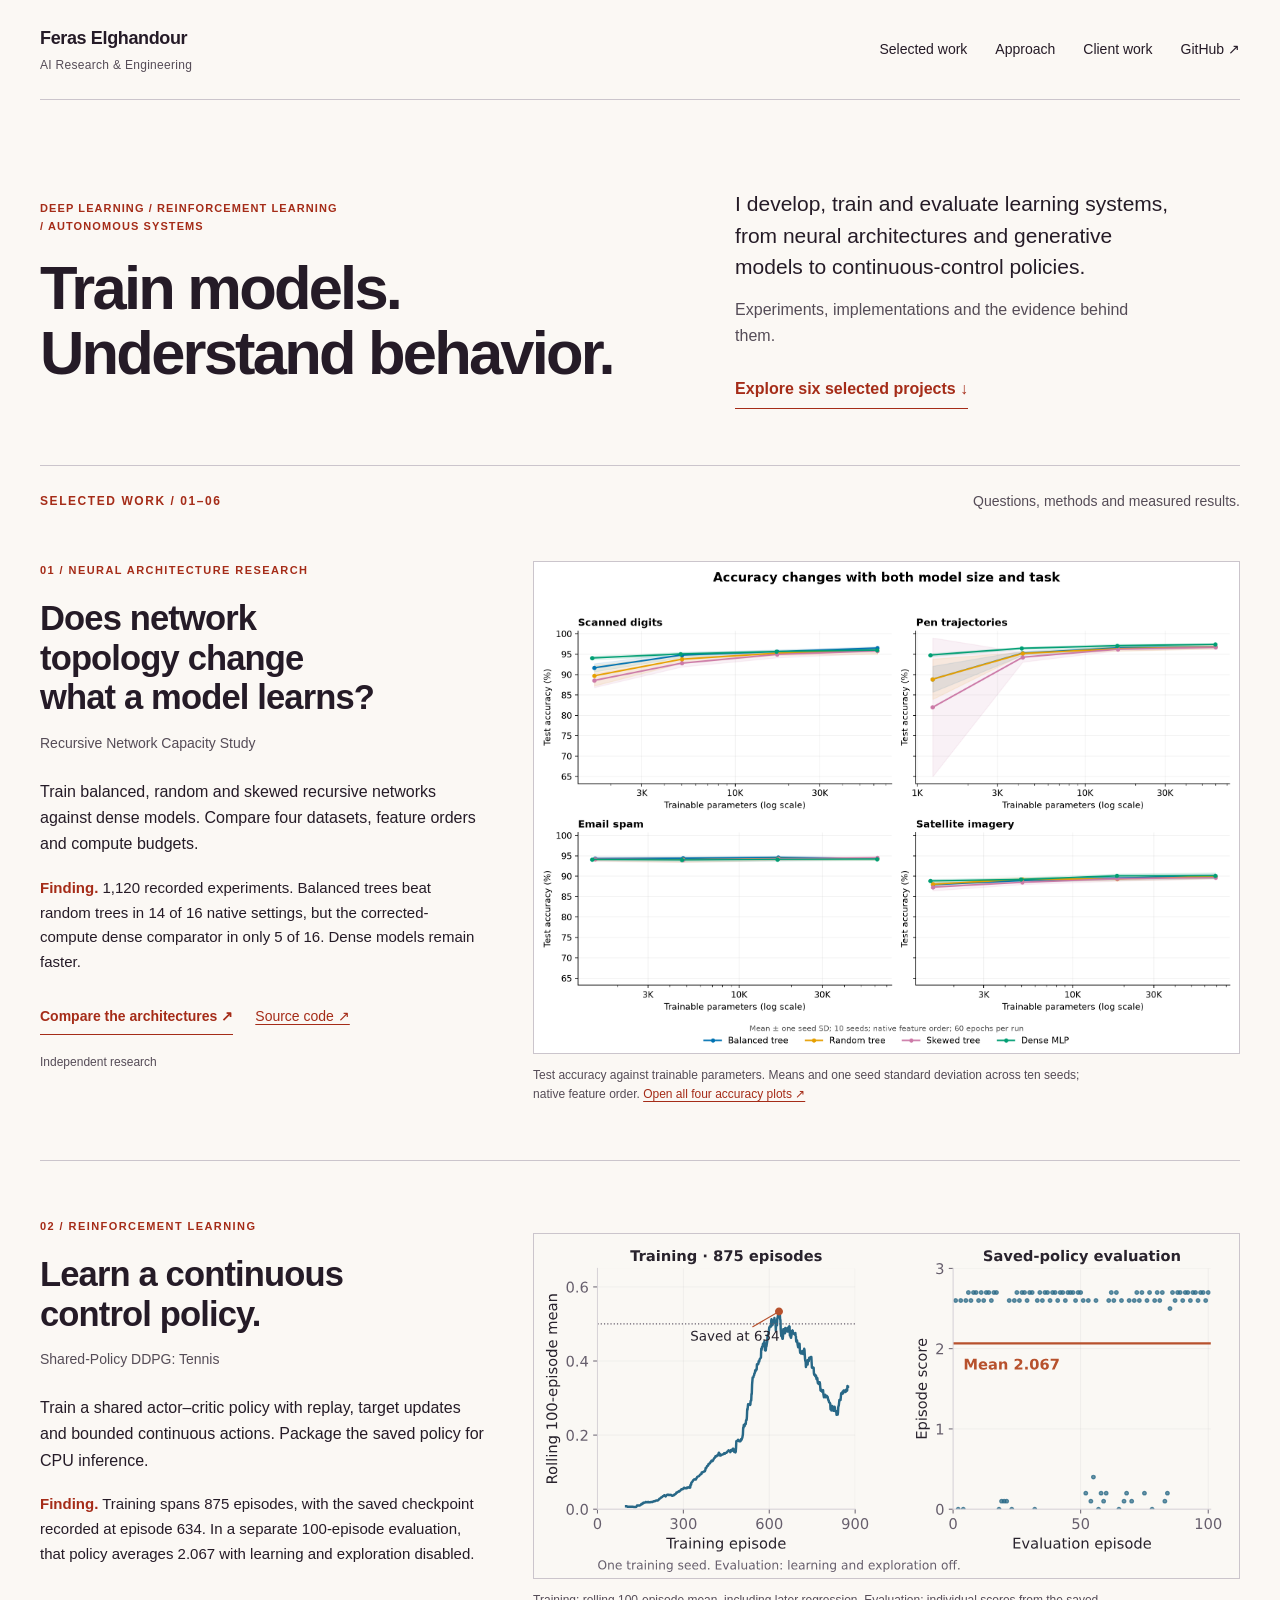
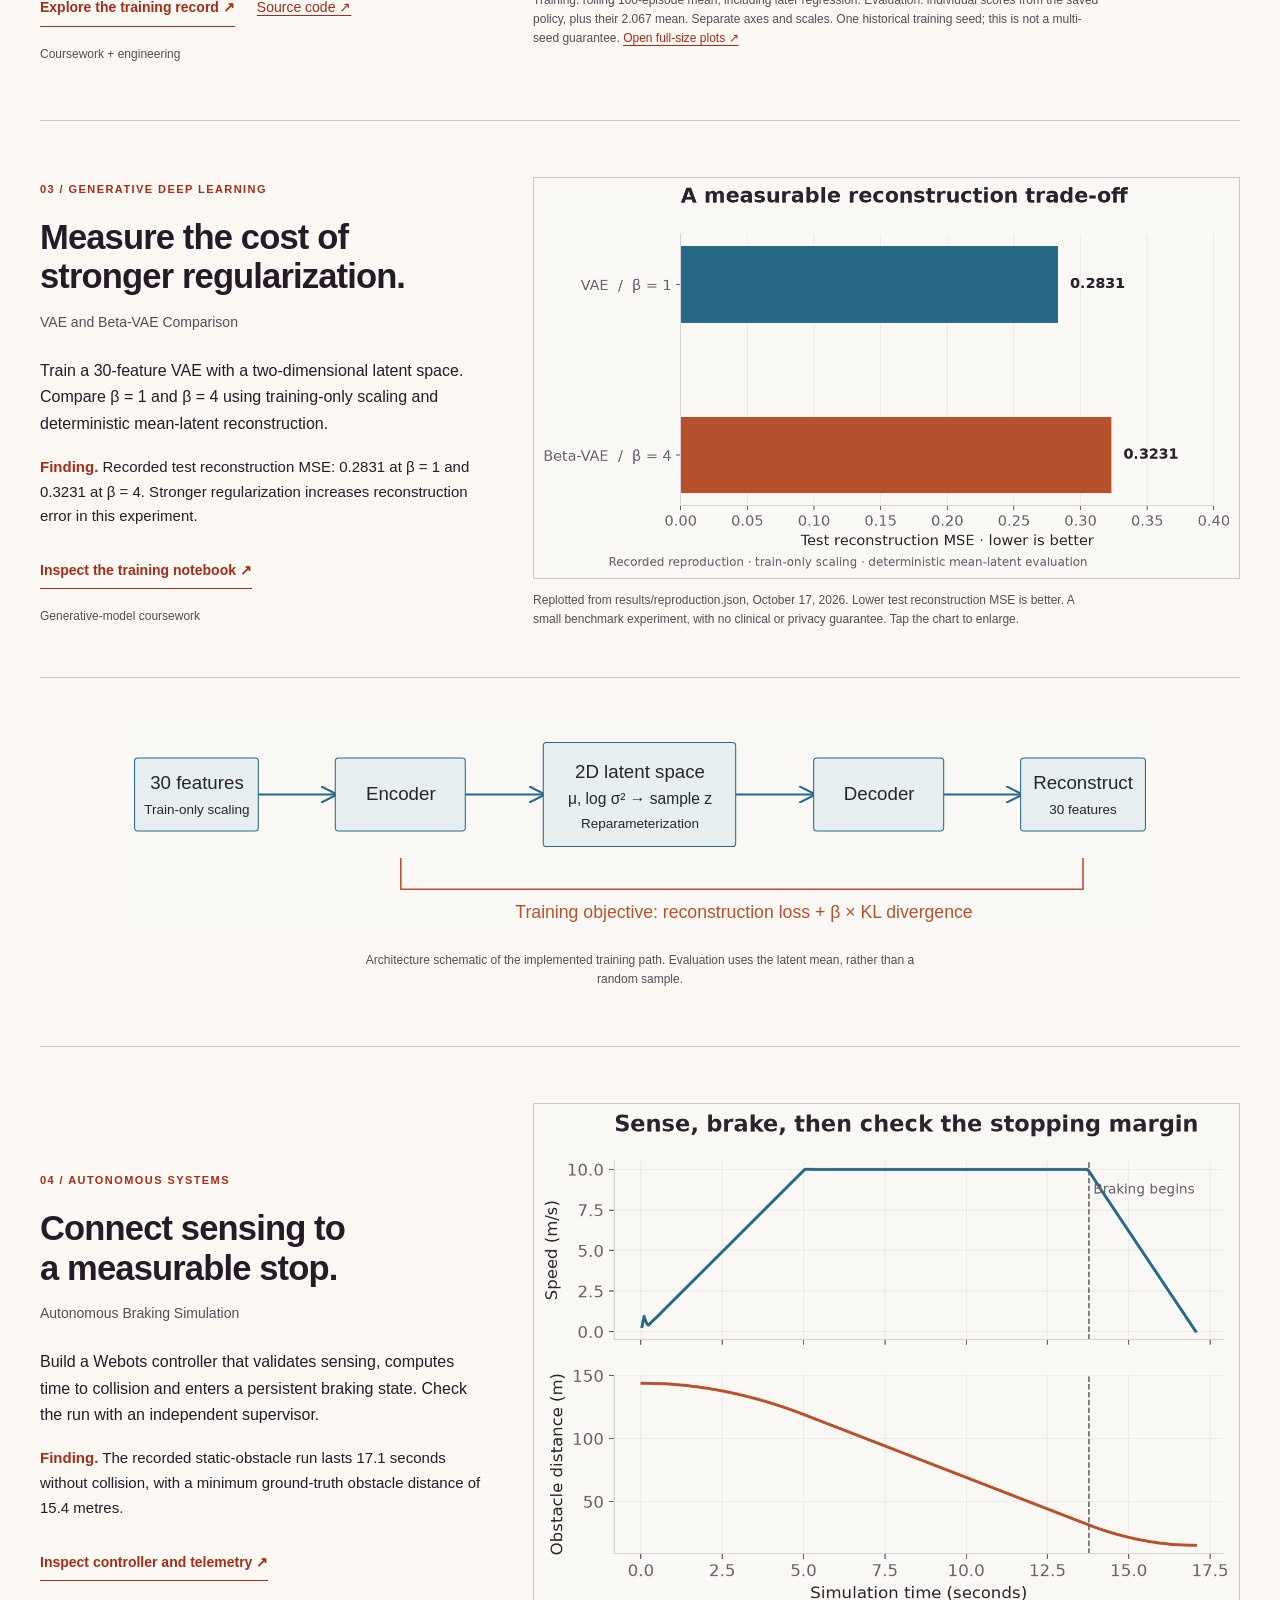
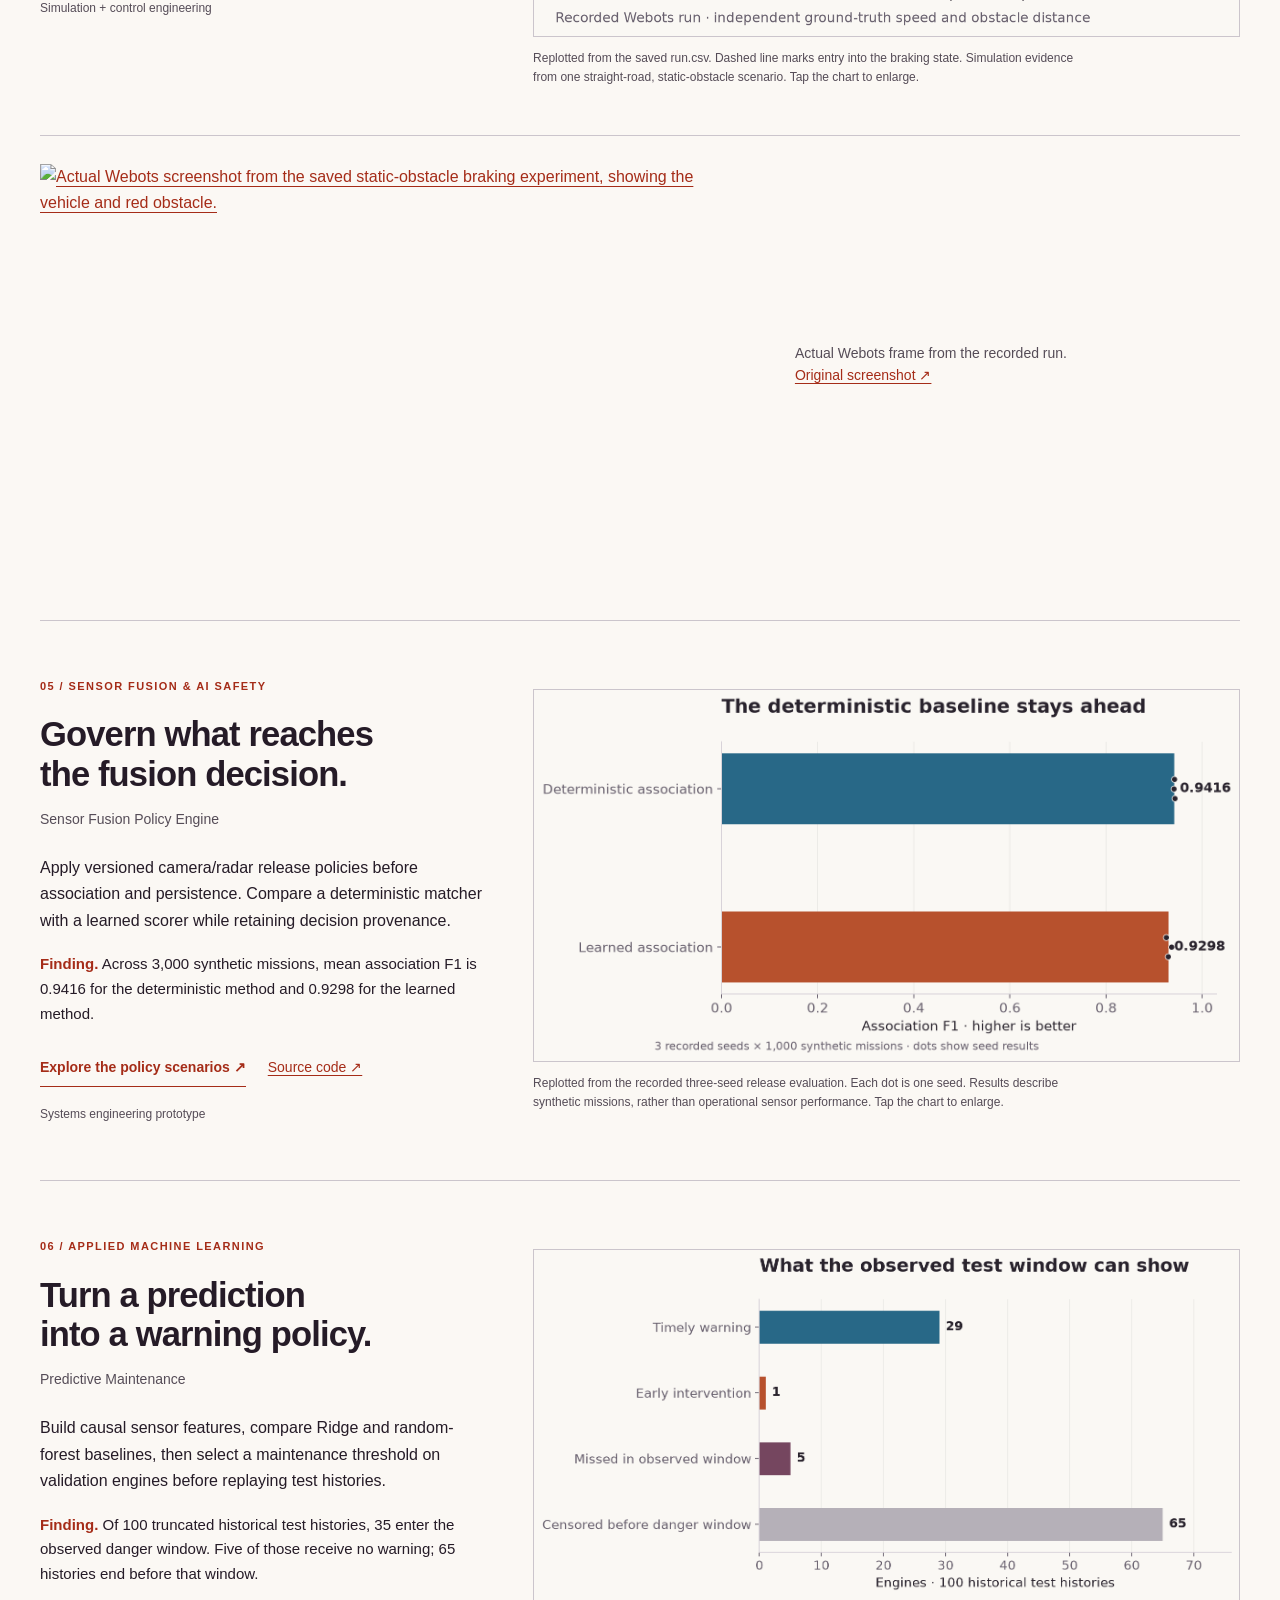
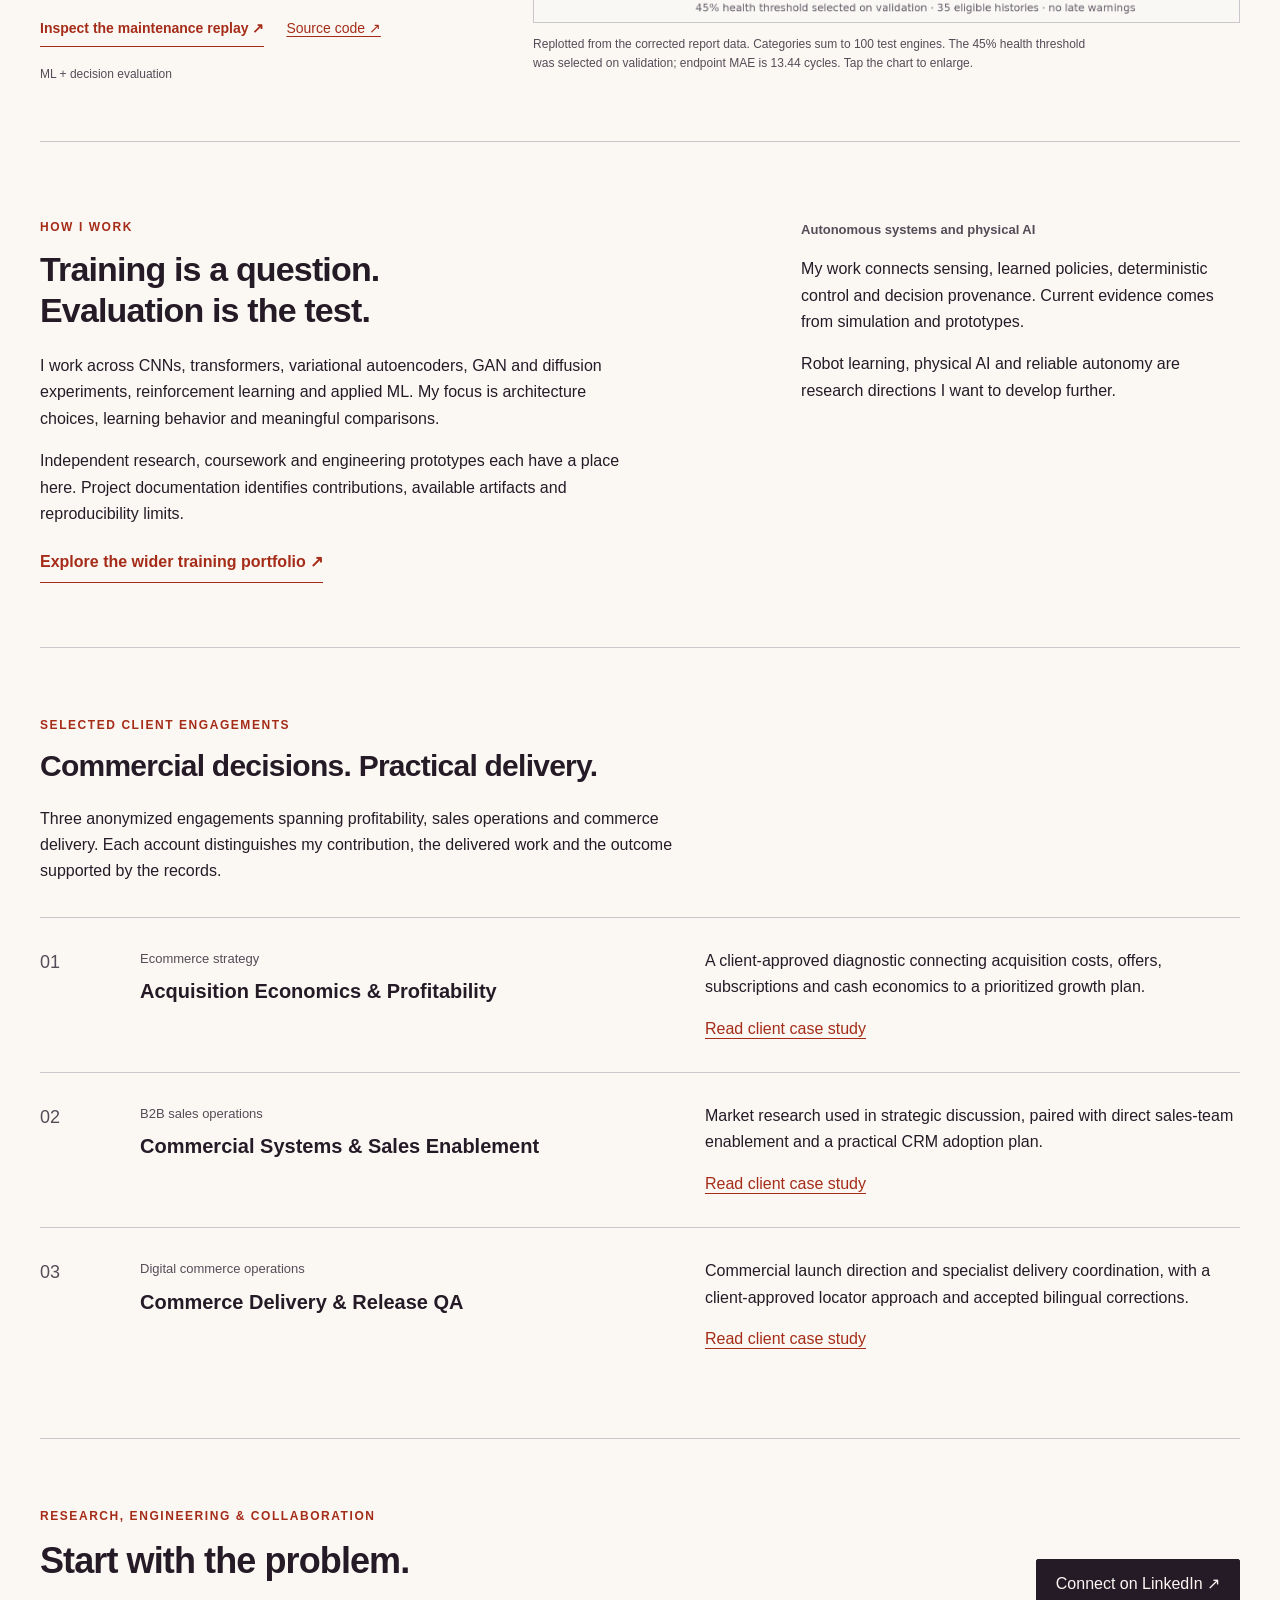
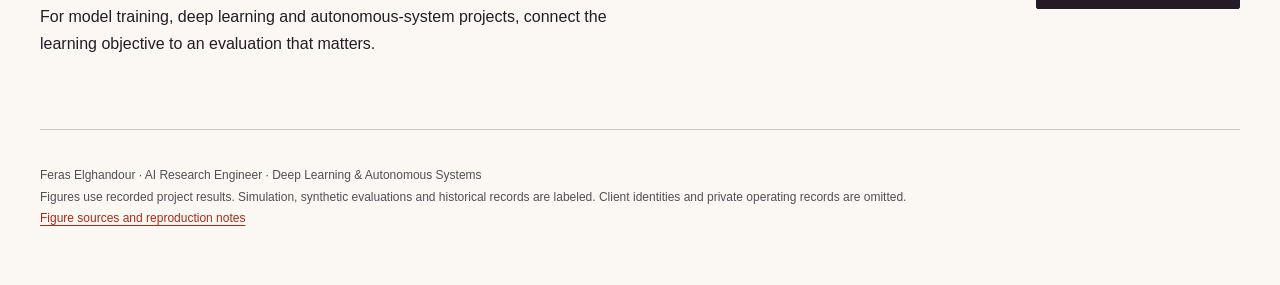
==== index.html @ ff99ccbf "Version mobile figure so browsers receive the spacing correction" ====
<!doctype html><html lang="en"><head><meta charset="utf-8"><meta name="viewport" content="width=device-width,initial-scale=1"><meta name="description" content="AI research engineering by Feras Elghandour: model training, deep learning, generative AI, reinforcement learning and autonomous systems. Explore six evidence-backed projects."><meta name="referrer" content="strict-origin-when-cross-origin"><meta http-equiv="Content-Security-Policy" content="default-src 'none'; script-src 'self'; style-src 'self' 'unsafe-inline'; img-src 'self' data: https://raw.githubusercontent.com/FerasElghandour/; connect-src 'none'; base-uri 'none'; form-action 'none'; object-src 'none'"><meta name="color-scheme" content="light"><title>AI Research Engineer | Deep Learning &amp; Autonomous Systems | Feras Elghandour</title><link rel="stylesheet" href="style.css"><link rel="stylesheet" href="visual.css"><link rel="icon" href="data:,"><link rel="canonical" href="https://feraselghandour.github.io/"><meta property="og:title" content="Feras Elghandour | AI Research Engineer | Deep Learning &amp; Autonomous Systems"><meta property="og:description" content="Model training, neural architecture experiments, generative models and autonomous systems. Inspect code, evaluations and six featured projects."><meta property="og:type" content="website"><meta property="og:url" content="https://feraselghandour.github.io/"><meta property="og:image" content="https://feraselghandour.github.io/assets/portfolio-preview.jpg"></head><body class="portfolio-page"><a class="skip" href="#main">Skip to content</a><header><nav aria-label="Main navigation"><a class="wordmark" href="/">Feras Elghandour<span>AI Research &amp; Engineering</span></a><div class="nav-links"><a href="#work">Selected work</a><a href="#approach">Approach</a><a href="#client-work">Client work</a><a href="https://github.com/FerasElghandour">GitHub ↗</a></div></nav></header><main id="main"><section class="visual-hero"><div><p class="eyebrow">Deep learning / Reinforcement learning / Autonomous systems</p><h1>Train models.<br>Understand behavior.</h1></div><div class="hero-summary"><p>I develop, train and evaluate learning systems, from neural architectures and generative models to continuous-control policies.</p><p class="secondary">Experiments, implementations and the evidence behind them.</p><a class="text-action" href="#work">Explore six selected projects ↓</a></div></section><section id="work" class="visual-work" aria-label="Six selected projects"><div class="work-heading"><p class="eyebrow">Selected work / 01–06</p><p>Questions, methods and measured results.</p></div><article class="project lead-project" id="recursive-network-capacity-study"><div class="project-copy"><p class="eyebrow">01 / Neural architecture research</p><h2>Does network topology change what a model learns?</h2><p class="project-name">Recursive Network Capacity Study</p><p>Train balanced, random and skewed recursive networks against dense models. Compare four datasets, feature orders and compute budgets.</p><p class="finding"><strong>Finding.</strong> 1,120 recorded experiments. Balanced trees beat random trees in 14 of 16 native settings, but the corrected-compute dense comparator in only 5 of 16. Dense models remain faster.</p><div class="project-links"><a class="text-action" href="https://feraselghandour.github.io/recursive-network-capacity-study/">Compare the architectures ↗</a><a href="https://github.com/FerasElghandour/recursive-network-capacity-study">Source code ↗</a></div><p class="project-kind">Independent research</p></div><figure class="project-figure lead-figure"><a href="assets/capacity-results.png" aria-label="Open full-size figure: Recursive Network Capacity Study"><picture><source media="(max-width: 760px)" srcset="assets/capacity-overview-mobile.svg"><img src="assets/capacity-results.png" alt="Capacity comparison: balanced beats random in 14 of 16 native settings and the corrected-compute dense comparator in 5 of 16. The full figure compares four datasets across model sizes." loading="eager" decoding="async"></picture></a><figcaption><span class="wide-chart-note">Test accuracy against trainable parameters. Means and one seed standard deviation across ten seeds; native feature order.</span><span class="narrow-chart-note">Overview: settings won out of 16 native comparisons. Dense uses the corrected-compute comparator.</span> <a href="assets/capacity-results.png">Open all four accuracy plots ↗</a></figcaption></figure></article><article class="project " id="tennis-reinforcement-learning"><div class="project-copy"><p class="eyebrow">02 / Reinforcement learning</p><h2>Learn a continuous control policy.</h2><p class="project-name">Shared-Policy DDPG: Tennis</p><p>Train a shared actor–critic policy with replay, target updates and bounded continuous actions. Package the saved policy for CPU inference.</p><p class="finding"><strong>Finding.</strong> Training spans 875 episodes, with the saved checkpoint recorded at episode 634. In a separate 100-episode evaluation, that policy averages 2.067 with learning and exploration disabled.</p><div class="project-links"><a class="text-action" href="https://feraselghandour.github.io/tennis-reinforcement-learning/">Explore the training record ↗</a><a href="https://github.com/FerasElghandour/tennis-reinforcement-learning">Source code ↗</a></div><p class="project-kind">Coursework + engineering</p></div><figure class="project-figure "><a href="assets/tennis-results.svg" aria-label="Open full-size figure: Shared-Policy DDPG: Tennis"><picture><source media="(max-width: 760px)" srcset="assets/tennis-results-mobile-v2.svg"><img src="assets/tennis-results.svg" alt="Two separate plots: the training rolling mean over 875 episodes, with checkpoint 634 marked, and 100 saved-policy evaluation scores with mean 2.067. The axes use different scales." loading="lazy" decoding="async"></picture></a><figcaption>Training: rolling 100-episode mean, including later regression. Evaluation: individual scores from the saved policy, plus their 2.067 mean. Separate axes and scales. One historical training seed; this is not a multi-seed guarantee. <a href="assets/tennis-results.svg">Open full-size plots ↗</a></figcaption></figure></article><article class="project " id="tabular-vae-comparison"><div class="project-copy"><p class="eyebrow">03 / Generative deep learning</p><h2>Measure the cost of stronger regularization.</h2><p class="project-name">VAE and Beta-VAE Comparison</p><p>Train a 30-feature VAE with a two-dimensional latent space. Compare β = 1 and β = 4 using training-only scaling and deterministic mean-latent reconstruction.</p><p class="finding"><strong>Finding.</strong> Recorded test reconstruction MSE: 0.2831 at β = 1 and 0.3231 at β = 4. Stronger regularization increases reconstruction error in this experiment.</p><div class="project-links"><a class="text-action" href="https://github.com/FerasElghandour/tabular-vae-comparison">Inspect the training notebook ↗</a></div><p class="project-kind">Generative-model coursework</p></div><figure class="project-figure "><a href="assets/vae-comparison.png" aria-label="Open full-size figure: VAE and Beta-VAE Comparison"><picture><source media="(max-width: 760px)" srcset="assets/vae-mobile.svg"><img src="assets/vae-comparison.png" alt="VAE test reconstruction MSE is 0.2831 for beta one and 0.3231 for beta four." loading="lazy" decoding="async"></picture></a><figcaption>Replotted from results/reproduction.json, October 17, 2026. Lower test reconstruction MSE is better. A small benchmark experiment, with no clinical or privacy guarantee. <span class="figure-hint">Tap the chart to enlarge.</span></figcaption></figure><figure class="supplement model-schematic"><a href="assets/vae-training.svg" aria-label="Open full-size VAE training diagram"><img src="assets/vae-training.svg" alt="VAE training path: scaled features to encoder, sampled 2D latent space, decoder and reconstruction, with a beta-weighted KL objective." loading="lazy"></a><figcaption>Architecture schematic of the implemented training path. Evaluation uses the latent mean, rather than a random sample.</figcaption></figure></article><article class="project " id="autonomous-braking-simulation"><div class="project-copy"><p class="eyebrow">04 / Autonomous systems</p><h2>Connect sensing to a measurable stop.</h2><p class="project-name">Autonomous Braking Simulation</p><p>Build a Webots controller that validates sensing, computes time to collision and enters a persistent braking state. Check the run with an independent supervisor.</p><p class="finding"><strong>Finding.</strong> The recorded static-obstacle run lasts 17.1 seconds without collision, with a minimum ground-truth obstacle distance of 15.4 metres.</p><div class="project-links"><a class="text-action" href="https://github.com/FerasElghandour/autonomous-braking-simulation">Inspect controller and telemetry ↗</a></div><p class="project-kind">Simulation + control engineering</p></div><figure class="project-figure "><a href="assets/braking-telemetry.png" aria-label="Open full-size figure: Autonomous Braking Simulation"><picture><source media="(max-width: 760px)" srcset="assets/braking-mobile.svg"><img src="assets/braking-telemetry.png" alt="Ground-truth speed and obstacle distance over the recorded 17-second braking simulation." loading="lazy" decoding="async"></picture></a><figcaption>Replotted from the saved run.csv. Dashed line marks entry into the braking state. Simulation evidence from one straight-road, static-obstacle scenario. <span class="figure-hint">Tap the chart to enlarge.</span></figcaption></figure><figure class="supplement simulation-frame"><a href="https://raw.githubusercontent.com/FerasElghandour/autonomous-braking-simulation/main/results/final_screenshot.png"><img src="https://raw.githubusercontent.com/FerasElghandour/autonomous-braking-simulation/main/results/final_screenshot.png" alt="Actual Webots screenshot from the saved static-obstacle braking experiment, showing the vehicle and red obstacle." loading="lazy" width="946" height="839"></a><figcaption>Actual Webots frame from the recorded run. <a href="https://github.com/FerasElghandour/autonomous-braking-simulation/blob/main/results/final_screenshot.png">Original screenshot ↗</a></figcaption></figure></article><article class="project " id="sensor-fusion-policy-engine"><div class="project-copy"><p class="eyebrow">05 / Sensor fusion &amp; AI safety</p><h2>Govern what reaches the fusion decision.</h2><p class="project-name">Sensor Fusion Policy Engine</p><p>Apply versioned camera/radar release policies before association and persistence. Compare a deterministic matcher with a learned scorer while retaining decision provenance.</p><p class="finding"><strong>Finding.</strong> Across 3,000 synthetic missions, mean association F1 is 0.9416 for the deterministic method and 0.9298 for the learned method.</p><div class="project-links"><a class="text-action" href="https://feraselghandour.github.io/sensor-fusion-policy-engine/">Explore the policy scenarios ↗</a><a href="https://github.com/FerasElghandour/sensor-fusion-policy-engine">Source code ↗</a></div><p class="project-kind">Systems engineering prototype</p></div><figure class="project-figure "><a href="assets/fusion-comparison.png" aria-label="Open full-size figure: Sensor Fusion Policy Engine"><picture><source media="(max-width: 760px)" srcset="assets/fusion-mobile.svg"><img src="assets/fusion-comparison.png" alt="Deterministic sensor association has mean F1 0.9416; learned association has mean F1 0.9298 across three seeds." loading="lazy" decoding="async"></picture></a><figcaption>Replotted from the recorded three-seed release evaluation. Each dot is one seed. Results describe synthetic missions, rather than operational sensor performance. <span class="figure-hint">Tap the chart to enlarge.</span></figcaption></figure></article><article class="project " id="predictive-maintenance"><div class="project-copy"><p class="eyebrow">06 / Applied machine learning</p><h2>Turn a prediction into a warning policy.</h2><p class="project-name">Predictive Maintenance</p><p>Build causal sensor features, compare Ridge and random-forest baselines, then select a maintenance threshold on validation engines before replaying test histories.</p><p class="finding"><strong>Finding.</strong> Of 100 truncated historical test histories, 35 enter the observed danger window. Five of those receive no warning; 65 histories end before that window.</p><div class="project-links"><a class="text-action" href="https://feraselghandour.github.io/predictive-maintenance/">Inspect the maintenance replay ↗</a><a href="https://github.com/FerasElghandour/predictive-maintenance">Source code ↗</a></div><p class="project-kind">ML + decision evaluation</p></div><figure class="project-figure "><a href="assets/maintenance-outcomes.png" aria-label="Open full-size figure: Predictive Maintenance"><picture><source media="(max-width: 760px)" srcset="assets/maintenance-mobile.svg"><img src="assets/maintenance-outcomes.png" alt="Observed test outcomes: 29 timely warnings, one early intervention, five misses and 65 censored engine histories." loading="lazy" decoding="async"></picture></a><figcaption>Replotted from the corrected report data. Categories sum to 100 test engines. The 45% health threshold was selected on validation; endpoint MAE is 13.44 cycles. <span class="figure-hint">Tap the chart to enlarge.</span></figcaption></figure></article></section><section class="section split" id="approach"><div><p class="eyebrow">How I work</p><h2>Training is a question.<br>Evaluation is the test.</h2><p>I work across CNNs, transformers, variational autoencoders, GAN and diffusion experiments, reinforcement learning and applied ML. My focus is architecture choices, learning behavior and meaningful comparisons.</p><p>Independent research, coursework and engineering prototypes each have a place here. Project documentation identifies contributions, available artifacts and reproducibility limits.</p><a class="text-action" href="https://github.com/FerasElghandour#model-development-and-training">Explore the wider training portfolio ↗</a></div><aside><p class="label">Autonomous systems and physical AI</p><p>My work connects sensing, learned policies, deterministic control and decision provenance. Current evidence comes from simulation and prototypes.</p><p>Robot learning, physical AI and reliable autonomy are research directions I want to develop further.</p></aside></section><section class="section" id="client-work"><p class="eyebrow">Selected client engagements</p><h2>Commercial decisions. Practical delivery.</h2><p class="section-lead">Three anonymized engagements spanning profitability, sales operations and commerce delivery. Each account distinguishes my contribution, the delivered work and the outcome supported by the records.</p><article class="row"><div class="number">01</div><div><p class="category">Ecommerce strategy</p><h3><a href="case-studies/profitability-diagnostic/">Acquisition Economics &amp; Profitability</a></h3></div><div class="description"><p>A client-approved diagnostic connecting acquisition costs, offers, subscriptions and cash economics to a prioritized growth plan.</p><a href="case-studies/profitability-diagnostic/">Read client case study</a></div></article><article class="row"><div class="number">02</div><div><p class="category">B2B sales operations</p><h3><a href="case-studies/commercial-enablement/">Commercial Systems &amp; Sales Enablement</a></h3></div><div class="description"><p>Market research used in strategic discussion, paired with direct sales-team enablement and a practical CRM adoption plan.</p><a href="case-studies/commercial-enablement/">Read client case study</a></div></article><article class="row"><div class="number">03</div><div><p class="category">Digital commerce operations</p><h3><a href="case-studies/commerce-delivery/">Commerce Delivery &amp; Release QA</a></h3></div><div class="description"><p>Commercial launch direction and specialist delivery coordination, with a client-approved locator approach and accepted bilingual corrections.</p><a href="case-studies/commerce-delivery/">Read client case study</a></div></article></section><section class="section contact-strip"><div><p class="eyebrow">Research, engineering &amp; collaboration</p><h2>Start with the problem.</h2><p>For model training, deep learning and autonomous-system projects, connect the learning objective to an evaluation that matters.</p></div><a class="button" href="https://www.linkedin.com/in/feras-elghandour/">Connect on LinkedIn ↗</a></section></main><footer>Feras Elghandour · AI Research Engineer · Deep Learning &amp; Autonomous Systems<br>Figures use recorded project results. Simulation, synthetic evaluations and historical records are labeled. Client identities and private operating records are omitted.<br><a href="assets/FIGURE_SOURCES.md">Figure sources and reproduction notes</a></footer></body></html>
---- style.css ----
@charset "UTF-8";
:root{--ink:oklch(24% .025 320);--muted:oklch(43% .02 320);--paper:oklch(98% .006 75);--line:oklch(83% .012 320);--accent:oklch(48% .16 32);--panel:oklch(94% .009 75);--blue:oklch(43% .10 250)}
*{box-sizing:border-box}html{scroll-behavior:smooth}body{margin:0;background:var(--paper);color:var(--ink);font:17px/1.65 "Public Sans",Helvetica,Arial,sans-serif}a{color:var(--accent);text-underline-offset:.22em}a:hover{text-decoration-thickness:2px}a:focus-visible,button:focus-visible,input:focus-visible,select:focus-visible,summary:focus-visible{outline:3px solid var(--blue);outline-offset:5px}header,main,footer{width:min(1160px,calc(100% - 64px));margin:auto}nav{display:flex;justify-content:space-between;gap:20px;flex-wrap:wrap;padding:27px 0;border-bottom:1px solid var(--line);font-size:14px}nav a{color:var(--ink)}.eyebrow{font-size:12px;font-weight:700;letter-spacing:.13em;text-transform:uppercase;color:var(--accent)}h1{font-size:clamp(38px,6.5vw,80px);line-height:1.08;letter-spacing:-.045em;max-width:16ch;margin:24px 0 30px}h2{font-size:clamp(25px,3vw,36px);line-height:1.2;letter-spacing:-.025em;margin:0 0 22px}h3{font-size:22px;line-height:1.25;margin:0 0 12px}.intro{max-width:68ch;font-size:20px}.hero{padding:65px 0 52px}.hero p{max-width:68ch}.links{display:flex;gap:24px;flex-wrap:wrap;margin-top:28px;font-weight:600}.section{padding:48px 0;border-top:1px solid var(--line)}.row{display:grid;grid-template-columns:70px 1fr 1fr;gap:30px;padding:30px 0;border-top:1px solid var(--line)}.row .number{font-size:18px;color:var(--muted)}.row p{margin:0 0 15px}.row h3 a{color:var(--ink);text-decoration:none}.row h3 a:hover{text-decoration:underline}.row .category{font-size:13px;color:var(--muted);margin:0 0 10px}.split{display:grid;grid-template-columns:1.6fr 1fr;gap:50px}.split p{max-width:68ch}.note{background:var(--panel);padding:22px 26px;font-size:15px;max-width:75ch}.label{font-size:13px;font-weight:600;color:var(--muted)}label{display:block;font-weight:600;margin-bottom:7px}select,input,button{font:inherit}select,input[type=number]{max-width:100%;padding:10px 12px;background:var(--paper);color:var(--ink);border:1px solid var(--muted);border-radius:2px}input[type=range]{width:100%;accent-color:var(--accent)}button,.button{background:var(--ink);color:var(--paper);padding:11px 19px;border:1px solid var(--ink);cursor:pointer;text-decoration:none;display:inline-block;border-radius:2px}button:hover,.button:hover{background:var(--accent)}.controls{display:flex;align-items:end;flex-wrap:wrap;gap:24px;margin:24px 0 30px}.field{flex:1;min-width:190px;max-width:300px}.table-wrap{max-width:100%;overflow:auto;margin:26px 0}table{border-collapse:collapse;width:100%;font-size:15px;font-variant-numeric:tabular-nums}caption{text-align:left;font-size:13px;margin:0 0 12px;color:var(--muted)}th,td{text-align:left;padding:13px 16px 13px 0;border-bottom:1px solid var(--line);vertical-align:top}th{font-weight:600}.barrow{display:grid;grid-template-columns:150px 1fr 85px;align-items:center;gap:18px;margin:19px 0;font-size:15px}.bar{background:var(--blue);height:13px;min-width:2px}.track{background:var(--panel);height:13px}.result{font-size:26px;font-weight:700;font-variant-numeric:tabular-nums}.result small{display:block;font-size:14px;color:var(--muted);font-weight:400}.status{font-weight:700;color:var(--blue)}.diagram{display:flex;align-items:center;gap:13px;flex-wrap:wrap;padding:22px 0}.diagram span{border:1px solid var(--line);padding:9px 14px;font-size:14px}pre{white-space:pre-wrap;overflow-wrap:anywhere;background:var(--panel);padding:22px;font-size:13px}summary{cursor:pointer;font-weight:600}footer{padding:35px 0 55px;border-top:1px solid var(--line);font-size:14px;color:var(--muted)}.skip{position:absolute;top:-100px;left:20px;background:var(--ink);color:var(--paper);padding:12px;z-index:9}.skip:focus{top:10px}img{max-width:100%;height:auto}svg{max-width:100%;height:auto}.sr-only{position:absolute;width:1px;height:1px;padding:0;overflow:hidden;clip:rect(0,0,0,0)}.small{font-size:14px;color:var(--muted)}@media(max-width:760px){header,main,footer{width:calc(100% - 36px)}.hero{padding:40px 0}.row{grid-template-columns:35px 1fr;gap:15px}.row .description{grid-column:2}.split{grid-template-columns:1fr;gap:24px}.barrow{grid-template-columns:115px 1fr 70px;gap:9px;font-size:13px}.section{padding:32px 0}.intro{font-size:18px}th,td{padding-right:12px}.links{gap:16px}}@media(prefers-reduced-motion:reduce){html{scroll-behavior:auto}}@media print{body{background:var(--paper);font-size:11pt}nav,.controls,button,.skip{display:none}.hero{padding:10px 0}h1{font-size:32pt}.section{break-inside:avoid}header,main,footer{width:100%}a{color:var(--ink)}.row{break-inside:avoid}}

/* Client engagement reports */
.section-lead{max-width:76ch;margin:0 0 32px}
.case-hero{padding-bottom:38px}.case-hero h1{font-size:clamp(38px,5.4vw,68px);max-width:22ch}.case-byline{font-size:14px;color:var(--muted)}
.case-outcome{padding:30px 34px;background:var(--panel);margin:0 0 32px}.case-outcome h2{max-width:37ch;font-size:clamp(24px,3vw,34px);margin-bottom:16px}.case-outcome p:last-child{max-width:85ch;margin-bottom:0}
.case-facts{display:grid;grid-template-columns:1.2fr 1fr 1fr;gap:32px;padding:0 0 28px;margin:0}.case-facts dt{font-size:12px;text-transform:uppercase;letter-spacing:.1em;font-weight:700;color:var(--muted);margin-bottom:9px}.case-facts dd{margin:0;font-size:15px}
.case-context aside{padding-top:32px}.case-context h3{font-size:19px}.case-context p{margin-bottom:0}
.case-workflow{margin:30px 0 42px}.case-workflow figcaption{font-size:13px;color:var(--muted);margin-bottom:18px}.case-workflow ol{list-style:none;padding:0;display:grid;grid-template-columns:repeat(4,1fr);gap:26px;margin:0}.case-workflow li{padding-top:18px;border-top:2px solid var(--ink)}.step-number{font-size:13px;color:var(--accent);font-weight:700;display:block;margin-bottom:18px}.case-workflow h3{font-size:18px}.case-workflow p{font-size:15px;margin:0}
.case-detail{display:grid;grid-template-columns:1fr 1.8fr;gap:40px;padding:26px 0;border-top:1px solid var(--line)}.case-detail h3{font-size:21px;max-width:25ch}.case-detail p{margin:0;max-width:72ch}
.case-results{list-style:none;padding:0;margin:28px 0}.case-results li{display:grid;grid-template-columns:1fr 1.8fr;gap:40px;border-top:1px solid var(--line);padding:22px 0}.case-results h3{font-size:20px;margin:0}.case-results p{margin:0;max-width:72ch}
.case-evidence{padding:20px 0;border-top:1px solid var(--line);border-bottom:1px solid var(--line);font-size:15px}.case-evidence p{max-width:86ch}.case-related{padding-left:20px}.case-related li{margin-bottom:14px}
@media(max-width:900px){.case-facts{grid-template-columns:1fr 1fr}.case-workflow ol{grid-template-columns:1fr 1fr}.case-facts div:last-child{grid-column:1/-1}}
@media(max-width:760px){.case-outcome{padding:23px}.case-hero h1{font-size:clamp(36px,8vw,55px)}.case-facts{grid-template-columns:1fr;gap:20px}.case-facts div:last-child{grid-column:auto}.case-detail,.case-results li{grid-template-columns:1fr;gap:12px}.case-context aside{padding-top:0}.case-detail h3{max-width:none}.case-workflow ol{grid-template-columns:1fr;gap:20px}.case-workflow li{display:grid;grid-template-columns:30px 1fr;gap:16px}.step-number{margin:0}}
@media print{.case-evidence{display:block}.case-outcome{background:transparent;border:1px solid var(--line)}.case-workflow li,.case-detail,.case-results li{break-inside:avoid}}


/* Homepage identity: keep the two specialties together on wide screens. */
.portfolio-hero h1{max-width:24ch}
---- visual.css ----
/* Visual research portfolio. Existing client report styles remain in style.css. */
.portfolio-page{font-size:1rem;line-height:1.65}
.portfolio-page header,.portfolio-page main,.portfolio-page footer{width:min(1248px,calc(100% - 80px))}
.portfolio-page nav{align-items:center;padding:24px 0;gap:24px}
.wordmark{font-size:18px;font-weight:700;text-decoration:none;letter-spacing:-.02em}
.wordmark span{display:block;font-size:12px;font-weight:400;letter-spacing:.025em;color:var(--muted);margin-top:2px}
.nav-links{display:flex;align-items:center;gap:28px;flex-wrap:wrap;font-size:14px}
.nav-links a{text-decoration:none;padding:10px 0}
.nav-links a:hover{text-decoration:underline}
.visual-hero{display:grid;grid-template-columns:1.25fr 1fr;gap:64px;padding:64px 0 56px;align-items:center}
.visual-hero .eyebrow{max-width:50ch;font-size:11px;letter-spacing:.10em}
.visual-hero h1{font-size:clamp(40px,4.8vw,66px);line-height:1.06;max-width:18ch;margin:20px 0 0;letter-spacing:-.045em;text-wrap:balance}
.hero-summary{padding-top:24px;max-width:49ch}
.hero-summary>p:first-child{font-size:21px;line-height:1.5;margin:0 0 14px}
.hero-summary .secondary{color:var(--muted);margin:0 0 20px}
.text-action{font-weight:650;text-decoration:none;border-bottom:1px solid currentColor;padding:6px 0;display:inline-block}
.work-heading{border-top:1px solid var(--line);display:flex;align-items:center;justify-content:space-between;gap:24px;padding:24px 0}
.work-heading p{margin:0}.work-heading>p:last-child{color:var(--muted);font-size:14px}
.project{display:grid;grid-template-columns:minmax(0,.85fr) minmax(0,1.35fr);gap:48px;padding:56px 0;border-top:1px solid var(--line);align-items:center;scroll-margin-top:24px}
.lead-project{padding-top:24px;border-top:0;align-items:start}
.project-copy{max-width:50ch}.project-copy h2{font-size:clamp(27px,2.7vw,38px);line-height:1.14;text-wrap:balance;margin-bottom:14px;max-width:22ch}
.project-copy .eyebrow{font-size:11px;margin:0 0 20px}
.project-name{font-size:14px;color:var(--muted);margin:0 0 24px}
.project-copy>p:not(.eyebrow):not(.project-name):not(.project-kind){margin-bottom:18px}
.finding{font-size:15px;line-height:1.65}.finding strong{color:var(--accent)}
.project-links{display:flex;align-items:baseline;gap:22px;flex-wrap:wrap;font-size:14px;margin-top:24px}
.project-kind{font-size:12px;color:var(--muted);margin:18px 0 0}
.project-figure{margin:0;min-width:0}.project-figure>a{display:block;background:var(--paper)}
.project-figure img{width:100%;height:auto;display:block;border:1px solid var(--line)}
.project-figure figcaption,.supplement figcaption{font-size:12px;line-height:1.6;color:var(--muted);max-width:85ch;margin:12px 0 0}
.project-figure a:hover img{border-color:var(--accent)}
.supplement{grid-column:1/-1;margin:0;border-top:1px solid var(--line);padding-top:28px}
.supplement>img{display:block;width:100%;max-width:1040px;margin:auto}
.supplement figcaption{margin:16px auto 0;text-align:center}
.simulation-frame{display:grid;grid-template-columns:1.35fr .85fr;gap:48px;align-items:center}
.simulation-frame img{display:block;max-height:400px;object-fit:contain;width:100%;height:auto}
.simulation-frame figcaption{margin:0;text-align:left;max-width:40ch;font-size:14px}
.portfolio-page #approach{padding:64px 0;grid-template-columns:1.35fr .85fr;gap:64px}
.portfolio-page #approach h2{font-size:34px}
.portfolio-page #client-work{padding:56px 0}
.portfolio-page #client-work h2{font-size:30px}
.portfolio-page #client-work .row h3{font-size:20px}
.contact-strip{display:flex;justify-content:space-between;gap:40px;align-items:center;padding:56px 0}
.contact-strip p{max-width:64ch}.contact-strip .button{white-space:nowrap}
.portfolio-page footer{font-size:12px;line-height:1.8}
@media(max-width:1000px){.visual-hero{gap:36px}.project{gap:32px;grid-template-columns:1fr 1.2fr}.nav-links{gap:20px}.project-copy h2{font-size:29px}}
@media(max-width:760px){.portfolio-page header,.portfolio-page main,.portfolio-page footer{width:calc(100% - 36px)}.portfolio-page nav{gap:12px}.nav-links{gap:20px;font-size:13px}.visual-hero{grid-template-columns:1fr;gap:20px;padding:36px 0}.visual-hero h1{font-size:44px}.hero-summary{padding-top:0}.hero-summary>p:first-child{font-size:18px}.work-heading{align-items:start;gap:12px;flex-direction:column}.project{grid-template-columns:1fr;gap:24px;padding:36px 0}.lead-project{padding-top:16px}.project-copy{max-width:none}.project-copy h2{font-size:32px;max-width:23ch}.project-name{margin-bottom:16px}.project-figure figcaption{font-size:12px}.project-links{margin-top:16px}.simulation-frame{grid-template-columns:1fr;gap:16px}.simulation-frame img{max-height:none}.simulation-frame figcaption{max-width:none}.portfolio-page #approach{grid-template-columns:1fr;gap:28px;padding:40px 0}.contact-strip{flex-direction:column;align-items:start;padding:40px 0}.supplement{padding-top:18px;overflow:hidden}.supplement figcaption{text-align:left}.portfolio-page #client-work{padding:40px 0}}
@media print{.visual-hero{padding:20px 0}.project{break-inside:avoid}.project-figure img{max-height:350px;object-fit:contain}}

.model-schematic>a{display:block;max-width:1040px;margin:auto}.model-schematic img{width:100%;display:block}
.project-figure picture{display:block}
.narrow-chart-note{display:none}
.figure-hint{white-space:nowrap}
@media(max-width:760px){.wide-chart-note{display:none}.narrow-chart-note{display:inline}.project-figure figcaption{font-size:14px;line-height:1.6}.project-figure>a{min-height:44px}.project-links a,.nav-links a{min-height:44px;box-sizing:border-box}.project-figure figcaption a{display:inline-block;padding:6px 0}.project-figure img{border:0}}
@media(max-width:760px){.visual-hero h1{font-size:38px}.model-schematic{overflow-x:auto}.model-schematic>a{min-width:680px}.model-schematic figcaption{text-align:left;max-width:38ch}}
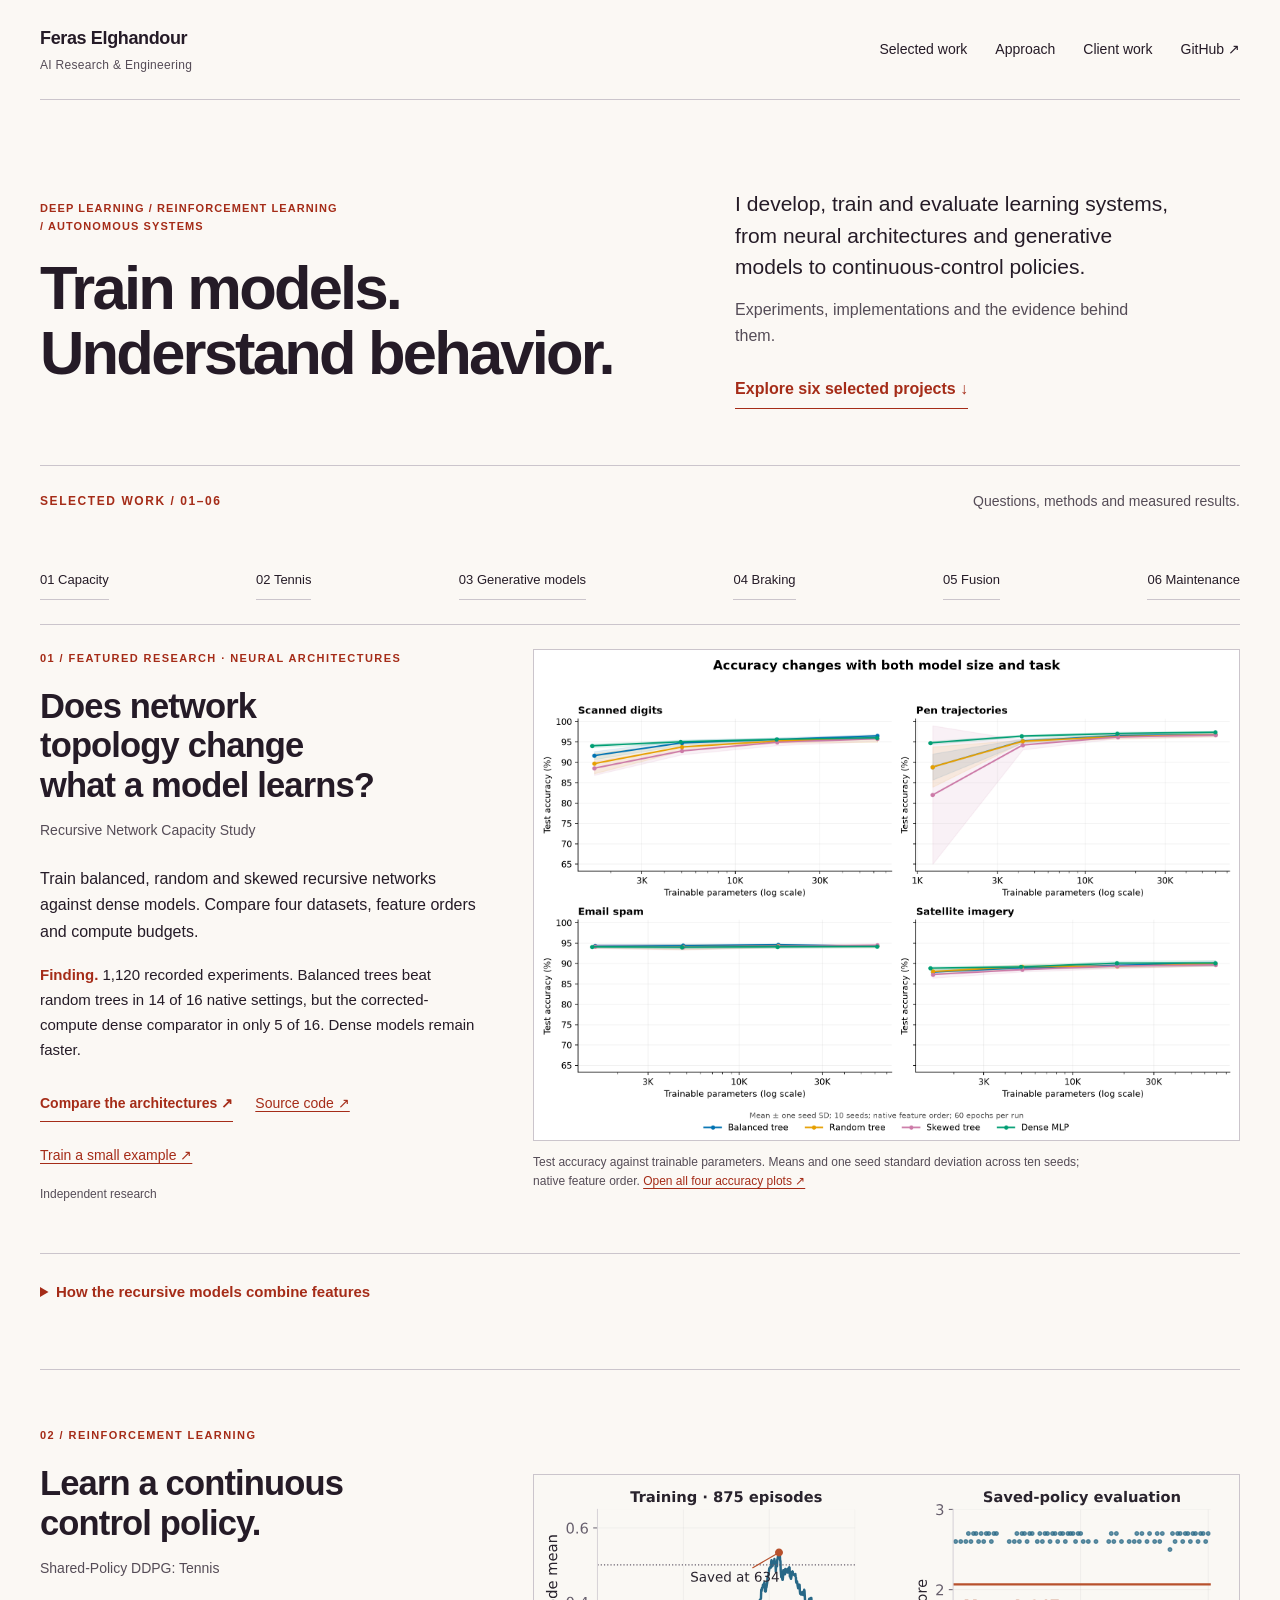
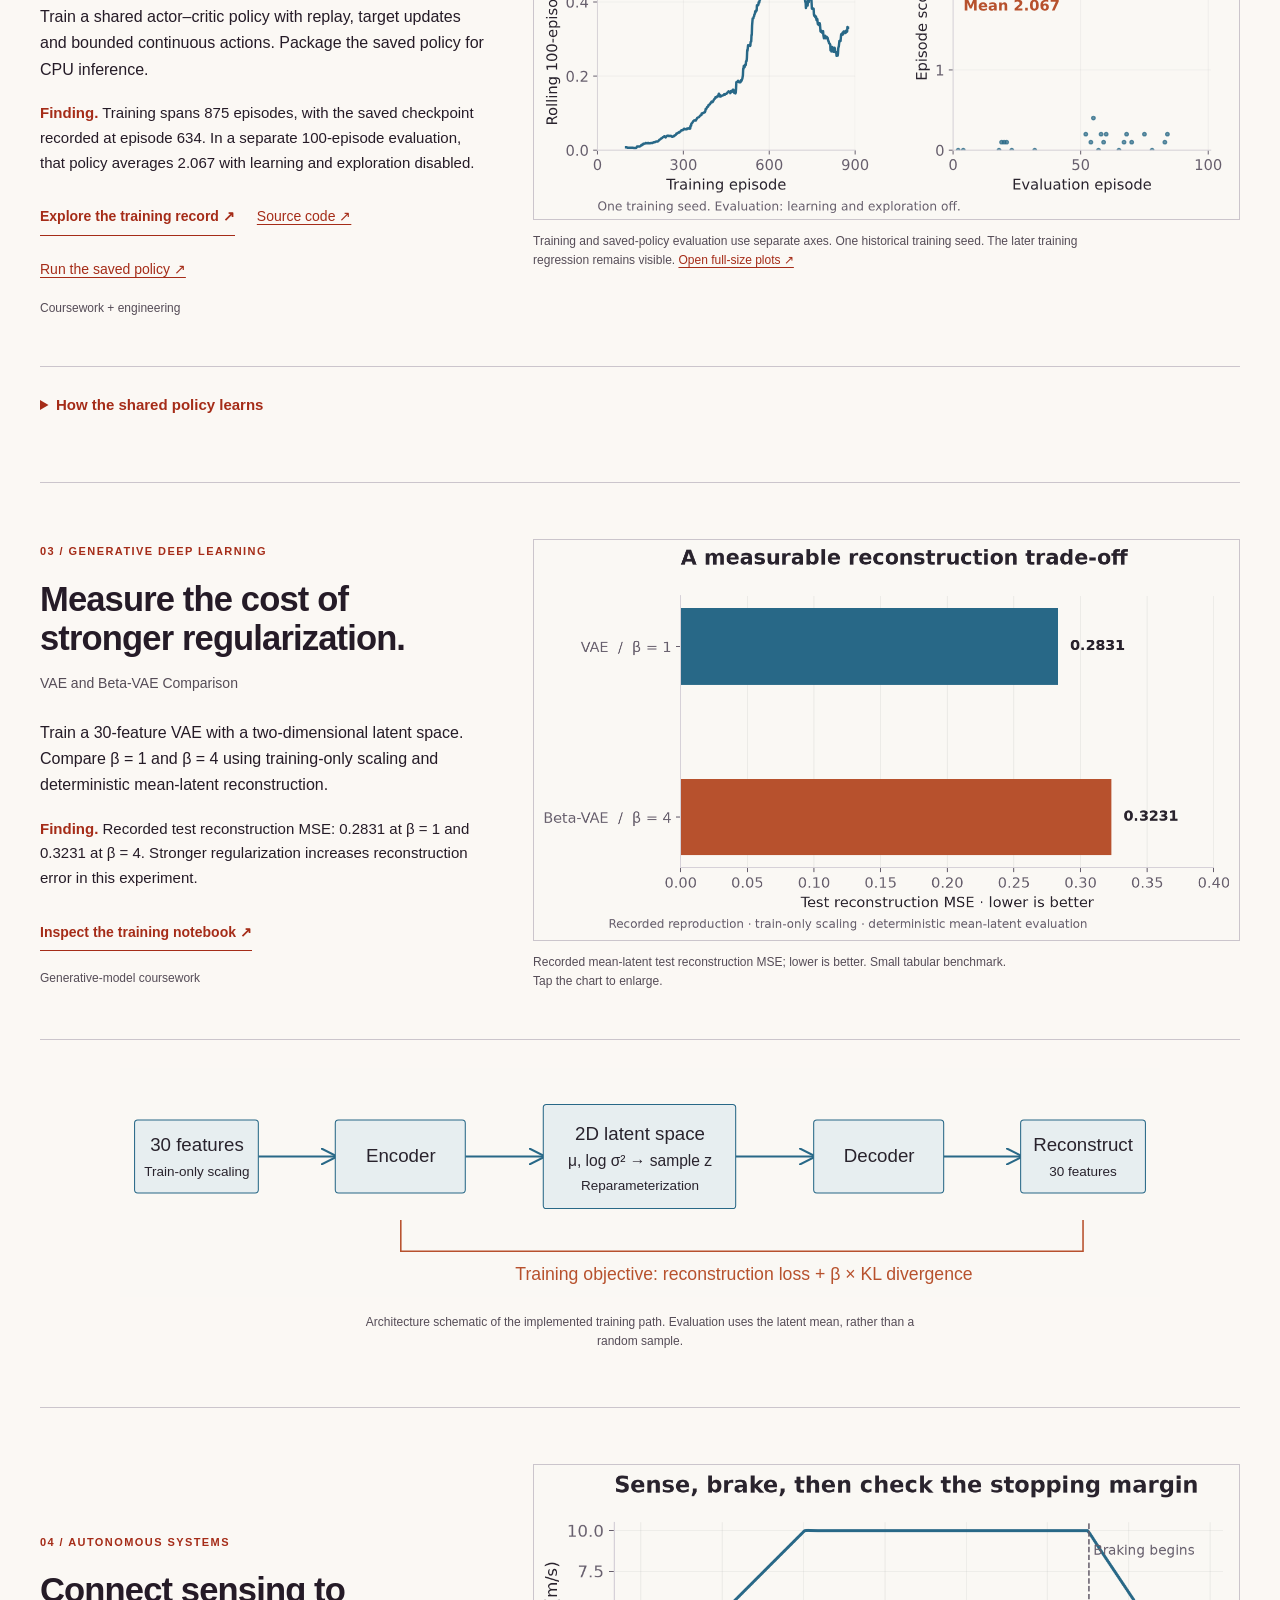
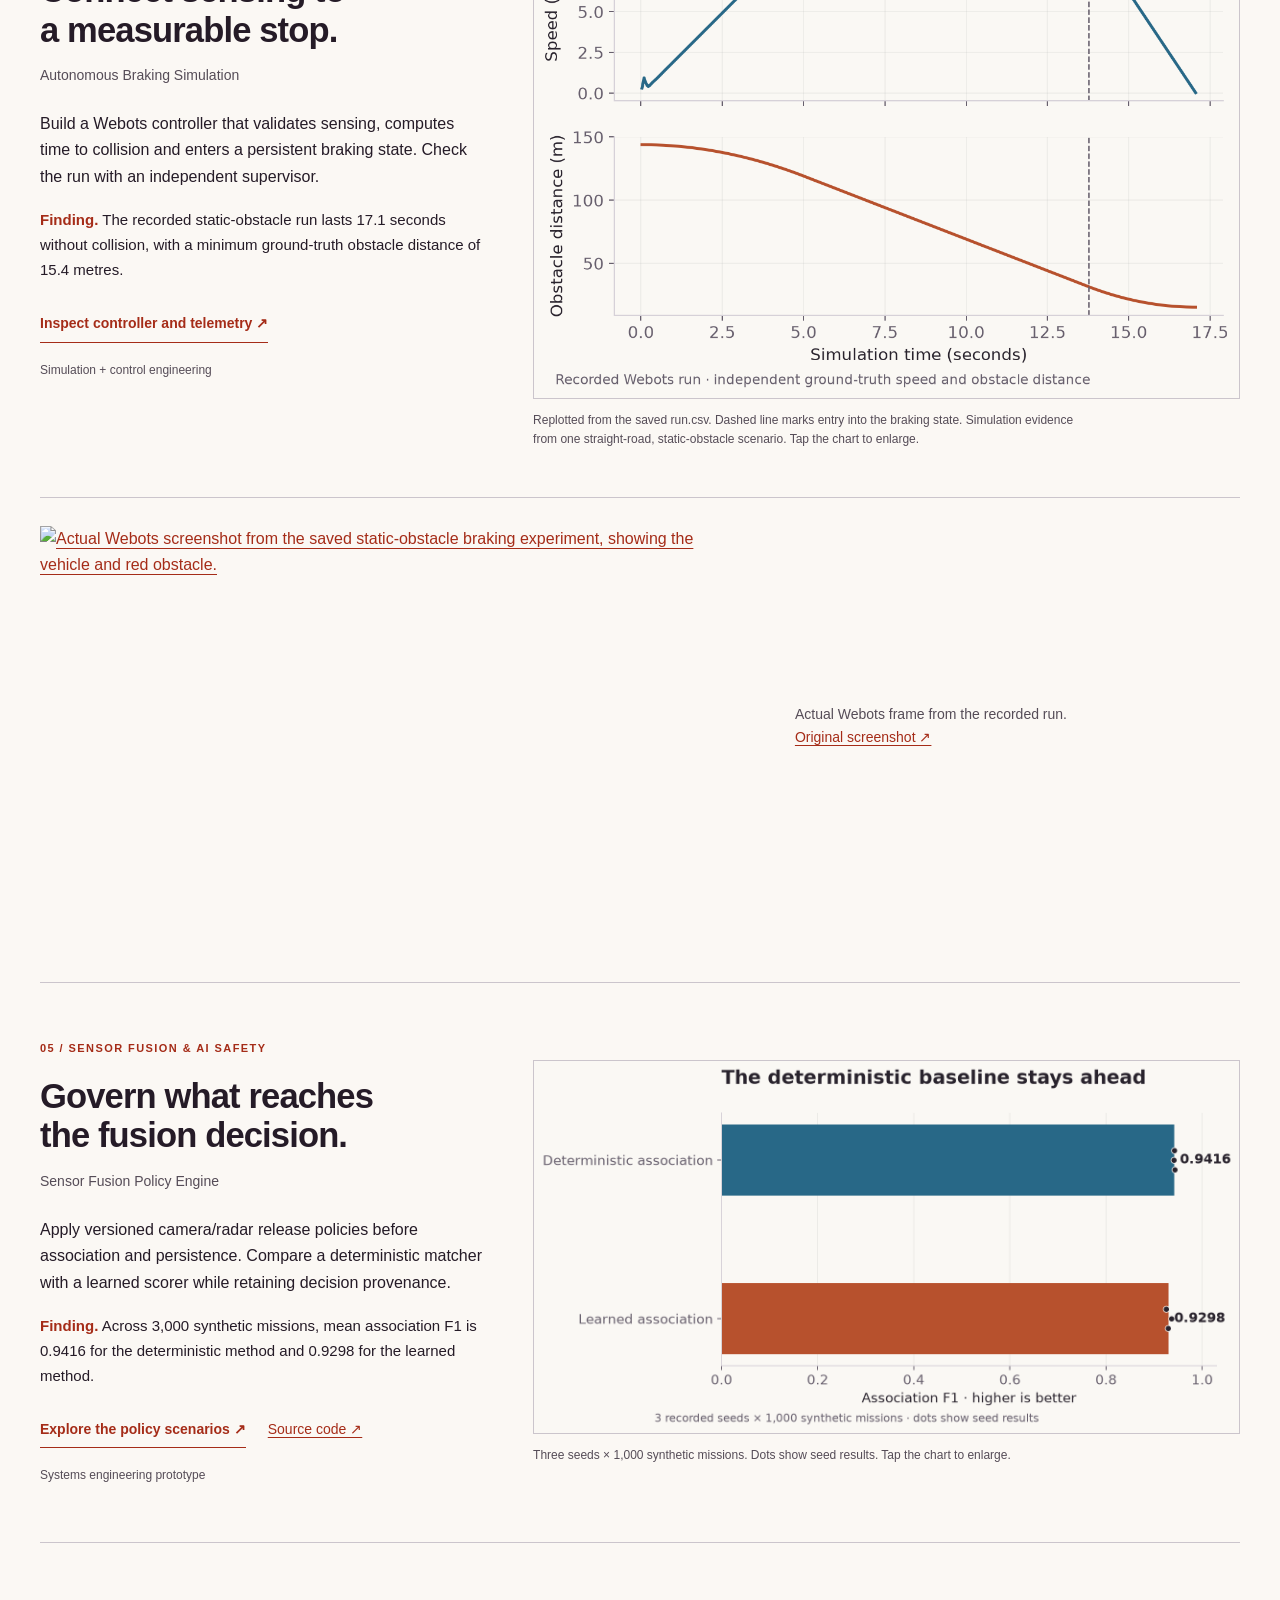
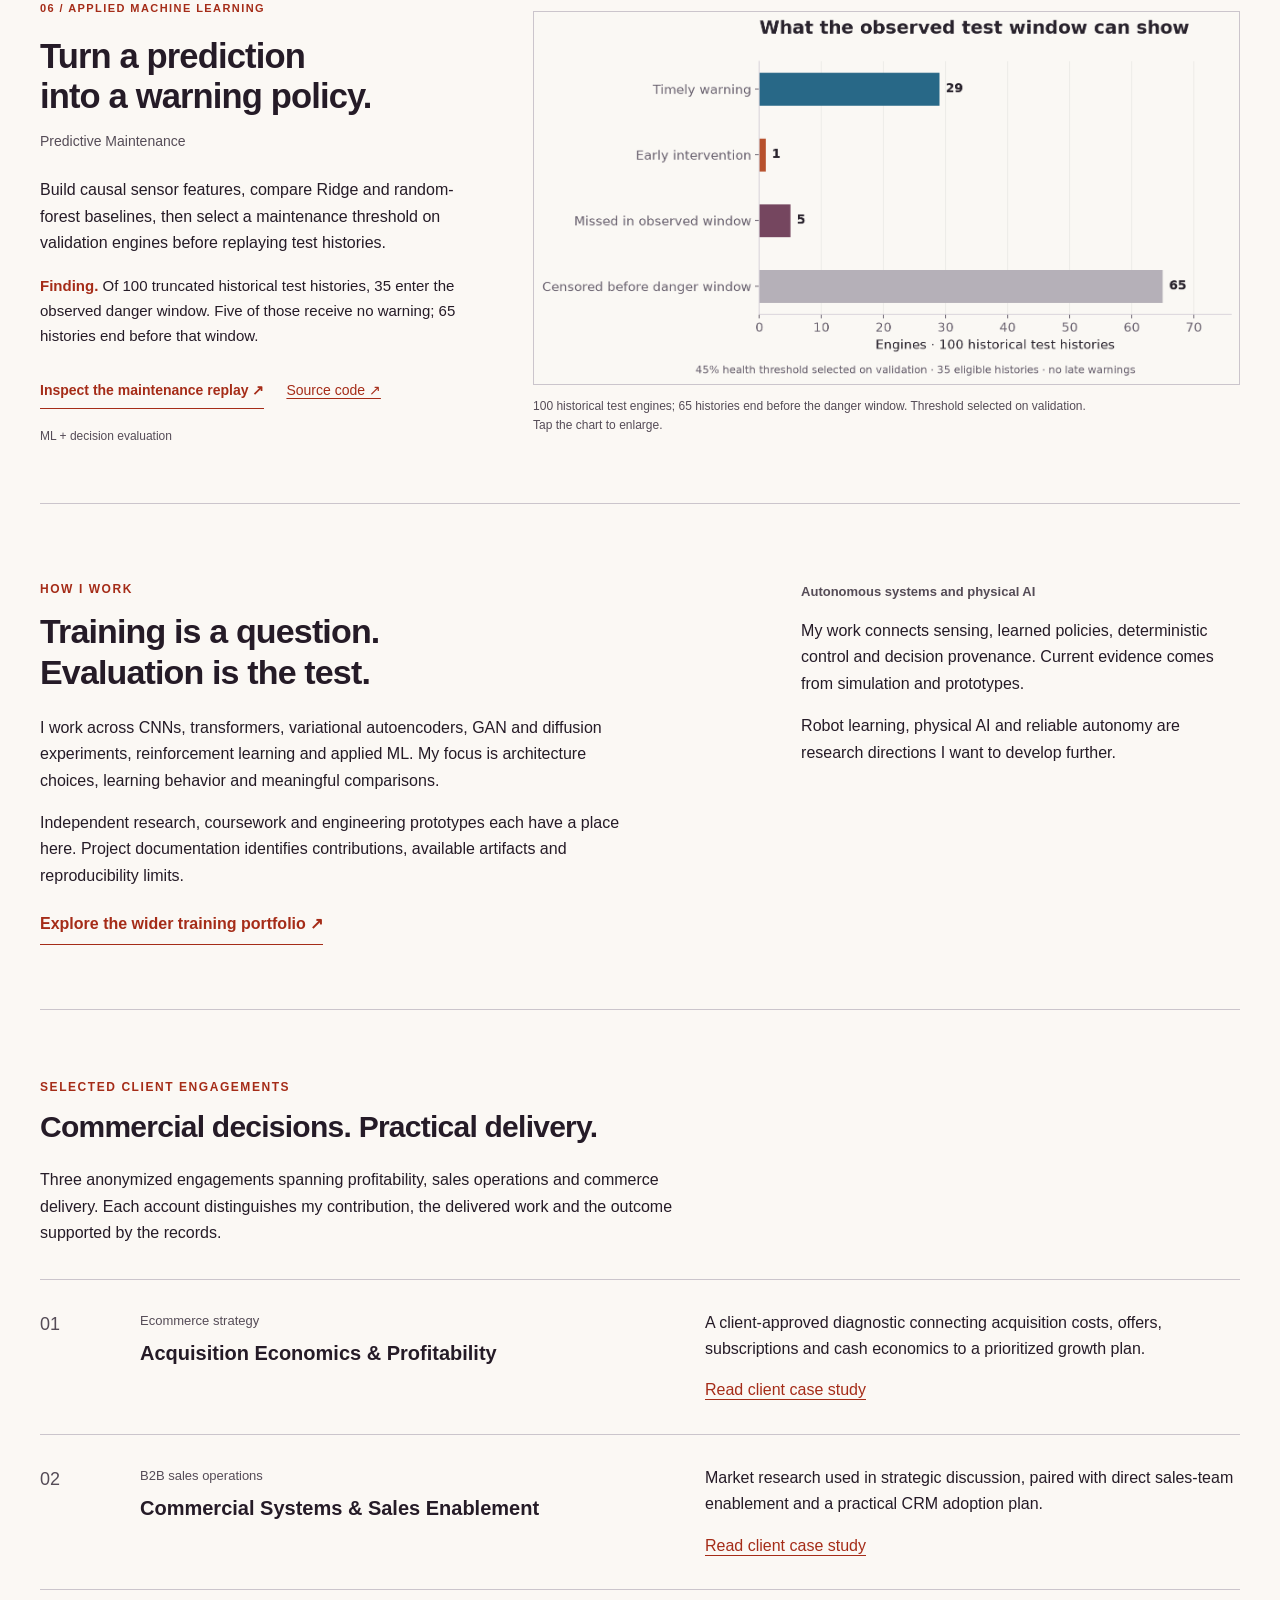
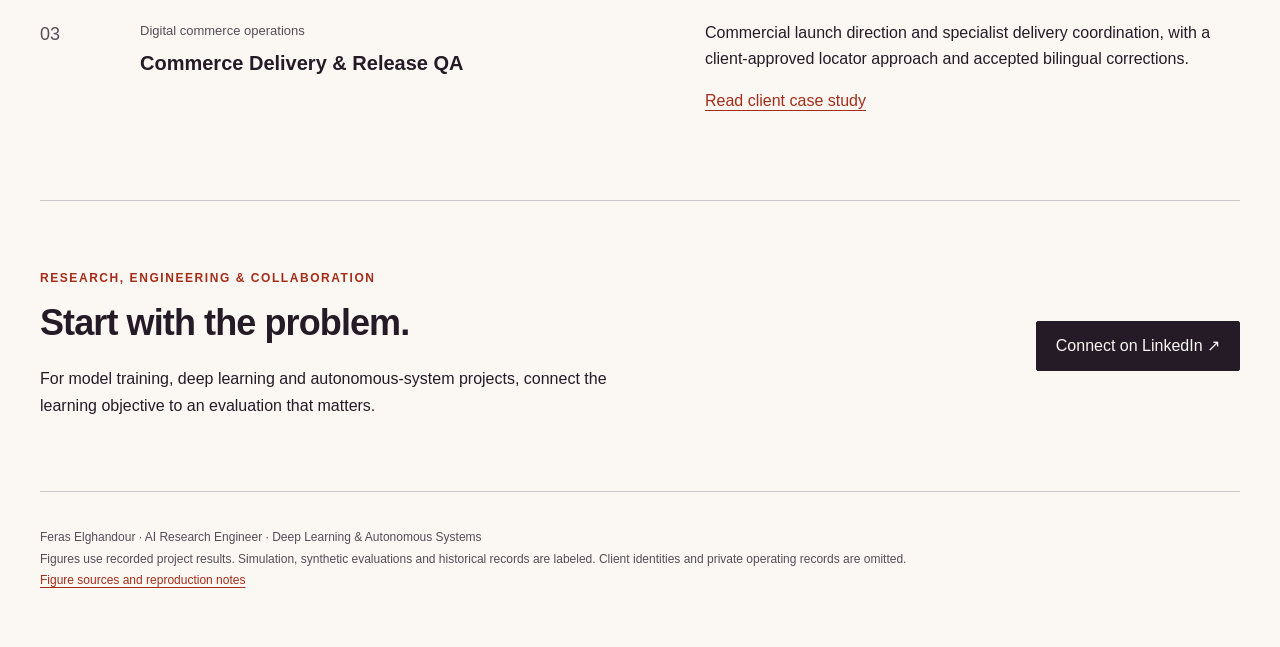
==== commit 8410a3d0: "Add inspectable mechanisms and direct training examples" ====
--- a/index.html
+++ b/index.html
@@ -1 +1 @@
-<!doctype html><html lang="en"><head><meta charset="utf-8"><meta name="viewport" content="width=device-width,initial-scale=1"><meta name="description" content="AI research engineering by Feras Elghandour: model training, deep learning, generative AI, reinforcement learning and autonomous systems. Explore six evidence-backed projects."><meta name="referrer" content="strict-origin-when-cross-origin"><meta http-equiv="Content-Security-Policy" content="default-src 'none'; script-src 'self'; style-src 'self' 'unsafe-inline'; img-src 'self' data: https://raw.githubusercontent.com/FerasElghandour/; connect-src 'none'; base-uri 'none'; form-action 'none'; object-src 'none'"><meta name="color-scheme" content="light"><title>AI Research Engineer | Deep Learning &amp; Autonomous Systems | Feras Elghandour</title><link rel="stylesheet" href="style.css"><link rel="stylesheet" href="visual.css"><link rel="icon" href="data:,"><link rel="canonical" href="https://feraselghandour.github.io/"><meta property="og:title" content="Feras Elghandour | AI Research Engineer | Deep Learning &amp; Autonomous Systems"><meta property="og:description" content="Model training, neural architecture experiments, generative models and autonomous systems. Inspect code, evaluations and six featured projects."><meta property="og:type" content="website"><meta property="og:url" content="https://feraselghandour.github.io/"><meta property="og:image" content="https://feraselghandour.github.io/assets/portfolio-preview.jpg"></head><body class="portfolio-page"><a class="skip" href="#main">Skip to content</a><header><nav aria-label="Main navigation"><a class="wordmark" href="/">Feras Elghandour<span>AI Research &amp; Engineering</span></a><div class="nav-links"><a href="#work">Selected work</a><a href="#approach">Approach</a><a href="#client-work">Client work</a><a href="https://github.com/FerasElghandour">GitHub ↗</a></div></nav></header><main id="main"><section class="visual-hero"><div><p class="eyebrow">Deep learning / Reinforcement learning / Autonomous systems</p><h1>Train models.<br>Understand behavior.</h1></div><div class="hero-summary"><p>I develop, train and evaluate learning systems, from neural architectures and generative models to continuous-control policies.</p><p class="secondary">Experiments, implementations and the evidence behind them.</p><a class="text-action" href="#work">Explore six selected projects ↓</a></div></section><section id="work" class="visual-work" aria-label="Six selected projects"><div class="work-heading"><p class="eyebrow">Selected work / 01–06</p><p>Questions, methods and measured results.</p></div><article class="project lead-project" id="recursive-network-capacity-study"><div class="project-copy"><p class="eyebrow">01 / Neural architecture research</p><h2>Does network topology change what a model learns?</h2><p class="project-name">Recursive Network Capacity Study</p><p>Train balanced, random and skewed recursive networks against dense models. Compare four datasets, feature orders and compute budgets.</p><p class="finding"><strong>Finding.</strong> 1,120 recorded experiments. Balanced trees beat random trees in 14 of 16 native settings, but the corrected-compute dense comparator in only 5 of 16. Dense models remain faster.</p><div class="project-links"><a class="text-action" href="https://feraselghandour.github.io/recursive-network-capacity-study/">Compare the architectures ↗</a><a href="https://github.com/FerasElghandour/recursive-network-capacity-study">Source code ↗</a></div><p class="project-kind">Independent research</p></div><figure class="project-figure lead-figure"><a href="assets/capacity-results.png" aria-label="Open full-size figure: Recursive Network Capacity Study"><picture><source media="(max-width: 760px)" srcset="assets/capacity-overview-mobile.svg"><img src="assets/capacity-results.png" alt="Capacity comparison: balanced beats random in 14 of 16 native settings and the corrected-compute dense comparator in 5 of 16. The full figure compares four datasets across model sizes." loading="eager" decoding="async"></picture></a><figcaption><span class="wide-chart-note">Test accuracy against trainable parameters. Means and one seed standard deviation across ten seeds; native feature order.</span><span class="narrow-chart-note">Overview: settings won out of 16 native comparisons. Dense uses the corrected-compute comparator.</span> <a href="assets/capacity-results.png">Open all four accuracy plots ↗</a></figcaption></figure></article><article class="project " id="tennis-reinforcement-learning"><div class="project-copy"><p class="eyebrow">02 / Reinforcement learning</p><h2>Learn a continuous control policy.</h2><p class="project-name">Shared-Policy DDPG: Tennis</p><p>Train a shared actor–critic policy with replay, target updates and bounded continuous actions. Package the saved policy for CPU inference.</p><p class="finding"><strong>Finding.</strong> Training spans 875 episodes, with the saved checkpoint recorded at episode 634. In a separate 100-episode evaluation, that policy averages 2.067 with learning and exploration disabled.</p><div class="project-links"><a class="text-action" href="https://feraselghandour.github.io/tennis-reinforcement-learning/">Explore the training record ↗</a><a href="https://github.com/FerasElghandour/tennis-reinforcement-learning">Source code ↗</a></div><p class="project-kind">Coursework + engineering</p></div><figure class="project-figure "><a href="assets/tennis-results.svg" aria-label="Open full-size figure: Shared-Policy DDPG: Tennis"><picture><source media="(max-width: 760px)" srcset="assets/tennis-results-mobile-v2.svg"><img src="assets/tennis-results.svg" alt="Two separate plots: the training rolling mean over 875 episodes, with checkpoint 634 marked, and 100 saved-policy evaluation scores with mean 2.067. The axes use different scales." loading="lazy" decoding="async"></picture></a><figcaption>Training: rolling 100-episode mean, including later regression. Evaluation: individual scores from the saved policy, plus their 2.067 mean. Separate axes and scales. One historical training seed; this is not a multi-seed guarantee. <a href="assets/tennis-results.svg">Open full-size plots ↗</a></figcaption></figure></article><article class="project " id="tabular-vae-comparison"><div class="project-copy"><p class="eyebrow">03 / Generative deep learning</p><h2>Measure the cost of stronger regularization.</h2><p class="project-name">VAE and Beta-VAE Comparison</p><p>Train a 30-feature VAE with a two-dimensional latent space. Compare β = 1 and β = 4 using training-only scaling and deterministic mean-latent reconstruction.</p><p class="finding"><strong>Finding.</strong> Recorded test reconstruction MSE: 0.2831 at β = 1 and 0.3231 at β = 4. Stronger regularization increases reconstruction error in this experiment.</p><div class="project-links"><a class="text-action" href="https://github.com/FerasElghandour/tabular-vae-comparison">Inspect the training notebook ↗</a></div><p class="project-kind">Generative-model coursework</p></div><figure class="project-figure "><a href="assets/vae-comparison.png" aria-label="Open full-size figure: VAE and Beta-VAE Comparison"><picture><source media="(max-width: 760px)" srcset="assets/vae-mobile.svg"><img src="assets/vae-comparison.png" alt="VAE test reconstruction MSE is 0.2831 for beta one and 0.3231 for beta four." loading="lazy" decoding="async"></picture></a><figcaption>Replotted from results/reproduction.json, October 17, 2026. Lower test reconstruction MSE is better. A small benchmark experiment, with no clinical or privacy guarantee. <span class="figure-hint">Tap the chart to enlarge.</span></figcaption></figure><figure class="supplement model-schematic"><a href="assets/vae-training.svg" aria-label="Open full-size VAE training diagram"><img src="assets/vae-training.svg" alt="VAE training path: scaled features to encoder, sampled 2D latent space, decoder and reconstruction, with a beta-weighted KL objective." loading="lazy"></a><figcaption>Architecture schematic of the implemented training path. Evaluation uses the latent mean, rather than a random sample.</figcaption></figure></article><article class="project " id="autonomous-braking-simulation"><div class="project-copy"><p class="eyebrow">04 / Autonomous systems</p><h2>Connect sensing to a measurable stop.</h2><p class="project-name">Autonomous Braking Simulation</p><p>Build a Webots controller that validates sensing, computes time to collision and enters a persistent braking state. Check the run with an independent supervisor.</p><p class="finding"><strong>Finding.</strong> The recorded static-obstacle run lasts 17.1 seconds without collision, with a minimum ground-truth obstacle distance of 15.4 metres.</p><div class="project-links"><a class="text-action" href="https://github.com/FerasElghandour/autonomous-braking-simulation">Inspect controller and telemetry ↗</a></div><p class="project-kind">Simulation + control engineering</p></div><figure class="project-figure "><a href="assets/braking-telemetry.png" aria-label="Open full-size figure: Autonomous Braking Simulation"><picture><source media="(max-width: 760px)" srcset="assets/braking-mobile.svg"><img src="assets/braking-telemetry.png" alt="Ground-truth speed and obstacle distance over the recorded 17-second braking simulation." loading="lazy" decoding="async"></picture></a><figcaption>Replotted from the saved run.csv. Dashed line marks entry into the braking state. Simulation evidence from one straight-road, static-obstacle scenario. <span class="figure-hint">Tap the chart to enlarge.</span></figcaption></figure><figure class="supplement simulation-frame"><a href="https://raw.githubusercontent.com/FerasElghandour/autonomous-braking-simulation/main/results/final_screenshot.png"><img src="https://raw.githubusercontent.com/FerasElghandour/autonomous-braking-simulation/main/results/final_screenshot.png" alt="Actual Webots screenshot from the saved static-obstacle braking experiment, showing the vehicle and red obstacle." loading="lazy" width="946" height="839"></a><figcaption>Actual Webots frame from the recorded run. <a href="https://github.com/FerasElghandour/autonomous-braking-simulation/blob/main/results/final_screenshot.png">Original screenshot ↗</a></figcaption></figure></article><article class="project " id="sensor-fusion-policy-engine"><div class="project-copy"><p class="eyebrow">05 / Sensor fusion &amp; AI safety</p><h2>Govern what reaches the fusion decision.</h2><p class="project-name">Sensor Fusion Policy Engine</p><p>Apply versioned camera/radar release policies before association and persistence. Compare a deterministic matcher with a learned scorer while retaining decision provenance.</p><p class="finding"><strong>Finding.</strong> Across 3,000 synthetic missions, mean association F1 is 0.9416 for the deterministic method and 0.9298 for the learned method.</p><div class="project-links"><a class="text-action" href="https://feraselghandour.github.io/sensor-fusion-policy-engine/">Explore the policy scenarios ↗</a><a href="https://github.com/FerasElghandour/sensor-fusion-policy-engine">Source code ↗</a></div><p class="project-kind">Systems engineering prototype</p></div><figure class="project-figure "><a href="assets/fusion-comparison.png" aria-label="Open full-size figure: Sensor Fusion Policy Engine"><picture><source media="(max-width: 760px)" srcset="assets/fusion-mobile.svg"><img src="assets/fusion-comparison.png" alt="Deterministic sensor association has mean F1 0.9416; learned association has mean F1 0.9298 across three seeds." loading="lazy" decoding="async"></picture></a><figcaption>Replotted from the recorded three-seed release evaluation. Each dot is one seed. Results describe synthetic missions, rather than operational sensor performance. <span class="figure-hint">Tap the chart to enlarge.</span></figcaption></figure></article><article class="project " id="predictive-maintenance"><div class="project-copy"><p class="eyebrow">06 / Applied machine learning</p><h2>Turn a prediction into a warning policy.</h2><p class="project-name">Predictive Maintenance</p><p>Build causal sensor features, compare Ridge and random-forest baselines, then select a maintenance threshold on validation engines before replaying test histories.</p><p class="finding"><strong>Finding.</strong> Of 100 truncated historical test histories, 35 enter the observed danger window. Five of those receive no warning; 65 histories end before that window.</p><div class="project-links"><a class="text-action" href="https://feraselghandour.github.io/predictive-maintenance/">Inspect the maintenance replay ↗</a><a href="https://github.com/FerasElghandour/predictive-maintenance">Source code ↗</a></div><p class="project-kind">ML + decision evaluation</p></div><figure class="project-figure "><a href="assets/maintenance-outcomes.png" aria-label="Open full-size figure: Predictive Maintenance"><picture><source media="(max-width: 760px)" srcset="assets/maintenance-mobile.svg"><img src="assets/maintenance-outcomes.png" alt="Observed test outcomes: 29 timely warnings, one early intervention, five misses and 65 censored engine histories." loading="lazy" decoding="async"></picture></a><figcaption>Replotted from the corrected report data. Categories sum to 100 test engines. The 45% health threshold was selected on validation; endpoint MAE is 13.44 cycles. <span class="figure-hint">Tap the chart to enlarge.</span></figcaption></figure></article></section><section class="section split" id="approach"><div><p class="eyebrow">How I work</p><h2>Training is a question.<br>Evaluation is the test.</h2><p>I work across CNNs, transformers, variational autoencoders, GAN and diffusion experiments, reinforcement learning and applied ML. My focus is architecture choices, learning behavior and meaningful comparisons.</p><p>Independent research, coursework and engineering prototypes each have a place here. Project documentation identifies contributions, available artifacts and reproducibility limits.</p><a class="text-action" href="https://github.com/FerasElghandour#model-development-and-training">Explore the wider training portfolio ↗</a></div><aside><p class="label">Autonomous systems and physical AI</p><p>My work connects sensing, learned policies, deterministic control and decision provenance. Current evidence comes from simulation and prototypes.</p><p>Robot learning, physical AI and reliable autonomy are research directions I want to develop further.</p></aside></section><section class="section" id="client-work"><p class="eyebrow">Selected client engagements</p><h2>Commercial decisions. Practical delivery.</h2><p class="section-lead">Three anonymized engagements spanning profitability, sales operations and commerce delivery. Each account distinguishes my contribution, the delivered work and the outcome supported by the records.</p><article class="row"><div class="number">01</div><div><p class="category">Ecommerce strategy</p><h3><a href="case-studies/profitability-diagnostic/">Acquisition Economics &amp; Profitability</a></h3></div><div class="description"><p>A client-approved diagnostic connecting acquisition costs, offers, subscriptions and cash economics to a prioritized growth plan.</p><a href="case-studies/profitability-diagnostic/">Read client case study</a></div></article><article class="row"><div class="number">02</div><div><p class="category">B2B sales operations</p><h3><a href="case-studies/commercial-enablement/">Commercial Systems &amp; Sales Enablement</a></h3></div><div class="description"><p>Market research used in strategic discussion, paired with direct sales-team enablement and a practical CRM adoption plan.</p><a href="case-studies/commercial-enablement/">Read client case study</a></div></article><article class="row"><div class="number">03</div><div><p class="category">Digital commerce operations</p><h3><a href="case-studies/commerce-delivery/">Commerce Delivery &amp; Release QA</a></h3></div><div class="description"><p>Commercial launch direction and specialist delivery coordination, with a client-approved locator approach and accepted bilingual corrections.</p><a href="case-studies/commerce-delivery/">Read client case study</a></div></article></section><section class="section contact-strip"><div><p class="eyebrow">Research, engineering &amp; collaboration</p><h2>Start with the problem.</h2><p>For model training, deep learning and autonomous-system projects, connect the learning objective to an evaluation that matters.</p></div><a class="button" href="https://www.linkedin.com/in/feras-elghandour/">Connect on LinkedIn ↗</a></section></main><footer>Feras Elghandour · AI Research Engineer · Deep Learning &amp; Autonomous Systems<br>Figures use recorded project results. Simulation, synthetic evaluations and historical records are labeled. Client identities and private operating records are omitted.<br><a href="assets/FIGURE_SOURCES.md">Figure sources and reproduction notes</a></footer></body></html>
+<!doctype html><html lang="en"><head><meta charset="utf-8"><meta name="viewport" content="width=device-width,initial-scale=1"><meta name="description" content="AI research engineering by Feras Elghandour: model training, deep learning, generative AI, reinforcement learning and autonomous systems. Explore six evidence-backed projects."><meta name="referrer" content="strict-origin-when-cross-origin"><meta http-equiv="Content-Security-Policy" content="default-src 'none'; script-src 'self'; style-src 'self' 'unsafe-inline'; img-src 'self' data: https://raw.githubusercontent.com/FerasElghandour/; connect-src 'none'; base-uri 'none'; form-action 'none'; object-src 'none'"><meta name="color-scheme" content="light"><title>AI Research Engineer | Deep Learning &amp; Autonomous Systems | Feras Elghandour</title><link rel="stylesheet" href="style.css"><link rel="stylesheet" href="visual.css"><link rel="icon" href="data:,"><link rel="canonical" href="https://feraselghandour.github.io/"><meta property="og:title" content="Feras Elghandour | AI Research Engineer | Deep Learning &amp; Autonomous Systems"><meta property="og:description" content="Model training, neural architecture experiments, generative models and autonomous systems. Inspect code, evaluations and six featured projects."><meta property="og:type" content="website"><meta property="og:url" content="https://feraselghandour.github.io/"><meta property="og:image" content="https://feraselghandour.github.io/assets/portfolio-preview.jpg"></head><body class="portfolio-page"><a class="skip" href="#main">Skip to content</a><header><nav aria-label="Main navigation"><a class="wordmark" href="/">Feras Elghandour<span>AI Research &amp; Engineering</span></a><div class="nav-links"><a href="#work">Selected work</a><a href="#approach">Approach</a><a href="#client-work">Client work</a><a href="https://github.com/FerasElghandour">GitHub ↗</a></div></nav></header><main id="main"><section class="visual-hero"><div><p class="eyebrow">Deep learning / Reinforcement learning / Autonomous systems</p><h1>Train models.<br>Understand behavior.</h1></div><div class="hero-summary"><p>I develop, train and evaluate learning systems, from neural architectures and generative models to continuous-control policies.</p><p class="secondary">Experiments, implementations and the evidence behind them.</p><a class="text-action" href="#work">Explore six selected projects ↓</a></div></section><section id="work" class="visual-work" aria-label="Six selected projects"><div class="work-heading"><p class="eyebrow">Selected work / 01–06</p><p>Questions, methods and measured results.</p></div><nav class="project-index" aria-label="Jump to a selected project"><a href="#recursive-network-capacity-study">01 Capacity</a><a href="#tennis-reinforcement-learning">02 Tennis</a><a href="#tabular-vae-comparison">03 Generative models</a><a href="#autonomous-braking-simulation">04 Braking</a><a href="#sensor-fusion-policy-engine">05 Fusion</a><a href="#predictive-maintenance">06 Maintenance</a></nav><article class="project lead-project" id="recursive-network-capacity-study"><div class="project-copy"><p class="eyebrow">01 / Featured research · Neural architectures</p><h2>Does network topology change what a model learns?</h2><p class="project-name">Recursive Network Capacity Study</p><p>Train balanced, random and skewed recursive networks against dense models. Compare four datasets, feature orders and compute budgets.</p><p class="finding"><strong>Finding.</strong> 1,120 recorded experiments. Balanced trees beat random trees in 14 of 16 native settings, but the corrected-compute dense comparator in only 5 of 16. Dense models remain faster.</p><div class="project-links"><a class="text-action" href="https://feraselghandour.github.io/recursive-network-capacity-study/">Compare the architectures ↗</a><a href="https://github.com/FerasElghandour/recursive-network-capacity-study">Source code ↗</a><a href="https://github.com/FerasElghandour/recursive-network-capacity-study#try-a-small-training-run">Train a small example ↗</a></div><p class="project-kind">Independent research</p></div><figure class="project-figure lead-figure"><a href="assets/capacity-results.png" aria-label="Open full-size figure: Recursive Network Capacity Study"><picture><source media="(max-width: 760px)" srcset="assets/capacity-overview-mobile.svg"><img src="assets/capacity-results.png" alt="Capacity comparison: balanced beats random in 14 of 16 native settings and the corrected-compute dense comparator in 5 of 16. The full figure compares four datasets across model sizes." loading="eager" decoding="async"></picture></a><figcaption><span class="wide-chart-note">Test accuracy against trainable parameters. Means and one seed standard deviation across ten seeds; native feature order.</span><span class="narrow-chart-note">Overview: settings won out of 16 native comparisons. Dense uses the corrected-compute comparator.</span> <a href="assets/capacity-results.png">Open all four accuracy plots ↗</a></figcaption></figure><details class="mechanism-details"><summary>How the recursive models combine features</summary><figure><picture><source media="(max-width: 760px)" srcset="assets/topology-comparison-mobile.svg"><img src="assets/topology-comparison.svg" alt="Balanced, random and skewed recursive topologies with eight feature groups and maximum merge depths three, four and seven." loading="lazy"></picture><figcaption>Eight-group schematics from the implemented seed-zero topologies. Blue blocks encode feature groups; orange nodes merge hidden vectors. Satimage uses nine groups. <a href="https://github.com/FerasElghandour/recursive-network-capacity-study#try-a-small-training-run">Run the example ↗</a></figcaption></figure></details></article><article class="project " id="tennis-reinforcement-learning"><div class="project-copy"><p class="eyebrow">02 / Reinforcement learning</p><h2>Learn a continuous control policy.</h2><p class="project-name">Shared-Policy DDPG: Tennis</p><p>Train a shared actor–critic policy with replay, target updates and bounded continuous actions. Package the saved policy for CPU inference.</p><p class="finding"><strong>Finding.</strong> Training spans 875 episodes, with the saved checkpoint recorded at episode 634. In a separate 100-episode evaluation, that policy averages 2.067 with learning and exploration disabled.</p><div class="project-links"><a class="text-action" href="https://feraselghandour.github.io/tennis-reinforcement-learning/">Explore the training record ↗</a><a href="https://github.com/FerasElghandour/tennis-reinforcement-learning">Source code ↗</a><a href="https://github.com/FerasElghandour/tennis-reinforcement-learning#try-the-saved-policy-on-cpu">Run the saved policy ↗</a></div><p class="project-kind">Coursework + engineering</p></div><figure class="project-figure "><a href="assets/tennis-results.svg" aria-label="Open full-size figure: Shared-Policy DDPG: Tennis"><picture><source media="(max-width: 760px)" srcset="assets/tennis-results-mobile-v2.svg"><img src="assets/tennis-results.svg" alt="Two separate plots: the training rolling mean over 875 episodes, with checkpoint 634 marked, and 100 saved-policy evaluation scores with mean 2.067. The axes use different scales." loading="lazy" decoding="async"></picture></a><figcaption>Training and saved-policy evaluation use separate axes. One historical training seed. The later training regression remains visible. <a href="assets/tennis-results.svg">Open full-size plots ↗</a></figcaption></figure><details class="mechanism-details"><summary>How the shared policy learns</summary><figure><picture><source media="(max-width: 760px)" srcset="assets/shared-policy-mechanism-mobile.svg"><img src="assets/shared-policy-mechanism.svg" alt="Shared-policy actor, local critic, environment feedback, replay sampling and target updates." loading="lazy"></picture><figcaption>The implemented training path: shared actor, local critic, shared replay and soft target updates. The critic evaluates one player at a time. <a href="https://github.com/FerasElghandour/tennis-reinforcement-learning#try-the-saved-policy-on-cpu">Run the example ↗</a></figcaption></figure></details></article><article class="project " id="tabular-vae-comparison"><div class="project-copy"><p class="eyebrow">03 / Generative deep learning</p><h2>Measure the cost of stronger regularization.</h2><p class="project-name">VAE and Beta-VAE Comparison</p><p>Train a 30-feature VAE with a two-dimensional latent space. Compare β = 1 and β = 4 using training-only scaling and deterministic mean-latent reconstruction.</p><p class="finding"><strong>Finding.</strong> Recorded test reconstruction MSE: 0.2831 at β = 1 and 0.3231 at β = 4. Stronger regularization increases reconstruction error in this experiment.</p><div class="project-links"><a class="text-action" href="https://github.com/FerasElghandour/tabular-vae-comparison/blob/main/analysis.ipynb">Inspect the training notebook ↗</a></div><p class="project-kind">Generative-model coursework</p></div><figure class="project-figure "><a href="assets/vae-comparison.png" aria-label="Open full-size figure: VAE and Beta-VAE Comparison"><picture><source media="(max-width: 760px)" srcset="assets/vae-mobile.svg"><img src="assets/vae-comparison.png" alt="VAE test reconstruction MSE is 0.2831 for beta one and 0.3231 for beta four." loading="lazy" decoding="async"></picture></a><figcaption>Recorded mean-latent test reconstruction MSE; lower is better. Small tabular benchmark. <span class="figure-hint">Tap the chart to enlarge.</span></figcaption></figure><figure class="supplement model-schematic"><a href="assets/vae-training.svg" aria-label="Open full-size VAE training diagram"><img src="assets/vae-training.svg" alt="VAE training path: scaled features to encoder, sampled 2D latent space, decoder and reconstruction, with a beta-weighted KL objective." loading="lazy"></a><figcaption>Architecture schematic of the implemented training path. Evaluation uses the latent mean, rather than a random sample.</figcaption></figure></article><article class="project " id="autonomous-braking-simulation"><div class="project-copy"><p class="eyebrow">04 / Autonomous systems</p><h2>Connect sensing to a measurable stop.</h2><p class="project-name">Autonomous Braking Simulation</p><p>Build a Webots controller that validates sensing, computes time to collision and enters a persistent braking state. Check the run with an independent supervisor.</p><p class="finding"><strong>Finding.</strong> The recorded static-obstacle run lasts 17.1 seconds without collision, with a minimum ground-truth obstacle distance of 15.4 metres.</p><div class="project-links"><a class="text-action" href="https://github.com/FerasElghandour/autonomous-braking-simulation#run-locally">Inspect controller and telemetry ↗</a></div><p class="project-kind">Simulation + control engineering</p></div><figure class="project-figure "><a href="assets/braking-telemetry.png" aria-label="Open full-size figure: Autonomous Braking Simulation"><picture><source media="(max-width: 760px)" srcset="assets/braking-mobile.svg"><img src="assets/braking-telemetry.png" alt="Ground-truth speed and obstacle distance over the recorded 17-second braking simulation." loading="lazy" decoding="async"></picture></a><figcaption>Replotted from the saved run.csv. Dashed line marks entry into the braking state. Simulation evidence from one straight-road, static-obstacle scenario. <span class="figure-hint">Tap the chart to enlarge.</span></figcaption></figure><figure class="supplement simulation-frame"><a href="https://raw.githubusercontent.com/FerasElghandour/autonomous-braking-simulation/main/results/final_screenshot.png"><img src="https://raw.githubusercontent.com/FerasElghandour/autonomous-braking-simulation/main/results/final_screenshot.png" alt="Actual Webots screenshot from the saved static-obstacle braking experiment, showing the vehicle and red obstacle." loading="lazy" width="946" height="839"></a><figcaption>Actual Webots frame from the recorded run. <a href="https://github.com/FerasElghandour/autonomous-braking-simulation/blob/main/results/final_screenshot.png">Original screenshot ↗</a></figcaption></figure></article><article class="project " id="sensor-fusion-policy-engine"><div class="project-copy"><p class="eyebrow">05 / Sensor fusion &amp; AI safety</p><h2>Govern what reaches the fusion decision.</h2><p class="project-name">Sensor Fusion Policy Engine</p><p>Apply versioned camera/radar release policies before association and persistence. Compare a deterministic matcher with a learned scorer while retaining decision provenance.</p><p class="finding"><strong>Finding.</strong> Across 3,000 synthetic missions, mean association F1 is 0.9416 for the deterministic method and 0.9298 for the learned method.</p><div class="project-links"><a class="text-action" href="https://feraselghandour.github.io/sensor-fusion-policy-engine/">Explore the policy scenarios ↗</a><a href="https://github.com/FerasElghandour/sensor-fusion-policy-engine">Source code ↗</a></div><p class="project-kind">Systems engineering prototype</p></div><figure class="project-figure "><a href="assets/fusion-comparison.png" aria-label="Open full-size figure: Sensor Fusion Policy Engine"><picture><source media="(max-width: 760px)" srcset="assets/fusion-mobile.svg"><img src="assets/fusion-comparison.png" alt="Deterministic sensor association has mean F1 0.9416; learned association has mean F1 0.9298 across three seeds." loading="lazy" decoding="async"></picture></a><figcaption>Three seeds × 1,000 synthetic missions. Dots show seed results. <span class="figure-hint">Tap the chart to enlarge.</span></figcaption></figure></article><article class="project " id="predictive-maintenance"><div class="project-copy"><p class="eyebrow">06 / Applied machine learning</p><h2>Turn a prediction into a warning policy.</h2><p class="project-name">Predictive Maintenance</p><p>Build causal sensor features, compare Ridge and random-forest baselines, then select a maintenance threshold on validation engines before replaying test histories.</p><p class="finding"><strong>Finding.</strong> Of 100 truncated historical test histories, 35 enter the observed danger window. Five of those receive no warning; 65 histories end before that window.</p><div class="project-links"><a class="text-action" href="https://feraselghandour.github.io/predictive-maintenance/">Inspect the maintenance replay ↗</a><a href="https://github.com/FerasElghandour/predictive-maintenance">Source code ↗</a></div><p class="project-kind">ML + decision evaluation</p></div><figure class="project-figure "><a href="assets/maintenance-outcomes.png" aria-label="Open full-size figure: Predictive Maintenance"><picture><source media="(max-width: 760px)" srcset="assets/maintenance-mobile.svg"><img src="assets/maintenance-outcomes.png" alt="Observed test outcomes: 29 timely warnings, one early intervention, five misses and 65 censored engine histories." loading="lazy" decoding="async"></picture></a><figcaption>100 historical test engines; 65 histories end before the danger window. Threshold selected on validation. <span class="figure-hint">Tap the chart to enlarge.</span></figcaption></figure></article></section><section class="section split" id="approach"><div><p class="eyebrow">How I work</p><h2>Training is a question.<br>Evaluation is the test.</h2><p>I work across CNNs, transformers, variational autoencoders, GAN and diffusion experiments, reinforcement learning and applied ML. My focus is architecture choices, learning behavior and meaningful comparisons.</p><p>Independent research, coursework and engineering prototypes each have a place here. Project documentation identifies contributions, available artifacts and reproducibility limits.</p><a class="text-action" href="https://github.com/FerasElghandour#model-development-and-training">Explore the wider training portfolio ↗</a></div><aside><p class="label">Autonomous systems and physical AI</p><p>My work connects sensing, learned policies, deterministic control and decision provenance. Current evidence comes from simulation and prototypes.</p><p>Robot learning, physical AI and reliable autonomy are research directions I want to develop further.</p></aside></section><section class="section" id="client-work"><p class="eyebrow">Selected client engagements</p><h2>Commercial decisions. Practical delivery.</h2><p class="section-lead">Three anonymized engagements spanning profitability, sales operations and commerce delivery. Each account distinguishes my contribution, the delivered work and the outcome supported by the records.</p><article class="row"><div class="number">01</div><div><p class="category">Ecommerce strategy</p><h3><a href="case-studies/profitability-diagnostic/">Acquisition Economics &amp; Profitability</a></h3></div><div class="description"><p>A client-approved diagnostic connecting acquisition costs, offers, subscriptions and cash economics to a prioritized growth plan.</p><a href="case-studies/profitability-diagnostic/">Read client case study</a></div></article><article class="row"><div class="number">02</div><div><p class="category">B2B sales operations</p><h3><a href="case-studies/commercial-enablement/">Commercial Systems &amp; Sales Enablement</a></h3></div><div class="description"><p>Market research used in strategic discussion, paired with direct sales-team enablement and a practical CRM adoption plan.</p><a href="case-studies/commercial-enablement/">Read client case study</a></div></article><article class="row"><div class="number">03</div><div><p class="category">Digital commerce operations</p><h3><a href="case-studies/commerce-delivery/">Commerce Delivery &amp; Release QA</a></h3></div><div class="description"><p>Commercial launch direction and specialist delivery coordination, with a client-approved locator approach and accepted bilingual corrections.</p><a href="case-studies/commerce-delivery/">Read client case study</a></div></article></section><section class="section contact-strip"><div><p class="eyebrow">Research, engineering &amp; collaboration</p><h2>Start with the problem.</h2><p>For model training, deep learning and autonomous-system projects, connect the learning objective to an evaluation that matters.</p></div><a class="button" href="https://www.linkedin.com/in/feras-elghandour/">Connect on LinkedIn ↗</a></section></main><footer>Feras Elghandour · AI Research Engineer · Deep Learning &amp; Autonomous Systems<br>Figures use recorded project results. Simulation, synthetic evaluations and historical records are labeled. Client identities and private operating records are omitted.<br><a href="assets/FIGURE_SOURCES.md">Figure sources and reproduction notes</a></footer></body></html>
--- a/visual.css
+++ b/visual.css
@@ -53,3 +53,13 @@
 .figure-hint{white-space:nowrap}
 @media(max-width:760px){.wide-chart-note{display:none}.narrow-chart-note{display:inline}.project-figure figcaption{font-size:14px;line-height:1.6}.project-figure>a{min-height:44px}.project-links a,.nav-links a{min-height:44px;box-sizing:border-box}.project-figure figcaption a{display:inline-block;padding:6px 0}.project-figure img{border:0}}
 @media(max-width:760px){.visual-hero h1{font-size:38px}.model-schematic{overflow-x:auto}.model-schematic>a{min-width:680px}.model-schematic figcaption{text-align:left;max-width:38ch}}
+
+.project-index{display:flex;gap:8px 24px;flex-wrap:wrap;padding:0 0 24px;font-size:13px}
+.project-index a{padding:8px 0;text-decoration:none;border-bottom:1px solid var(--line)}
+.project-index a:hover{border-color:var(--accent)}
+.mechanism-details{grid-column:1/-1;border-top:1px solid var(--line);padding-top:18px}
+.mechanism-details summary{cursor:pointer;font-size:15px;font-weight:650;padding:8px 0;color:var(--accent)}
+.mechanism-details figure{margin:20px 0 0}
+.mechanism-details img{display:block;width:100%;height:auto}
+.mechanism-details figcaption{font-size:13px;color:var(--muted);max-width:85ch;margin:12px 0 0}
+@media(max-width:760px){.project-index{gap:4px 20px}.project-index a{min-height:44px;box-sizing:border-box}.mechanism-details summary{font-size:16px;min-height:44px;box-sizing:border-box}.mechanism-details figcaption{font-size:14px}}
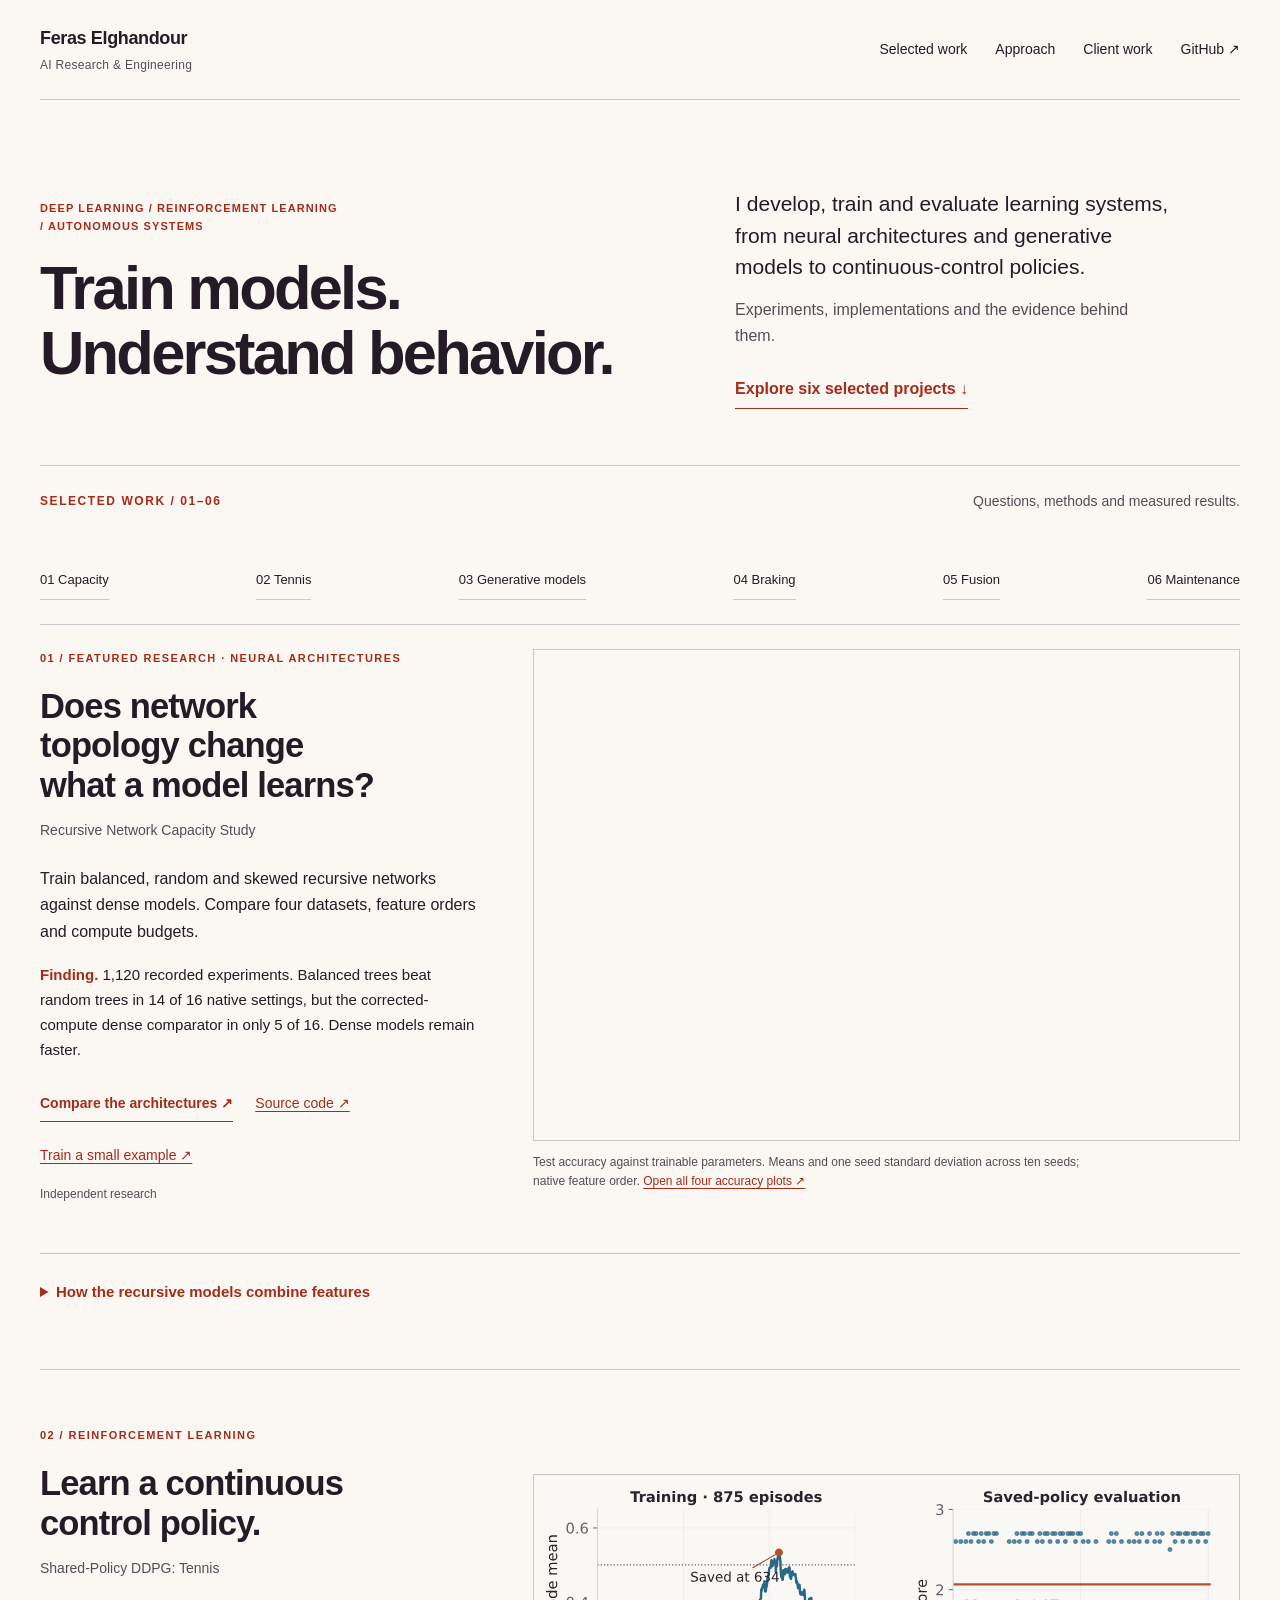
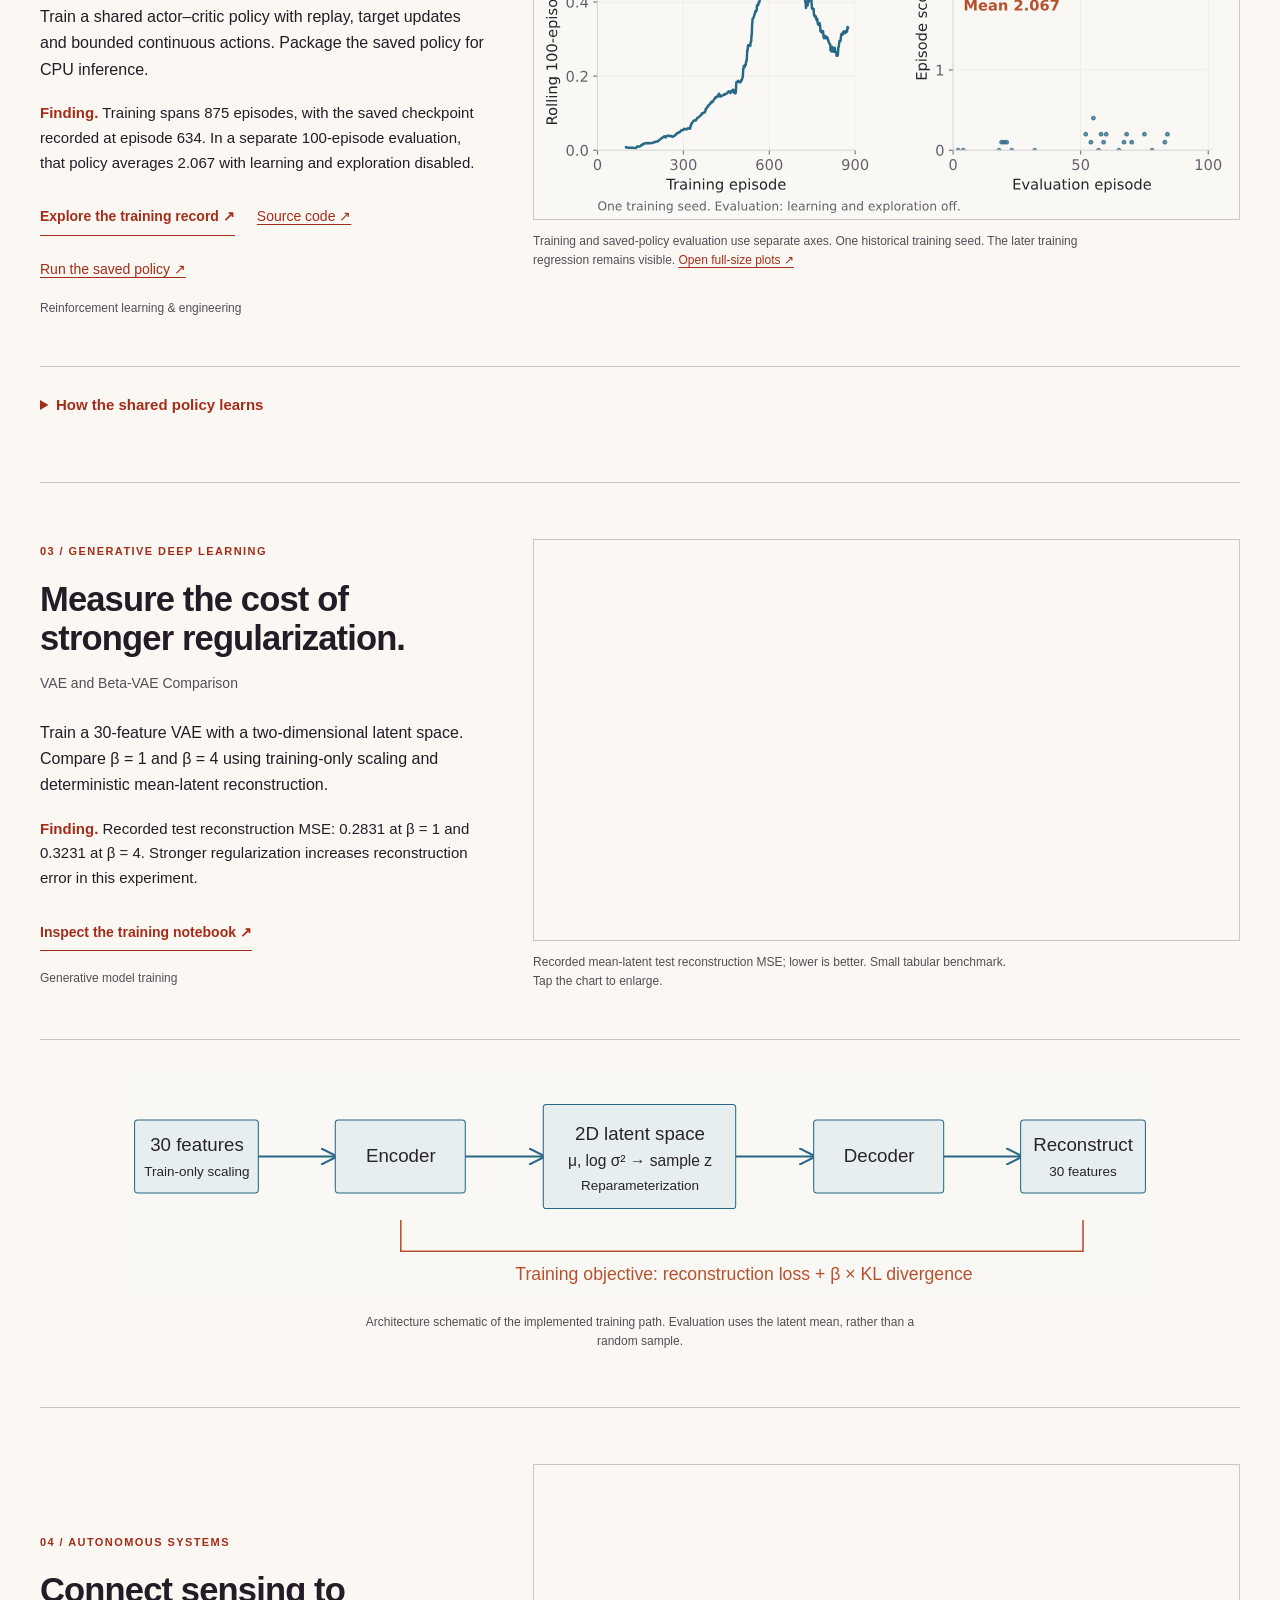
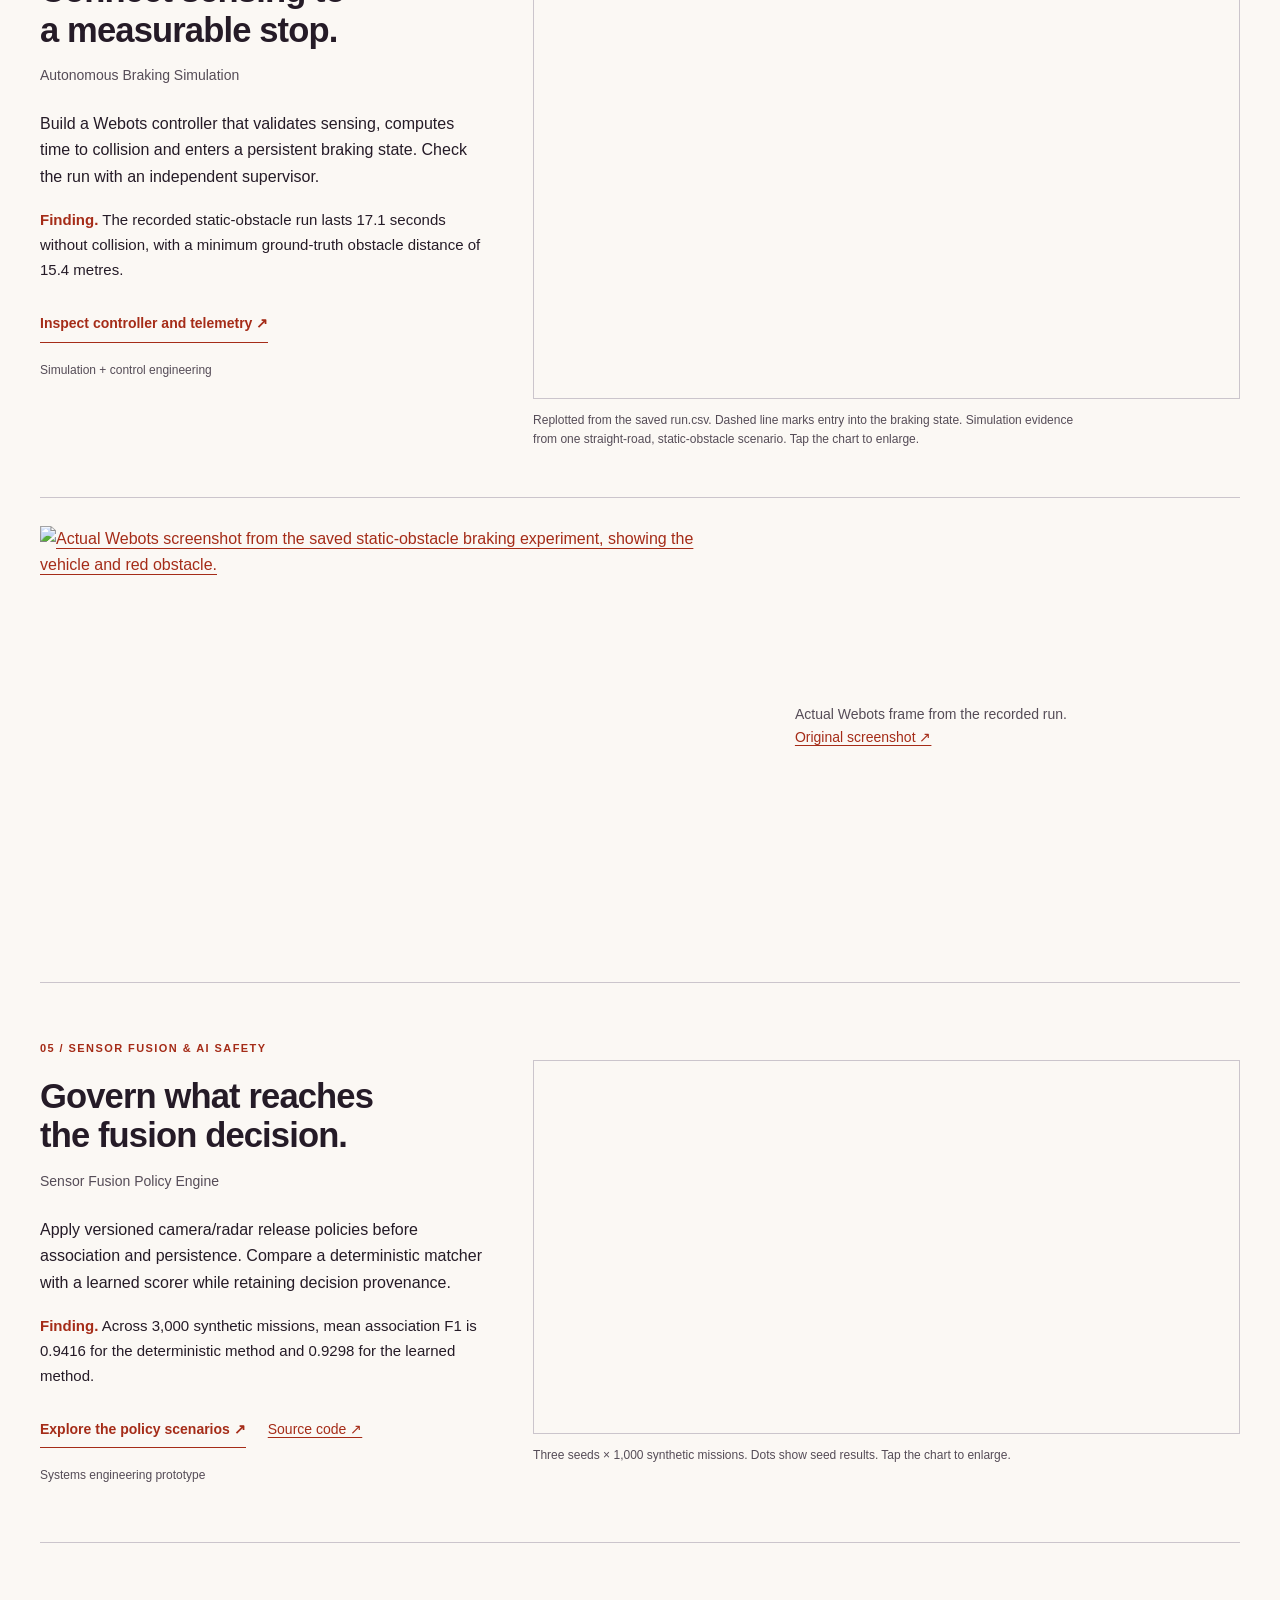
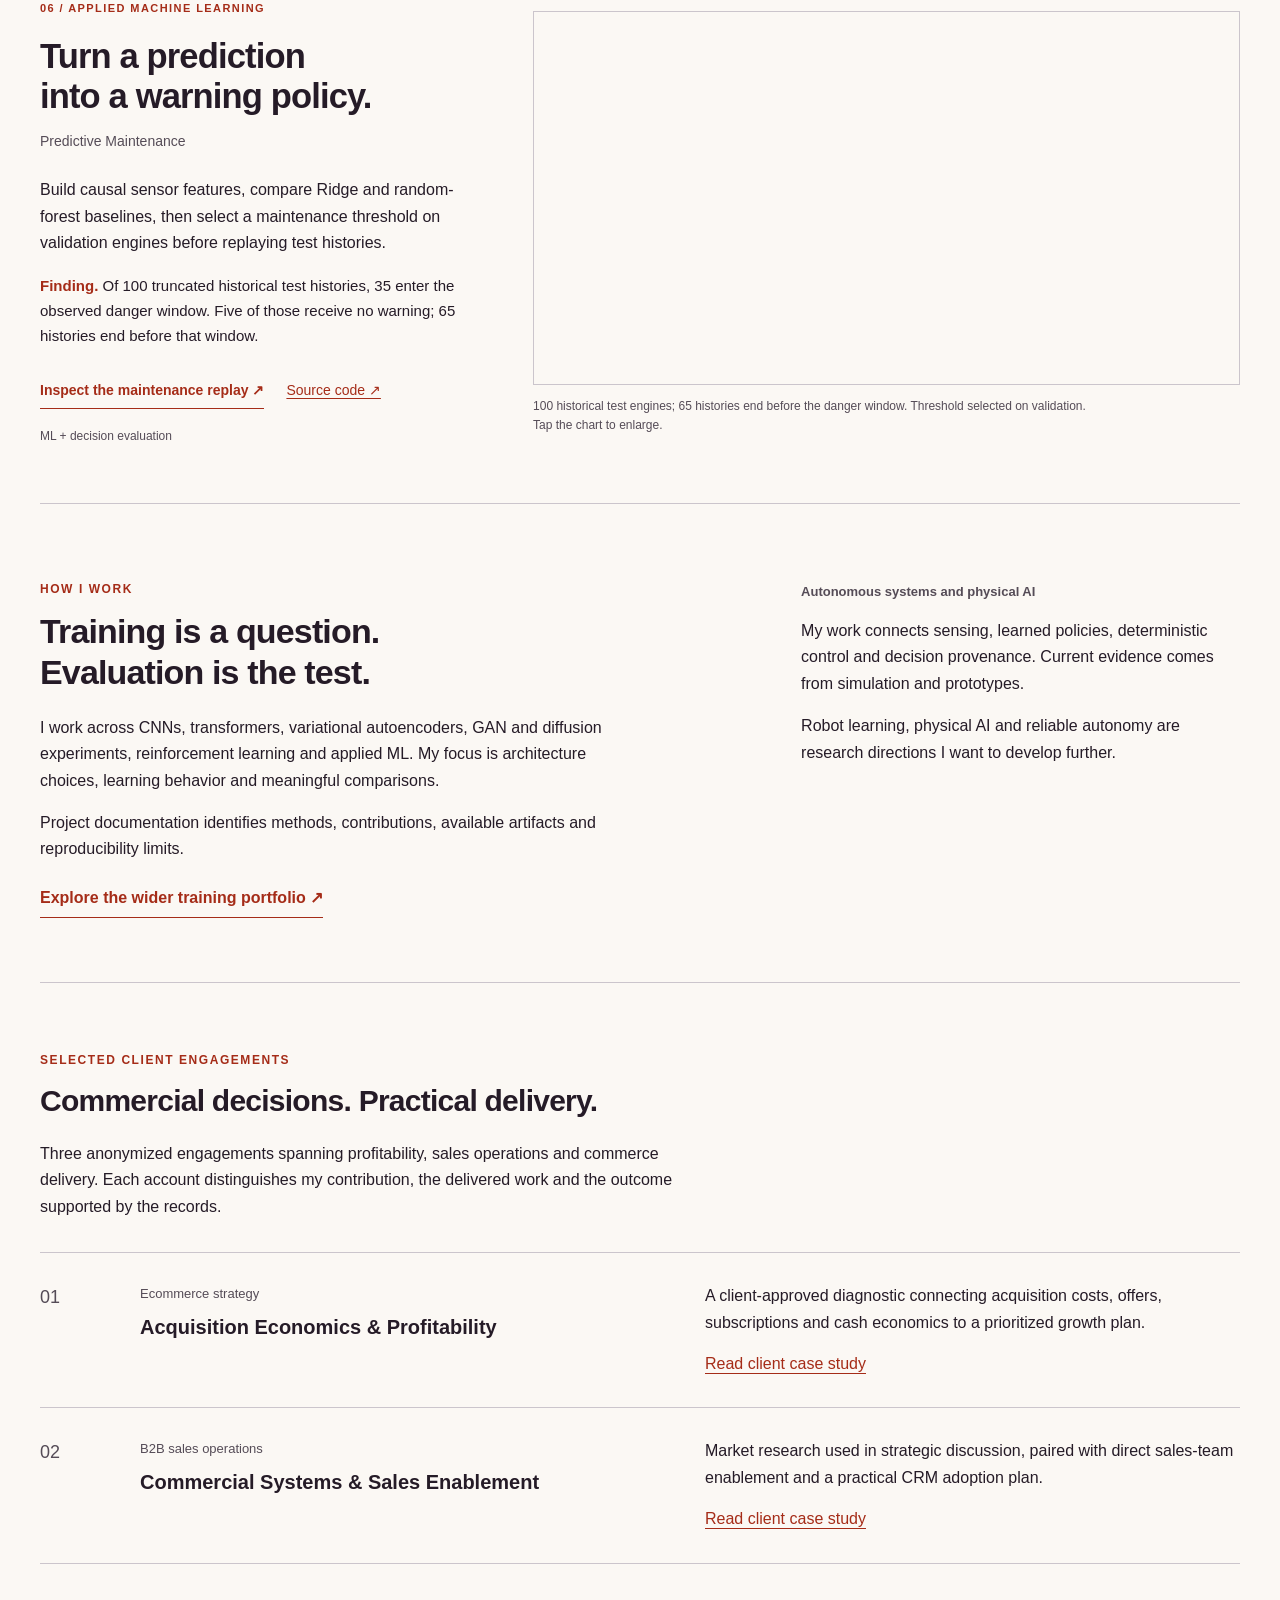
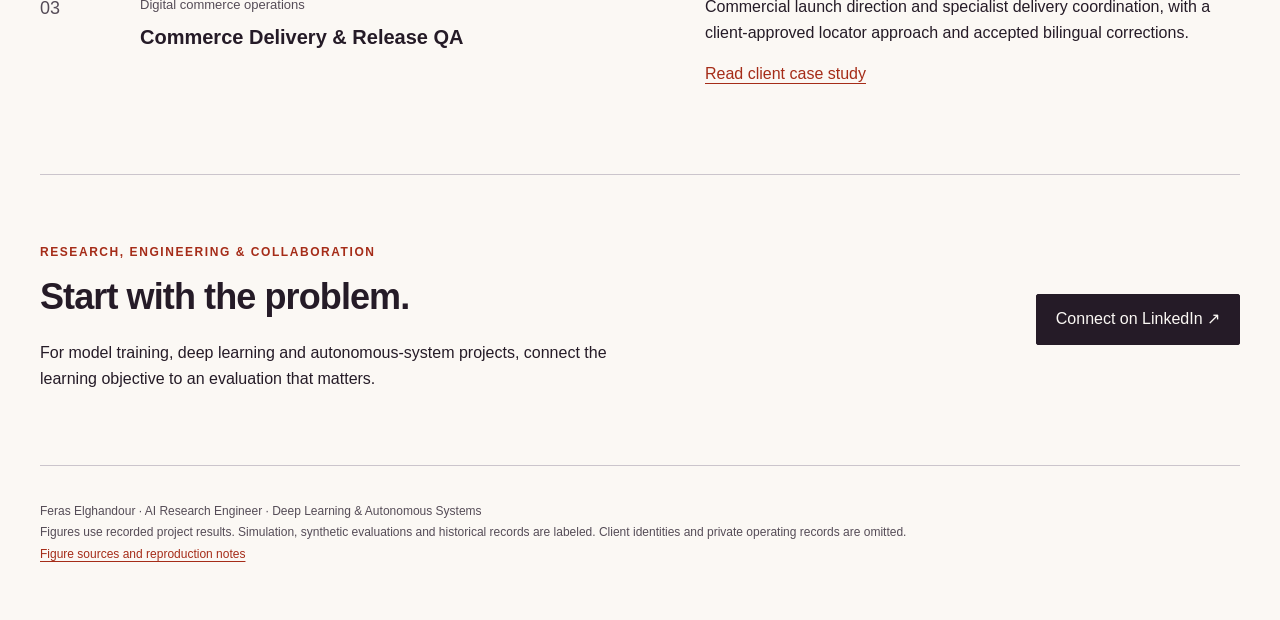
==== commit 4de2806a: "Use technical project descriptions in public positioning" ====
--- a/index.html
+++ b/index.html
@@ -1 +1 @@
-<!doctype html><html lang="en"><head><meta charset="utf-8"><meta name="viewport" content="width=device-width,initial-scale=1"><meta name="description" content="AI research engineering by Feras Elghandour: model training, deep learning, generative AI, reinforcement learning and autonomous systems. Explore six evidence-backed projects."><meta name="referrer" content="strict-origin-when-cross-origin"><meta http-equiv="Content-Security-Policy" content="default-src 'none'; script-src 'self'; style-src 'self' 'unsafe-inline'; img-src 'self' data: https://raw.githubusercontent.com/FerasElghandour/; connect-src 'none'; base-uri 'none'; form-action 'none'; object-src 'none'"><meta name="color-scheme" content="light"><title>AI Research Engineer | Deep Learning &amp; Autonomous Systems | Feras Elghandour</title><link rel="stylesheet" href="style.css"><link rel="stylesheet" href="visual.css"><link rel="icon" href="data:,"><link rel="canonical" href="https://feraselghandour.github.io/"><meta property="og:title" content="Feras Elghandour | AI Research Engineer | Deep Learning &amp; Autonomous Systems"><meta property="og:description" content="Model training, neural architecture experiments, generative models and autonomous systems. Inspect code, evaluations and six featured projects."><meta property="og:type" content="website"><meta property="og:url" content="https://feraselghandour.github.io/"><meta property="og:image" content="https://feraselghandour.github.io/assets/portfolio-preview.jpg"></head><body class="portfolio-page"><a class="skip" href="#main">Skip to content</a><header><nav aria-label="Main navigation"><a class="wordmark" href="/">Feras Elghandour<span>AI Research &amp; Engineering</span></a><div class="nav-links"><a href="#work">Selected work</a><a href="#approach">Approach</a><a href="#client-work">Client work</a><a href="https://github.com/FerasElghandour">GitHub ↗</a></div></nav></header><main id="main"><section class="visual-hero"><div><p class="eyebrow">Deep learning / Reinforcement learning / Autonomous systems</p><h1>Train models.<br>Understand behavior.</h1></div><div class="hero-summary"><p>I develop, train and evaluate learning systems, from neural architectures and generative models to continuous-control policies.</p><p class="secondary">Experiments, implementations and the evidence behind them.</p><a class="text-action" href="#work">Explore six selected projects ↓</a></div></section><section id="work" class="visual-work" aria-label="Six selected projects"><div class="work-heading"><p class="eyebrow">Selected work / 01–06</p><p>Questions, methods and measured results.</p></div><nav class="project-index" aria-label="Jump to a selected project"><a href="#recursive-network-capacity-study">01 Capacity</a><a href="#tennis-reinforcement-learning">02 Tennis</a><a href="#tabular-vae-comparison">03 Generative models</a><a href="#autonomous-braking-simulation">04 Braking</a><a href="#sensor-fusion-policy-engine">05 Fusion</a><a href="#predictive-maintenance">06 Maintenance</a></nav><article class="project lead-project" id="recursive-network-capacity-study"><div class="project-copy"><p class="eyebrow">01 / Featured research · Neural architectures</p><h2>Does network topology change what a model learns?</h2><p class="project-name">Recursive Network Capacity Study</p><p>Train balanced, random and skewed recursive networks against dense models. Compare four datasets, feature orders and compute budgets.</p><p class="finding"><strong>Finding.</strong> 1,120 recorded experiments. Balanced trees beat random trees in 14 of 16 native settings, but the corrected-compute dense comparator in only 5 of 16. Dense models remain faster.</p><div class="project-links"><a class="text-action" href="https://feraselghandour.github.io/recursive-network-capacity-study/">Compare the architectures ↗</a><a href="https://github.com/FerasElghandour/recursive-network-capacity-study">Source code ↗</a><a href="https://github.com/FerasElghandour/recursive-network-capacity-study#try-a-small-training-run">Train a small example ↗</a></div><p class="project-kind">Independent research</p></div><figure class="project-figure lead-figure"><a href="assets/capacity-results.png" aria-label="Open full-size figure: Recursive Network Capacity Study"><picture><source media="(max-width: 760px)" srcset="assets/capacity-overview-mobile.svg"><img src="assets/capacity-results.png" alt="Capacity comparison: balanced beats random in 14 of 16 native settings and the corrected-compute dense comparator in 5 of 16. The full figure compares four datasets across model sizes." loading="eager" decoding="async"></picture></a><figcaption><span class="wide-chart-note">Test accuracy against trainable parameters. Means and one seed standard deviation across ten seeds; native feature order.</span><span class="narrow-chart-note">Overview: settings won out of 16 native comparisons. Dense uses the corrected-compute comparator.</span> <a href="assets/capacity-results.png">Open all four accuracy plots ↗</a></figcaption></figure><details class="mechanism-details"><summary>How the recursive models combine features</summary><figure><picture><source media="(max-width: 760px)" srcset="assets/topology-comparison-mobile.svg"><img src="assets/topology-comparison.svg" alt="Balanced, random and skewed recursive topologies with eight feature groups and maximum merge depths three, four and seven." loading="lazy"></picture><figcaption>Eight-group schematics from the implemented seed-zero topologies. Blue blocks encode feature groups; orange nodes merge hidden vectors. Satimage uses nine groups. <a href="https://github.com/FerasElghandour/recursive-network-capacity-study#try-a-small-training-run">Run the example ↗</a></figcaption></figure></details></article><article class="project " id="tennis-reinforcement-learning"><div class="project-copy"><p class="eyebrow">02 / Reinforcement learning</p><h2>Learn a continuous control policy.</h2><p class="project-name">Shared-Policy DDPG: Tennis</p><p>Train a shared actor–critic policy with replay, target updates and bounded continuous actions. Package the saved policy for CPU inference.</p><p class="finding"><strong>Finding.</strong> Training spans 875 episodes, with the saved checkpoint recorded at episode 634. In a separate 100-episode evaluation, that policy averages 2.067 with learning and exploration disabled.</p><div class="project-links"><a class="text-action" href="https://feraselghandour.github.io/tennis-reinforcement-learning/">Explore the training record ↗</a><a href="https://github.com/FerasElghandour/tennis-reinforcement-learning">Source code ↗</a><a href="https://github.com/FerasElghandour/tennis-reinforcement-learning#try-the-saved-policy-on-cpu">Run the saved policy ↗</a></div><p class="project-kind">Coursework + engineering</p></div><figure class="project-figure "><a href="assets/tennis-results.svg" aria-label="Open full-size figure: Shared-Policy DDPG: Tennis"><picture><source media="(max-width: 760px)" srcset="assets/tennis-results-mobile-v2.svg"><img src="assets/tennis-results.svg" alt="Two separate plots: the training rolling mean over 875 episodes, with checkpoint 634 marked, and 100 saved-policy evaluation scores with mean 2.067. The axes use different scales." loading="lazy" decoding="async"></picture></a><figcaption>Training and saved-policy evaluation use separate axes. One historical training seed. The later training regression remains visible. <a href="assets/tennis-results.svg">Open full-size plots ↗</a></figcaption></figure><details class="mechanism-details"><summary>How the shared policy learns</summary><figure><picture><source media="(max-width: 760px)" srcset="assets/shared-policy-mechanism-mobile.svg"><img src="assets/shared-policy-mechanism.svg" alt="Shared-policy actor, local critic, environment feedback, replay sampling and target updates." loading="lazy"></picture><figcaption>The implemented training path: shared actor, local critic, shared replay and soft target updates. The critic evaluates one player at a time. <a href="https://github.com/FerasElghandour/tennis-reinforcement-learning#try-the-saved-policy-on-cpu">Run the example ↗</a></figcaption></figure></details></article><article class="project " id="tabular-vae-comparison"><div class="project-copy"><p class="eyebrow">03 / Generative deep learning</p><h2>Measure the cost of stronger regularization.</h2><p class="project-name">VAE and Beta-VAE Comparison</p><p>Train a 30-feature VAE with a two-dimensional latent space. Compare β = 1 and β = 4 using training-only scaling and deterministic mean-latent reconstruction.</p><p class="finding"><strong>Finding.</strong> Recorded test reconstruction MSE: 0.2831 at β = 1 and 0.3231 at β = 4. Stronger regularization increases reconstruction error in this experiment.</p><div class="project-links"><a class="text-action" href="https://github.com/FerasElghandour/tabular-vae-comparison/blob/main/analysis.ipynb">Inspect the training notebook ↗</a></div><p class="project-kind">Generative-model coursework</p></div><figure class="project-figure "><a href="assets/vae-comparison.png" aria-label="Open full-size figure: VAE and Beta-VAE Comparison"><picture><source media="(max-width: 760px)" srcset="assets/vae-mobile.svg"><img src="assets/vae-comparison.png" alt="VAE test reconstruction MSE is 0.2831 for beta one and 0.3231 for beta four." loading="lazy" decoding="async"></picture></a><figcaption>Recorded mean-latent test reconstruction MSE; lower is better. Small tabular benchmark. <span class="figure-hint">Tap the chart to enlarge.</span></figcaption></figure><figure class="supplement model-schematic"><a href="assets/vae-training.svg" aria-label="Open full-size VAE training diagram"><img src="assets/vae-training.svg" alt="VAE training path: scaled features to encoder, sampled 2D latent space, decoder and reconstruction, with a beta-weighted KL objective." loading="lazy"></a><figcaption>Architecture schematic of the implemented training path. Evaluation uses the latent mean, rather than a random sample.</figcaption></figure></article><article class="project " id="autonomous-braking-simulation"><div class="project-copy"><p class="eyebrow">04 / Autonomous systems</p><h2>Connect sensing to a measurable stop.</h2><p class="project-name">Autonomous Braking Simulation</p><p>Build a Webots controller that validates sensing, computes time to collision and enters a persistent braking state. Check the run with an independent supervisor.</p><p class="finding"><strong>Finding.</strong> The recorded static-obstacle run lasts 17.1 seconds without collision, with a minimum ground-truth obstacle distance of 15.4 metres.</p><div class="project-links"><a class="text-action" href="https://github.com/FerasElghandour/autonomous-braking-simulation#run-locally">Inspect controller and telemetry ↗</a></div><p class="project-kind">Simulation + control engineering</p></div><figure class="project-figure "><a href="assets/braking-telemetry.png" aria-label="Open full-size figure: Autonomous Braking Simulation"><picture><source media="(max-width: 760px)" srcset="assets/braking-mobile.svg"><img src="assets/braking-telemetry.png" alt="Ground-truth speed and obstacle distance over the recorded 17-second braking simulation." loading="lazy" decoding="async"></picture></a><figcaption>Replotted from the saved run.csv. Dashed line marks entry into the braking state. Simulation evidence from one straight-road, static-obstacle scenario. <span class="figure-hint">Tap the chart to enlarge.</span></figcaption></figure><figure class="supplement simulation-frame"><a href="https://raw.githubusercontent.com/FerasElghandour/autonomous-braking-simulation/main/results/final_screenshot.png"><img src="https://raw.githubusercontent.com/FerasElghandour/autonomous-braking-simulation/main/results/final_screenshot.png" alt="Actual Webots screenshot from the saved static-obstacle braking experiment, showing the vehicle and red obstacle." loading="lazy" width="946" height="839"></a><figcaption>Actual Webots frame from the recorded run. <a href="https://github.com/FerasElghandour/autonomous-braking-simulation/blob/main/results/final_screenshot.png">Original screenshot ↗</a></figcaption></figure></article><article class="project " id="sensor-fusion-policy-engine"><div class="project-copy"><p class="eyebrow">05 / Sensor fusion &amp; AI safety</p><h2>Govern what reaches the fusion decision.</h2><p class="project-name">Sensor Fusion Policy Engine</p><p>Apply versioned camera/radar release policies before association and persistence. Compare a deterministic matcher with a learned scorer while retaining decision provenance.</p><p class="finding"><strong>Finding.</strong> Across 3,000 synthetic missions, mean association F1 is 0.9416 for the deterministic method and 0.9298 for the learned method.</p><div class="project-links"><a class="text-action" href="https://feraselghandour.github.io/sensor-fusion-policy-engine/">Explore the policy scenarios ↗</a><a href="https://github.com/FerasElghandour/sensor-fusion-policy-engine">Source code ↗</a></div><p class="project-kind">Systems engineering prototype</p></div><figure class="project-figure "><a href="assets/fusion-comparison.png" aria-label="Open full-size figure: Sensor Fusion Policy Engine"><picture><source media="(max-width: 760px)" srcset="assets/fusion-mobile.svg"><img src="assets/fusion-comparison.png" alt="Deterministic sensor association has mean F1 0.9416; learned association has mean F1 0.9298 across three seeds." loading="lazy" decoding="async"></picture></a><figcaption>Three seeds × 1,000 synthetic missions. Dots show seed results. <span class="figure-hint">Tap the chart to enlarge.</span></figcaption></figure></article><article class="project " id="predictive-maintenance"><div class="project-copy"><p class="eyebrow">06 / Applied machine learning</p><h2>Turn a prediction into a warning policy.</h2><p class="project-name">Predictive Maintenance</p><p>Build causal sensor features, compare Ridge and random-forest baselines, then select a maintenance threshold on validation engines before replaying test histories.</p><p class="finding"><strong>Finding.</strong> Of 100 truncated historical test histories, 35 enter the observed danger window. Five of those receive no warning; 65 histories end before that window.</p><div class="project-links"><a class="text-action" href="https://feraselghandour.github.io/predictive-maintenance/">Inspect the maintenance replay ↗</a><a href="https://github.com/FerasElghandour/predictive-maintenance">Source code ↗</a></div><p class="project-kind">ML + decision evaluation</p></div><figure class="project-figure "><a href="assets/maintenance-outcomes.png" aria-label="Open full-size figure: Predictive Maintenance"><picture><source media="(max-width: 760px)" srcset="assets/maintenance-mobile.svg"><img src="assets/maintenance-outcomes.png" alt="Observed test outcomes: 29 timely warnings, one early intervention, five misses and 65 censored engine histories." loading="lazy" decoding="async"></picture></a><figcaption>100 historical test engines; 65 histories end before the danger window. Threshold selected on validation. <span class="figure-hint">Tap the chart to enlarge.</span></figcaption></figure></article></section><section class="section split" id="approach"><div><p class="eyebrow">How I work</p><h2>Training is a question.<br>Evaluation is the test.</h2><p>I work across CNNs, transformers, variational autoencoders, GAN and diffusion experiments, reinforcement learning and applied ML. My focus is architecture choices, learning behavior and meaningful comparisons.</p><p>Independent research, coursework and engineering prototypes each have a place here. Project documentation identifies contributions, available artifacts and reproducibility limits.</p><a class="text-action" href="https://github.com/FerasElghandour#model-development-and-training">Explore the wider training portfolio ↗</a></div><aside><p class="label">Autonomous systems and physical AI</p><p>My work connects sensing, learned policies, deterministic control and decision provenance. Current evidence comes from simulation and prototypes.</p><p>Robot learning, physical AI and reliable autonomy are research directions I want to develop further.</p></aside></section><section class="section" id="client-work"><p class="eyebrow">Selected client engagements</p><h2>Commercial decisions. Practical delivery.</h2><p class="section-lead">Three anonymized engagements spanning profitability, sales operations and commerce delivery. Each account distinguishes my contribution, the delivered work and the outcome supported by the records.</p><article class="row"><div class="number">01</div><div><p class="category">Ecommerce strategy</p><h3><a href="case-studies/profitability-diagnostic/">Acquisition Economics &amp; Profitability</a></h3></div><div class="description"><p>A client-approved diagnostic connecting acquisition costs, offers, subscriptions and cash economics to a prioritized growth plan.</p><a href="case-studies/profitability-diagnostic/">Read client case study</a></div></article><article class="row"><div class="number">02</div><div><p class="category">B2B sales operations</p><h3><a href="case-studies/commercial-enablement/">Commercial Systems &amp; Sales Enablement</a></h3></div><div class="description"><p>Market research used in strategic discussion, paired with direct sales-team enablement and a practical CRM adoption plan.</p><a href="case-studies/commercial-enablement/">Read client case study</a></div></article><article class="row"><div class="number">03</div><div><p class="category">Digital commerce operations</p><h3><a href="case-studies/commerce-delivery/">Commerce Delivery &amp; Release QA</a></h3></div><div class="description"><p>Commercial launch direction and specialist delivery coordination, with a client-approved locator approach and accepted bilingual corrections.</p><a href="case-studies/commerce-delivery/">Read client case study</a></div></article></section><section class="section contact-strip"><div><p class="eyebrow">Research, engineering &amp; collaboration</p><h2>Start with the problem.</h2><p>For model training, deep learning and autonomous-system projects, connect the learning objective to an evaluation that matters.</p></div><a class="button" href="https://www.linkedin.com/in/feras-elghandour/">Connect on LinkedIn ↗</a></section></main><footer>Feras Elghandour · AI Research Engineer · Deep Learning &amp; Autonomous Systems<br>Figures use recorded project results. Simulation, synthetic evaluations and historical records are labeled. Client identities and private operating records are omitted.<br><a href="assets/FIGURE_SOURCES.md">Figure sources and reproduction notes</a></footer></body></html>
+<!doctype html><html lang="en"><head><meta charset="utf-8"><meta name="viewport" content="width=device-width,initial-scale=1"><meta name="description" content="AI research engineering by Feras Elghandour: model training, deep learning, generative AI, reinforcement learning and autonomous systems. Explore six evidence-backed projects."><meta name="referrer" content="strict-origin-when-cross-origin"><meta http-equiv="Content-Security-Policy" content="default-src 'none'; script-src 'self'; style-src 'self' 'unsafe-inline'; img-src 'self' data: https://raw.githubusercontent.com/FerasElghandour/; connect-src 'none'; base-uri 'none'; form-action 'none'; object-src 'none'"><meta name="color-scheme" content="light"><title>AI Research Engineer | Deep Learning &amp; Autonomous Systems | Feras Elghandour</title><link rel="stylesheet" href="style.css"><link rel="stylesheet" href="visual.css?v=20261017-mechanisms"><link rel="icon" href="data:,"><link rel="canonical" href="https://feraselghandour.github.io/"><meta property="og:title" content="Feras Elghandour | AI Research Engineer | Deep Learning &amp; Autonomous Systems"><meta property="og:description" content="Model training, neural architecture experiments, generative models and autonomous systems. Inspect code, evaluations and six featured projects."><meta property="og:type" content="website"><meta property="og:url" content="https://feraselghandour.github.io/"><meta property="og:image" content="https://feraselghandour.github.io/assets/portfolio-preview.jpg"></head><body class="portfolio-page"><a class="skip" href="#main">Skip to content</a><header><nav aria-label="Main navigation"><a class="wordmark" href="/">Feras Elghandour<span>AI Research &amp; Engineering</span></a><div class="nav-links"><a href="#work">Selected work</a><a href="#approach">Approach</a><a href="#client-work">Client work</a><a href="https://github.com/FerasElghandour">GitHub ↗</a></div></nav></header><main id="main"><section class="visual-hero"><div><p class="eyebrow">Deep learning / Reinforcement learning / Autonomous systems</p><h1>Train models.<br>Understand behavior.</h1></div><div class="hero-summary"><p>I develop, train and evaluate learning systems, from neural architectures and generative models to continuous-control policies.</p><p class="secondary">Experiments, implementations and the evidence behind them.</p><a class="text-action" href="#work">Explore six selected projects ↓</a></div></section><section id="work" class="visual-work" aria-label="Six selected projects"><div class="work-heading"><p class="eyebrow">Selected work / 01–06</p><p>Questions, methods and measured results.</p></div><nav class="project-index" aria-label="Jump to a selected project"><a href="#recursive-network-capacity-study">01 Capacity</a><a href="#tennis-reinforcement-learning">02 Tennis</a><a href="#tabular-vae-comparison">03 Generative models</a><a href="#autonomous-braking-simulation">04 Braking</a><a href="#sensor-fusion-policy-engine">05 Fusion</a><a href="#predictive-maintenance">06 Maintenance</a></nav><article class="project lead-project" id="recursive-network-capacity-study"><div class="project-copy"><p class="eyebrow">01 / Featured research · Neural architectures</p><h2>Does network topology change what a model learns?</h2><p class="project-name">Recursive Network Capacity Study</p><p>Train balanced, random and skewed recursive networks against dense models. Compare four datasets, feature orders and compute budgets.</p><p class="finding"><strong>Finding.</strong> 1,120 recorded experiments. Balanced trees beat random trees in 14 of 16 native settings, but the corrected-compute dense comparator in only 5 of 16. Dense models remain faster.</p><div class="project-links"><a class="text-action" href="https://feraselghandour.github.io/recursive-network-capacity-study/">Compare the architectures ↗</a><a href="https://github.com/FerasElghandour/recursive-network-capacity-study">Source code ↗</a><a href="https://github.com/FerasElghandour/recursive-network-capacity-study#try-a-small-training-run">Train a small example ↗</a></div><p class="project-kind">Independent research</p></div><figure class="project-figure lead-figure"><a href="assets/capacity-results.png" aria-label="Open full-size figure: Recursive Network Capacity Study"><picture><source media="(max-width: 760px)" srcset="assets/capacity-overview-mobile.svg"><img src="assets/capacity-results.png" alt="Capacity comparison: balanced beats random in 14 of 16 native settings and the corrected-compute dense comparator in 5 of 16. The full figure compares four datasets across model sizes." loading="eager" decoding="async"></picture></a><figcaption><span class="wide-chart-note">Test accuracy against trainable parameters. Means and one seed standard deviation across ten seeds; native feature order.</span><span class="narrow-chart-note">Overview: settings won out of 16 native comparisons. Dense uses the corrected-compute comparator.</span> <a href="assets/capacity-results.png">Open all four accuracy plots ↗</a></figcaption></figure><details class="mechanism-details"><summary>How the recursive models combine features</summary><figure><picture><source media="(max-width: 760px)" srcset="assets/topology-comparison-mobile.svg"><img src="assets/topology-comparison.svg" alt="Balanced, random and skewed recursive topologies with eight feature groups and maximum merge depths three, four and seven." loading="lazy"></picture><figcaption>Eight-group schematics from the implemented seed-zero topologies. Blue blocks encode feature groups; orange nodes merge hidden vectors. Satimage uses nine groups. <a href="https://github.com/FerasElghandour/recursive-network-capacity-study#try-a-small-training-run">Run the example ↗</a></figcaption></figure></details></article><article class="project " id="tennis-reinforcement-learning"><div class="project-copy"><p class="eyebrow">02 / Reinforcement learning</p><h2>Learn a continuous control policy.</h2><p class="project-name">Shared-Policy DDPG: Tennis</p><p>Train a shared actor–critic policy with replay, target updates and bounded continuous actions. Package the saved policy for CPU inference.</p><p class="finding"><strong>Finding.</strong> Training spans 875 episodes, with the saved checkpoint recorded at episode 634. In a separate 100-episode evaluation, that policy averages 2.067 with learning and exploration disabled.</p><div class="project-links"><a class="text-action" href="https://feraselghandour.github.io/tennis-reinforcement-learning/">Explore the training record ↗</a><a href="https://github.com/FerasElghandour/tennis-reinforcement-learning">Source code ↗</a><a href="https://github.com/FerasElghandour/tennis-reinforcement-learning#try-the-saved-policy-on-cpu">Run the saved policy ↗</a></div><p class="project-kind">Reinforcement learning &amp; engineering</p></div><figure class="project-figure "><a href="assets/tennis-results.svg" aria-label="Open full-size figure: Shared-Policy DDPG: Tennis"><picture><source media="(max-width: 760px)" srcset="assets/tennis-results-mobile-v2.svg"><img src="assets/tennis-results.svg" alt="Two separate plots: the training rolling mean over 875 episodes, with checkpoint 634 marked, and 100 saved-policy evaluation scores with mean 2.067. The axes use different scales." loading="lazy" decoding="async"></picture></a><figcaption>Training and saved-policy evaluation use separate axes. One historical training seed. The later training regression remains visible. <a href="assets/tennis-results.svg">Open full-size plots ↗</a></figcaption></figure><details class="mechanism-details"><summary>How the shared policy learns</summary><figure><picture><source media="(max-width: 760px)" srcset="assets/shared-policy-mechanism-mobile.svg"><img src="assets/shared-policy-mechanism.svg" alt="Shared-policy actor, local critic, environment feedback, replay sampling and target updates." loading="lazy"></picture><figcaption>The implemented training path: shared actor, local critic, shared replay and soft target updates. The critic evaluates one player at a time. <a href="https://github.com/FerasElghandour/tennis-reinforcement-learning#try-the-saved-policy-on-cpu">Run the example ↗</a></figcaption></figure></details></article><article class="project " id="tabular-vae-comparison"><div class="project-copy"><p class="eyebrow">03 / Generative deep learning</p><h2>Measure the cost of stronger regularization.</h2><p class="project-name">VAE and Beta-VAE Comparison</p><p>Train a 30-feature VAE with a two-dimensional latent space. Compare β = 1 and β = 4 using training-only scaling and deterministic mean-latent reconstruction.</p><p class="finding"><strong>Finding.</strong> Recorded test reconstruction MSE: 0.2831 at β = 1 and 0.3231 at β = 4. Stronger regularization increases reconstruction error in this experiment.</p><div class="project-links"><a class="text-action" href="https://github.com/FerasElghandour/tabular-vae-comparison/blob/main/analysis.ipynb">Inspect the training notebook ↗</a></div><p class="project-kind">Generative model training</p></div><figure class="project-figure "><a href="assets/vae-comparison.png" aria-label="Open full-size figure: VAE and Beta-VAE Comparison"><picture><source media="(max-width: 760px)" srcset="assets/vae-mobile.svg"><img src="assets/vae-comparison.png" alt="VAE test reconstruction MSE is 0.2831 for beta one and 0.3231 for beta four." loading="lazy" decoding="async"></picture></a><figcaption>Recorded mean-latent test reconstruction MSE; lower is better. Small tabular benchmark. <span class="figure-hint">Tap the chart to enlarge.</span></figcaption></figure><figure class="supplement model-schematic"><a href="assets/vae-training.svg" aria-label="Open full-size VAE training diagram"><img src="assets/vae-training.svg" alt="VAE training path: scaled features to encoder, sampled 2D latent space, decoder and reconstruction, with a beta-weighted KL objective." loading="lazy"></a><figcaption>Architecture schematic of the implemented training path. Evaluation uses the latent mean, rather than a random sample.</figcaption></figure></article><article class="project " id="autonomous-braking-simulation"><div class="project-copy"><p class="eyebrow">04 / Autonomous systems</p><h2>Connect sensing to a measurable stop.</h2><p class="project-name">Autonomous Braking Simulation</p><p>Build a Webots controller that validates sensing, computes time to collision and enters a persistent braking state. Check the run with an independent supervisor.</p><p class="finding"><strong>Finding.</strong> The recorded static-obstacle run lasts 17.1 seconds without collision, with a minimum ground-truth obstacle distance of 15.4 metres.</p><div class="project-links"><a class="text-action" href="https://github.com/FerasElghandour/autonomous-braking-simulation#run-locally">Inspect controller and telemetry ↗</a></div><p class="project-kind">Simulation + control engineering</p></div><figure class="project-figure "><a href="assets/braking-telemetry.png" aria-label="Open full-size figure: Autonomous Braking Simulation"><picture><source media="(max-width: 760px)" srcset="assets/braking-mobile.svg"><img src="assets/braking-telemetry.png" alt="Ground-truth speed and obstacle distance over the recorded 17-second braking simulation." loading="lazy" decoding="async"></picture></a><figcaption>Replotted from the saved run.csv. Dashed line marks entry into the braking state. Simulation evidence from one straight-road, static-obstacle scenario. <span class="figure-hint">Tap the chart to enlarge.</span></figcaption></figure><figure class="supplement simulation-frame"><a href="https://raw.githubusercontent.com/FerasElghandour/autonomous-braking-simulation/main/results/final_screenshot.png"><img src="https://raw.githubusercontent.com/FerasElghandour/autonomous-braking-simulation/main/results/final_screenshot.png" alt="Actual Webots screenshot from the saved static-obstacle braking experiment, showing the vehicle and red obstacle." loading="lazy" width="946" height="839"></a><figcaption>Actual Webots frame from the recorded run. <a href="https://github.com/FerasElghandour/autonomous-braking-simulation/blob/main/results/final_screenshot.png">Original screenshot ↗</a></figcaption></figure></article><article class="project " id="sensor-fusion-policy-engine"><div class="project-copy"><p class="eyebrow">05 / Sensor fusion &amp; AI safety</p><h2>Govern what reaches the fusion decision.</h2><p class="project-name">Sensor Fusion Policy Engine</p><p>Apply versioned camera/radar release policies before association and persistence. Compare a deterministic matcher with a learned scorer while retaining decision provenance.</p><p class="finding"><strong>Finding.</strong> Across 3,000 synthetic missions, mean association F1 is 0.9416 for the deterministic method and 0.9298 for the learned method.</p><div class="project-links"><a class="text-action" href="https://feraselghandour.github.io/sensor-fusion-policy-engine/">Explore the policy scenarios ↗</a><a href="https://github.com/FerasElghandour/sensor-fusion-policy-engine">Source code ↗</a></div><p class="project-kind">Systems engineering prototype</p></div><figure class="project-figure "><a href="assets/fusion-comparison.png" aria-label="Open full-size figure: Sensor Fusion Policy Engine"><picture><source media="(max-width: 760px)" srcset="assets/fusion-mobile.svg"><img src="assets/fusion-comparison.png" alt="Deterministic sensor association has mean F1 0.9416; learned association has mean F1 0.9298 across three seeds." loading="lazy" decoding="async"></picture></a><figcaption>Three seeds × 1,000 synthetic missions. Dots show seed results. <span class="figure-hint">Tap the chart to enlarge.</span></figcaption></figure></article><article class="project " id="predictive-maintenance"><div class="project-copy"><p class="eyebrow">06 / Applied machine learning</p><h2>Turn a prediction into a warning policy.</h2><p class="project-name">Predictive Maintenance</p><p>Build causal sensor features, compare Ridge and random-forest baselines, then select a maintenance threshold on validation engines before replaying test histories.</p><p class="finding"><strong>Finding.</strong> Of 100 truncated historical test histories, 35 enter the observed danger window. Five of those receive no warning; 65 histories end before that window.</p><div class="project-links"><a class="text-action" href="https://feraselghandour.github.io/predictive-maintenance/">Inspect the maintenance replay ↗</a><a href="https://github.com/FerasElghandour/predictive-maintenance">Source code ↗</a></div><p class="project-kind">ML + decision evaluation</p></div><figure class="project-figure "><a href="assets/maintenance-outcomes.png" aria-label="Open full-size figure: Predictive Maintenance"><picture><source media="(max-width: 760px)" srcset="assets/maintenance-mobile.svg"><img src="assets/maintenance-outcomes.png" alt="Observed test outcomes: 29 timely warnings, one early intervention, five misses and 65 censored engine histories." loading="lazy" decoding="async"></picture></a><figcaption>100 historical test engines; 65 histories end before the danger window. Threshold selected on validation. <span class="figure-hint">Tap the chart to enlarge.</span></figcaption></figure></article></section><section class="section split" id="approach"><div><p class="eyebrow">How I work</p><h2>Training is a question.<br>Evaluation is the test.</h2><p>I work across CNNs, transformers, variational autoencoders, GAN and diffusion experiments, reinforcement learning and applied ML. My focus is architecture choices, learning behavior and meaningful comparisons.</p><p>Project documentation identifies methods, contributions, available artifacts and reproducibility limits.</p><a class="text-action" href="https://github.com/FerasElghandour#model-development-and-training">Explore the wider training portfolio ↗</a></div><aside><p class="label">Autonomous systems and physical AI</p><p>My work connects sensing, learned policies, deterministic control and decision provenance. Current evidence comes from simulation and prototypes.</p><p>Robot learning, physical AI and reliable autonomy are research directions I want to develop further.</p></aside></section><section class="section" id="client-work"><p class="eyebrow">Selected client engagements</p><h2>Commercial decisions. Practical delivery.</h2><p class="section-lead">Three anonymized engagements spanning profitability, sales operations and commerce delivery. Each account distinguishes my contribution, the delivered work and the outcome supported by the records.</p><article class="row"><div class="number">01</div><div><p class="category">Ecommerce strategy</p><h3><a href="case-studies/profitability-diagnostic/">Acquisition Economics &amp; Profitability</a></h3></div><div class="description"><p>A client-approved diagnostic connecting acquisition costs, offers, subscriptions and cash economics to a prioritized growth plan.</p><a href="case-studies/profitability-diagnostic/">Read client case study</a></div></article><article class="row"><div class="number">02</div><div><p class="category">B2B sales operations</p><h3><a href="case-studies/commercial-enablement/">Commercial Systems &amp; Sales Enablement</a></h3></div><div class="description"><p>Market research used in strategic discussion, paired with direct sales-team enablement and a practical CRM adoption plan.</p><a href="case-studies/commercial-enablement/">Read client case study</a></div></article><article class="row"><div class="number">03</div><div><p class="category">Digital commerce operations</p><h3><a href="case-studies/commerce-delivery/">Commerce Delivery &amp; Release QA</a></h3></div><div class="description"><p>Commercial launch direction and specialist delivery coordination, with a client-approved locator approach and accepted bilingual corrections.</p><a href="case-studies/commerce-delivery/">Read client case study</a></div></article></section><section class="section contact-strip"><div><p class="eyebrow">Research, engineering &amp; collaboration</p><h2>Start with the problem.</h2><p>For model training, deep learning and autonomous-system projects, connect the learning objective to an evaluation that matters.</p></div><a class="button" href="https://www.linkedin.com/in/feras-elghandour/">Connect on LinkedIn ↗</a></section></main><footer>Feras Elghandour · AI Research Engineer · Deep Learning &amp; Autonomous Systems<br>Figures use recorded project results. Simulation, synthetic evaluations and historical records are labeled. Client identities and private operating records are omitted.<br><a href="assets/FIGURE_SOURCES.md">Figure sources and reproduction notes</a></footer></body></html>
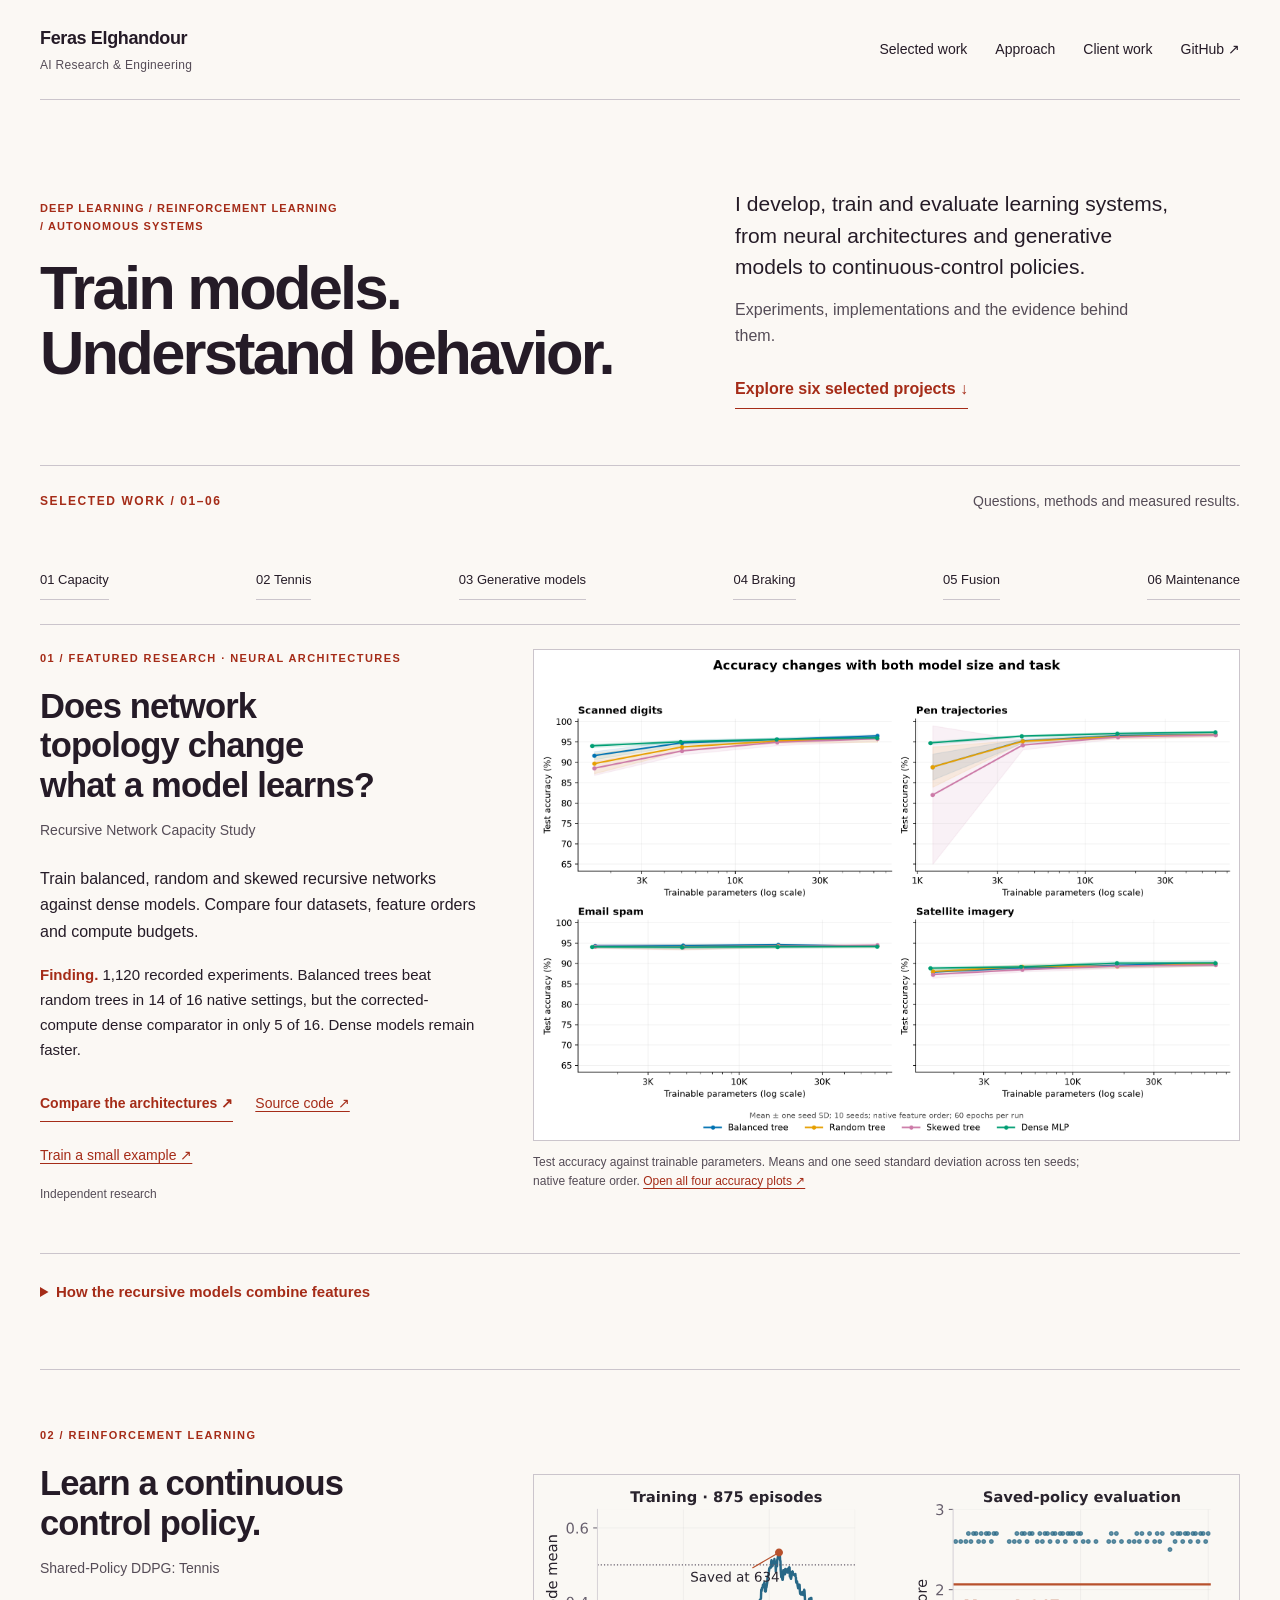
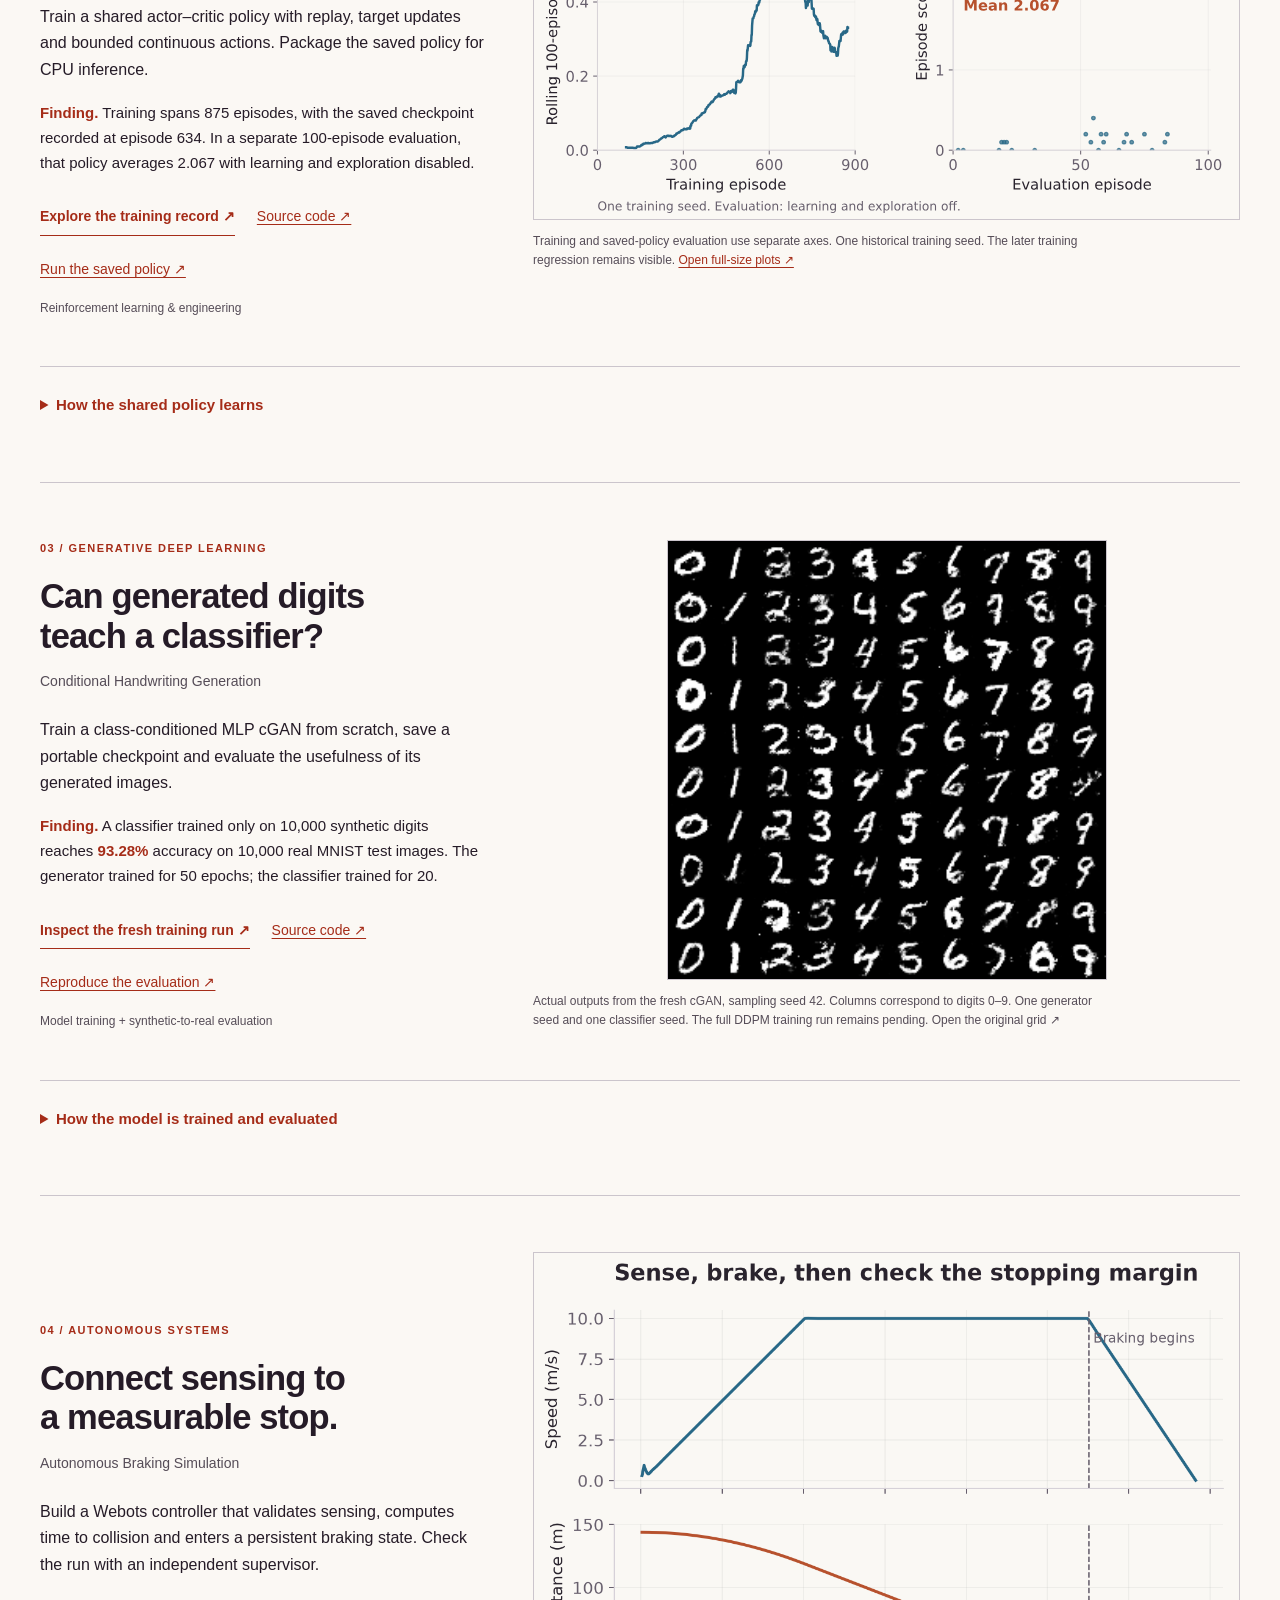
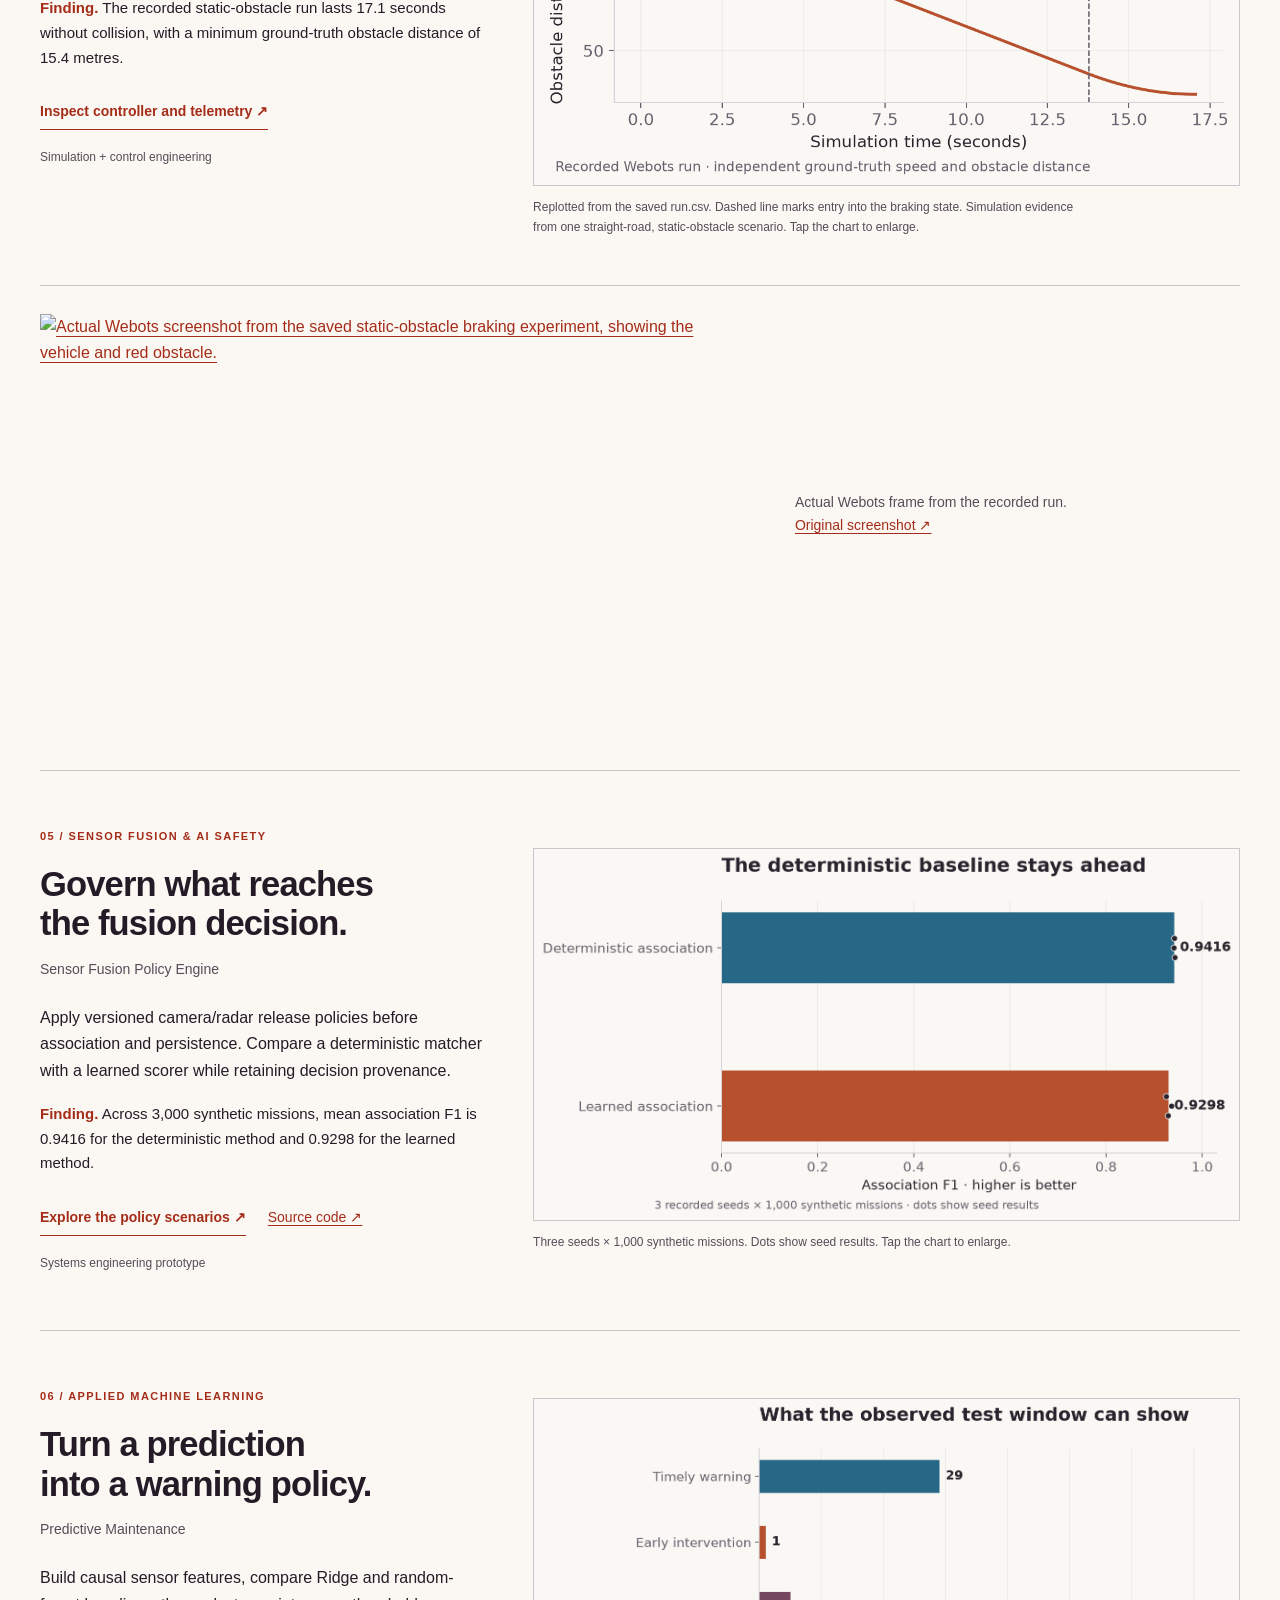
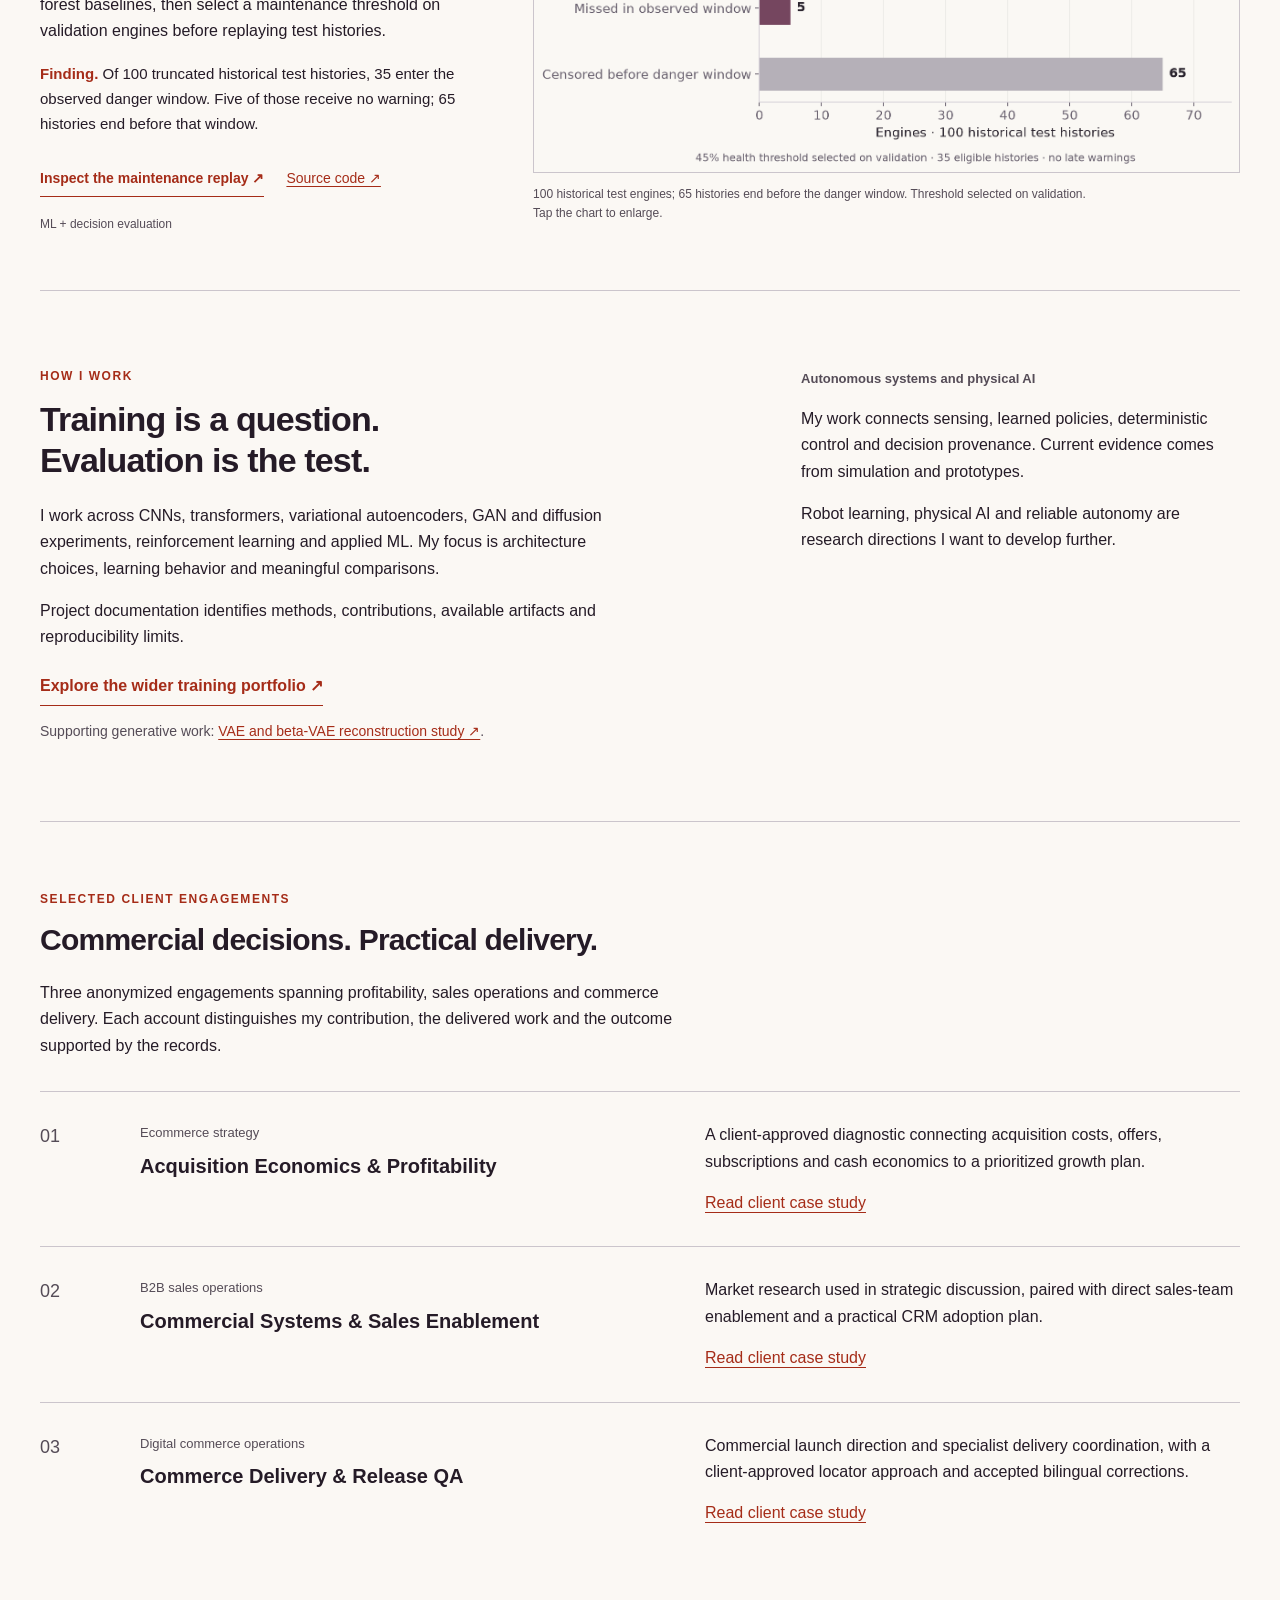
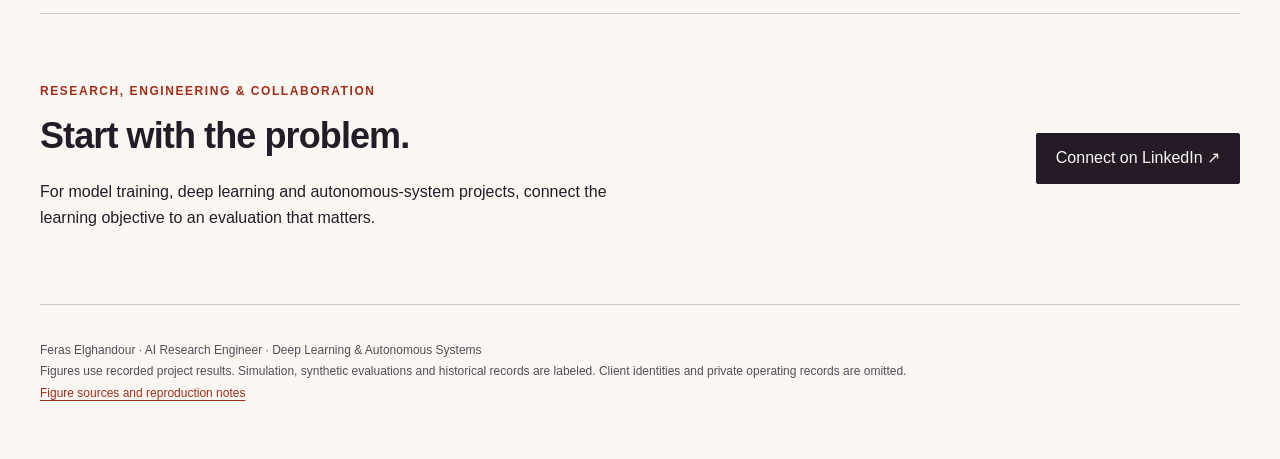
==== commit de37087e: "Feature fresh cGAN training and synthetic-to-real evaluation" ====
--- a/index.html
+++ b/index.html
@@ -1 +1 @@
-<!doctype html><html lang="en"><head><meta charset="utf-8"><meta name="viewport" content="width=device-width,initial-scale=1"><meta name="description" content="AI research engineering by Feras Elghandour: model training, deep learning, generative AI, reinforcement learning and autonomous systems. Explore six evidence-backed projects."><meta name="referrer" content="strict-origin-when-cross-origin"><meta http-equiv="Content-Security-Policy" content="default-src 'none'; script-src 'self'; style-src 'self' 'unsafe-inline'; img-src 'self' data: https://raw.githubusercontent.com/FerasElghandour/; connect-src 'none'; base-uri 'none'; form-action 'none'; object-src 'none'"><meta name="color-scheme" content="light"><title>AI Research Engineer | Deep Learning &amp; Autonomous Systems | Feras Elghandour</title><link rel="stylesheet" href="style.css"><link rel="stylesheet" href="visual.css?v=20261017-mechanisms"><link rel="icon" href="data:,"><link rel="canonical" href="https://feraselghandour.github.io/"><meta property="og:title" content="Feras Elghandour | AI Research Engineer | Deep Learning &amp; Autonomous Systems"><meta property="og:description" content="Model training, neural architecture experiments, generative models and autonomous systems. Inspect code, evaluations and six featured projects."><meta property="og:type" content="website"><meta property="og:url" content="https://feraselghandour.github.io/"><meta property="og:image" content="https://feraselghandour.github.io/assets/portfolio-preview.jpg"></head><body class="portfolio-page"><a class="skip" href="#main">Skip to content</a><header><nav aria-label="Main navigation"><a class="wordmark" href="/">Feras Elghandour<span>AI Research &amp; Engineering</span></a><div class="nav-links"><a href="#work">Selected work</a><a href="#approach">Approach</a><a href="#client-work">Client work</a><a href="https://github.com/FerasElghandour">GitHub ↗</a></div></nav></header><main id="main"><section class="visual-hero"><div><p class="eyebrow">Deep learning / Reinforcement learning / Autonomous systems</p><h1>Train models.<br>Understand behavior.</h1></div><div class="hero-summary"><p>I develop, train and evaluate learning systems, from neural architectures and generative models to continuous-control policies.</p><p class="secondary">Experiments, implementations and the evidence behind them.</p><a class="text-action" href="#work">Explore six selected projects ↓</a></div></section><section id="work" class="visual-work" aria-label="Six selected projects"><div class="work-heading"><p class="eyebrow">Selected work / 01–06</p><p>Questions, methods and measured results.</p></div><nav class="project-index" aria-label="Jump to a selected project"><a href="#recursive-network-capacity-study">01 Capacity</a><a href="#tennis-reinforcement-learning">02 Tennis</a><a href="#tabular-vae-comparison">03 Generative models</a><a href="#autonomous-braking-simulation">04 Braking</a><a href="#sensor-fusion-policy-engine">05 Fusion</a><a href="#predictive-maintenance">06 Maintenance</a></nav><article class="project lead-project" id="recursive-network-capacity-study"><div class="project-copy"><p class="eyebrow">01 / Featured research · Neural architectures</p><h2>Does network topology change what a model learns?</h2><p class="project-name">Recursive Network Capacity Study</p><p>Train balanced, random and skewed recursive networks against dense models. Compare four datasets, feature orders and compute budgets.</p><p class="finding"><strong>Finding.</strong> 1,120 recorded experiments. Balanced trees beat random trees in 14 of 16 native settings, but the corrected-compute dense comparator in only 5 of 16. Dense models remain faster.</p><div class="project-links"><a class="text-action" href="https://feraselghandour.github.io/recursive-network-capacity-study/">Compare the architectures ↗</a><a href="https://github.com/FerasElghandour/recursive-network-capacity-study">Source code ↗</a><a href="https://github.com/FerasElghandour/recursive-network-capacity-study#try-a-small-training-run">Train a small example ↗</a></div><p class="project-kind">Independent research</p></div><figure class="project-figure lead-figure"><a href="assets/capacity-results.png" aria-label="Open full-size figure: Recursive Network Capacity Study"><picture><source media="(max-width: 760px)" srcset="assets/capacity-overview-mobile.svg"><img src="assets/capacity-results.png" alt="Capacity comparison: balanced beats random in 14 of 16 native settings and the corrected-compute dense comparator in 5 of 16. The full figure compares four datasets across model sizes." loading="eager" decoding="async"></picture></a><figcaption><span class="wide-chart-note">Test accuracy against trainable parameters. Means and one seed standard deviation across ten seeds; native feature order.</span><span class="narrow-chart-note">Overview: settings won out of 16 native comparisons. Dense uses the corrected-compute comparator.</span> <a href="assets/capacity-results.png">Open all four accuracy plots ↗</a></figcaption></figure><details class="mechanism-details"><summary>How the recursive models combine features</summary><figure><picture><source media="(max-width: 760px)" srcset="assets/topology-comparison-mobile.svg"><img src="assets/topology-comparison.svg" alt="Balanced, random and skewed recursive topologies with eight feature groups and maximum merge depths three, four and seven." loading="lazy"></picture><figcaption>Eight-group schematics from the implemented seed-zero topologies. Blue blocks encode feature groups; orange nodes merge hidden vectors. Satimage uses nine groups. <a href="https://github.com/FerasElghandour/recursive-network-capacity-study#try-a-small-training-run">Run the example ↗</a></figcaption></figure></details></article><article class="project " id="tennis-reinforcement-learning"><div class="project-copy"><p class="eyebrow">02 / Reinforcement learning</p><h2>Learn a continuous control policy.</h2><p class="project-name">Shared-Policy DDPG: Tennis</p><p>Train a shared actor–critic policy with replay, target updates and bounded continuous actions. Package the saved policy for CPU inference.</p><p class="finding"><strong>Finding.</strong> Training spans 875 episodes, with the saved checkpoint recorded at episode 634. In a separate 100-episode evaluation, that policy averages 2.067 with learning and exploration disabled.</p><div class="project-links"><a class="text-action" href="https://feraselghandour.github.io/tennis-reinforcement-learning/">Explore the training record ↗</a><a href="https://github.com/FerasElghandour/tennis-reinforcement-learning">Source code ↗</a><a href="https://github.com/FerasElghandour/tennis-reinforcement-learning#try-the-saved-policy-on-cpu">Run the saved policy ↗</a></div><p class="project-kind">Reinforcement learning &amp; engineering</p></div><figure class="project-figure "><a href="assets/tennis-results.svg" aria-label="Open full-size figure: Shared-Policy DDPG: Tennis"><picture><source media="(max-width: 760px)" srcset="assets/tennis-results-mobile-v2.svg"><img src="assets/tennis-results.svg" alt="Two separate plots: the training rolling mean over 875 episodes, with checkpoint 634 marked, and 100 saved-policy evaluation scores with mean 2.067. The axes use different scales." loading="lazy" decoding="async"></picture></a><figcaption>Training and saved-policy evaluation use separate axes. One historical training seed. The later training regression remains visible. <a href="assets/tennis-results.svg">Open full-size plots ↗</a></figcaption></figure><details class="mechanism-details"><summary>How the shared policy learns</summary><figure><picture><source media="(max-width: 760px)" srcset="assets/shared-policy-mechanism-mobile.svg"><img src="assets/shared-policy-mechanism.svg" alt="Shared-policy actor, local critic, environment feedback, replay sampling and target updates." loading="lazy"></picture><figcaption>The implemented training path: shared actor, local critic, shared replay and soft target updates. The critic evaluates one player at a time. <a href="https://github.com/FerasElghandour/tennis-reinforcement-learning#try-the-saved-policy-on-cpu">Run the example ↗</a></figcaption></figure></details></article><article class="project " id="tabular-vae-comparison"><div class="project-copy"><p class="eyebrow">03 / Generative deep learning</p><h2>Measure the cost of stronger regularization.</h2><p class="project-name">VAE and Beta-VAE Comparison</p><p>Train a 30-feature VAE with a two-dimensional latent space. Compare β = 1 and β = 4 using training-only scaling and deterministic mean-latent reconstruction.</p><p class="finding"><strong>Finding.</strong> Recorded test reconstruction MSE: 0.2831 at β = 1 and 0.3231 at β = 4. Stronger regularization increases reconstruction error in this experiment.</p><div class="project-links"><a class="text-action" href="https://github.com/FerasElghandour/tabular-vae-comparison/blob/main/analysis.ipynb">Inspect the training notebook ↗</a></div><p class="project-kind">Generative model training</p></div><figure class="project-figure "><a href="assets/vae-comparison.png" aria-label="Open full-size figure: VAE and Beta-VAE Comparison"><picture><source media="(max-width: 760px)" srcset="assets/vae-mobile.svg"><img src="assets/vae-comparison.png" alt="VAE test reconstruction MSE is 0.2831 for beta one and 0.3231 for beta four." loading="lazy" decoding="async"></picture></a><figcaption>Recorded mean-latent test reconstruction MSE; lower is better. Small tabular benchmark. <span class="figure-hint">Tap the chart to enlarge.</span></figcaption></figure><figure class="supplement model-schematic"><a href="assets/vae-training.svg" aria-label="Open full-size VAE training diagram"><img src="assets/vae-training.svg" alt="VAE training path: scaled features to encoder, sampled 2D latent space, decoder and reconstruction, with a beta-weighted KL objective." loading="lazy"></a><figcaption>Architecture schematic of the implemented training path. Evaluation uses the latent mean, rather than a random sample.</figcaption></figure></article><article class="project " id="autonomous-braking-simulation"><div class="project-copy"><p class="eyebrow">04 / Autonomous systems</p><h2>Connect sensing to a measurable stop.</h2><p class="project-name">Autonomous Braking Simulation</p><p>Build a Webots controller that validates sensing, computes time to collision and enters a persistent braking state. Check the run with an independent supervisor.</p><p class="finding"><strong>Finding.</strong> The recorded static-obstacle run lasts 17.1 seconds without collision, with a minimum ground-truth obstacle distance of 15.4 metres.</p><div class="project-links"><a class="text-action" href="https://github.com/FerasElghandour/autonomous-braking-simulation#run-locally">Inspect controller and telemetry ↗</a></div><p class="project-kind">Simulation + control engineering</p></div><figure class="project-figure "><a href="assets/braking-telemetry.png" aria-label="Open full-size figure: Autonomous Braking Simulation"><picture><source media="(max-width: 760px)" srcset="assets/braking-mobile.svg"><img src="assets/braking-telemetry.png" alt="Ground-truth speed and obstacle distance over the recorded 17-second braking simulation." loading="lazy" decoding="async"></picture></a><figcaption>Replotted from the saved run.csv. Dashed line marks entry into the braking state. Simulation evidence from one straight-road, static-obstacle scenario. <span class="figure-hint">Tap the chart to enlarge.</span></figcaption></figure><figure class="supplement simulation-frame"><a href="https://raw.githubusercontent.com/FerasElghandour/autonomous-braking-simulation/main/results/final_screenshot.png"><img src="https://raw.githubusercontent.com/FerasElghandour/autonomous-braking-simulation/main/results/final_screenshot.png" alt="Actual Webots screenshot from the saved static-obstacle braking experiment, showing the vehicle and red obstacle." loading="lazy" width="946" height="839"></a><figcaption>Actual Webots frame from the recorded run. <a href="https://github.com/FerasElghandour/autonomous-braking-simulation/blob/main/results/final_screenshot.png">Original screenshot ↗</a></figcaption></figure></article><article class="project " id="sensor-fusion-policy-engine"><div class="project-copy"><p class="eyebrow">05 / Sensor fusion &amp; AI safety</p><h2>Govern what reaches the fusion decision.</h2><p class="project-name">Sensor Fusion Policy Engine</p><p>Apply versioned camera/radar release policies before association and persistence. Compare a deterministic matcher with a learned scorer while retaining decision provenance.</p><p class="finding"><strong>Finding.</strong> Across 3,000 synthetic missions, mean association F1 is 0.9416 for the deterministic method and 0.9298 for the learned method.</p><div class="project-links"><a class="text-action" href="https://feraselghandour.github.io/sensor-fusion-policy-engine/">Explore the policy scenarios ↗</a><a href="https://github.com/FerasElghandour/sensor-fusion-policy-engine">Source code ↗</a></div><p class="project-kind">Systems engineering prototype</p></div><figure class="project-figure "><a href="assets/fusion-comparison.png" aria-label="Open full-size figure: Sensor Fusion Policy Engine"><picture><source media="(max-width: 760px)" srcset="assets/fusion-mobile.svg"><img src="assets/fusion-comparison.png" alt="Deterministic sensor association has mean F1 0.9416; learned association has mean F1 0.9298 across three seeds." loading="lazy" decoding="async"></picture></a><figcaption>Three seeds × 1,000 synthetic missions. Dots show seed results. <span class="figure-hint">Tap the chart to enlarge.</span></figcaption></figure></article><article class="project " id="predictive-maintenance"><div class="project-copy"><p class="eyebrow">06 / Applied machine learning</p><h2>Turn a prediction into a warning policy.</h2><p class="project-name">Predictive Maintenance</p><p>Build causal sensor features, compare Ridge and random-forest baselines, then select a maintenance threshold on validation engines before replaying test histories.</p><p class="finding"><strong>Finding.</strong> Of 100 truncated historical test histories, 35 enter the observed danger window. Five of those receive no warning; 65 histories end before that window.</p><div class="project-links"><a class="text-action" href="https://feraselghandour.github.io/predictive-maintenance/">Inspect the maintenance replay ↗</a><a href="https://github.com/FerasElghandour/predictive-maintenance">Source code ↗</a></div><p class="project-kind">ML + decision evaluation</p></div><figure class="project-figure "><a href="assets/maintenance-outcomes.png" aria-label="Open full-size figure: Predictive Maintenance"><picture><source media="(max-width: 760px)" srcset="assets/maintenance-mobile.svg"><img src="assets/maintenance-outcomes.png" alt="Observed test outcomes: 29 timely warnings, one early intervention, five misses and 65 censored engine histories." loading="lazy" decoding="async"></picture></a><figcaption>100 historical test engines; 65 histories end before the danger window. Threshold selected on validation. <span class="figure-hint">Tap the chart to enlarge.</span></figcaption></figure></article></section><section class="section split" id="approach"><div><p class="eyebrow">How I work</p><h2>Training is a question.<br>Evaluation is the test.</h2><p>I work across CNNs, transformers, variational autoencoders, GAN and diffusion experiments, reinforcement learning and applied ML. My focus is architecture choices, learning behavior and meaningful comparisons.</p><p>Project documentation identifies methods, contributions, available artifacts and reproducibility limits.</p><a class="text-action" href="https://github.com/FerasElghandour#model-development-and-training">Explore the wider training portfolio ↗</a></div><aside><p class="label">Autonomous systems and physical AI</p><p>My work connects sensing, learned policies, deterministic control and decision provenance. Current evidence comes from simulation and prototypes.</p><p>Robot learning, physical AI and reliable autonomy are research directions I want to develop further.</p></aside></section><section class="section" id="client-work"><p class="eyebrow">Selected client engagements</p><h2>Commercial decisions. Practical delivery.</h2><p class="section-lead">Three anonymized engagements spanning profitability, sales operations and commerce delivery. Each account distinguishes my contribution, the delivered work and the outcome supported by the records.</p><article class="row"><div class="number">01</div><div><p class="category">Ecommerce strategy</p><h3><a href="case-studies/profitability-diagnostic/">Acquisition Economics &amp; Profitability</a></h3></div><div class="description"><p>A client-approved diagnostic connecting acquisition costs, offers, subscriptions and cash economics to a prioritized growth plan.</p><a href="case-studies/profitability-diagnostic/">Read client case study</a></div></article><article class="row"><div class="number">02</div><div><p class="category">B2B sales operations</p><h3><a href="case-studies/commercial-enablement/">Commercial Systems &amp; Sales Enablement</a></h3></div><div class="description"><p>Market research used in strategic discussion, paired with direct sales-team enablement and a practical CRM adoption plan.</p><a href="case-studies/commercial-enablement/">Read client case study</a></div></article><article class="row"><div class="number">03</div><div><p class="category">Digital commerce operations</p><h3><a href="case-studies/commerce-delivery/">Commerce Delivery &amp; Release QA</a></h3></div><div class="description"><p>Commercial launch direction and specialist delivery coordination, with a client-approved locator approach and accepted bilingual corrections.</p><a href="case-studies/commerce-delivery/">Read client case study</a></div></article></section><section class="section contact-strip"><div><p class="eyebrow">Research, engineering &amp; collaboration</p><h2>Start with the problem.</h2><p>For model training, deep learning and autonomous-system projects, connect the learning objective to an evaluation that matters.</p></div><a class="button" href="https://www.linkedin.com/in/feras-elghandour/">Connect on LinkedIn ↗</a></section></main><footer>Feras Elghandour · AI Research Engineer · Deep Learning &amp; Autonomous Systems<br>Figures use recorded project results. Simulation, synthetic evaluations and historical records are labeled. Client identities and private operating records are omitted.<br><a href="assets/FIGURE_SOURCES.md">Figure sources and reproduction notes</a></footer></body></html>
+<!doctype html><html lang="en"><head><meta charset="utf-8"><meta name="viewport" content="width=device-width,initial-scale=1"><meta name="description" content="AI research engineering by Feras Elghandour: model training, deep learning, generative AI, reinforcement learning and autonomous systems. Explore six evidence-backed projects."><meta name="referrer" content="strict-origin-when-cross-origin"><meta http-equiv="Content-Security-Policy" content="default-src 'none'; script-src 'self'; style-src 'self' 'unsafe-inline'; img-src 'self' data: https://raw.githubusercontent.com/FerasElghandour/; connect-src 'none'; base-uri 'none'; form-action 'none'; object-src 'none'"><meta name="color-scheme" content="light"><title>AI Research Engineer | Deep Learning &amp; Autonomous Systems | Feras Elghandour</title><link rel="stylesheet" href="style.css"><link rel="stylesheet" href="visual.css?v=20261017-generative"><link rel="icon" href="data:,"><link rel="canonical" href="https://feraselghandour.github.io/"><meta property="og:title" content="Feras Elghandour | AI Research Engineer | Deep Learning &amp; Autonomous Systems"><meta property="og:description" content="Model training, neural architecture experiments, generative models and autonomous systems. Inspect code, evaluations and six featured projects."><meta property="og:type" content="website"><meta property="og:url" content="https://feraselghandour.github.io/"><meta property="og:image" content="https://feraselghandour.github.io/assets/portfolio-preview.jpg"></head><body class="portfolio-page"><a class="skip" href="#main">Skip to content</a><header><nav aria-label="Main navigation"><a class="wordmark" href="/">Feras Elghandour<span>AI Research &amp; Engineering</span></a><div class="nav-links"><a href="#work">Selected work</a><a href="#approach">Approach</a><a href="#client-work">Client work</a><a href="https://github.com/FerasElghandour">GitHub ↗</a></div></nav></header><main id="main"><section class="visual-hero"><div><p class="eyebrow">Deep learning / Reinforcement learning / Autonomous systems</p><h1>Train models.<br>Understand behavior.</h1></div><div class="hero-summary"><p>I develop, train and evaluate learning systems, from neural architectures and generative models to continuous-control policies.</p><p class="secondary">Experiments, implementations and the evidence behind them.</p><a class="text-action" href="#work">Explore six selected projects ↓</a></div></section><section id="work" class="visual-work" aria-label="Six selected projects"><div class="work-heading"><p class="eyebrow">Selected work / 01–06</p><p>Questions, methods and measured results.</p></div><nav class="project-index" aria-label="Jump to a selected project"><a href="#recursive-network-capacity-study">01 Capacity</a><a href="#tennis-reinforcement-learning">02 Tennis</a><a href="#conditional-handwriting-generation">03 Generative models</a><a href="#autonomous-braking-simulation">04 Braking</a><a href="#sensor-fusion-policy-engine">05 Fusion</a><a href="#predictive-maintenance">06 Maintenance</a></nav><article class="project lead-project" id="recursive-network-capacity-study"><div class="project-copy"><p class="eyebrow">01 / Featured research · Neural architectures</p><h2>Does network topology change what a model learns?</h2><p class="project-name">Recursive Network Capacity Study</p><p>Train balanced, random and skewed recursive networks against dense models. Compare four datasets, feature orders and compute budgets.</p><p class="finding"><strong>Finding.</strong> 1,120 recorded experiments. Balanced trees beat random trees in 14 of 16 native settings, but the corrected-compute dense comparator in only 5 of 16. Dense models remain faster.</p><div class="project-links"><a class="text-action" href="https://feraselghandour.github.io/recursive-network-capacity-study/">Compare the architectures ↗</a><a href="https://github.com/FerasElghandour/recursive-network-capacity-study">Source code ↗</a><a href="https://github.com/FerasElghandour/recursive-network-capacity-study#try-a-small-training-run">Train a small example ↗</a></div><p class="project-kind">Independent research</p></div><figure class="project-figure lead-figure"><a href="assets/capacity-results.png" aria-label="Open full-size figure: Recursive Network Capacity Study"><picture><source media="(max-width: 760px)" srcset="assets/capacity-overview-mobile.svg"><img src="assets/capacity-results.png" alt="Capacity comparison: balanced beats random in 14 of 16 native settings and the corrected-compute dense comparator in 5 of 16. The full figure compares four datasets across model sizes." loading="eager" decoding="async"></picture></a><figcaption><span class="wide-chart-note">Test accuracy against trainable parameters. Means and one seed standard deviation across ten seeds; native feature order.</span><span class="narrow-chart-note">Overview: settings won out of 16 native comparisons. Dense uses the corrected-compute comparator.</span> <a href="assets/capacity-results.png">Open all four accuracy plots ↗</a></figcaption></figure><details class="mechanism-details"><summary>How the recursive models combine features</summary><figure><picture><source media="(max-width: 760px)" srcset="assets/topology-comparison-mobile.svg"><img src="assets/topology-comparison.svg" alt="Balanced, random and skewed recursive topologies with eight feature groups and maximum merge depths three, four and seven." loading="lazy"></picture><figcaption>Eight-group schematics from the implemented seed-zero topologies. Blue blocks encode feature groups; orange nodes merge hidden vectors. Satimage uses nine groups. <a href="https://github.com/FerasElghandour/recursive-network-capacity-study#try-a-small-training-run">Run the example ↗</a></figcaption></figure></details></article><article class="project " id="tennis-reinforcement-learning"><div class="project-copy"><p class="eyebrow">02 / Reinforcement learning</p><h2>Learn a continuous control policy.</h2><p class="project-name">Shared-Policy DDPG: Tennis</p><p>Train a shared actor–critic policy with replay, target updates and bounded continuous actions. Package the saved policy for CPU inference.</p><p class="finding"><strong>Finding.</strong> Training spans 875 episodes, with the saved checkpoint recorded at episode 634. In a separate 100-episode evaluation, that policy averages 2.067 with learning and exploration disabled.</p><div class="project-links"><a class="text-action" href="https://feraselghandour.github.io/tennis-reinforcement-learning/">Explore the training record ↗</a><a href="https://github.com/FerasElghandour/tennis-reinforcement-learning">Source code ↗</a><a href="https://github.com/FerasElghandour/tennis-reinforcement-learning#try-the-saved-policy-on-cpu">Run the saved policy ↗</a></div><p class="project-kind">Reinforcement learning &amp; engineering</p></div><figure class="project-figure "><a href="assets/tennis-results.svg" aria-label="Open full-size figure: Shared-Policy DDPG: Tennis"><picture><source media="(max-width: 760px)" srcset="assets/tennis-results-mobile-v2.svg"><img src="assets/tennis-results.svg" alt="Two separate plots: the training rolling mean over 875 episodes, with checkpoint 634 marked, and 100 saved-policy evaluation scores with mean 2.067. The axes use different scales." loading="lazy" decoding="async"></picture></a><figcaption>Training and saved-policy evaluation use separate axes. One historical training seed. The later training regression remains visible. <a href="assets/tennis-results.svg">Open full-size plots ↗</a></figcaption></figure><details class="mechanism-details"><summary>How the shared policy learns</summary><figure><picture><source media="(max-width: 760px)" srcset="assets/shared-policy-mechanism-mobile.svg"><img src="assets/shared-policy-mechanism.svg" alt="Shared-policy actor, local critic, environment feedback, replay sampling and target updates." loading="lazy"></picture><figcaption>The implemented training path: shared actor, local critic, shared replay and soft target updates. The critic evaluates one player at a time. <a href="https://github.com/FerasElghandour/tennis-reinforcement-learning#try-the-saved-policy-on-cpu">Run the example ↗</a></figcaption></figure></details></article><article class="project " id="conditional-handwriting-generation"><div class="project-copy"><p class="eyebrow">03 / Generative deep learning</p><h2>Can generated digits teach a classifier?</h2><p class="project-name">Conditional Handwriting Generation</p><p>Train a class-conditioned MLP cGAN from scratch, save a portable checkpoint and evaluate the usefulness of its generated images.</p><p class="finding"><strong>Finding.</strong> A classifier trained only on 10,000 synthetic digits reaches <strong>93.28%</strong> accuracy on 10,000 real MNIST test images. The generator trained for 50 epochs; the classifier trained for 20.</p><div class="project-links"><a class="text-action" href="https://github.com/FerasElghandour/conditional-handwriting-generation/blob/main/results/fresh-cgan/protocol.json">Inspect the fresh training run ↗</a><a href="https://github.com/FerasElghandour/conditional-handwriting-generation">Source code ↗</a><a href="https://github.com/FerasElghandour/conditional-handwriting-generation/blob/main/BENCHMARKS.md#fresh-cgan-end-to-end-reference">Reproduce the evaluation ↗</a></div><p class="project-kind">Model training + synthetic-to-real evaluation</p></div><figure class="project-figure generative-samples"><a href="assets/cgan-fresh-samples.png" aria-label="Open actual samples from the fresh 50-epoch cGAN"><img src="assets/cgan-fresh-samples.png" alt="One hundred actual generated MNIST digits from the fresh 50-epoch MLP cGAN; columns correspond to digits zero through nine." width="280" height="280" loading="lazy" decoding="async"></a><figcaption>Actual outputs from the fresh cGAN, sampling seed 42. Columns correspond to digits 0–9. One generator seed and one classifier seed. The full DDPM training run remains pending. <span class="figure-hint">Open the original grid ↗</span></figcaption></figure><details class="mechanism-details"><summary>How the model is trained and evaluated</summary><figure><picture><source media="(max-width: 760px)" srcset="assets/cgan-training-mobile.svg"><img src="assets/cgan-training.svg" alt="Train the MLP generator and discriminator on the MNIST training split for 50 epochs, generate ten thousand labeled digits, then train a fresh classifier on those synthetic images and evaluate it on ten thousand real test images." loading="lazy" decoding="async"></picture><figcaption>The reported accuracy measures synthetic-to-real classifier utility. Real MNIST test images train neither model. Full training and sampling records are linked above.</figcaption></figure></details></article><article class="project " id="autonomous-braking-simulation"><div class="project-copy"><p class="eyebrow">04 / Autonomous systems</p><h2>Connect sensing to a measurable stop.</h2><p class="project-name">Autonomous Braking Simulation</p><p>Build a Webots controller that validates sensing, computes time to collision and enters a persistent braking state. Check the run with an independent supervisor.</p><p class="finding"><strong>Finding.</strong> The recorded static-obstacle run lasts 17.1 seconds without collision, with a minimum ground-truth obstacle distance of 15.4 metres.</p><div class="project-links"><a class="text-action" href="https://github.com/FerasElghandour/autonomous-braking-simulation#run-locally">Inspect controller and telemetry ↗</a></div><p class="project-kind">Simulation + control engineering</p></div><figure class="project-figure "><a href="assets/braking-telemetry.png" aria-label="Open full-size figure: Autonomous Braking Simulation"><picture><source media="(max-width: 760px)" srcset="assets/braking-mobile.svg"><img src="assets/braking-telemetry.png" alt="Ground-truth speed and obstacle distance over the recorded 17-second braking simulation." loading="lazy" decoding="async"></picture></a><figcaption>Replotted from the saved run.csv. Dashed line marks entry into the braking state. Simulation evidence from one straight-road, static-obstacle scenario. <span class="figure-hint">Tap the chart to enlarge.</span></figcaption></figure><figure class="supplement simulation-frame"><a href="https://raw.githubusercontent.com/FerasElghandour/autonomous-braking-simulation/main/results/final_screenshot.png"><img src="https://raw.githubusercontent.com/FerasElghandour/autonomous-braking-simulation/main/results/final_screenshot.png" alt="Actual Webots screenshot from the saved static-obstacle braking experiment, showing the vehicle and red obstacle." loading="lazy" width="946" height="839"></a><figcaption>Actual Webots frame from the recorded run. <a href="https://github.com/FerasElghandour/autonomous-braking-simulation/blob/main/results/final_screenshot.png">Original screenshot ↗</a></figcaption></figure></article><article class="project " id="sensor-fusion-policy-engine"><div class="project-copy"><p class="eyebrow">05 / Sensor fusion &amp; AI safety</p><h2>Govern what reaches the fusion decision.</h2><p class="project-name">Sensor Fusion Policy Engine</p><p>Apply versioned camera/radar release policies before association and persistence. Compare a deterministic matcher with a learned scorer while retaining decision provenance.</p><p class="finding"><strong>Finding.</strong> Across 3,000 synthetic missions, mean association F1 is 0.9416 for the deterministic method and 0.9298 for the learned method.</p><div class="project-links"><a class="text-action" href="https://feraselghandour.github.io/sensor-fusion-policy-engine/">Explore the policy scenarios ↗</a><a href="https://github.com/FerasElghandour/sensor-fusion-policy-engine">Source code ↗</a></div><p class="project-kind">Systems engineering prototype</p></div><figure class="project-figure "><a href="assets/fusion-comparison.png" aria-label="Open full-size figure: Sensor Fusion Policy Engine"><picture><source media="(max-width: 760px)" srcset="assets/fusion-mobile.svg"><img src="assets/fusion-comparison.png" alt="Deterministic sensor association has mean F1 0.9416; learned association has mean F1 0.9298 across three seeds." loading="lazy" decoding="async"></picture></a><figcaption>Three seeds × 1,000 synthetic missions. Dots show seed results. <span class="figure-hint">Tap the chart to enlarge.</span></figcaption></figure></article><article class="project " id="predictive-maintenance"><div class="project-copy"><p class="eyebrow">06 / Applied machine learning</p><h2>Turn a prediction into a warning policy.</h2><p class="project-name">Predictive Maintenance</p><p>Build causal sensor features, compare Ridge and random-forest baselines, then select a maintenance threshold on validation engines before replaying test histories.</p><p class="finding"><strong>Finding.</strong> Of 100 truncated historical test histories, 35 enter the observed danger window. Five of those receive no warning; 65 histories end before that window.</p><div class="project-links"><a class="text-action" href="https://feraselghandour.github.io/predictive-maintenance/">Inspect the maintenance replay ↗</a><a href="https://github.com/FerasElghandour/predictive-maintenance">Source code ↗</a></div><p class="project-kind">ML + decision evaluation</p></div><figure class="project-figure "><a href="assets/maintenance-outcomes.png" aria-label="Open full-size figure: Predictive Maintenance"><picture><source media="(max-width: 760px)" srcset="assets/maintenance-mobile.svg"><img src="assets/maintenance-outcomes.png" alt="Observed test outcomes: 29 timely warnings, one early intervention, five misses and 65 censored engine histories." loading="lazy" decoding="async"></picture></a><figcaption>100 historical test engines; 65 histories end before the danger window. Threshold selected on validation. <span class="figure-hint">Tap the chart to enlarge.</span></figcaption></figure></article></section><section class="section split" id="approach"><div><p class="eyebrow">How I work</p><h2>Training is a question.<br>Evaluation is the test.</h2><p>I work across CNNs, transformers, variational autoencoders, GAN and diffusion experiments, reinforcement learning and applied ML. My focus is architecture choices, learning behavior and meaningful comparisons.</p><p>Project documentation identifies methods, contributions, available artifacts and reproducibility limits.</p><a class="text-action" href="https://github.com/FerasElghandour#model-development-and-training">Explore the wider training portfolio ↗</a><p class="small">Supporting generative work: <a id="tabular-vae-comparison" href="https://github.com/FerasElghandour/tabular-vae-comparison">VAE and beta-VAE reconstruction study ↗</a>.</p></div><aside><p class="label">Autonomous systems and physical AI</p><p>My work connects sensing, learned policies, deterministic control and decision provenance. Current evidence comes from simulation and prototypes.</p><p>Robot learning, physical AI and reliable autonomy are research directions I want to develop further.</p></aside></section><section class="section" id="client-work"><p class="eyebrow">Selected client engagements</p><h2>Commercial decisions. Practical delivery.</h2><p class="section-lead">Three anonymized engagements spanning profitability, sales operations and commerce delivery. Each account distinguishes my contribution, the delivered work and the outcome supported by the records.</p><article class="row"><div class="number">01</div><div><p class="category">Ecommerce strategy</p><h3><a href="case-studies/profitability-diagnostic/">Acquisition Economics &amp; Profitability</a></h3></div><div class="description"><p>A client-approved diagnostic connecting acquisition costs, offers, subscriptions and cash economics to a prioritized growth plan.</p><a href="case-studies/profitability-diagnostic/">Read client case study</a></div></article><article class="row"><div class="number">02</div><div><p class="category">B2B sales operations</p><h3><a href="case-studies/commercial-enablement/">Commercial Systems &amp; Sales Enablement</a></h3></div><div class="description"><p>Market research used in strategic discussion, paired with direct sales-team enablement and a practical CRM adoption plan.</p><a href="case-studies/commercial-enablement/">Read client case study</a></div></article><article class="row"><div class="number">03</div><div><p class="category">Digital commerce operations</p><h3><a href="case-studies/commerce-delivery/">Commerce Delivery &amp; Release QA</a></h3></div><div class="description"><p>Commercial launch direction and specialist delivery coordination, with a client-approved locator approach and accepted bilingual corrections.</p><a href="case-studies/commerce-delivery/">Read client case study</a></div></article></section><section class="section contact-strip"><div><p class="eyebrow">Research, engineering &amp; collaboration</p><h2>Start with the problem.</h2><p>For model training, deep learning and autonomous-system projects, connect the learning objective to an evaluation that matters.</p></div><a class="button" href="https://www.linkedin.com/in/feras-elghandour/">Connect on LinkedIn ↗</a></section></main><footer>Feras Elghandour · AI Research Engineer · Deep Learning &amp; Autonomous Systems<br>Figures use recorded project results. Simulation, synthetic evaluations and historical records are labeled. Client identities and private operating records are omitted.<br><a href="assets/FIGURE_SOURCES.md">Figure sources and reproduction notes</a></footer></body></html>
--- a/visual.css
+++ b/visual.css
@@ -63,3 +63,7 @@
 .mechanism-details img{display:block;width:100%;height:auto}
 .mechanism-details figcaption{font-size:13px;color:var(--muted);max-width:85ch;margin:12px 0 0}
 @media(max-width:760px){.project-index{gap:4px 20px}.project-index a{min-height:44px;box-sizing:border-box}.mechanism-details summary{font-size:16px;min-height:44px;box-sizing:border-box}.mechanism-details figcaption{font-size:14px}}
+
+/* Actual cGAN samples, kept legible without altering the recorded image. */
+.generative-samples>a{display:flex;justify-content:center}
+.generative-samples img{width:min(100%,440px);height:auto}
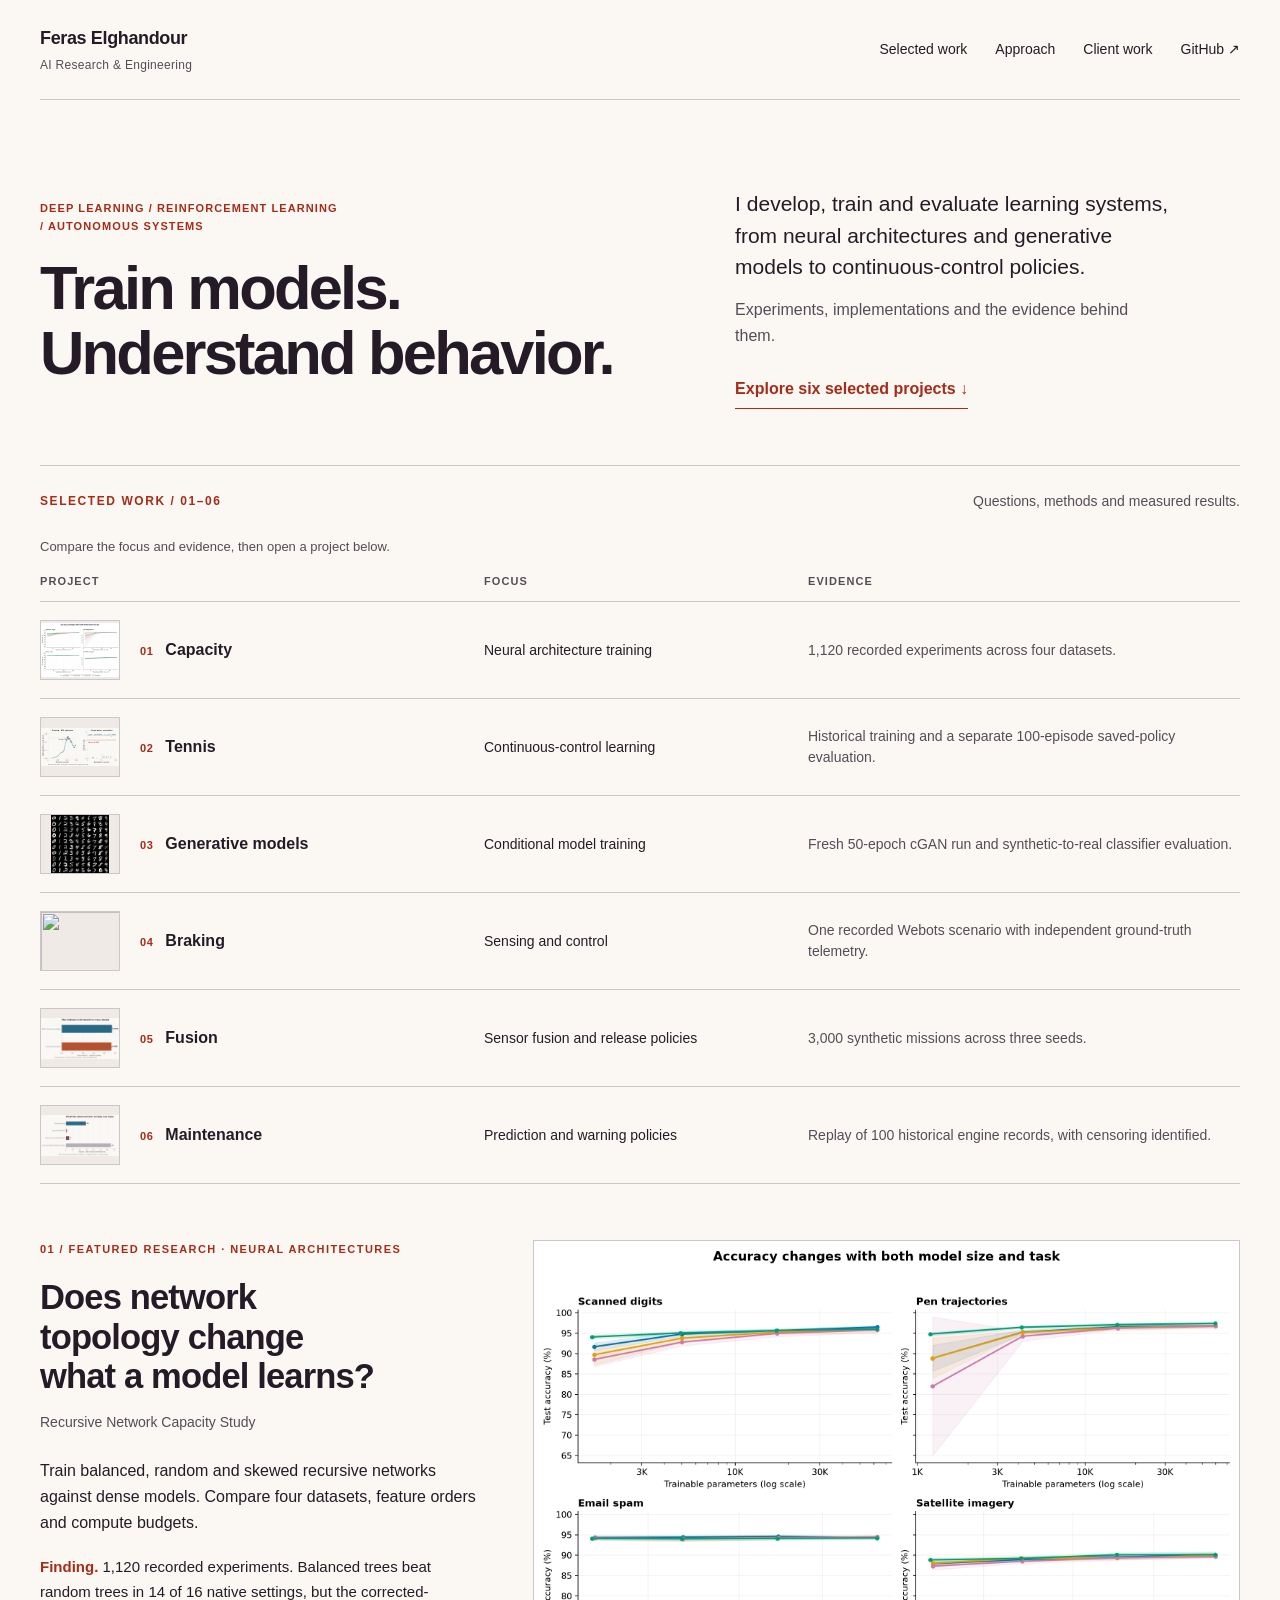
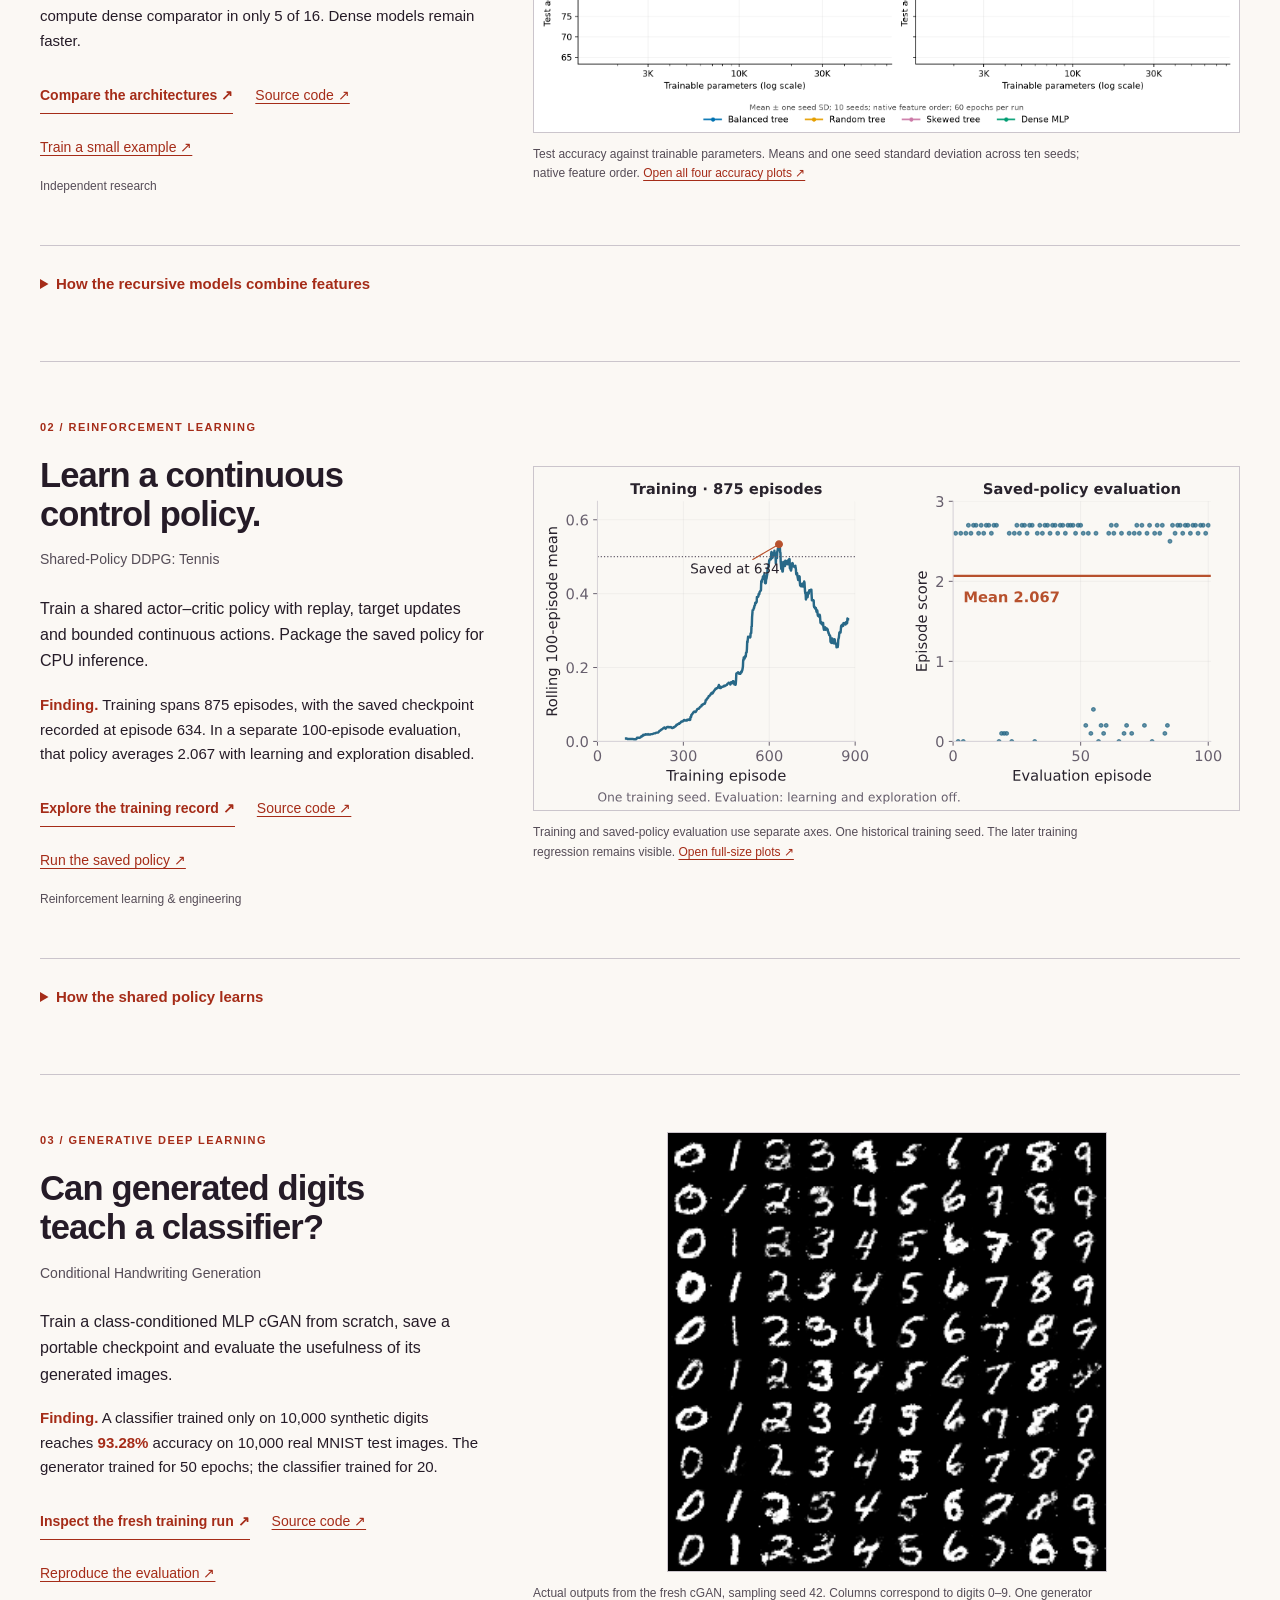
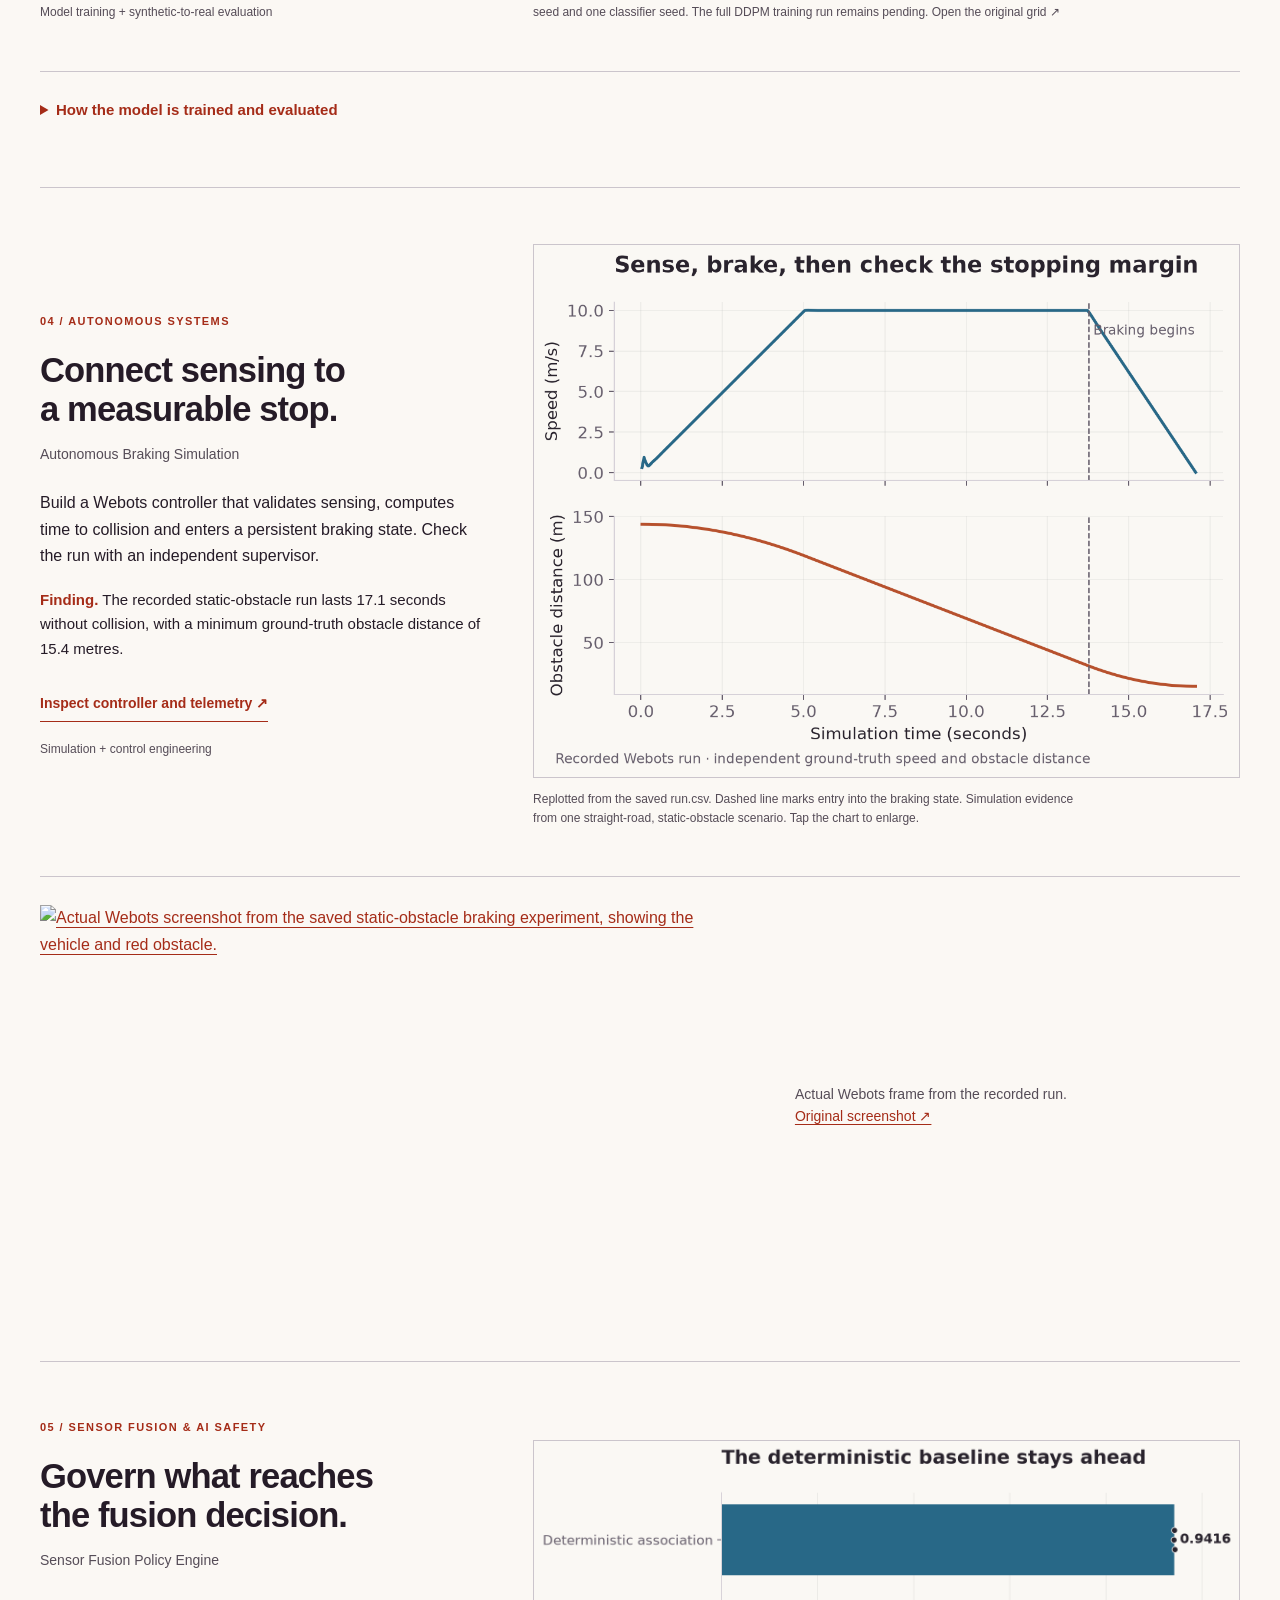
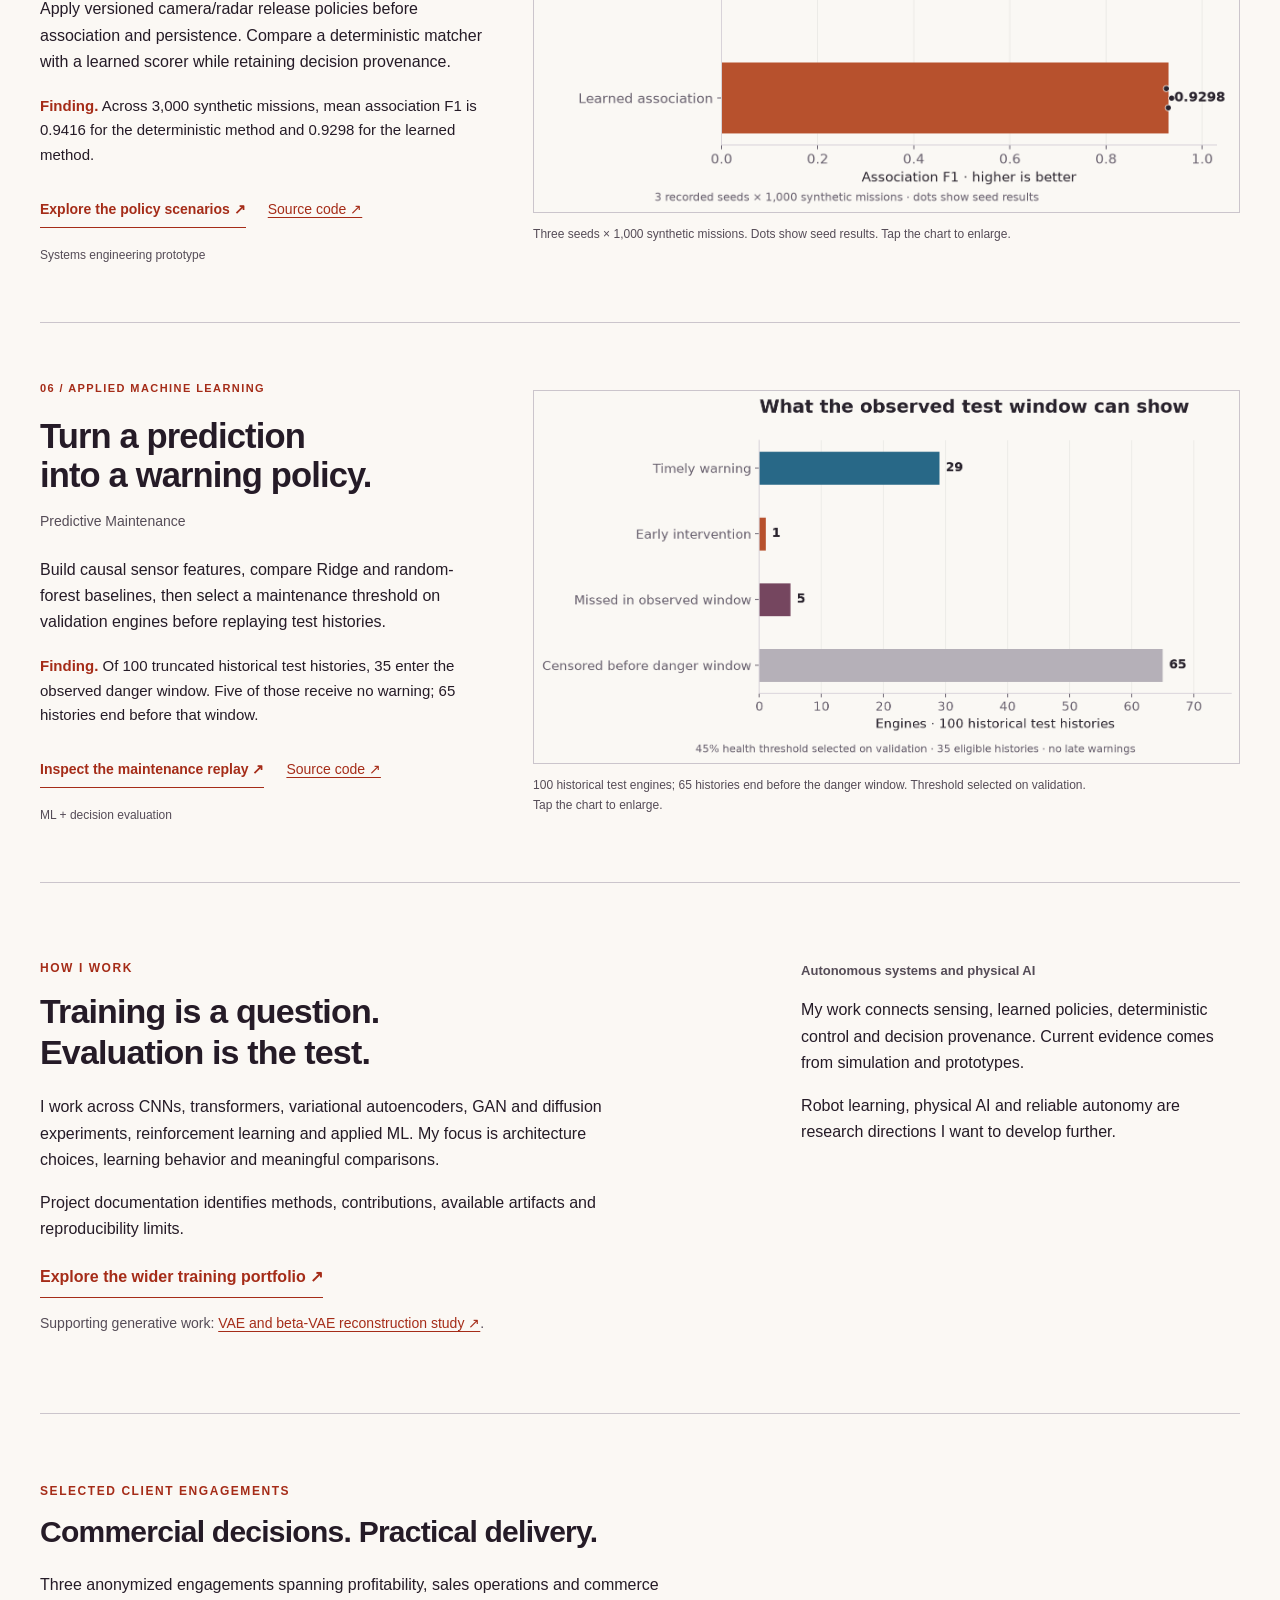
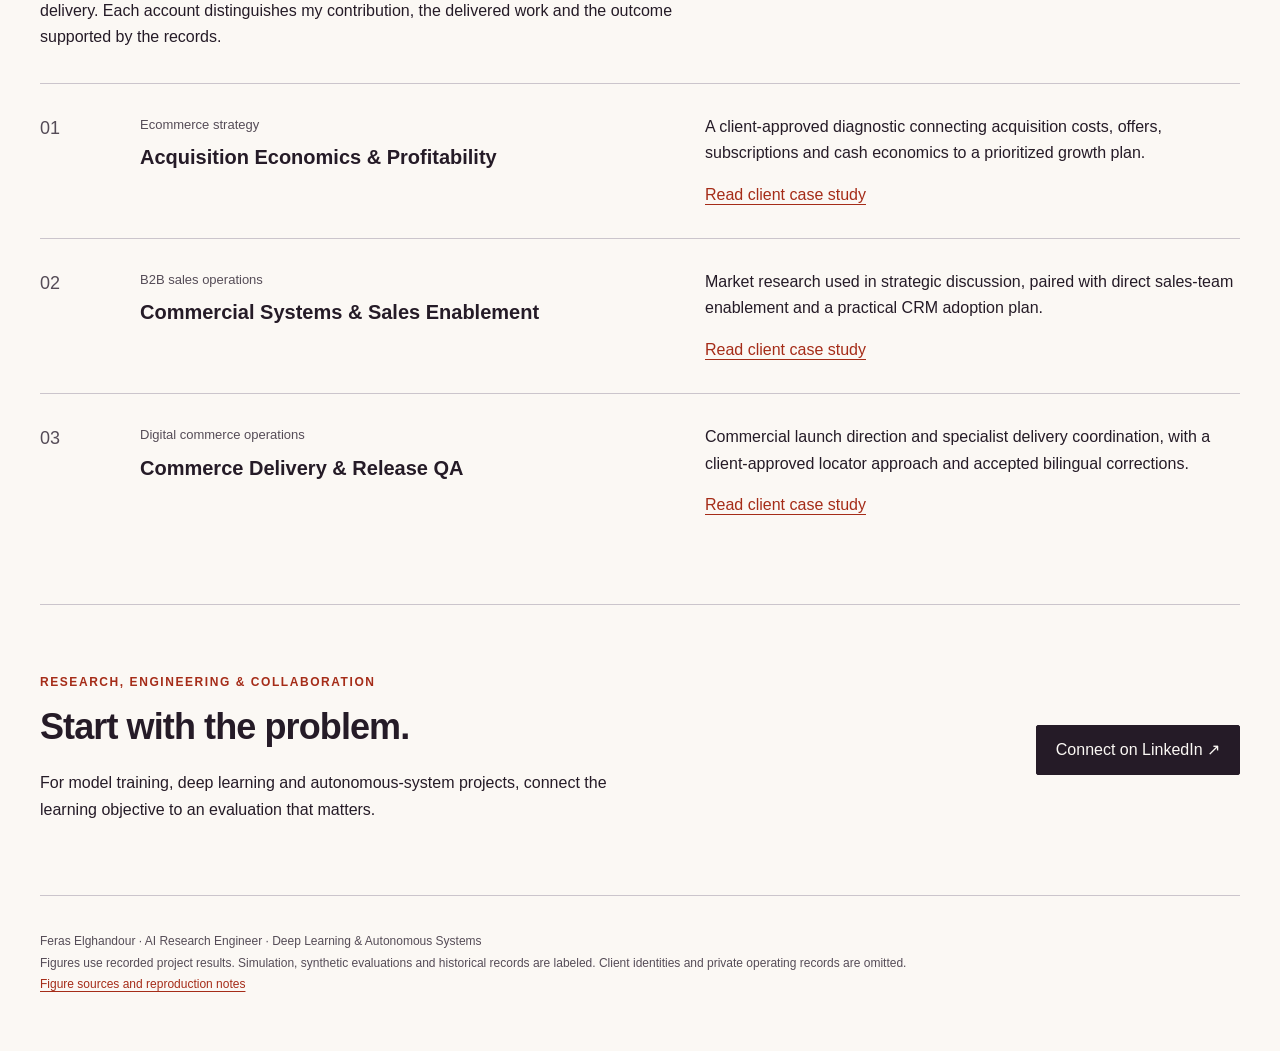
==== commit df11cccb: "Add an editorial project directory with actual thumbnails and evidence comparisons" ====
--- a/index.html
+++ b/index.html
@@ -1 +1 @@
-<!doctype html><html lang="en"><head><meta charset="utf-8"><meta name="viewport" content="width=device-width,initial-scale=1"><meta name="description" content="AI research engineering by Feras Elghandour: model training, deep learning, generative AI, reinforcement learning and autonomous systems. Explore six evidence-backed projects."><meta name="referrer" content="strict-origin-when-cross-origin"><meta http-equiv="Content-Security-Policy" content="default-src 'none'; script-src 'self'; style-src 'self' 'unsafe-inline'; img-src 'self' data: https://raw.githubusercontent.com/FerasElghandour/; connect-src 'none'; base-uri 'none'; form-action 'none'; object-src 'none'"><meta name="color-scheme" content="light"><title>AI Research Engineer | Deep Learning &amp; Autonomous Systems | Feras Elghandour</title><link rel="stylesheet" href="style.css"><link rel="stylesheet" href="visual.css?v=20261017-generative"><link rel="icon" href="data:,"><link rel="canonical" href="https://feraselghandour.github.io/"><meta property="og:title" content="Feras Elghandour | AI Research Engineer | Deep Learning &amp; Autonomous Systems"><meta property="og:description" content="Model training, neural architecture experiments, generative models and autonomous systems. Inspect code, evaluations and six featured projects."><meta property="og:type" content="website"><meta property="og:url" content="https://feraselghandour.github.io/"><meta property="og:image" content="https://feraselghandour.github.io/assets/portfolio-preview.jpg"></head><body class="portfolio-page"><a class="skip" href="#main">Skip to content</a><header><nav aria-label="Main navigation"><a class="wordmark" href="/">Feras Elghandour<span>AI Research &amp; Engineering</span></a><div class="nav-links"><a href="#work">Selected work</a><a href="#approach">Approach</a><a href="#client-work">Client work</a><a href="https://github.com/FerasElghandour">GitHub ↗</a></div></nav></header><main id="main"><section class="visual-hero"><div><p class="eyebrow">Deep learning / Reinforcement learning / Autonomous systems</p><h1>Train models.<br>Understand behavior.</h1></div><div class="hero-summary"><p>I develop, train and evaluate learning systems, from neural architectures and generative models to continuous-control policies.</p><p class="secondary">Experiments, implementations and the evidence behind them.</p><a class="text-action" href="#work">Explore six selected projects ↓</a></div></section><section id="work" class="visual-work" aria-label="Six selected projects"><div class="work-heading"><p class="eyebrow">Selected work / 01–06</p><p>Questions, methods and measured results.</p></div><nav class="project-index" aria-label="Jump to a selected project"><a href="#recursive-network-capacity-study">01 Capacity</a><a href="#tennis-reinforcement-learning">02 Tennis</a><a href="#conditional-handwriting-generation">03 Generative models</a><a href="#autonomous-braking-simulation">04 Braking</a><a href="#sensor-fusion-policy-engine">05 Fusion</a><a href="#predictive-maintenance">06 Maintenance</a></nav><article class="project lead-project" id="recursive-network-capacity-study"><div class="project-copy"><p class="eyebrow">01 / Featured research · Neural architectures</p><h2>Does network topology change what a model learns?</h2><p class="project-name">Recursive Network Capacity Study</p><p>Train balanced, random and skewed recursive networks against dense models. Compare four datasets, feature orders and compute budgets.</p><p class="finding"><strong>Finding.</strong> 1,120 recorded experiments. Balanced trees beat random trees in 14 of 16 native settings, but the corrected-compute dense comparator in only 5 of 16. Dense models remain faster.</p><div class="project-links"><a class="text-action" href="https://feraselghandour.github.io/recursive-network-capacity-study/">Compare the architectures ↗</a><a href="https://github.com/FerasElghandour/recursive-network-capacity-study">Source code ↗</a><a href="https://github.com/FerasElghandour/recursive-network-capacity-study#try-a-small-training-run">Train a small example ↗</a></div><p class="project-kind">Independent research</p></div><figure class="project-figure lead-figure"><a href="assets/capacity-results.png" aria-label="Open full-size figure: Recursive Network Capacity Study"><picture><source media="(max-width: 760px)" srcset="assets/capacity-overview-mobile.svg"><img src="assets/capacity-results.png" alt="Capacity comparison: balanced beats random in 14 of 16 native settings and the corrected-compute dense comparator in 5 of 16. The full figure compares four datasets across model sizes." loading="eager" decoding="async"></picture></a><figcaption><span class="wide-chart-note">Test accuracy against trainable parameters. Means and one seed standard deviation across ten seeds; native feature order.</span><span class="narrow-chart-note">Overview: settings won out of 16 native comparisons. Dense uses the corrected-compute comparator.</span> <a href="assets/capacity-results.png">Open all four accuracy plots ↗</a></figcaption></figure><details class="mechanism-details"><summary>How the recursive models combine features</summary><figure><picture><source media="(max-width: 760px)" srcset="assets/topology-comparison-mobile.svg"><img src="assets/topology-comparison.svg" alt="Balanced, random and skewed recursive topologies with eight feature groups and maximum merge depths three, four and seven." loading="lazy"></picture><figcaption>Eight-group schematics from the implemented seed-zero topologies. Blue blocks encode feature groups; orange nodes merge hidden vectors. Satimage uses nine groups. <a href="https://github.com/FerasElghandour/recursive-network-capacity-study#try-a-small-training-run">Run the example ↗</a></figcaption></figure></details></article><article class="project " id="tennis-reinforcement-learning"><div class="project-copy"><p class="eyebrow">02 / Reinforcement learning</p><h2>Learn a continuous control policy.</h2><p class="project-name">Shared-Policy DDPG: Tennis</p><p>Train a shared actor–critic policy with replay, target updates and bounded continuous actions. Package the saved policy for CPU inference.</p><p class="finding"><strong>Finding.</strong> Training spans 875 episodes, with the saved checkpoint recorded at episode 634. In a separate 100-episode evaluation, that policy averages 2.067 with learning and exploration disabled.</p><div class="project-links"><a class="text-action" href="https://feraselghandour.github.io/tennis-reinforcement-learning/">Explore the training record ↗</a><a href="https://github.com/FerasElghandour/tennis-reinforcement-learning">Source code ↗</a><a href="https://github.com/FerasElghandour/tennis-reinforcement-learning#try-the-saved-policy-on-cpu">Run the saved policy ↗</a></div><p class="project-kind">Reinforcement learning &amp; engineering</p></div><figure class="project-figure "><a href="assets/tennis-results.svg" aria-label="Open full-size figure: Shared-Policy DDPG: Tennis"><picture><source media="(max-width: 760px)" srcset="assets/tennis-results-mobile-v2.svg"><img src="assets/tennis-results.svg" alt="Two separate plots: the training rolling mean over 875 episodes, with checkpoint 634 marked, and 100 saved-policy evaluation scores with mean 2.067. The axes use different scales." loading="lazy" decoding="async"></picture></a><figcaption>Training and saved-policy evaluation use separate axes. One historical training seed. The later training regression remains visible. <a href="assets/tennis-results.svg">Open full-size plots ↗</a></figcaption></figure><details class="mechanism-details"><summary>How the shared policy learns</summary><figure><picture><source media="(max-width: 760px)" srcset="assets/shared-policy-mechanism-mobile.svg"><img src="assets/shared-policy-mechanism.svg" alt="Shared-policy actor, local critic, environment feedback, replay sampling and target updates." loading="lazy"></picture><figcaption>The implemented training path: shared actor, local critic, shared replay and soft target updates. The critic evaluates one player at a time. <a href="https://github.com/FerasElghandour/tennis-reinforcement-learning#try-the-saved-policy-on-cpu">Run the example ↗</a></figcaption></figure></details></article><article class="project " id="conditional-handwriting-generation"><div class="project-copy"><p class="eyebrow">03 / Generative deep learning</p><h2>Can generated digits teach a classifier?</h2><p class="project-name">Conditional Handwriting Generation</p><p>Train a class-conditioned MLP cGAN from scratch, save a portable checkpoint and evaluate the usefulness of its generated images.</p><p class="finding"><strong>Finding.</strong> A classifier trained only on 10,000 synthetic digits reaches <strong>93.28%</strong> accuracy on 10,000 real MNIST test images. The generator trained for 50 epochs; the classifier trained for 20.</p><div class="project-links"><a class="text-action" href="https://github.com/FerasElghandour/conditional-handwriting-generation/blob/main/results/fresh-cgan/protocol.json">Inspect the fresh training run ↗</a><a href="https://github.com/FerasElghandour/conditional-handwriting-generation">Source code ↗</a><a href="https://github.com/FerasElghandour/conditional-handwriting-generation/blob/main/BENCHMARKS.md#fresh-cgan-end-to-end-reference">Reproduce the evaluation ↗</a></div><p class="project-kind">Model training + synthetic-to-real evaluation</p></div><figure class="project-figure generative-samples"><a href="assets/cgan-fresh-samples.png" aria-label="Open actual samples from the fresh 50-epoch cGAN"><img src="assets/cgan-fresh-samples.png" alt="One hundred actual generated MNIST digits from the fresh 50-epoch MLP cGAN; columns correspond to digits zero through nine." width="280" height="280" loading="lazy" decoding="async"></a><figcaption>Actual outputs from the fresh cGAN, sampling seed 42. Columns correspond to digits 0–9. One generator seed and one classifier seed. The full DDPM training run remains pending. <span class="figure-hint">Open the original grid ↗</span></figcaption></figure><details class="mechanism-details"><summary>How the model is trained and evaluated</summary><figure><picture><source media="(max-width: 760px)" srcset="assets/cgan-training-mobile.svg"><img src="assets/cgan-training.svg" alt="Train the MLP generator and discriminator on the MNIST training split for 50 epochs, generate ten thousand labeled digits, then train a fresh classifier on those synthetic images and evaluate it on ten thousand real test images." loading="lazy" decoding="async"></picture><figcaption>The reported accuracy measures synthetic-to-real classifier utility. Real MNIST test images train neither model. Full training and sampling records are linked above.</figcaption></figure></details></article><article class="project " id="autonomous-braking-simulation"><div class="project-copy"><p class="eyebrow">04 / Autonomous systems</p><h2>Connect sensing to a measurable stop.</h2><p class="project-name">Autonomous Braking Simulation</p><p>Build a Webots controller that validates sensing, computes time to collision and enters a persistent braking state. Check the run with an independent supervisor.</p><p class="finding"><strong>Finding.</strong> The recorded static-obstacle run lasts 17.1 seconds without collision, with a minimum ground-truth obstacle distance of 15.4 metres.</p><div class="project-links"><a class="text-action" href="https://github.com/FerasElghandour/autonomous-braking-simulation#run-locally">Inspect controller and telemetry ↗</a></div><p class="project-kind">Simulation + control engineering</p></div><figure class="project-figure "><a href="assets/braking-telemetry.png" aria-label="Open full-size figure: Autonomous Braking Simulation"><picture><source media="(max-width: 760px)" srcset="assets/braking-mobile.svg"><img src="assets/braking-telemetry.png" alt="Ground-truth speed and obstacle distance over the recorded 17-second braking simulation." loading="lazy" decoding="async"></picture></a><figcaption>Replotted from the saved run.csv. Dashed line marks entry into the braking state. Simulation evidence from one straight-road, static-obstacle scenario. <span class="figure-hint">Tap the chart to enlarge.</span></figcaption></figure><figure class="supplement simulation-frame"><a href="https://raw.githubusercontent.com/FerasElghandour/autonomous-braking-simulation/main/results/final_screenshot.png"><img src="https://raw.githubusercontent.com/FerasElghandour/autonomous-braking-simulation/main/results/final_screenshot.png" alt="Actual Webots screenshot from the saved static-obstacle braking experiment, showing the vehicle and red obstacle." loading="lazy" width="946" height="839"></a><figcaption>Actual Webots frame from the recorded run. <a href="https://github.com/FerasElghandour/autonomous-braking-simulation/blob/main/results/final_screenshot.png">Original screenshot ↗</a></figcaption></figure></article><article class="project " id="sensor-fusion-policy-engine"><div class="project-copy"><p class="eyebrow">05 / Sensor fusion &amp; AI safety</p><h2>Govern what reaches the fusion decision.</h2><p class="project-name">Sensor Fusion Policy Engine</p><p>Apply versioned camera/radar release policies before association and persistence. Compare a deterministic matcher with a learned scorer while retaining decision provenance.</p><p class="finding"><strong>Finding.</strong> Across 3,000 synthetic missions, mean association F1 is 0.9416 for the deterministic method and 0.9298 for the learned method.</p><div class="project-links"><a class="text-action" href="https://feraselghandour.github.io/sensor-fusion-policy-engine/">Explore the policy scenarios ↗</a><a href="https://github.com/FerasElghandour/sensor-fusion-policy-engine">Source code ↗</a></div><p class="project-kind">Systems engineering prototype</p></div><figure class="project-figure "><a href="assets/fusion-comparison.png" aria-label="Open full-size figure: Sensor Fusion Policy Engine"><picture><source media="(max-width: 760px)" srcset="assets/fusion-mobile.svg"><img src="assets/fusion-comparison.png" alt="Deterministic sensor association has mean F1 0.9416; learned association has mean F1 0.9298 across three seeds." loading="lazy" decoding="async"></picture></a><figcaption>Three seeds × 1,000 synthetic missions. Dots show seed results. <span class="figure-hint">Tap the chart to enlarge.</span></figcaption></figure></article><article class="project " id="predictive-maintenance"><div class="project-copy"><p class="eyebrow">06 / Applied machine learning</p><h2>Turn a prediction into a warning policy.</h2><p class="project-name">Predictive Maintenance</p><p>Build causal sensor features, compare Ridge and random-forest baselines, then select a maintenance threshold on validation engines before replaying test histories.</p><p class="finding"><strong>Finding.</strong> Of 100 truncated historical test histories, 35 enter the observed danger window. Five of those receive no warning; 65 histories end before that window.</p><div class="project-links"><a class="text-action" href="https://feraselghandour.github.io/predictive-maintenance/">Inspect the maintenance replay ↗</a><a href="https://github.com/FerasElghandour/predictive-maintenance">Source code ↗</a></div><p class="project-kind">ML + decision evaluation</p></div><figure class="project-figure "><a href="assets/maintenance-outcomes.png" aria-label="Open full-size figure: Predictive Maintenance"><picture><source media="(max-width: 760px)" srcset="assets/maintenance-mobile.svg"><img src="assets/maintenance-outcomes.png" alt="Observed test outcomes: 29 timely warnings, one early intervention, five misses and 65 censored engine histories." loading="lazy" decoding="async"></picture></a><figcaption>100 historical test engines; 65 histories end before the danger window. Threshold selected on validation. <span class="figure-hint">Tap the chart to enlarge.</span></figcaption></figure></article></section><section class="section split" id="approach"><div><p class="eyebrow">How I work</p><h2>Training is a question.<br>Evaluation is the test.</h2><p>I work across CNNs, transformers, variational autoencoders, GAN and diffusion experiments, reinforcement learning and applied ML. My focus is architecture choices, learning behavior and meaningful comparisons.</p><p>Project documentation identifies methods, contributions, available artifacts and reproducibility limits.</p><a class="text-action" href="https://github.com/FerasElghandour#model-development-and-training">Explore the wider training portfolio ↗</a><p class="small">Supporting generative work: <a id="tabular-vae-comparison" href="https://github.com/FerasElghandour/tabular-vae-comparison">VAE and beta-VAE reconstruction study ↗</a>.</p></div><aside><p class="label">Autonomous systems and physical AI</p><p>My work connects sensing, learned policies, deterministic control and decision provenance. Current evidence comes from simulation and prototypes.</p><p>Robot learning, physical AI and reliable autonomy are research directions I want to develop further.</p></aside></section><section class="section" id="client-work"><p class="eyebrow">Selected client engagements</p><h2>Commercial decisions. Practical delivery.</h2><p class="section-lead">Three anonymized engagements spanning profitability, sales operations and commerce delivery. Each account distinguishes my contribution, the delivered work and the outcome supported by the records.</p><article class="row"><div class="number">01</div><div><p class="category">Ecommerce strategy</p><h3><a href="case-studies/profitability-diagnostic/">Acquisition Economics &amp; Profitability</a></h3></div><div class="description"><p>A client-approved diagnostic connecting acquisition costs, offers, subscriptions and cash economics to a prioritized growth plan.</p><a href="case-studies/profitability-diagnostic/">Read client case study</a></div></article><article class="row"><div class="number">02</div><div><p class="category">B2B sales operations</p><h3><a href="case-studies/commercial-enablement/">Commercial Systems &amp; Sales Enablement</a></h3></div><div class="description"><p>Market research used in strategic discussion, paired with direct sales-team enablement and a practical CRM adoption plan.</p><a href="case-studies/commercial-enablement/">Read client case study</a></div></article><article class="row"><div class="number">03</div><div><p class="category">Digital commerce operations</p><h3><a href="case-studies/commerce-delivery/">Commerce Delivery &amp; Release QA</a></h3></div><div class="description"><p>Commercial launch direction and specialist delivery coordination, with a client-approved locator approach and accepted bilingual corrections.</p><a href="case-studies/commerce-delivery/">Read client case study</a></div></article></section><section class="section contact-strip"><div><p class="eyebrow">Research, engineering &amp; collaboration</p><h2>Start with the problem.</h2><p>For model training, deep learning and autonomous-system projects, connect the learning objective to an evaluation that matters.</p></div><a class="button" href="https://www.linkedin.com/in/feras-elghandour/">Connect on LinkedIn ↗</a></section></main><footer>Feras Elghandour · AI Research Engineer · Deep Learning &amp; Autonomous Systems<br>Figures use recorded project results. Simulation, synthetic evaluations and historical records are labeled. Client identities and private operating records are omitted.<br><a href="assets/FIGURE_SOURCES.md">Figure sources and reproduction notes</a></footer></body></html>
+<!doctype html><html lang="en"><head><meta charset="utf-8"><meta name="viewport" content="width=device-width,initial-scale=1"><meta name="description" content="AI research engineering by Feras Elghandour: model training, deep learning, generative AI, reinforcement learning and autonomous systems. Explore six evidence-backed projects."><meta name="referrer" content="strict-origin-when-cross-origin"><meta http-equiv="Content-Security-Policy" content="default-src 'none'; script-src 'self'; style-src 'self' 'unsafe-inline'; img-src 'self' data: https://raw.githubusercontent.com/FerasElghandour/; connect-src 'none'; base-uri 'none'; form-action 'none'; object-src 'none'"><meta name="color-scheme" content="light"><title>AI Research Engineer | Deep Learning &amp; Autonomous Systems | Feras Elghandour</title><link rel="stylesheet" href="style.css"><link rel="stylesheet" href="visual.css?v=20261017-editorial"><link rel="icon" href="data:,"><link rel="canonical" href="https://feraselghandour.github.io/"><meta property="og:title" content="Feras Elghandour | AI Research Engineer | Deep Learning &amp; Autonomous Systems"><meta property="og:description" content="Model training, neural architecture experiments, generative models and autonomous systems. Inspect code, evaluations and six featured projects."><meta property="og:type" content="website"><meta property="og:url" content="https://feraselghandour.github.io/"><meta property="og:image" content="https://feraselghandour.github.io/assets/portfolio-preview.jpg"></head><body class="portfolio-page"><a class="skip" href="#main">Skip to content</a><header><nav aria-label="Main navigation"><a class="wordmark" href="/">Feras Elghandour<span>AI Research &amp; Engineering</span></a><div class="nav-links"><a href="#work">Selected work</a><a href="#approach">Approach</a><a href="#client-work">Client work</a><a href="https://github.com/FerasElghandour">GitHub ↗</a></div></nav></header><main id="main"><section class="visual-hero"><div><p class="eyebrow">Deep learning / Reinforcement learning / Autonomous systems</p><h1>Train models.<br>Understand behavior.</h1></div><div class="hero-summary"><p>I develop, train and evaluate learning systems, from neural architectures and generative models to continuous-control policies.</p><p class="secondary">Experiments, implementations and the evidence behind them.</p><a class="text-action" href="#work">Explore six selected projects ↓</a></div></section><section id="work" class="visual-work" aria-label="Six selected projects"><div class="work-heading"><p class="eyebrow">Selected work / 01–06</p><p>Questions, methods and measured results.</p></div><nav class="project-directory" aria-label="Jump to a selected project"><table class="project-overview" role="table"><caption>Compare the focus and evidence, then open a project below.</caption><thead role="rowgroup"><tr role="row"><th scope="col" role="columnheader">Project</th><th scope="col" role="columnheader">Focus</th><th scope="col" role="columnheader">Evidence</th></tr></thead><tbody role="rowgroup"><tr role="row"><th scope="row" role="rowheader"><a class="overview-project" href="#recursive-network-capacity-study"><img src="assets/capacity-results.png" alt="" width="80" height="60" loading="lazy" decoding="async"><span><span class="overview-title"><span class="overview-number">01</span>Capacity</span><span class="overview-mobile-focus" aria-hidden="true">Neural architecture training</span></span></a></th><td role="cell" class="overview-focus">Neural architecture training</td><td role="cell" class="overview-evidence">1,120 recorded experiments across four datasets.</td></tr><tr role="row"><th scope="row" role="rowheader"><a class="overview-project" href="#tennis-reinforcement-learning"><img src="assets/tennis-results.svg" alt="" width="80" height="60" loading="lazy" decoding="async"><span><span class="overview-title"><span class="overview-number">02</span>Tennis</span><span class="overview-mobile-focus" aria-hidden="true">Continuous-control learning</span></span></a></th><td role="cell" class="overview-focus">Continuous-control learning</td><td role="cell" class="overview-evidence">Historical training and a separate 100-episode saved-policy evaluation.</td></tr><tr role="row"><th scope="row" role="rowheader"><a class="overview-project" href="#conditional-handwriting-generation"><img src="assets/cgan-fresh-samples.png" alt="" width="80" height="60" loading="lazy" decoding="async"><span><span class="overview-title"><span class="overview-number">03</span>Generative models</span><span class="overview-mobile-focus" aria-hidden="true">Conditional model training</span></span></a></th><td role="cell" class="overview-focus">Conditional model training</td><td role="cell" class="overview-evidence">Fresh 50-epoch cGAN run and synthetic-to-real classifier evaluation.</td></tr><tr role="row"><th scope="row" role="rowheader"><a class="overview-project" href="#autonomous-braking-simulation"><img src="https://raw.githubusercontent.com/FerasElghandour/autonomous-braking-simulation/main/results/final_screenshot.png" alt="" width="80" height="60" loading="lazy" decoding="async"><span><span class="overview-title"><span class="overview-number">04</span>Braking</span><span class="overview-mobile-focus" aria-hidden="true">Sensing and control</span></span></a></th><td role="cell" class="overview-focus">Sensing and control</td><td role="cell" class="overview-evidence">One recorded Webots scenario with independent ground-truth telemetry.</td></tr><tr role="row"><th scope="row" role="rowheader"><a class="overview-project" href="#sensor-fusion-policy-engine"><img src="assets/fusion-comparison.png" alt="" width="80" height="60" loading="lazy" decoding="async"><span><span class="overview-title"><span class="overview-number">05</span>Fusion</span><span class="overview-mobile-focus" aria-hidden="true">Sensor fusion and release policies</span></span></a></th><td role="cell" class="overview-focus">Sensor fusion and release policies</td><td role="cell" class="overview-evidence">3,000 synthetic missions across three seeds.</td></tr><tr role="row"><th scope="row" role="rowheader"><a class="overview-project" href="#predictive-maintenance"><img src="assets/maintenance-outcomes.png" alt="" width="80" height="60" loading="lazy" decoding="async"><span><span class="overview-title"><span class="overview-number">06</span>Maintenance</span><span class="overview-mobile-focus" aria-hidden="true">Prediction and warning policies</span></span></a></th><td role="cell" class="overview-focus">Prediction and warning policies</td><td role="cell" class="overview-evidence">Replay of 100 historical engine records, with censoring identified.</td></tr></tbody></table></nav><article class="project lead-project" id="recursive-network-capacity-study"><div class="project-copy"><p class="eyebrow">01 / Featured research · Neural architectures</p><h2>Does network topology change what a model learns?</h2><p class="project-name">Recursive Network Capacity Study</p><p>Train balanced, random and skewed recursive networks against dense models. Compare four datasets, feature orders and compute budgets.</p><p class="finding"><strong>Finding.</strong> 1,120 recorded experiments. Balanced trees beat random trees in 14 of 16 native settings, but the corrected-compute dense comparator in only 5 of 16. Dense models remain faster.</p><div class="project-links"><a class="text-action" href="https://feraselghandour.github.io/recursive-network-capacity-study/">Compare the architectures ↗</a><a href="https://github.com/FerasElghandour/recursive-network-capacity-study">Source code ↗</a><a href="https://github.com/FerasElghandour/recursive-network-capacity-study#try-a-small-training-run">Train a small example ↗</a></div><p class="project-kind">Independent research</p></div><figure class="project-figure lead-figure"><a href="assets/capacity-results.png" aria-label="Open full-size figure: Recursive Network Capacity Study"><picture><source media="(max-width: 760px)" srcset="assets/capacity-overview-mobile.svg"><img src="assets/capacity-results.png" alt="Capacity comparison: balanced beats random in 14 of 16 native settings and the corrected-compute dense comparator in 5 of 16. The full figure compares four datasets across model sizes." loading="eager" decoding="async"></picture></a><figcaption><span class="wide-chart-note">Test accuracy against trainable parameters. Means and one seed standard deviation across ten seeds; native feature order.</span><span class="narrow-chart-note">Overview: settings won out of 16 native comparisons. Dense uses the corrected-compute comparator.</span> <a href="assets/capacity-results.png">Open all four accuracy plots ↗</a></figcaption></figure><details class="mechanism-details"><summary>How the recursive models combine features</summary><figure><picture><source media="(max-width: 760px)" srcset="assets/topology-comparison-mobile.svg"><img src="assets/topology-comparison.svg" alt="Balanced, random and skewed recursive topologies with eight feature groups and maximum merge depths three, four and seven." loading="lazy"></picture><figcaption>Eight-group schematics from the implemented seed-zero topologies. Blue blocks encode feature groups; orange nodes merge hidden vectors. Satimage uses nine groups. <a href="https://github.com/FerasElghandour/recursive-network-capacity-study#try-a-small-training-run">Run the example ↗</a></figcaption></figure></details></article><article class="project " id="tennis-reinforcement-learning"><div class="project-copy"><p class="eyebrow">02 / Reinforcement learning</p><h2>Learn a continuous control policy.</h2><p class="project-name">Shared-Policy DDPG: Tennis</p><p>Train a shared actor–critic policy with replay, target updates and bounded continuous actions. Package the saved policy for CPU inference.</p><p class="finding"><strong>Finding.</strong> Training spans 875 episodes, with the saved checkpoint recorded at episode 634. In a separate 100-episode evaluation, that policy averages 2.067 with learning and exploration disabled.</p><div class="project-links"><a class="text-action" href="https://feraselghandour.github.io/tennis-reinforcement-learning/">Explore the training record ↗</a><a href="https://github.com/FerasElghandour/tennis-reinforcement-learning">Source code ↗</a><a href="https://github.com/FerasElghandour/tennis-reinforcement-learning#try-the-saved-policy-on-cpu">Run the saved policy ↗</a></div><p class="project-kind">Reinforcement learning &amp; engineering</p></div><figure class="project-figure "><a href="assets/tennis-results.svg" aria-label="Open full-size figure: Shared-Policy DDPG: Tennis"><picture><source media="(max-width: 760px)" srcset="assets/tennis-results-mobile-v2.svg"><img src="assets/tennis-results.svg" alt="Two separate plots: the training rolling mean over 875 episodes, with checkpoint 634 marked, and 100 saved-policy evaluation scores with mean 2.067. The axes use different scales." loading="lazy" decoding="async"></picture></a><figcaption>Training and saved-policy evaluation use separate axes. One historical training seed. The later training regression remains visible. <a href="assets/tennis-results.svg">Open full-size plots ↗</a></figcaption></figure><details class="mechanism-details"><summary>How the shared policy learns</summary><figure><picture><source media="(max-width: 760px)" srcset="assets/shared-policy-mechanism-mobile.svg"><img src="assets/shared-policy-mechanism.svg" alt="Shared-policy actor, local critic, environment feedback, replay sampling and target updates." loading="lazy"></picture><figcaption>The implemented training path: shared actor, local critic, shared replay and soft target updates. The critic evaluates one player at a time. <a href="https://github.com/FerasElghandour/tennis-reinforcement-learning#try-the-saved-policy-on-cpu">Run the example ↗</a></figcaption></figure></details></article><article class="project " id="conditional-handwriting-generation"><div class="project-copy"><p class="eyebrow">03 / Generative deep learning</p><h2>Can generated digits teach a classifier?</h2><p class="project-name">Conditional Handwriting Generation</p><p>Train a class-conditioned MLP cGAN from scratch, save a portable checkpoint and evaluate the usefulness of its generated images.</p><p class="finding"><strong>Finding.</strong> A classifier trained only on 10,000 synthetic digits reaches <strong>93.28%</strong> accuracy on 10,000 real MNIST test images. The generator trained for 50 epochs; the classifier trained for 20.</p><div class="project-links"><a class="text-action" href="https://github.com/FerasElghandour/conditional-handwriting-generation/blob/main/results/fresh-cgan/protocol.json">Inspect the fresh training run ↗</a><a href="https://github.com/FerasElghandour/conditional-handwriting-generation">Source code ↗</a><a href="https://github.com/FerasElghandour/conditional-handwriting-generation/blob/main/BENCHMARKS.md#fresh-cgan-end-to-end-reference">Reproduce the evaluation ↗</a></div><p class="project-kind">Model training + synthetic-to-real evaluation</p></div><figure class="project-figure generative-samples"><a href="assets/cgan-fresh-samples.png" aria-label="Open actual samples from the fresh 50-epoch cGAN"><img src="assets/cgan-fresh-samples.png" alt="One hundred actual generated MNIST digits from the fresh 50-epoch MLP cGAN; columns correspond to digits zero through nine." width="280" height="280" loading="lazy" decoding="async"></a><figcaption>Actual outputs from the fresh cGAN, sampling seed 42. Columns correspond to digits 0–9. One generator seed and one classifier seed. The full DDPM training run remains pending. <span class="figure-hint">Open the original grid ↗</span></figcaption></figure><details class="mechanism-details"><summary>How the model is trained and evaluated</summary><figure><picture><source media="(max-width: 760px)" srcset="assets/cgan-training-mobile.svg"><img src="assets/cgan-training.svg" alt="Train the MLP generator and discriminator on the MNIST training split for 50 epochs, generate ten thousand labeled digits, then train a fresh classifier on those synthetic images and evaluate it on ten thousand real test images." loading="lazy" decoding="async"></picture><figcaption>The reported accuracy measures synthetic-to-real classifier utility. Real MNIST test images train neither model. Full training and sampling records are linked above.</figcaption></figure></details></article><article class="project " id="autonomous-braking-simulation"><div class="project-copy"><p class="eyebrow">04 / Autonomous systems</p><h2>Connect sensing to a measurable stop.</h2><p class="project-name">Autonomous Braking Simulation</p><p>Build a Webots controller that validates sensing, computes time to collision and enters a persistent braking state. Check the run with an independent supervisor.</p><p class="finding"><strong>Finding.</strong> The recorded static-obstacle run lasts 17.1 seconds without collision, with a minimum ground-truth obstacle distance of 15.4 metres.</p><div class="project-links"><a class="text-action" href="https://github.com/FerasElghandour/autonomous-braking-simulation#run-locally">Inspect controller and telemetry ↗</a></div><p class="project-kind">Simulation + control engineering</p></div><figure class="project-figure "><a href="assets/braking-telemetry.png" aria-label="Open full-size figure: Autonomous Braking Simulation"><picture><source media="(max-width: 760px)" srcset="assets/braking-mobile.svg"><img src="assets/braking-telemetry.png" alt="Ground-truth speed and obstacle distance over the recorded 17-second braking simulation." loading="lazy" decoding="async"></picture></a><figcaption>Replotted from the saved run.csv. Dashed line marks entry into the braking state. Simulation evidence from one straight-road, static-obstacle scenario. <span class="figure-hint">Tap the chart to enlarge.</span></figcaption></figure><figure class="supplement simulation-frame"><a href="https://raw.githubusercontent.com/FerasElghandour/autonomous-braking-simulation/main/results/final_screenshot.png"><img src="https://raw.githubusercontent.com/FerasElghandour/autonomous-braking-simulation/main/results/final_screenshot.png" alt="Actual Webots screenshot from the saved static-obstacle braking experiment, showing the vehicle and red obstacle." loading="lazy" width="946" height="839"></a><figcaption>Actual Webots frame from the recorded run. <a href="https://github.com/FerasElghandour/autonomous-braking-simulation/blob/main/results/final_screenshot.png">Original screenshot ↗</a></figcaption></figure></article><article class="project " id="sensor-fusion-policy-engine"><div class="project-copy"><p class="eyebrow">05 / Sensor fusion &amp; AI safety</p><h2>Govern what reaches the fusion decision.</h2><p class="project-name">Sensor Fusion Policy Engine</p><p>Apply versioned camera/radar release policies before association and persistence. Compare a deterministic matcher with a learned scorer while retaining decision provenance.</p><p class="finding"><strong>Finding.</strong> Across 3,000 synthetic missions, mean association F1 is 0.9416 for the deterministic method and 0.9298 for the learned method.</p><div class="project-links"><a class="text-action" href="https://feraselghandour.github.io/sensor-fusion-policy-engine/">Explore the policy scenarios ↗</a><a href="https://github.com/FerasElghandour/sensor-fusion-policy-engine">Source code ↗</a></div><p class="project-kind">Systems engineering prototype</p></div><figure class="project-figure "><a href="assets/fusion-comparison.png" aria-label="Open full-size figure: Sensor Fusion Policy Engine"><picture><source media="(max-width: 760px)" srcset="assets/fusion-mobile.svg"><img src="assets/fusion-comparison.png" alt="Deterministic sensor association has mean F1 0.9416; learned association has mean F1 0.9298 across three seeds." loading="lazy" decoding="async"></picture></a><figcaption>Three seeds × 1,000 synthetic missions. Dots show seed results. <span class="figure-hint">Tap the chart to enlarge.</span></figcaption></figure></article><article class="project " id="predictive-maintenance"><div class="project-copy"><p class="eyebrow">06 / Applied machine learning</p><h2>Turn a prediction into a warning policy.</h2><p class="project-name">Predictive Maintenance</p><p>Build causal sensor features, compare Ridge and random-forest baselines, then select a maintenance threshold on validation engines before replaying test histories.</p><p class="finding"><strong>Finding.</strong> Of 100 truncated historical test histories, 35 enter the observed danger window. Five of those receive no warning; 65 histories end before that window.</p><div class="project-links"><a class="text-action" href="https://feraselghandour.github.io/predictive-maintenance/">Inspect the maintenance replay ↗</a><a href="https://github.com/FerasElghandour/predictive-maintenance">Source code ↗</a></div><p class="project-kind">ML + decision evaluation</p></div><figure class="project-figure "><a href="assets/maintenance-outcomes.png" aria-label="Open full-size figure: Predictive Maintenance"><picture><source media="(max-width: 760px)" srcset="assets/maintenance-mobile.svg"><img src="assets/maintenance-outcomes.png" alt="Observed test outcomes: 29 timely warnings, one early intervention, five misses and 65 censored engine histories." loading="lazy" decoding="async"></picture></a><figcaption>100 historical test engines; 65 histories end before the danger window. Threshold selected on validation. <span class="figure-hint">Tap the chart to enlarge.</span></figcaption></figure></article></section><section class="section split" id="approach"><div><p class="eyebrow">How I work</p><h2>Training is a question.<br>Evaluation is the test.</h2><p>I work across CNNs, transformers, variational autoencoders, GAN and diffusion experiments, reinforcement learning and applied ML. My focus is architecture choices, learning behavior and meaningful comparisons.</p><p>Project documentation identifies methods, contributions, available artifacts and reproducibility limits.</p><a class="text-action" href="https://github.com/FerasElghandour#model-development-and-training">Explore the wider training portfolio ↗</a><p class="small">Supporting generative work: <a id="tabular-vae-comparison" href="https://github.com/FerasElghandour/tabular-vae-comparison">VAE and beta-VAE reconstruction study ↗</a>.</p></div><aside><p class="label">Autonomous systems and physical AI</p><p>My work connects sensing, learned policies, deterministic control and decision provenance. Current evidence comes from simulation and prototypes.</p><p>Robot learning, physical AI and reliable autonomy are research directions I want to develop further.</p></aside></section><section class="section" id="client-work"><p class="eyebrow">Selected client engagements</p><h2>Commercial decisions. Practical delivery.</h2><p class="section-lead">Three anonymized engagements spanning profitability, sales operations and commerce delivery. Each account distinguishes my contribution, the delivered work and the outcome supported by the records.</p><article class="row"><div class="number">01</div><div><p class="category">Ecommerce strategy</p><h3><a href="case-studies/profitability-diagnostic/">Acquisition Economics &amp; Profitability</a></h3></div><div class="description"><p>A client-approved diagnostic connecting acquisition costs, offers, subscriptions and cash economics to a prioritized growth plan.</p><a href="case-studies/profitability-diagnostic/">Read client case study</a></div></article><article class="row"><div class="number">02</div><div><p class="category">B2B sales operations</p><h3><a href="case-studies/commercial-enablement/">Commercial Systems &amp; Sales Enablement</a></h3></div><div class="description"><p>Market research used in strategic discussion, paired with direct sales-team enablement and a practical CRM adoption plan.</p><a href="case-studies/commercial-enablement/">Read client case study</a></div></article><article class="row"><div class="number">03</div><div><p class="category">Digital commerce operations</p><h3><a href="case-studies/commerce-delivery/">Commerce Delivery &amp; Release QA</a></h3></div><div class="description"><p>Commercial launch direction and specialist delivery coordination, with a client-approved locator approach and accepted bilingual corrections.</p><a href="case-studies/commerce-delivery/">Read client case study</a></div></article></section><section class="section contact-strip"><div><p class="eyebrow">Research, engineering &amp; collaboration</p><h2>Start with the problem.</h2><p>For model training, deep learning and autonomous-system projects, connect the learning objective to an evaluation that matters.</p></div><a class="button" href="https://www.linkedin.com/in/feras-elghandour/">Connect on LinkedIn ↗</a></section></main><footer>Feras Elghandour · AI Research Engineer · Deep Learning &amp; Autonomous Systems<br>Figures use recorded project results. Simulation, synthetic evaluations and historical records are labeled. Client identities and private operating records are omitted.<br><a href="assets/FIGURE_SOURCES.md">Figure sources and reproduction notes</a></footer></body></html>
--- a/visual.css
+++ b/visual.css
@@ -54,16 +54,49 @@
 @media(max-width:760px){.wide-chart-note{display:none}.narrow-chart-note{display:inline}.project-figure figcaption{font-size:14px;line-height:1.6}.project-figure>a{min-height:44px}.project-links a,.nav-links a{min-height:44px;box-sizing:border-box}.project-figure figcaption a{display:inline-block;padding:6px 0}.project-figure img{border:0}}
 @media(max-width:760px){.visual-hero h1{font-size:38px}.model-schematic{overflow-x:auto}.model-schematic>a{min-width:680px}.model-schematic figcaption{text-align:left;max-width:38ch}}
 
-.project-index{display:flex;gap:8px 24px;flex-wrap:wrap;padding:0 0 24px;font-size:13px}
-.project-index a{padding:8px 0;text-decoration:none;border-bottom:1px solid var(--line)}
-.project-index a:hover{border-color:var(--accent)}
 .mechanism-details{grid-column:1/-1;border-top:1px solid var(--line);padding-top:18px}
 .mechanism-details summary{cursor:pointer;font-size:15px;font-weight:650;padding:8px 0;color:var(--accent)}
 .mechanism-details figure{margin:20px 0 0}
 .mechanism-details img{display:block;width:100%;height:auto}
 .mechanism-details figcaption{font-size:13px;color:var(--muted);max-width:85ch;margin:12px 0 0}
-@media(max-width:760px){.project-index{gap:4px 20px}.project-index a{min-height:44px;box-sizing:border-box}.mechanism-details summary{font-size:16px;min-height:44px;box-sizing:border-box}.mechanism-details figcaption{font-size:14px}}
+@media(max-width:760px){.mechanism-details summary{font-size:16px;min-height:44px;box-sizing:border-box}.mechanism-details figcaption{font-size:14px}}
 
 /* Actual cGAN samples, kept legible without altering the recorded image. */
 .generative-samples>a{display:flex;justify-content:center}
 .generative-samples img{width:min(100%,440px);height:auto}
+
+/* A visual project directory: shared rules, real previews, comparable evidence. */
+.portfolio-page nav.project-directory{display:block;padding:0;margin:0 0 32px;border-bottom:0}
+.project-overview{table-layout:fixed;font-size:14px;line-height:1.5}
+.project-overview caption{font-size:13px;margin:0 0 16px;max-width:72ch}
+.project-overview thead th{font-size:11px;text-transform:uppercase;letter-spacing:.1em;color:var(--muted);padding:0 24px 12px 0}
+.project-overview thead th:first-child{width:37%}
+.project-overview thead th:nth-child(2){width:27%}
+.project-overview th,.project-overview td{vertical-align:middle;padding:18px 24px 18px 0}
+.project-overview th:last-child,.project-overview td:last-child{padding-right:0}
+.overview-project{display:grid;grid-template-columns:80px minmax(0,1fr);align-items:center;gap:20px;min-height:60px;text-decoration:none;color:var(--ink)}
+.overview-project img{display:block;width:80px;height:60px;object-fit:contain;background:var(--panel);border:1px solid var(--line)}
+.overview-title{display:flex;align-items:baseline;gap:12px;font-size:16px;font-weight:650;line-height:1.3}
+.overview-number{font-size:11px;letter-spacing:.05em;color:var(--accent);font-variant-numeric:tabular-nums;font-weight:600}
+.overview-project:hover .overview-title{text-decoration:underline;text-underline-offset:.2em}
+.overview-project:hover img{border-color:var(--accent)}
+.overview-mobile-focus{display:none}
+.overview-evidence{color:var(--muted)}
+@media(max-width:1000px){.project-overview thead th:first-child{width:40%}.project-overview thead th:nth-child(2){width:25%}.overview-project{gap:12px}.overview-title{gap:8px;font-size:15px}.project-overview td,.project-overview th{padding-right:18px}}
+@media(max-width:760px){
+  .portfolio-page nav.project-directory{margin-bottom:24px}
+  .project-overview{display:block;table-layout:auto}
+  .project-overview caption{display:block;margin-bottom:12px;font-size:14px}
+  .project-overview thead{position:absolute;width:1px;height:1px;padding:0;overflow:hidden;clip:rect(0,0,0,0)}
+  .project-overview tbody{display:block}
+  .project-overview tbody tr{display:grid;grid-template-columns:64px minmax(0,1fr);column-gap:16px;border-top:1px solid var(--line);padding:18px 0}
+  .project-overview tbody tr:last-child{border-bottom:1px solid var(--line)}
+  .project-overview tbody th{display:block;grid-column:1/-1;border:0;padding:0}
+  .overview-project{grid-template-columns:64px minmax(0,1fr);gap:16px;min-height:48px}
+  .overview-project img{width:64px;height:48px}
+  .overview-title{font-size:17px;gap:10px}
+  .overview-mobile-focus{display:block;font-size:13px;font-weight:400;color:var(--muted);margin-top:5px}
+  .project-overview .overview-focus{position:absolute;width:1px;height:1px;padding:0;overflow:hidden;clip:rect(0,0,0,0);border:0}
+  .project-overview td.overview-evidence{grid-column:2;padding:8px 0 0;border:0;font-size:13px;line-height:1.6}
+}
+@media print{.portfolio-page nav.project-directory{display:block}.project-overview th,.project-overview td{padding-top:10px;padding-bottom:10px}.project-overview tbody tr{break-inside:avoid}}
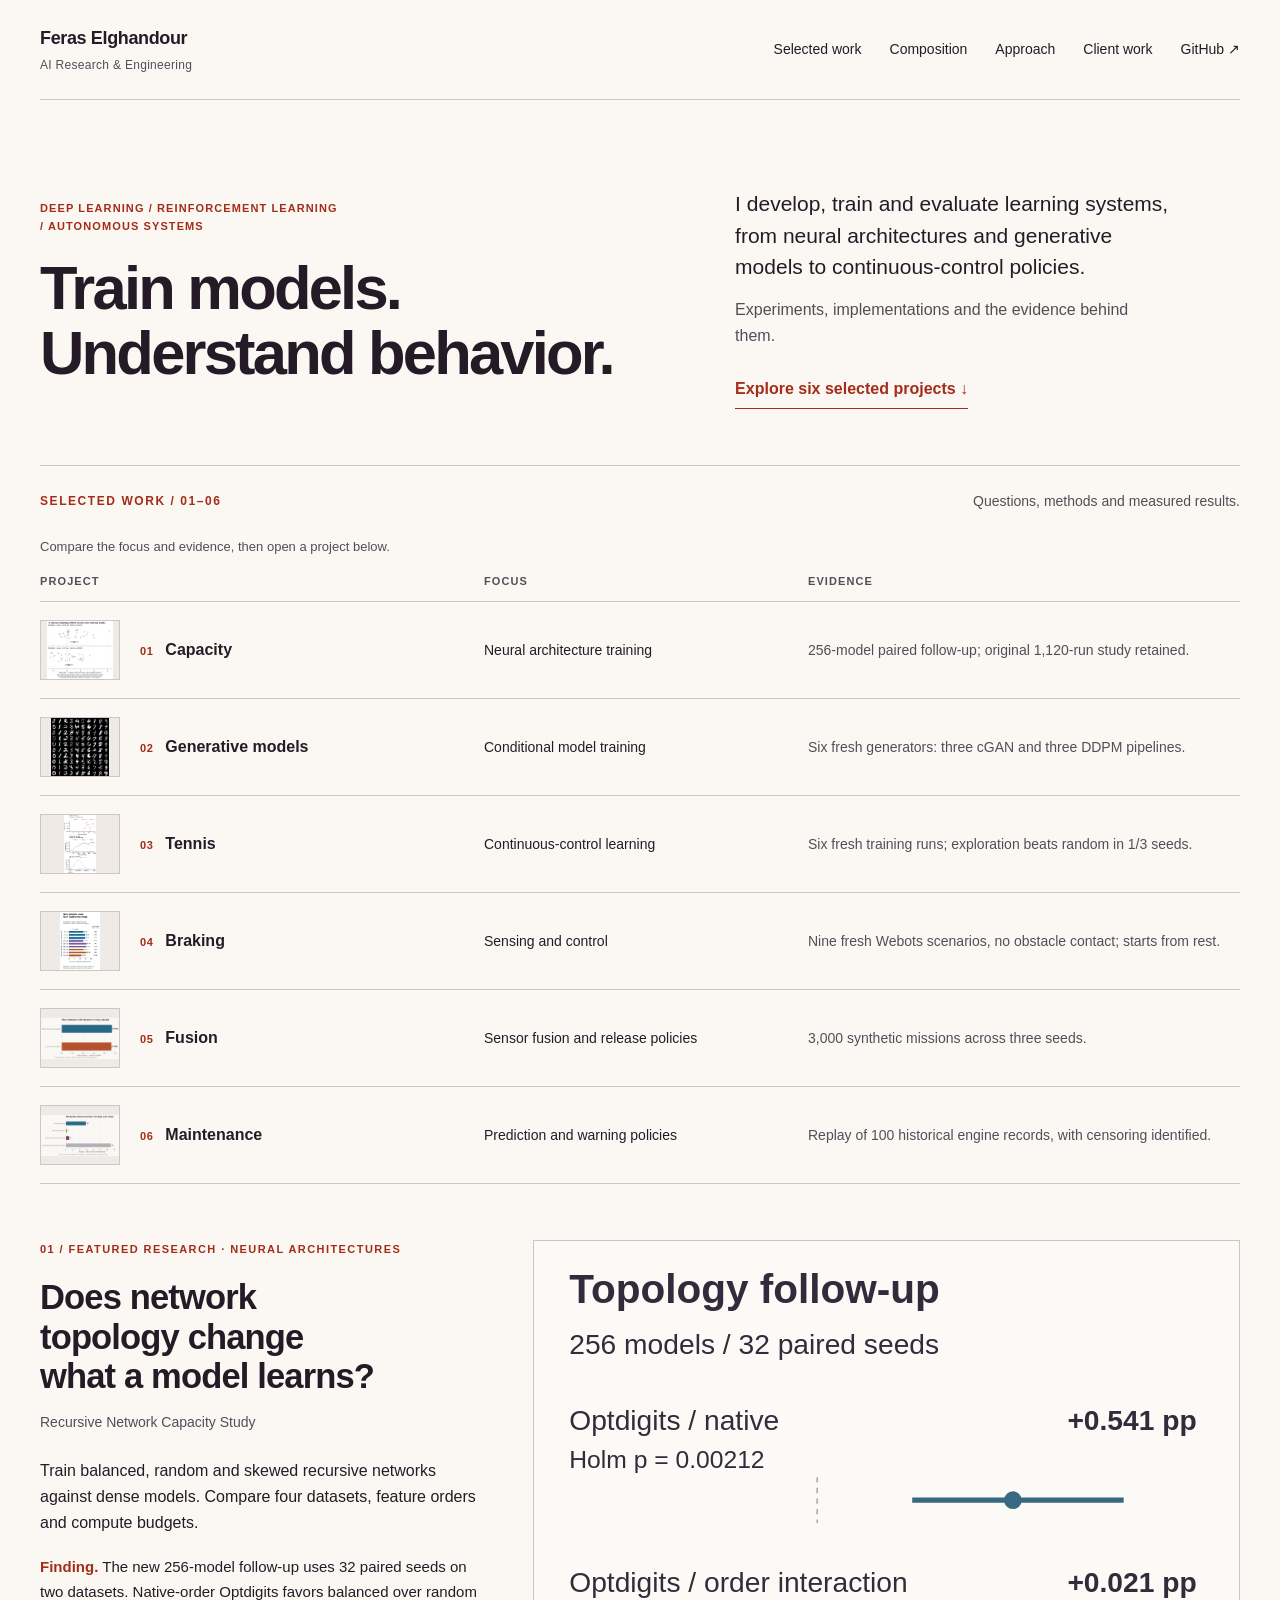
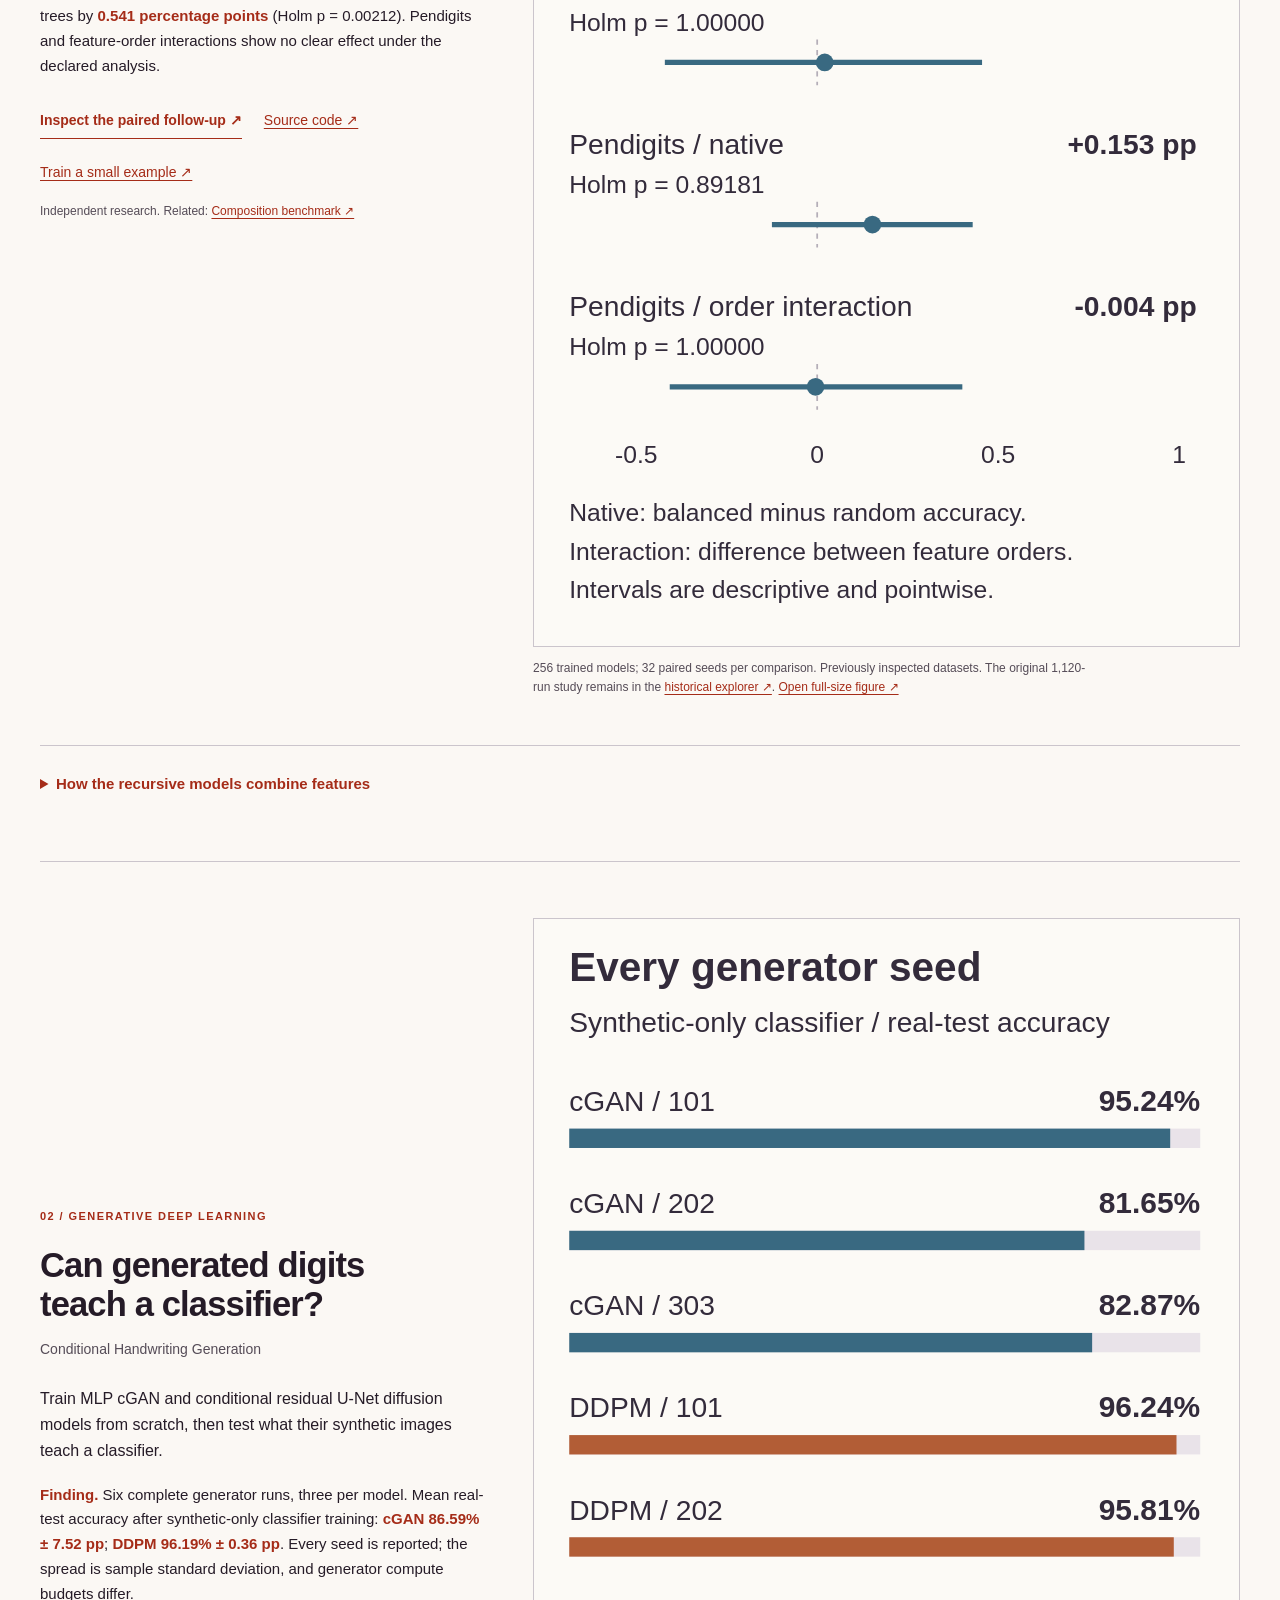
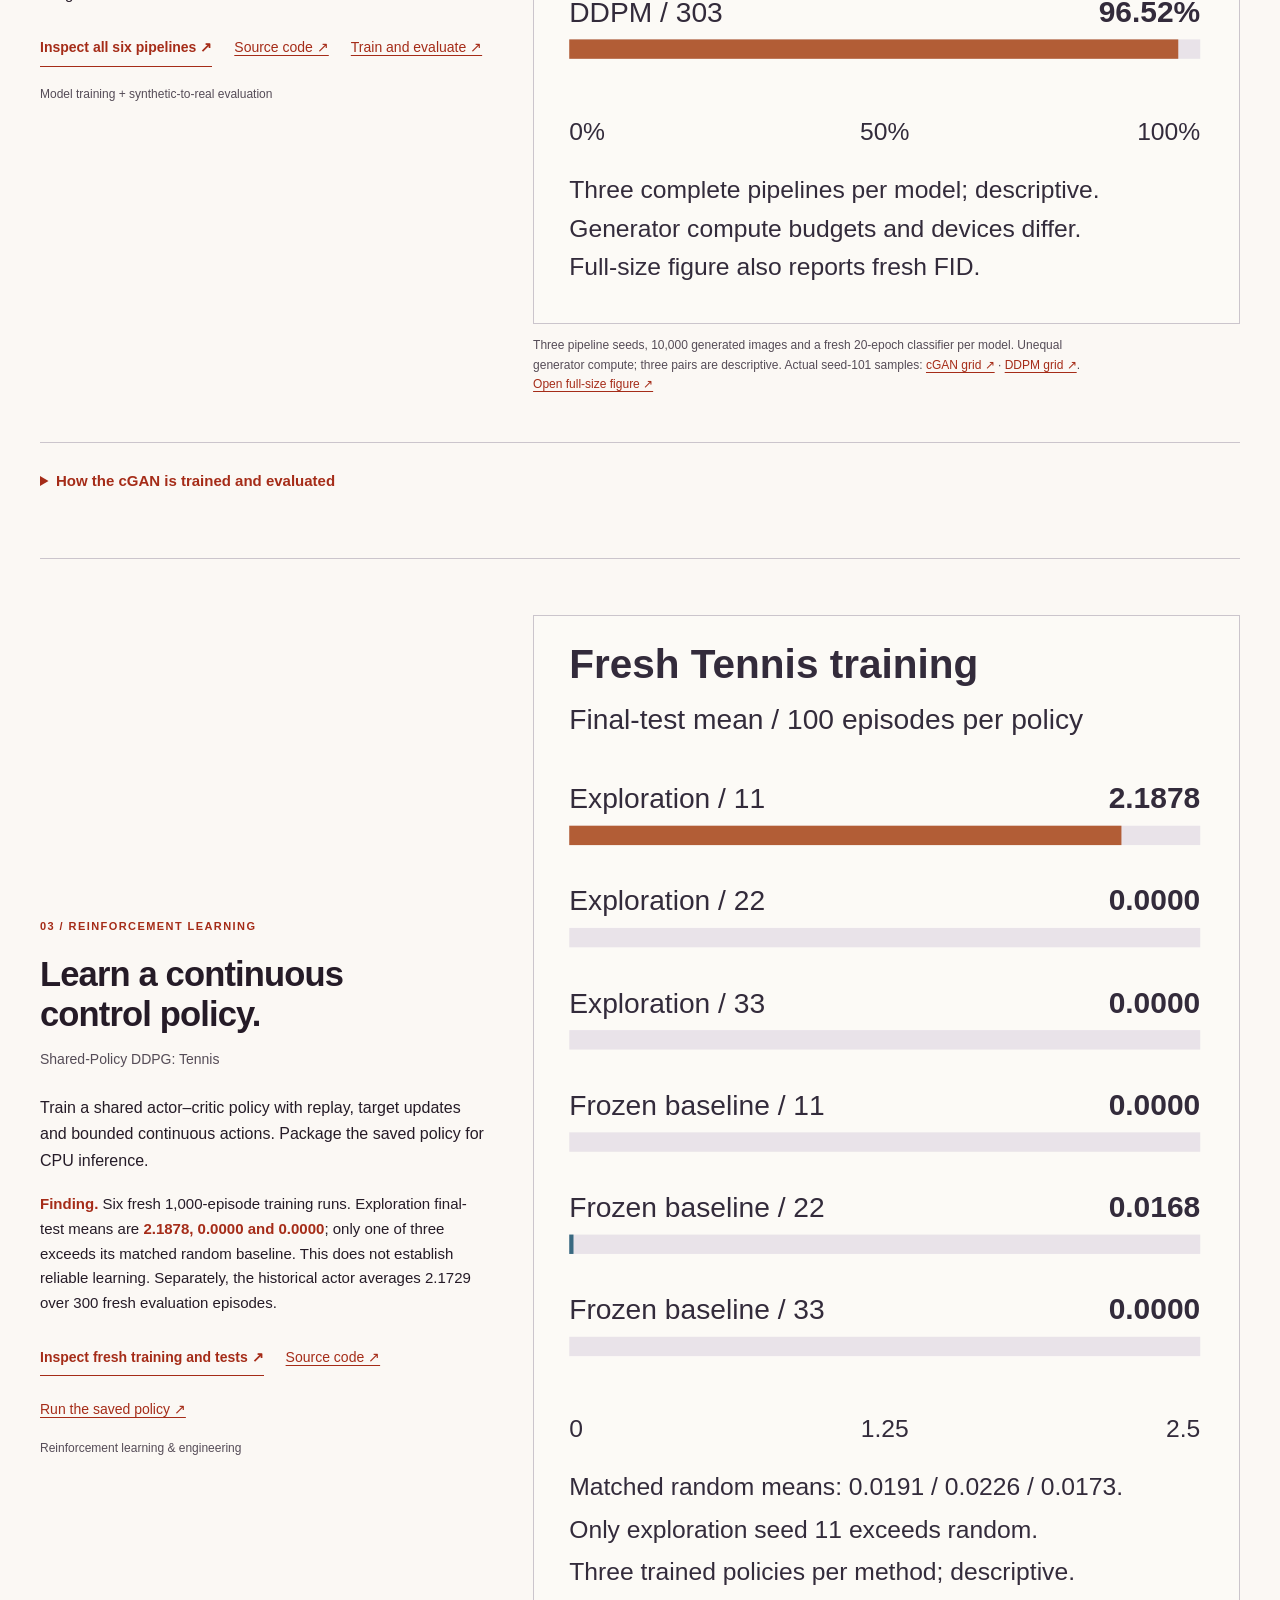
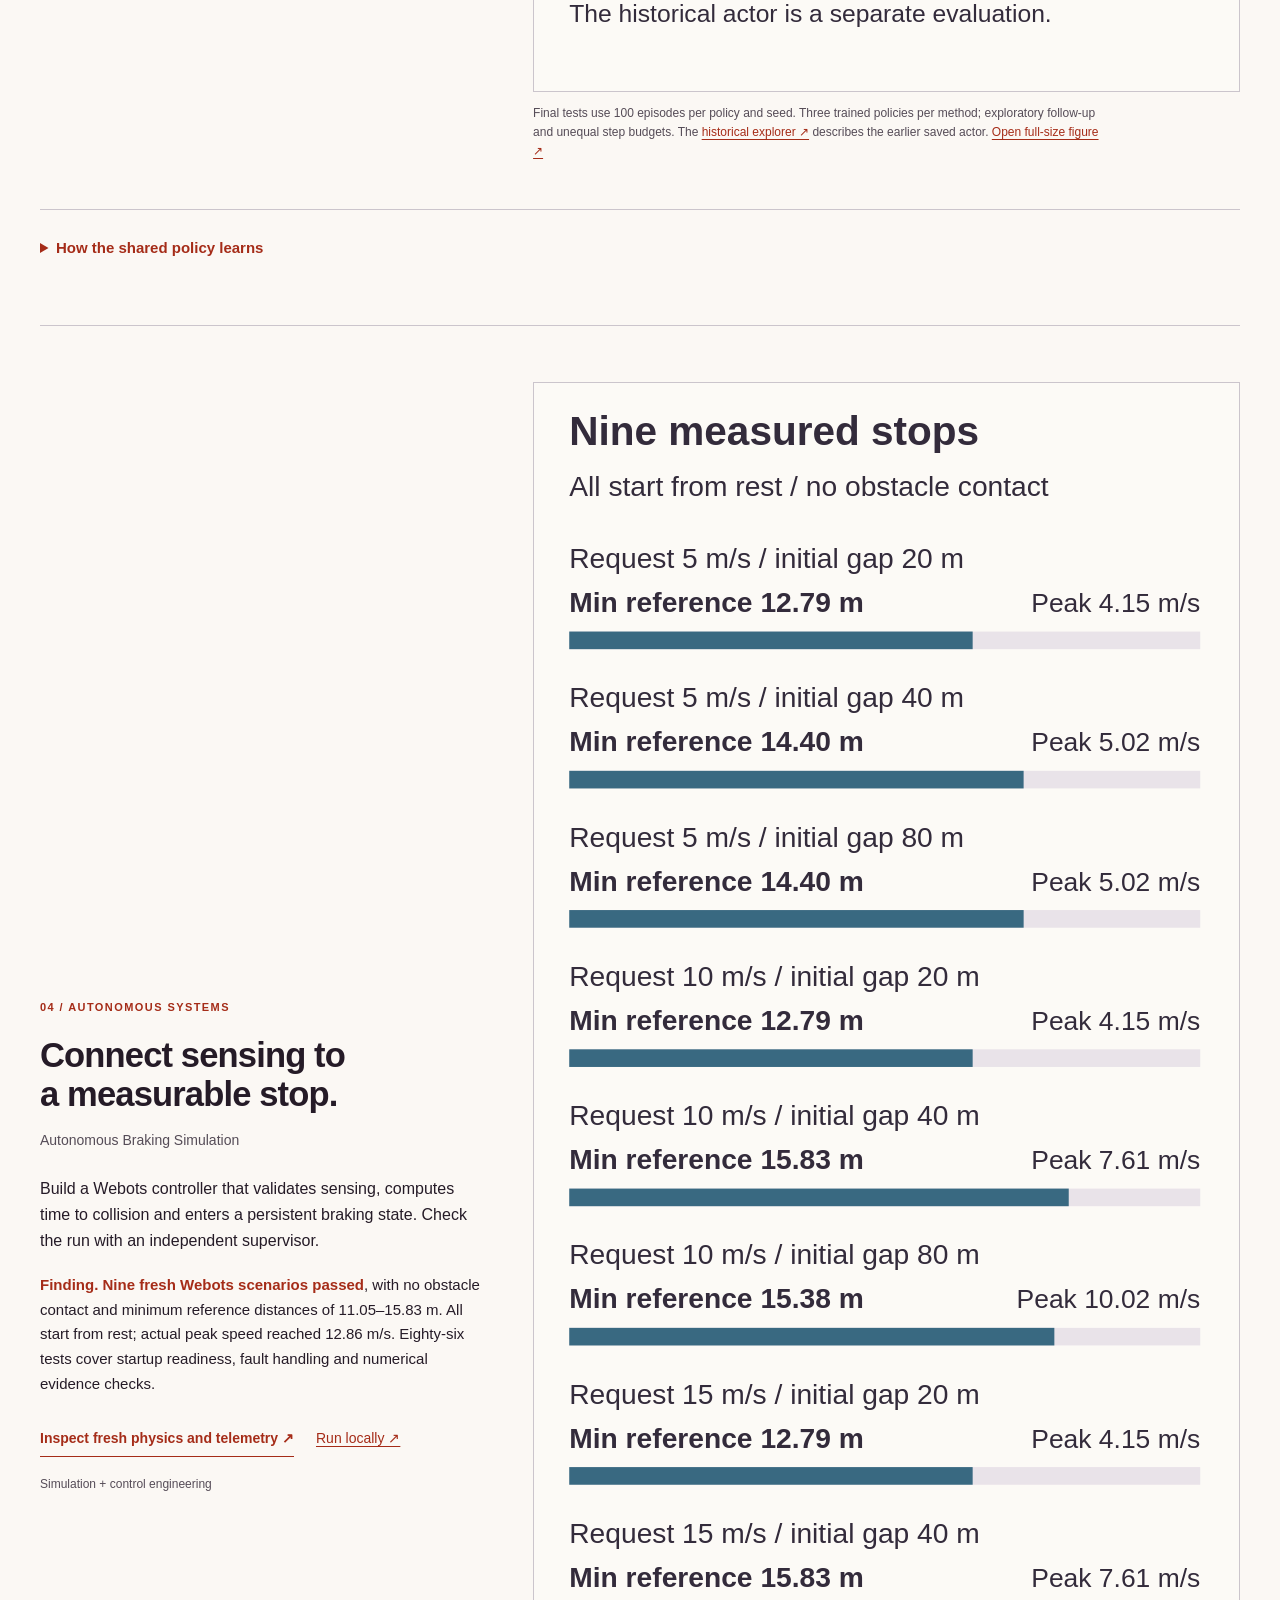
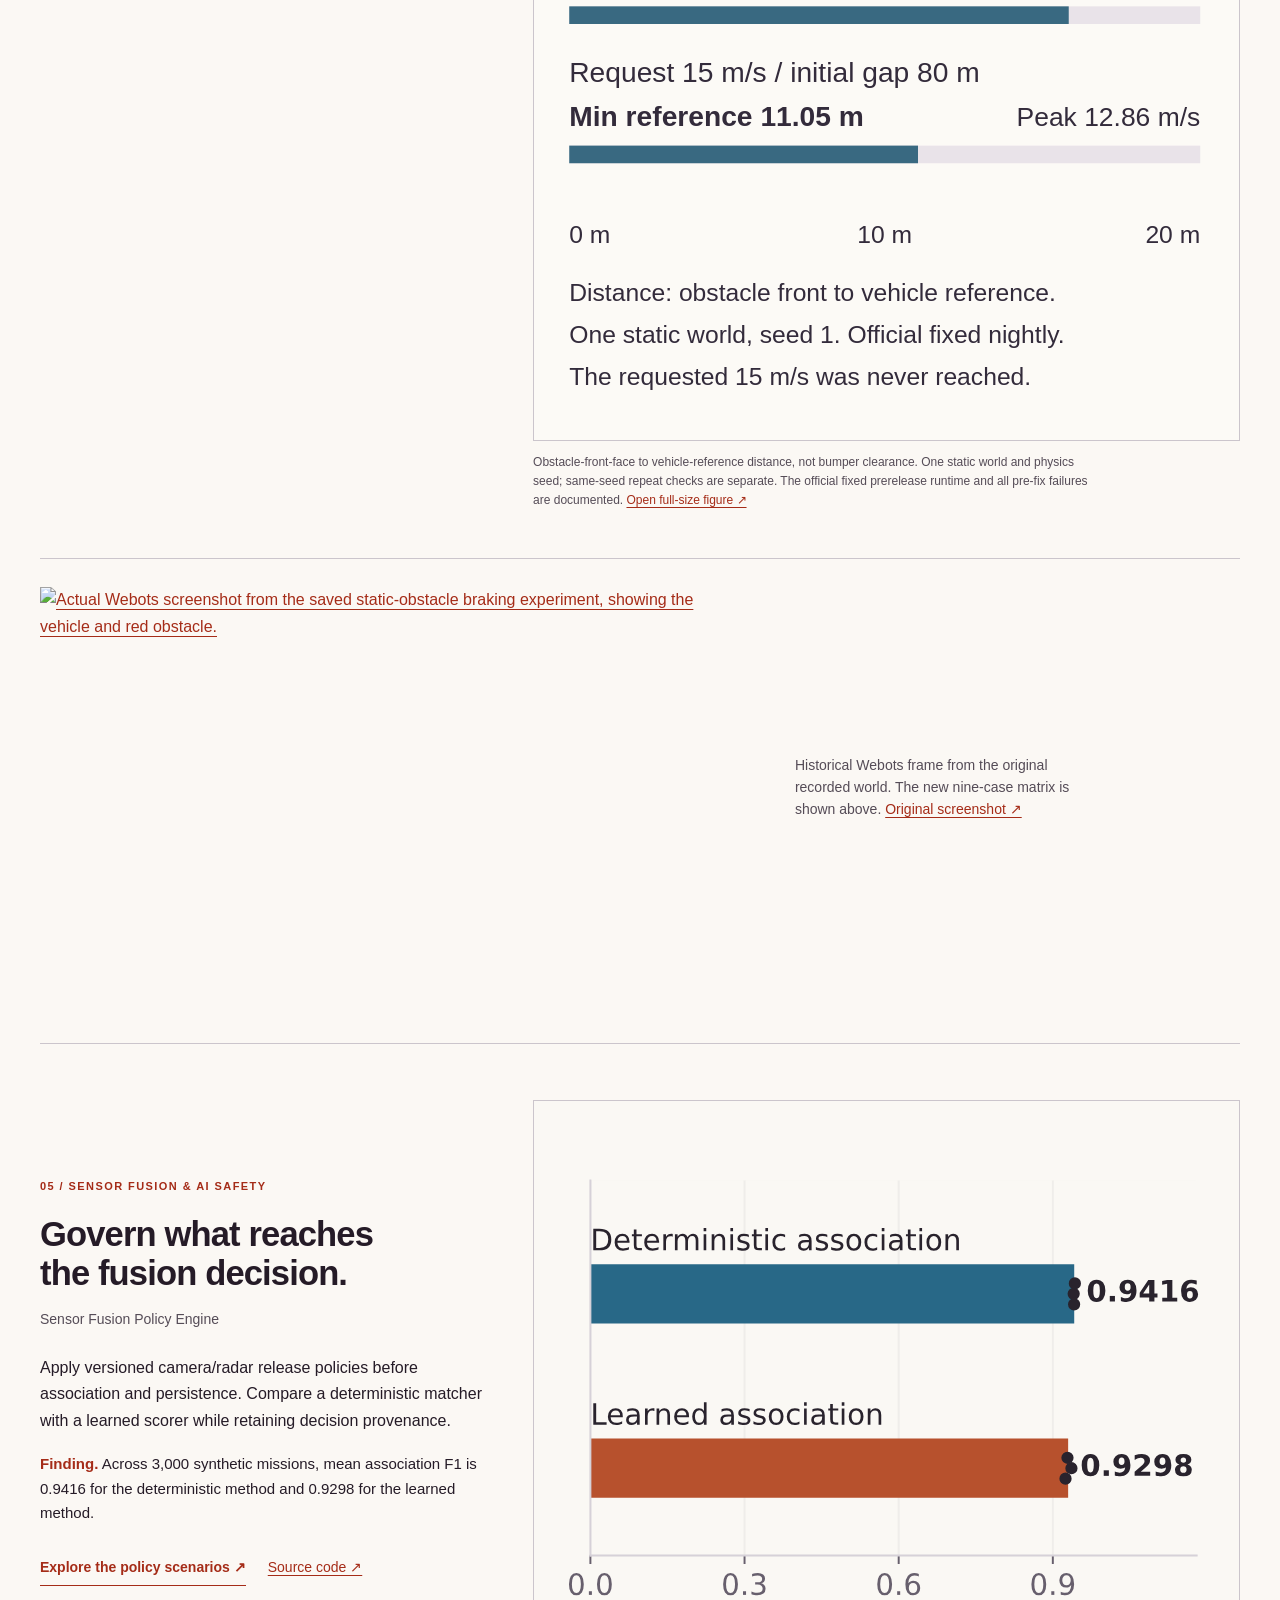
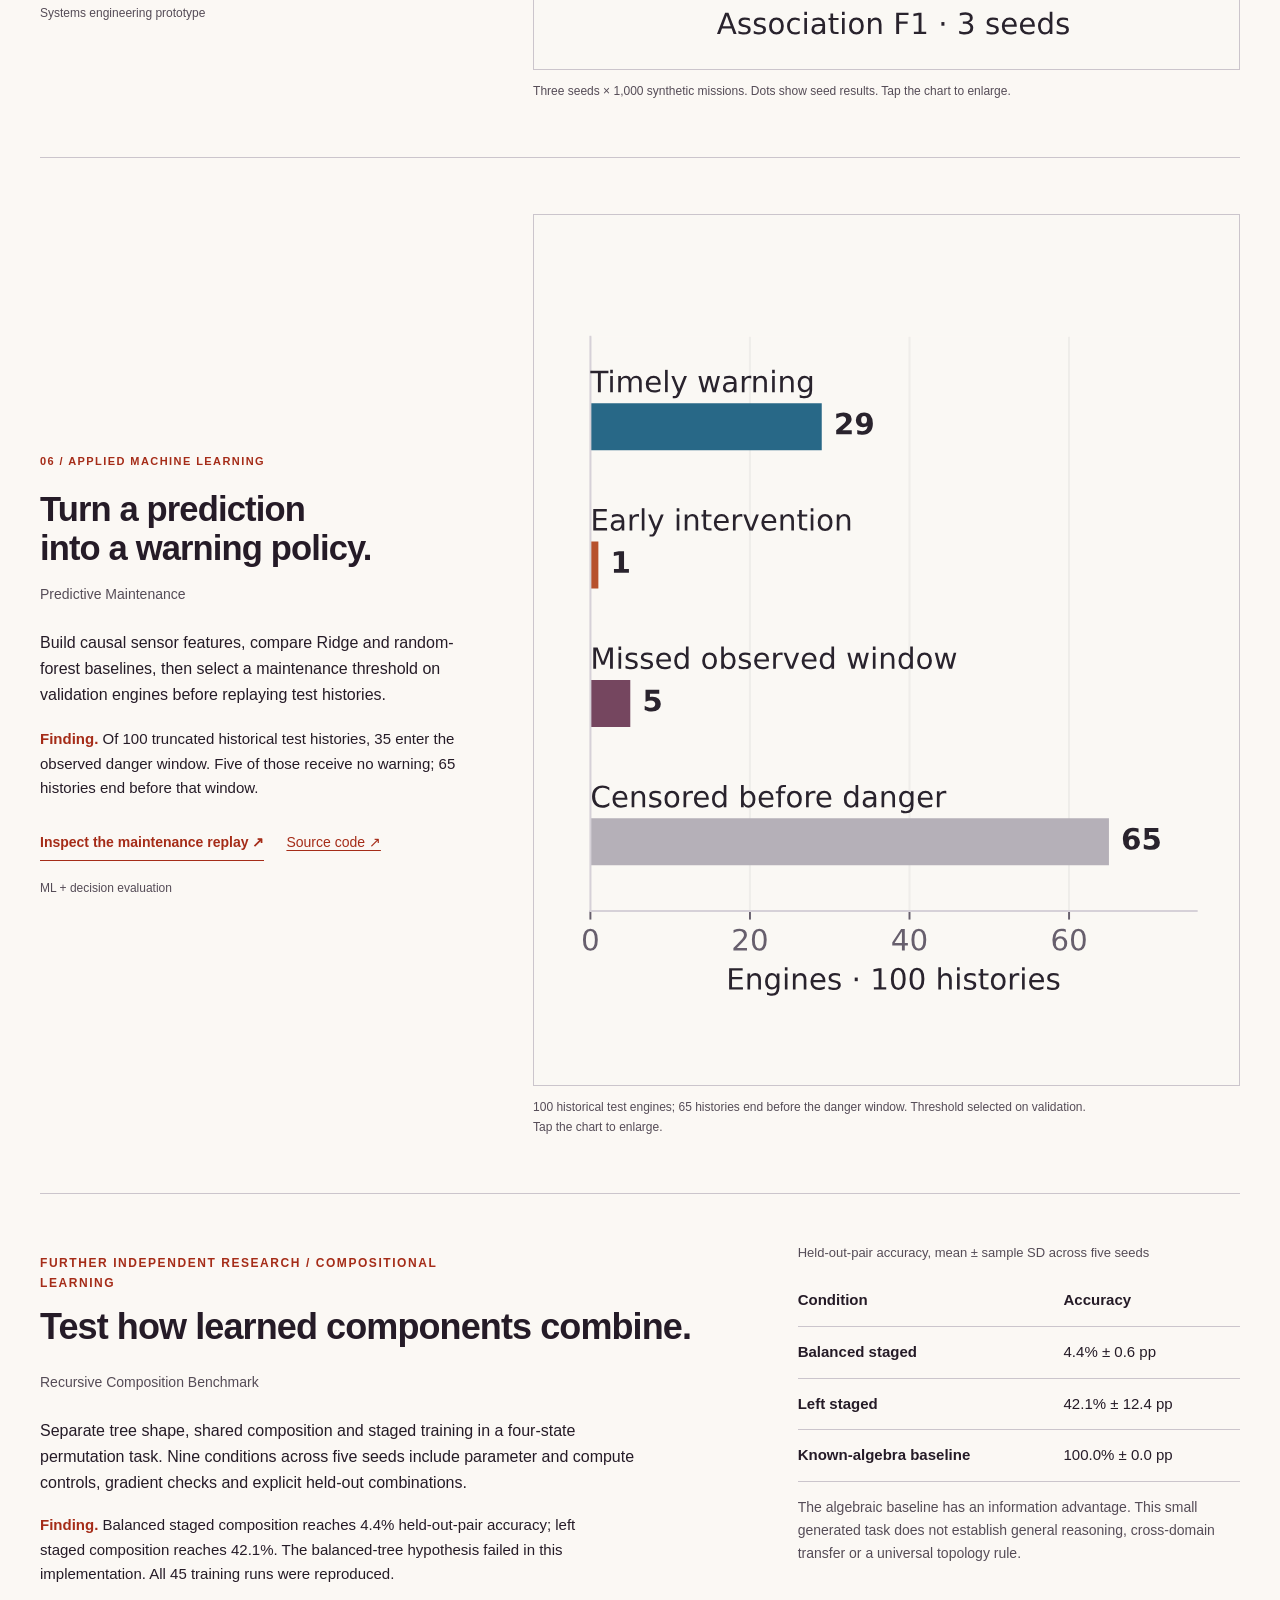
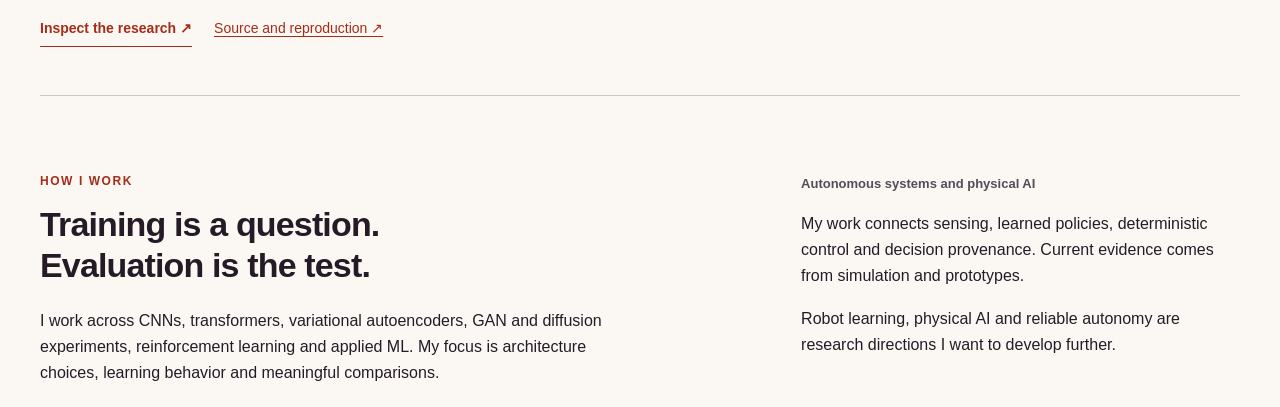
==== commit 1c039b0e: "Refresh training results, feature Generative before Tennis and highlight Composition" ====
--- a/index.html
+++ b/index.html
@@ -1 +1 @@
-<!doctype html><html lang="en"><head><meta charset="utf-8"><meta name="viewport" content="width=device-width,initial-scale=1"><meta name="description" content="AI research engineering by Feras Elghandour: model training, deep learning, generative AI, reinforcement learning and autonomous systems. Explore six evidence-backed projects."><meta name="referrer" content="strict-origin-when-cross-origin"><meta http-equiv="Content-Security-Policy" content="default-src 'none'; script-src 'self'; style-src 'self' 'unsafe-inline'; img-src 'self' data: https://raw.githubusercontent.com/FerasElghandour/; connect-src 'none'; base-uri 'none'; form-action 'none'; object-src 'none'"><meta name="color-scheme" content="light"><title>AI Research Engineer | Deep Learning &amp; Autonomous Systems | Feras Elghandour</title><link rel="stylesheet" href="style.css"><link rel="stylesheet" href="visual.css?v=20261017-editorial"><link rel="icon" href="data:,"><link rel="canonical" href="https://feraselghandour.github.io/"><meta property="og:title" content="Feras Elghandour | AI Research Engineer | Deep Learning &amp; Autonomous Systems"><meta property="og:description" content="Model training, neural architecture experiments, generative models and autonomous systems. Inspect code, evaluations and six featured projects."><meta property="og:type" content="website"><meta property="og:url" content="https://feraselghandour.github.io/"><meta property="og:image" content="https://feraselghandour.github.io/assets/portfolio-preview.jpg"></head><body class="portfolio-page"><a class="skip" href="#main">Skip to content</a><header><nav aria-label="Main navigation"><a class="wordmark" href="/">Feras Elghandour<span>AI Research &amp; Engineering</span></a><div class="nav-links"><a href="#work">Selected work</a><a href="#approach">Approach</a><a href="#client-work">Client work</a><a href="https://github.com/FerasElghandour">GitHub ↗</a></div></nav></header><main id="main"><section class="visual-hero"><div><p class="eyebrow">Deep learning / Reinforcement learning / Autonomous systems</p><h1>Train models.<br>Understand behavior.</h1></div><div class="hero-summary"><p>I develop, train and evaluate learning systems, from neural architectures and generative models to continuous-control policies.</p><p class="secondary">Experiments, implementations and the evidence behind them.</p><a class="text-action" href="#work">Explore six selected projects ↓</a></div></section><section id="work" class="visual-work" aria-label="Six selected projects"><div class="work-heading"><p class="eyebrow">Selected work / 01–06</p><p>Questions, methods and measured results.</p></div><nav class="project-directory" aria-label="Jump to a selected project"><table class="project-overview" role="table"><caption>Compare the focus and evidence, then open a project below.</caption><thead role="rowgroup"><tr role="row"><th scope="col" role="columnheader">Project</th><th scope="col" role="columnheader">Focus</th><th scope="col" role="columnheader">Evidence</th></tr></thead><tbody role="rowgroup"><tr role="row"><th scope="row" role="rowheader"><a class="overview-project" href="#recursive-network-capacity-study"><img src="assets/capacity-results.png" alt="" width="80" height="60" loading="lazy" decoding="async"><span><span class="overview-title"><span class="overview-number">01</span>Capacity</span><span class="overview-mobile-focus" aria-hidden="true">Neural architecture training</span></span></a></th><td role="cell" class="overview-focus">Neural architecture training</td><td role="cell" class="overview-evidence">1,120 recorded experiments across four datasets.</td></tr><tr role="row"><th scope="row" role="rowheader"><a class="overview-project" href="#tennis-reinforcement-learning"><img src="assets/tennis-results.svg" alt="" width="80" height="60" loading="lazy" decoding="async"><span><span class="overview-title"><span class="overview-number">02</span>Tennis</span><span class="overview-mobile-focus" aria-hidden="true">Continuous-control learning</span></span></a></th><td role="cell" class="overview-focus">Continuous-control learning</td><td role="cell" class="overview-evidence">Historical training and a separate 100-episode saved-policy evaluation.</td></tr><tr role="row"><th scope="row" role="rowheader"><a class="overview-project" href="#conditional-handwriting-generation"><img src="assets/cgan-fresh-samples.png" alt="" width="80" height="60" loading="lazy" decoding="async"><span><span class="overview-title"><span class="overview-number">03</span>Generative models</span><span class="overview-mobile-focus" aria-hidden="true">Conditional model training</span></span></a></th><td role="cell" class="overview-focus">Conditional model training</td><td role="cell" class="overview-evidence">Fresh 50-epoch cGAN run and synthetic-to-real classifier evaluation.</td></tr><tr role="row"><th scope="row" role="rowheader"><a class="overview-project" href="#autonomous-braking-simulation"><img src="https://raw.githubusercontent.com/FerasElghandour/autonomous-braking-simulation/main/results/final_screenshot.png" alt="" width="80" height="60" loading="lazy" decoding="async"><span><span class="overview-title"><span class="overview-number">04</span>Braking</span><span class="overview-mobile-focus" aria-hidden="true">Sensing and control</span></span></a></th><td role="cell" class="overview-focus">Sensing and control</td><td role="cell" class="overview-evidence">One recorded Webots scenario with independent ground-truth telemetry.</td></tr><tr role="row"><th scope="row" role="rowheader"><a class="overview-project" href="#sensor-fusion-policy-engine"><img src="assets/fusion-comparison.png" alt="" width="80" height="60" loading="lazy" decoding="async"><span><span class="overview-title"><span class="overview-number">05</span>Fusion</span><span class="overview-mobile-focus" aria-hidden="true">Sensor fusion and release policies</span></span></a></th><td role="cell" class="overview-focus">Sensor fusion and release policies</td><td role="cell" class="overview-evidence">3,000 synthetic missions across three seeds.</td></tr><tr role="row"><th scope="row" role="rowheader"><a class="overview-project" href="#predictive-maintenance"><img src="assets/maintenance-outcomes.png" alt="" width="80" height="60" loading="lazy" decoding="async"><span><span class="overview-title"><span class="overview-number">06</span>Maintenance</span><span class="overview-mobile-focus" aria-hidden="true">Prediction and warning policies</span></span></a></th><td role="cell" class="overview-focus">Prediction and warning policies</td><td role="cell" class="overview-evidence">Replay of 100 historical engine records, with censoring identified.</td></tr></tbody></table></nav><article class="project lead-project" id="recursive-network-capacity-study"><div class="project-copy"><p class="eyebrow">01 / Featured research · Neural architectures</p><h2>Does network topology change what a model learns?</h2><p class="project-name">Recursive Network Capacity Study</p><p>Train balanced, random and skewed recursive networks against dense models. Compare four datasets, feature orders and compute budgets.</p><p class="finding"><strong>Finding.</strong> 1,120 recorded experiments. Balanced trees beat random trees in 14 of 16 native settings, but the corrected-compute dense comparator in only 5 of 16. Dense models remain faster.</p><div class="project-links"><a class="text-action" href="https://feraselghandour.github.io/recursive-network-capacity-study/">Compare the architectures ↗</a><a href="https://github.com/FerasElghandour/recursive-network-capacity-study">Source code ↗</a><a href="https://github.com/FerasElghandour/recursive-network-capacity-study#try-a-small-training-run">Train a small example ↗</a></div><p class="project-kind">Independent research</p></div><figure class="project-figure lead-figure"><a href="assets/capacity-results.png" aria-label="Open full-size figure: Recursive Network Capacity Study"><picture><source media="(max-width: 760px)" srcset="assets/capacity-overview-mobile.svg"><img src="assets/capacity-results.png" alt="Capacity comparison: balanced beats random in 14 of 16 native settings and the corrected-compute dense comparator in 5 of 16. The full figure compares four datasets across model sizes." loading="eager" decoding="async"></picture></a><figcaption><span class="wide-chart-note">Test accuracy against trainable parameters. Means and one seed standard deviation across ten seeds; native feature order.</span><span class="narrow-chart-note">Overview: settings won out of 16 native comparisons. Dense uses the corrected-compute comparator.</span> <a href="assets/capacity-results.png">Open all four accuracy plots ↗</a></figcaption></figure><details class="mechanism-details"><summary>How the recursive models combine features</summary><figure><picture><source media="(max-width: 760px)" srcset="assets/topology-comparison-mobile.svg"><img src="assets/topology-comparison.svg" alt="Balanced, random and skewed recursive topologies with eight feature groups and maximum merge depths three, four and seven." loading="lazy"></picture><figcaption>Eight-group schematics from the implemented seed-zero topologies. Blue blocks encode feature groups; orange nodes merge hidden vectors. Satimage uses nine groups. <a href="https://github.com/FerasElghandour/recursive-network-capacity-study#try-a-small-training-run">Run the example ↗</a></figcaption></figure></details></article><article class="project " id="tennis-reinforcement-learning"><div class="project-copy"><p class="eyebrow">02 / Reinforcement learning</p><h2>Learn a continuous control policy.</h2><p class="project-name">Shared-Policy DDPG: Tennis</p><p>Train a shared actor–critic policy with replay, target updates and bounded continuous actions. Package the saved policy for CPU inference.</p><p class="finding"><strong>Finding.</strong> Training spans 875 episodes, with the saved checkpoint recorded at episode 634. In a separate 100-episode evaluation, that policy averages 2.067 with learning and exploration disabled.</p><div class="project-links"><a class="text-action" href="https://feraselghandour.github.io/tennis-reinforcement-learning/">Explore the training record ↗</a><a href="https://github.com/FerasElghandour/tennis-reinforcement-learning">Source code ↗</a><a href="https://github.com/FerasElghandour/tennis-reinforcement-learning#try-the-saved-policy-on-cpu">Run the saved policy ↗</a></div><p class="project-kind">Reinforcement learning &amp; engineering</p></div><figure class="project-figure "><a href="assets/tennis-results.svg" aria-label="Open full-size figure: Shared-Policy DDPG: Tennis"><picture><source media="(max-width: 760px)" srcset="assets/tennis-results-mobile-v2.svg"><img src="assets/tennis-results.svg" alt="Two separate plots: the training rolling mean over 875 episodes, with checkpoint 634 marked, and 100 saved-policy evaluation scores with mean 2.067. The axes use different scales." loading="lazy" decoding="async"></picture></a><figcaption>Training and saved-policy evaluation use separate axes. One historical training seed. The later training regression remains visible. <a href="assets/tennis-results.svg">Open full-size plots ↗</a></figcaption></figure><details class="mechanism-details"><summary>How the shared policy learns</summary><figure><picture><source media="(max-width: 760px)" srcset="assets/shared-policy-mechanism-mobile.svg"><img src="assets/shared-policy-mechanism.svg" alt="Shared-policy actor, local critic, environment feedback, replay sampling and target updates." loading="lazy"></picture><figcaption>The implemented training path: shared actor, local critic, shared replay and soft target updates. The critic evaluates one player at a time. <a href="https://github.com/FerasElghandour/tennis-reinforcement-learning#try-the-saved-policy-on-cpu">Run the example ↗</a></figcaption></figure></details></article><article class="project " id="conditional-handwriting-generation"><div class="project-copy"><p class="eyebrow">03 / Generative deep learning</p><h2>Can generated digits teach a classifier?</h2><p class="project-name">Conditional Handwriting Generation</p><p>Train a class-conditioned MLP cGAN from scratch, save a portable checkpoint and evaluate the usefulness of its generated images.</p><p class="finding"><strong>Finding.</strong> A classifier trained only on 10,000 synthetic digits reaches <strong>93.28%</strong> accuracy on 10,000 real MNIST test images. The generator trained for 50 epochs; the classifier trained for 20.</p><div class="project-links"><a class="text-action" href="https://github.com/FerasElghandour/conditional-handwriting-generation/blob/main/results/fresh-cgan/protocol.json">Inspect the fresh training run ↗</a><a href="https://github.com/FerasElghandour/conditional-handwriting-generation">Source code ↗</a><a href="https://github.com/FerasElghandour/conditional-handwriting-generation/blob/main/BENCHMARKS.md#fresh-cgan-end-to-end-reference">Reproduce the evaluation ↗</a></div><p class="project-kind">Model training + synthetic-to-real evaluation</p></div><figure class="project-figure generative-samples"><a href="assets/cgan-fresh-samples.png" aria-label="Open actual samples from the fresh 50-epoch cGAN"><img src="assets/cgan-fresh-samples.png" alt="One hundred actual generated MNIST digits from the fresh 50-epoch MLP cGAN; columns correspond to digits zero through nine." width="280" height="280" loading="lazy" decoding="async"></a><figcaption>Actual outputs from the fresh cGAN, sampling seed 42. Columns correspond to digits 0–9. One generator seed and one classifier seed. The full DDPM training run remains pending. <span class="figure-hint">Open the original grid ↗</span></figcaption></figure><details class="mechanism-details"><summary>How the model is trained and evaluated</summary><figure><picture><source media="(max-width: 760px)" srcset="assets/cgan-training-mobile.svg"><img src="assets/cgan-training.svg" alt="Train the MLP generator and discriminator on the MNIST training split for 50 epochs, generate ten thousand labeled digits, then train a fresh classifier on those synthetic images and evaluate it on ten thousand real test images." loading="lazy" decoding="async"></picture><figcaption>The reported accuracy measures synthetic-to-real classifier utility. Real MNIST test images train neither model. Full training and sampling records are linked above.</figcaption></figure></details></article><article class="project " id="autonomous-braking-simulation"><div class="project-copy"><p class="eyebrow">04 / Autonomous systems</p><h2>Connect sensing to a measurable stop.</h2><p class="project-name">Autonomous Braking Simulation</p><p>Build a Webots controller that validates sensing, computes time to collision and enters a persistent braking state. Check the run with an independent supervisor.</p><p class="finding"><strong>Finding.</strong> The recorded static-obstacle run lasts 17.1 seconds without collision, with a minimum ground-truth obstacle distance of 15.4 metres.</p><div class="project-links"><a class="text-action" href="https://github.com/FerasElghandour/autonomous-braking-simulation#run-locally">Inspect controller and telemetry ↗</a></div><p class="project-kind">Simulation + control engineering</p></div><figure class="project-figure "><a href="assets/braking-telemetry.png" aria-label="Open full-size figure: Autonomous Braking Simulation"><picture><source media="(max-width: 760px)" srcset="assets/braking-mobile.svg"><img src="assets/braking-telemetry.png" alt="Ground-truth speed and obstacle distance over the recorded 17-second braking simulation." loading="lazy" decoding="async"></picture></a><figcaption>Replotted from the saved run.csv. Dashed line marks entry into the braking state. Simulation evidence from one straight-road, static-obstacle scenario. <span class="figure-hint">Tap the chart to enlarge.</span></figcaption></figure><figure class="supplement simulation-frame"><a href="https://raw.githubusercontent.com/FerasElghandour/autonomous-braking-simulation/main/results/final_screenshot.png"><img src="https://raw.githubusercontent.com/FerasElghandour/autonomous-braking-simulation/main/results/final_screenshot.png" alt="Actual Webots screenshot from the saved static-obstacle braking experiment, showing the vehicle and red obstacle." loading="lazy" width="946" height="839"></a><figcaption>Actual Webots frame from the recorded run. <a href="https://github.com/FerasElghandour/autonomous-braking-simulation/blob/main/results/final_screenshot.png">Original screenshot ↗</a></figcaption></figure></article><article class="project " id="sensor-fusion-policy-engine"><div class="project-copy"><p class="eyebrow">05 / Sensor fusion &amp; AI safety</p><h2>Govern what reaches the fusion decision.</h2><p class="project-name">Sensor Fusion Policy Engine</p><p>Apply versioned camera/radar release policies before association and persistence. Compare a deterministic matcher with a learned scorer while retaining decision provenance.</p><p class="finding"><strong>Finding.</strong> Across 3,000 synthetic missions, mean association F1 is 0.9416 for the deterministic method and 0.9298 for the learned method.</p><div class="project-links"><a class="text-action" href="https://feraselghandour.github.io/sensor-fusion-policy-engine/">Explore the policy scenarios ↗</a><a href="https://github.com/FerasElghandour/sensor-fusion-policy-engine">Source code ↗</a></div><p class="project-kind">Systems engineering prototype</p></div><figure class="project-figure "><a href="assets/fusion-comparison.png" aria-label="Open full-size figure: Sensor Fusion Policy Engine"><picture><source media="(max-width: 760px)" srcset="assets/fusion-mobile.svg"><img src="assets/fusion-comparison.png" alt="Deterministic sensor association has mean F1 0.9416; learned association has mean F1 0.9298 across three seeds." loading="lazy" decoding="async"></picture></a><figcaption>Three seeds × 1,000 synthetic missions. Dots show seed results. <span class="figure-hint">Tap the chart to enlarge.</span></figcaption></figure></article><article class="project " id="predictive-maintenance"><div class="project-copy"><p class="eyebrow">06 / Applied machine learning</p><h2>Turn a prediction into a warning policy.</h2><p class="project-name">Predictive Maintenance</p><p>Build causal sensor features, compare Ridge and random-forest baselines, then select a maintenance threshold on validation engines before replaying test histories.</p><p class="finding"><strong>Finding.</strong> Of 100 truncated historical test histories, 35 enter the observed danger window. Five of those receive no warning; 65 histories end before that window.</p><div class="project-links"><a class="text-action" href="https://feraselghandour.github.io/predictive-maintenance/">Inspect the maintenance replay ↗</a><a href="https://github.com/FerasElghandour/predictive-maintenance">Source code ↗</a></div><p class="project-kind">ML + decision evaluation</p></div><figure class="project-figure "><a href="assets/maintenance-outcomes.png" aria-label="Open full-size figure: Predictive Maintenance"><picture><source media="(max-width: 760px)" srcset="assets/maintenance-mobile.svg"><img src="assets/maintenance-outcomes.png" alt="Observed test outcomes: 29 timely warnings, one early intervention, five misses and 65 censored engine histories." loading="lazy" decoding="async"></picture></a><figcaption>100 historical test engines; 65 histories end before the danger window. Threshold selected on validation. <span class="figure-hint">Tap the chart to enlarge.</span></figcaption></figure></article></section><section class="section split" id="approach"><div><p class="eyebrow">How I work</p><h2>Training is a question.<br>Evaluation is the test.</h2><p>I work across CNNs, transformers, variational autoencoders, GAN and diffusion experiments, reinforcement learning and applied ML. My focus is architecture choices, learning behavior and meaningful comparisons.</p><p>Project documentation identifies methods, contributions, available artifacts and reproducibility limits.</p><a class="text-action" href="https://github.com/FerasElghandour#model-development-and-training">Explore the wider training portfolio ↗</a><p class="small">Supporting generative work: <a id="tabular-vae-comparison" href="https://github.com/FerasElghandour/tabular-vae-comparison">VAE and beta-VAE reconstruction study ↗</a>.</p></div><aside><p class="label">Autonomous systems and physical AI</p><p>My work connects sensing, learned policies, deterministic control and decision provenance. Current evidence comes from simulation and prototypes.</p><p>Robot learning, physical AI and reliable autonomy are research directions I want to develop further.</p></aside></section><section class="section" id="client-work"><p class="eyebrow">Selected client engagements</p><h2>Commercial decisions. Practical delivery.</h2><p class="section-lead">Three anonymized engagements spanning profitability, sales operations and commerce delivery. Each account distinguishes my contribution, the delivered work and the outcome supported by the records.</p><article class="row"><div class="number">01</div><div><p class="category">Ecommerce strategy</p><h3><a href="case-studies/profitability-diagnostic/">Acquisition Economics &amp; Profitability</a></h3></div><div class="description"><p>A client-approved diagnostic connecting acquisition costs, offers, subscriptions and cash economics to a prioritized growth plan.</p><a href="case-studies/profitability-diagnostic/">Read client case study</a></div></article><article class="row"><div class="number">02</div><div><p class="category">B2B sales operations</p><h3><a href="case-studies/commercial-enablement/">Commercial Systems &amp; Sales Enablement</a></h3></div><div class="description"><p>Market research used in strategic discussion, paired with direct sales-team enablement and a practical CRM adoption plan.</p><a href="case-studies/commercial-enablement/">Read client case study</a></div></article><article class="row"><div class="number">03</div><div><p class="category">Digital commerce operations</p><h3><a href="case-studies/commerce-delivery/">Commerce Delivery &amp; Release QA</a></h3></div><div class="description"><p>Commercial launch direction and specialist delivery coordination, with a client-approved locator approach and accepted bilingual corrections.</p><a href="case-studies/commerce-delivery/">Read client case study</a></div></article></section><section class="section contact-strip"><div><p class="eyebrow">Research, engineering &amp; collaboration</p><h2>Start with the problem.</h2><p>For model training, deep learning and autonomous-system projects, connect the learning objective to an evaluation that matters.</p></div><a class="button" href="https://www.linkedin.com/in/feras-elghandour/">Connect on LinkedIn ↗</a></section></main><footer>Feras Elghandour · AI Research Engineer · Deep Learning &amp; Autonomous Systems<br>Figures use recorded project results. Simulation, synthetic evaluations and historical records are labeled. Client identities and private operating records are omitted.<br><a href="assets/FIGURE_SOURCES.md">Figure sources and reproduction notes</a></footer></body></html>
+<!doctype html><html lang="en"><head><meta charset="utf-8"><meta name="viewport" content="width=device-width,initial-scale=1"><meta name="description" content="AI research engineering by Feras Elghandour: model training, deep learning, generative AI, reinforcement learning and autonomous systems. Explore six evidence-backed projects."><meta name="referrer" content="strict-origin-when-cross-origin"><meta http-equiv="Content-Security-Policy" content="default-src 'none'; script-src 'self'; style-src 'self' 'unsafe-inline'; img-src 'self' data: https://raw.githubusercontent.com/FerasElghandour/; connect-src 'none'; base-uri 'none'; form-action 'none'; object-src 'none'"><meta name="color-scheme" content="light"><title>AI Research Engineer | Deep Learning &amp; Autonomous Systems | Feras Elghandour</title><link rel="stylesheet" href="style.css"><link rel="stylesheet" href="visual.css?v=20261017-editorial"><link rel="icon" href="data:,"><link rel="canonical" href="https://feraselghandour.github.io/"><meta property="og:title" content="Feras Elghandour | AI Research Engineer | Deep Learning &amp; Autonomous Systems"><meta property="og:description" content="Model training, neural architecture experiments, generative models and autonomous systems. Inspect code, evaluations and six featured projects."><meta property="og:type" content="website"><meta property="og:url" content="https://feraselghandour.github.io/"><meta property="og:image" content="https://feraselghandour.github.io/assets/portfolio-preview.jpg"></head><body class="portfolio-page"><a class="skip" href="#main">Skip to content</a><header><nav aria-label="Main navigation"><a class="wordmark" href="/">Feras Elghandour<span>AI Research &amp; Engineering</span></a><div class="nav-links"><a href="#work">Selected work</a><a href="#research">Composition</a><a href="#approach">Approach</a><a href="#client-work">Client work</a><a href="https://github.com/FerasElghandour">GitHub ↗</a></div></nav></header><main id="main"><section class="visual-hero"><div><p class="eyebrow">Deep learning / Reinforcement learning / Autonomous systems</p><h1>Train models.<br>Understand behavior.</h1></div><div class="hero-summary"><p>I develop, train and evaluate learning systems, from neural architectures and generative models to continuous-control policies.</p><p class="secondary">Experiments, implementations and the evidence behind them.</p><a class="text-action" href="#work">Explore six selected projects ↓</a></div></section><section id="work" class="visual-work" aria-label="Six selected projects"><div class="work-heading"><p class="eyebrow">Selected work / 01–06</p><p>Questions, methods and measured results.</p></div><nav class="project-directory" aria-label="Jump to a selected project"><table class="project-overview" role="table"><caption>Compare the focus and evidence, then open a project below.</caption><thead role="rowgroup"><tr role="row"><th scope="col" role="columnheader">Project</th><th scope="col" role="columnheader">Focus</th><th scope="col" role="columnheader">Evidence</th></tr></thead><tbody role="rowgroup"><tr role="row"><th scope="row" role="rowheader"><a class="overview-project" href="#recursive-network-capacity-study"><img src="assets/capacity-followup.png" alt="" width="80" height="60" loading="lazy" decoding="async"><span><span class="overview-title"><span class="overview-number">01</span>Capacity</span><span class="overview-mobile-focus" aria-hidden="true">Neural architecture training</span></span></a></th><td role="cell" class="overview-focus">Neural architecture training</td><td role="cell" class="overview-evidence">256-model paired follow-up; original 1,120-run study retained.</td></tr><tr role="row"><th scope="row" role="rowheader"><a class="overview-project" href="#conditional-handwriting-generation"><img src="assets/ddpm-101.png" alt="" width="80" height="60" loading="lazy" decoding="async"><span><span class="overview-title"><span class="overview-number">02</span>Generative models</span><span class="overview-mobile-focus" aria-hidden="true">Conditional model training</span></span></a></th><td role="cell" class="overview-focus">Conditional model training</td><td role="cell" class="overview-evidence">Six fresh generators: three cGAN and three DDPM pipelines.</td></tr><tr role="row"><th scope="row" role="rowheader"><a class="overview-project" href="#tennis-reinforcement-learning"><img src="assets/tennis-fresh.png" alt="" width="80" height="60" loading="lazy" decoding="async"><span><span class="overview-title"><span class="overview-number">03</span>Tennis</span><span class="overview-mobile-focus" aria-hidden="true">Continuous-control learning</span></span></a></th><td role="cell" class="overview-focus">Continuous-control learning</td><td role="cell" class="overview-evidence">Six fresh training runs; exploration beats random in 1/3 seeds.</td></tr><tr role="row"><th scope="row" role="rowheader"><a class="overview-project" href="#autonomous-braking-simulation"><img src="assets/braking-physics.png" alt="" width="80" height="60" loading="lazy" decoding="async"><span><span class="overview-title"><span class="overview-number">04</span>Braking</span><span class="overview-mobile-focus" aria-hidden="true">Sensing and control</span></span></a></th><td role="cell" class="overview-focus">Sensing and control</td><td role="cell" class="overview-evidence">Nine fresh Webots scenarios, no obstacle contact; starts from rest.</td></tr><tr role="row"><th scope="row" role="rowheader"><a class="overview-project" href="#sensor-fusion-policy-engine"><img src="assets/fusion-comparison.png" alt="" width="80" height="60" loading="lazy" decoding="async"><span><span class="overview-title"><span class="overview-number">05</span>Fusion</span><span class="overview-mobile-focus" aria-hidden="true">Sensor fusion and release policies</span></span></a></th><td role="cell" class="overview-focus">Sensor fusion and release policies</td><td role="cell" class="overview-evidence">3,000 synthetic missions across three seeds.</td></tr><tr role="row"><th scope="row" role="rowheader"><a class="overview-project" href="#predictive-maintenance"><img src="assets/maintenance-outcomes.png" alt="" width="80" height="60" loading="lazy" decoding="async"><span><span class="overview-title"><span class="overview-number">06</span>Maintenance</span><span class="overview-mobile-focus" aria-hidden="true">Prediction and warning policies</span></span></a></th><td role="cell" class="overview-focus">Prediction and warning policies</td><td role="cell" class="overview-evidence">Replay of 100 historical engine records, with censoring identified.</td></tr></tbody></table></nav><article class="project lead-project" id="recursive-network-capacity-study"><div class="project-copy"><p class="eyebrow">01 / Featured research · Neural architectures</p><h2>Does network topology change what a model learns?</h2><p class="project-name">Recursive Network Capacity Study</p><p>Train balanced, random and skewed recursive networks against dense models. Compare four datasets, feature orders and compute budgets.</p><p class="finding"><strong>Finding.</strong> The new 256-model follow-up uses 32 paired seeds on two datasets. Native-order Optdigits favors balanced over random trees by <strong>0.541 percentage points</strong> (Holm p = 0.00212). Pendigits and feature-order interactions show no clear effect under the declared analysis.</p><div class="project-links"><a class="text-action" href="https://github.com/FerasElghandour/recursive-network-capacity-study/blob/aab76bfeb9a42eab6312d5c3f008c4d41a56029a/results/followup-v1/RESULTS.md">Inspect the paired follow-up ↗</a><a href="https://github.com/FerasElghandour/recursive-network-capacity-study">Source code ↗</a><a href="https://github.com/FerasElghandour/recursive-network-capacity-study#try-a-small-training-run">Train a small example ↗</a></div><p class="project-kind">Independent research. Related: <a href="#research">Composition benchmark ↗</a></p></div><figure class="project-figure"><a href="assets/capacity-followup.png" aria-label="Open full-size figure: All four paired topology comparisons with descriptive intervals and corrected p values."><picture><source media="(max-width: 760px)" srcset="assets/capacity-followup-mobile.svg" width="400" height="570"><img src="assets/capacity-followup.png" alt="All four paired topology comparisons with descriptive intervals and corrected p values." loading="lazy" decoding="async" width="1280" height="1136"></picture></a><figcaption>256 trained models; 32 paired seeds per comparison. Previously inspected datasets. The original 1,120-run study remains in the <a href="https://feraselghandour.github.io/recursive-network-capacity-study/">historical explorer ↗</a>. <a href="assets/capacity-followup.png">Open full-size figure ↗</a></figcaption></figure><details class="mechanism-details"><summary>How the recursive models combine features</summary><figure><picture><source media="(max-width: 760px)" srcset="assets/topology-comparison-mobile.svg" width="300" height="1165"><img src="assets/topology-comparison.svg" alt="Balanced, random and skewed recursive topologies with eight feature groups and maximum merge depths three, four and seven." loading="lazy" width="930" height="415"></picture><figcaption>Eight-group schematics from the implemented seed-zero topologies. Blue blocks encode feature groups; orange nodes merge hidden vectors. Satimage uses nine groups. <a href="https://github.com/FerasElghandour/recursive-network-capacity-study#try-a-small-training-run">Run the example ↗</a></figcaption></figure></details></article><article class="project " id="conditional-handwriting-generation"><div class="project-copy"><p class="eyebrow">02 / Generative deep learning</p><h2>Can generated digits teach a classifier?</h2><p class="project-name">Conditional Handwriting Generation</p><p>Train MLP cGAN and conditional residual U-Net diffusion models from scratch, then test what their synthetic images teach a classifier.</p><p class="finding"><strong>Finding.</strong> Six complete generator runs, three per model. Mean real-test accuracy after synthetic-only classifier training: <strong>cGAN 86.59% ± 7.52 pp</strong>; <strong>DDPM 96.19% ± 0.36 pp</strong>. Every seed is reported; the spread is sample standard deviation, and generator compute budgets differ.</p><div class="project-links"><a class="text-action" href="https://github.com/FerasElghandour/conditional-handwriting-generation/blob/df3e83573328ac64f9b97ffea683a1939eb8e778/results/comparison-v1/RESULTS.md">Inspect all six pipelines ↗</a><a href="https://github.com/FerasElghandour/conditional-handwriting-generation">Source code ↗</a><a href="https://github.com/FerasElghandour/conditional-handwriting-generation#train-and-evaluate">Train and evaluate ↗</a></div><p class="project-kind">Model training + synthetic-to-real evaluation</p></div><figure class="project-figure"><a href="assets/generative-paired.png" aria-label="Open full-size figure: Every generator seed: synthetic-to-real classifier accuracy and fresh FID."><picture><source media="(max-width: 760px)" srcset="assets/generative-paired-mobile.svg" width="400" height="570"><img src="assets/generative-paired.png" alt="Every generator seed: synthetic-to-real classifier accuracy and fresh FID." loading="lazy" decoding="async" width="900" height="1296"></picture></a><figcaption>Three pipeline seeds, 10,000 generated images and a fresh 20-epoch classifier per model. Unequal generator compute; three pairs are descriptive. Actual seed-101 samples: <a href="assets/cgan-101.png">cGAN grid ↗</a> · <a href="assets/ddpm-101.png">DDPM grid ↗</a>. <a href="assets/generative-paired.png">Open full-size figure ↗</a></figcaption></figure><details class="mechanism-details"><summary>How the cGAN is trained and evaluated</summary><figure><picture><source media="(max-width: 760px)" srcset="assets/cgan-pipeline-mobile.svg" width="460" height="680"><img src="assets/cgan-pipeline.svg" alt="Train the MLP generator and discriminator on the MNIST training split for 50 epochs, generate ten thousand labeled digits, then train a fresh classifier on those synthetic images and evaluate it on ten thousand real test images." loading="lazy" decoding="async" width="1100" height="292"></picture><figcaption>This schematic shows the MLP cGAN branch. The DDPM uses a conditional residual U-Net and 40 epochs. Each pipeline trains a separate synthetic-only classifier; real test images train neither model. Portable weights, fresh FID and measured MPS continuation limits are recorded in the linked results.</figcaption></figure></details></article><article class="project " id="tennis-reinforcement-learning"><div class="project-copy"><p class="eyebrow">03 / Reinforcement learning</p><h2>Learn a continuous control policy.</h2><p class="project-name">Shared-Policy DDPG: Tennis</p><p>Train a shared actor–critic policy with replay, target updates and bounded continuous actions. Package the saved policy for CPU inference.</p><p class="finding"><strong>Finding.</strong> Six fresh 1,000-episode training runs. Exploration final-test means are <strong>2.1878, 0.0000 and 0.0000</strong>; only one of three exceeds its matched random baseline. This does not establish reliable learning. Separately, the historical actor averages 2.1729 over 300 fresh evaluation episodes.</p><div class="project-links"><a class="text-action" href="https://github.com/FerasElghandour/tennis-reinforcement-learning/blob/560695353c5faa20225ec81ccf2f8aee1d931085/results/fresh-v1/RESULTS.md">Inspect fresh training and tests ↗</a><a href="https://github.com/FerasElghandour/tennis-reinforcement-learning">Source code ↗</a><a href="https://github.com/FerasElghandour/tennis-reinforcement-learning#run-the-saved-policy-and-checks">Run the saved policy ↗</a></div><p class="project-kind">Reinforcement learning &amp; engineering</p></div><figure class="project-figure"><a href="assets/tennis-fresh.png" aria-label="Open full-size figure: All six fresh training curves and the final-test comparison for every policy seed."><picture><source media="(max-width: 760px)" srcset="assets/tennis-fresh-mobile.svg" width="400" height="610"><img src="assets/tennis-fresh.png" alt="All six fresh training curves and the final-test comparison for every policy seed." loading="lazy" decoding="async" width="900" height="1620"></picture></a><figcaption>Final tests use 100 episodes per policy and seed. Three trained policies per method; exploratory follow-up and unequal step budgets. The <a href="https://feraselghandour.github.io/tennis-reinforcement-learning/">historical explorer ↗</a> describes the earlier saved actor. <a href="assets/tennis-fresh.png">Open full-size figure ↗</a></figcaption></figure><details class="mechanism-details"><summary>How the shared policy learns</summary><figure><picture><source media="(max-width: 760px)" srcset="assets/shared-policy-mechanism-mobile.svg" width="360" height="850"><img src="assets/shared-policy-mechanism.svg" alt="Shared-policy actor, local critic, environment feedback, replay sampling and target updates." loading="lazy" width="930" height="470"></picture><figcaption>The implemented training path: shared actor, local critic, shared replay and soft target updates. The critic evaluates one player at a time. <a href="https://github.com/FerasElghandour/tennis-reinforcement-learning#run-the-saved-policy-and-checks">Run the example ↗</a></figcaption></figure></details></article><article class="project " id="autonomous-braking-simulation"><div class="project-copy"><p class="eyebrow">04 / Autonomous systems</p><h2>Connect sensing to a measurable stop.</h2><p class="project-name">Autonomous Braking Simulation</p><p>Build a Webots controller that validates sensing, computes time to collision and enters a persistent braking state. Check the run with an independent supervisor.</p><p class="finding"><strong>Finding.</strong> <strong>Nine fresh Webots scenarios passed</strong>, with no obstacle contact and minimum reference distances of 11.05–15.83 m. All start from rest; actual peak speed reached 12.86 m/s. Eighty-six tests cover startup readiness, fault handling and numerical evidence checks.</p><div class="project-links"><a class="text-action" href="https://github.com/FerasElghandour/autonomous-braking-simulation/blob/80d0b38943ed502d697479142b521aaef65ad685/results/webots-physics-v1/RESULTS.md">Inspect fresh physics and telemetry ↗</a><a href="https://github.com/FerasElghandour/autonomous-braking-simulation#run-locally">Run locally ↗</a></div><p class="project-kind">Simulation + control engineering</p></div><figure class="project-figure"><a href="assets/braking-physics.png" aria-label="Open full-size figure: Nine fresh Webots stopping distances beside actual peak speeds."><picture><source media="(max-width: 760px)" srcset="assets/braking-physics-mobile.svg" width="400" height="940"><img src="assets/braking-physics.png" alt="Nine fresh Webots stopping distances beside actual peak speeds." loading="lazy" decoding="async" width="917" height="1305"></picture></a><figcaption>Obstacle-front-face to vehicle-reference distance, not bumper clearance. One static world and physics seed; same-seed repeat checks are separate. The official fixed prerelease runtime and all pre-fix failures are documented. <a href="assets/braking-physics.png">Open full-size figure ↗</a></figcaption></figure><figure class="supplement simulation-frame"><a href="https://raw.githubusercontent.com/FerasElghandour/autonomous-braking-simulation/main/results/final_screenshot.png"><img src="https://raw.githubusercontent.com/FerasElghandour/autonomous-braking-simulation/main/results/final_screenshot.png" alt="Actual Webots screenshot from the saved static-obstacle braking experiment, showing the vehicle and red obstacle." loading="lazy" width="946" height="839"></a><figcaption>Historical Webots frame from the original recorded world. The new nine-case matrix is shown above. <a href="https://github.com/FerasElghandour/autonomous-braking-simulation/blob/main/results/final_screenshot.png">Original screenshot ↗</a></figcaption></figure></article><article class="project " id="sensor-fusion-policy-engine"><div class="project-copy"><p class="eyebrow">05 / Sensor fusion &amp; AI safety</p><h2>Govern what reaches the fusion decision.</h2><p class="project-name">Sensor Fusion Policy Engine</p><p>Apply versioned camera/radar release policies before association and persistence. Compare a deterministic matcher with a learned scorer while retaining decision provenance.</p><p class="finding"><strong>Finding.</strong> Across 3,000 synthetic missions, mean association F1 is 0.9416 for the deterministic method and 0.9298 for the learned method.</p><div class="project-links"><a class="text-action" href="https://feraselghandour.github.io/sensor-fusion-policy-engine/">Explore the policy scenarios ↗</a><a href="https://github.com/FerasElghandour/sensor-fusion-policy-engine">Source code ↗</a></div><p class="project-kind">Systems engineering prototype</p></div><figure class="project-figure "><a href="assets/fusion-comparison.png" aria-label="Open full-size figure: Sensor Fusion Policy Engine"><picture><source media="(max-width: 760px)" srcset="assets/fusion-mobile.svg" width="288" height="231"><img src="assets/fusion-comparison.png" alt="Deterministic sensor association has mean F1 0.9416; learned association has mean F1 0.9298 across three seeds." loading="lazy" decoding="async" width="1470" height="774"></picture></a><figcaption>Three seeds × 1,000 synthetic missions. Dots show seed results. <span class="figure-hint">Tap the chart to enlarge.</span></figcaption></figure></article><article class="project " id="predictive-maintenance"><div class="project-copy"><p class="eyebrow">06 / Applied machine learning</p><h2>Turn a prediction into a warning policy.</h2><p class="project-name">Predictive Maintenance</p><p>Build causal sensor features, compare Ridge and random-forest baselines, then select a maintenance threshold on validation engines before replaying test histories.</p><p class="finding"><strong>Finding.</strong> Of 100 truncated historical test histories, 35 enter the observed danger window. Five of those receive no warning; 65 histories end before that window.</p><div class="project-links"><a class="text-action" href="https://feraselghandour.github.io/predictive-maintenance/">Inspect the maintenance replay ↗</a><a href="https://github.com/FerasElghandour/predictive-maintenance">Source code ↗</a></div><p class="project-kind">ML + decision evaluation</p></div><figure class="project-figure "><a href="assets/maintenance-outcomes.png" aria-label="Open full-size figure: Predictive Maintenance"><picture><source media="(max-width: 760px)" srcset="assets/maintenance-mobile.svg" width="288" height="355"><img src="assets/maintenance-outcomes.png" alt="Observed test outcomes: 29 timely warnings, one early intervention, five misses and 65 censored engine histories." loading="lazy" decoding="async" width="1543" height="815"></picture></a><figcaption>100 historical test engines; 65 histories end before the danger window. Threshold selected on validation. <span class="figure-hint">Tap the chart to enlarge.</span></figcaption></figure></article></section><section class="section split" id="research"><div><p class="eyebrow">Further independent research / Compositional learning</p><h2>Test how learned components combine.</h2><p class="project-name">Recursive Composition Benchmark</p><p>Separate tree shape, shared composition and staged training in a four-state permutation task. Nine conditions across five seeds include parameter and compute controls, gradient checks and explicit held-out combinations.</p><p class="finding"><strong>Finding.</strong> Balanced staged composition reaches 4.4% held-out-pair accuracy; left staged composition reaches 42.1%. The balanced-tree hypothesis failed in this implementation. All 45 training runs were reproduced.</p><div class="project-links"><a class="text-action" href="https://github.com/FerasElghandour/recursive-composition-benchmark/blob/b31b8f04089f54c91e40506e45dfdff7ccac34e6/REPORT.md">Inspect the research ↗</a><a href="https://github.com/FerasElghandour/recursive-composition-benchmark">Source and reproduction ↗</a></div></div><aside><table><caption>Held-out-pair accuracy, mean ± sample SD across five seeds</caption><thead><tr><th scope="col">Condition</th><th scope="col">Accuracy</th></tr></thead><tbody><tr><th scope="row">Balanced staged</th><td>4.4% ± 0.6 pp</td></tr><tr><th scope="row">Left staged</th><td>42.1% ± 12.4 pp</td></tr><tr><th scope="row">Known-algebra baseline</th><td>100.0% ± 0.0 pp</td></tr></tbody></table><p class="small">The algebraic baseline has an information advantage. This small generated task does not establish general reasoning, cross-domain transfer or a universal topology rule.</p></aside></section><section class="section split" id="approach"><div><p class="eyebrow">How I work</p><h2>Training is a question.<br>Evaluation is the test.</h2><p>I work across CNNs, transformers, variational autoencoders, GAN and diffusion experiments, reinforcement learning and applied ML. My focus is architecture choices, learning behavior and meaningful comparisons.</p><p>Project documentation identifies methods, contributions, available artifacts and reproducibility limits.</p><a class="text-action" href="https://github.com/FerasElghandour#model-development-and-training">Explore the wider training portfolio ↗</a><p class="small">Supporting generative work: <a id="tabular-vae-comparison" href="https://github.com/FerasElghandour/tabular-vae-comparison">VAE and beta-VAE reconstruction study ↗</a>.</p></div><aside><p class="label">Autonomous systems and physical AI</p><p>My work connects sensing, learned policies, deterministic control and decision provenance. Current evidence comes from simulation and prototypes.</p><p>Robot learning, physical AI and reliable autonomy are research directions I want to develop further.</p></aside></section><section class="section" id="client-work"><p class="eyebrow">Selected client engagements</p><h2>Commercial decisions. Practical delivery.</h2><p class="section-lead">Three anonymized engagements spanning profitability, sales operations and commerce delivery. Each account distinguishes my contribution, the delivered work and the outcome supported by the records.</p><article class="row"><div class="number">01</div><div><p class="category">Ecommerce strategy</p><h3><a href="case-studies/profitability-diagnostic/">Acquisition Economics &amp; Profitability</a></h3></div><div class="description"><p>A client-approved diagnostic connecting acquisition costs, offers, subscriptions and cash economics to a prioritized growth plan.</p><a href="case-studies/profitability-diagnostic/">Read client case study</a></div></article><article class="row"><div class="number">02</div><div><p class="category">B2B sales operations</p><h3><a href="case-studies/commercial-enablement/">Commercial Systems &amp; Sales Enablement</a></h3></div><div class="description"><p>Market research used in strategic discussion, paired with direct sales-team enablement and a practical CRM adoption plan.</p><a href="case-studies/commercial-enablement/">Read client case study</a></div></article><article class="row"><div class="number">03</div><div><p class="category">Digital commerce operations</p><h3><a href="case-studies/commerce-delivery/">Commerce Delivery &amp; Release QA</a></h3></div><div class="description"><p>Commercial launch direction and specialist delivery coordination, with a client-approved locator approach and accepted bilingual corrections.</p><a href="case-studies/commerce-delivery/">Read client case study</a></div></article></section><section class="section contact-strip"><div><p class="eyebrow">Research, engineering &amp; collaboration</p><h2>Start with the problem.</h2><p>For model training, deep learning and autonomous-system projects, connect the learning objective to an evaluation that matters.</p></div><a class="button" href="https://www.linkedin.com/in/feras-elghandour/">Connect on LinkedIn ↗</a></section></main><footer>Feras Elghandour · AI Research Engineer · Deep Learning &amp; Autonomous Systems<br>Figures use recorded project results. Simulation, synthetic evaluations and historical records are labeled. Client identities and private operating records are omitted.<br><a href="assets/FIGURE_SOURCES.md">Figure sources and reproduction notes</a></footer></body></html>
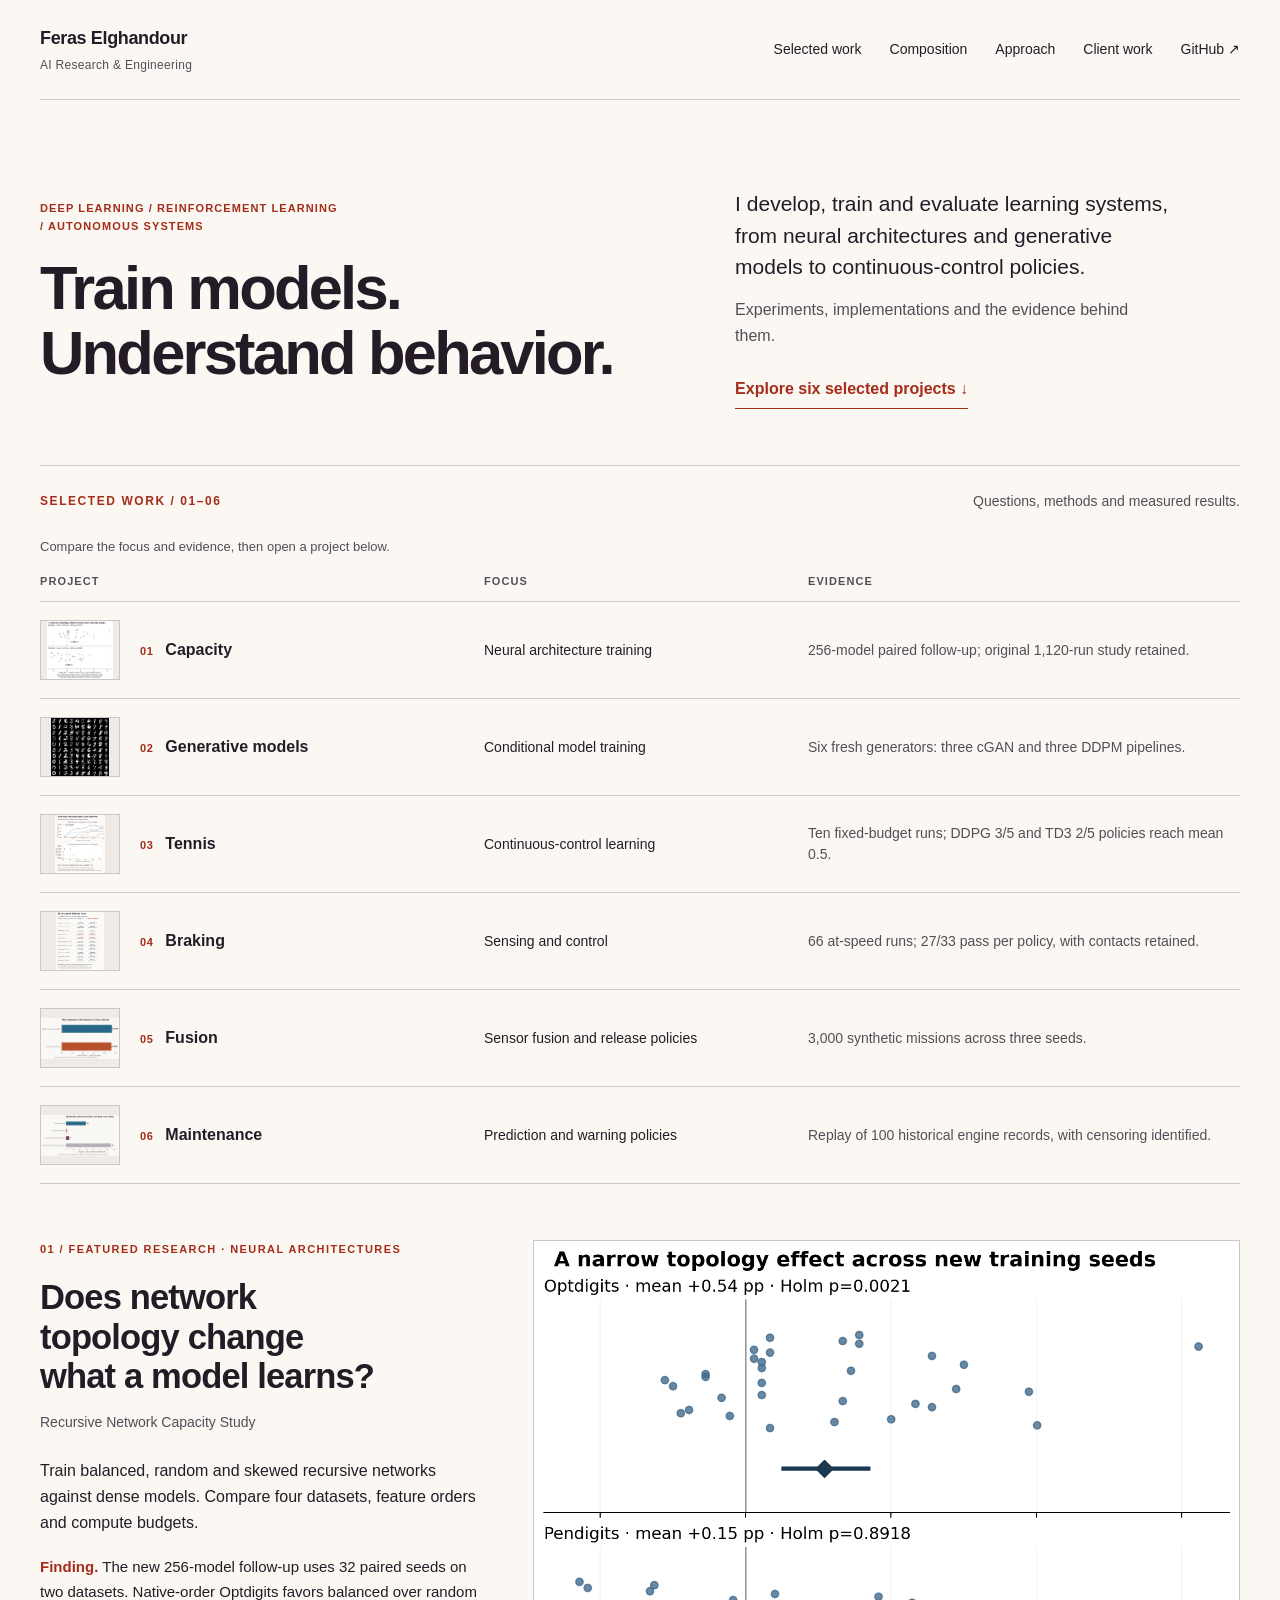
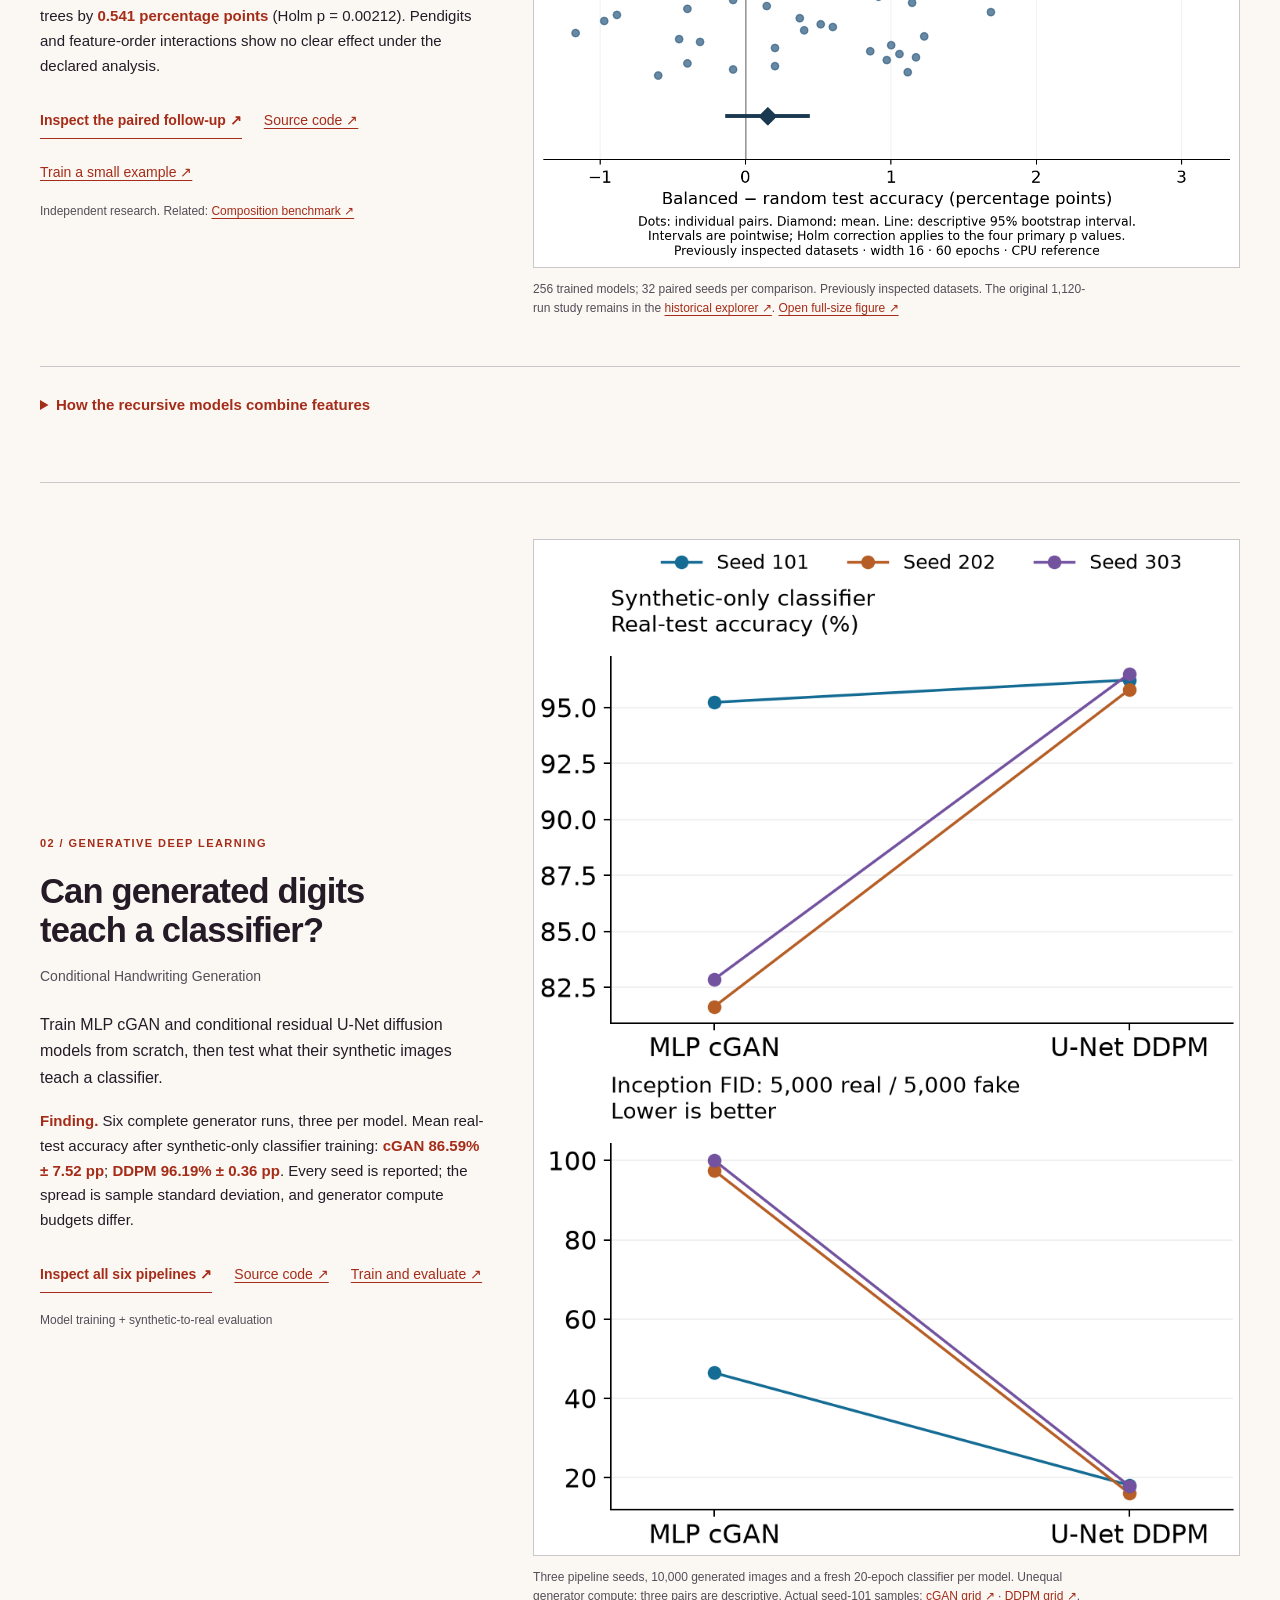
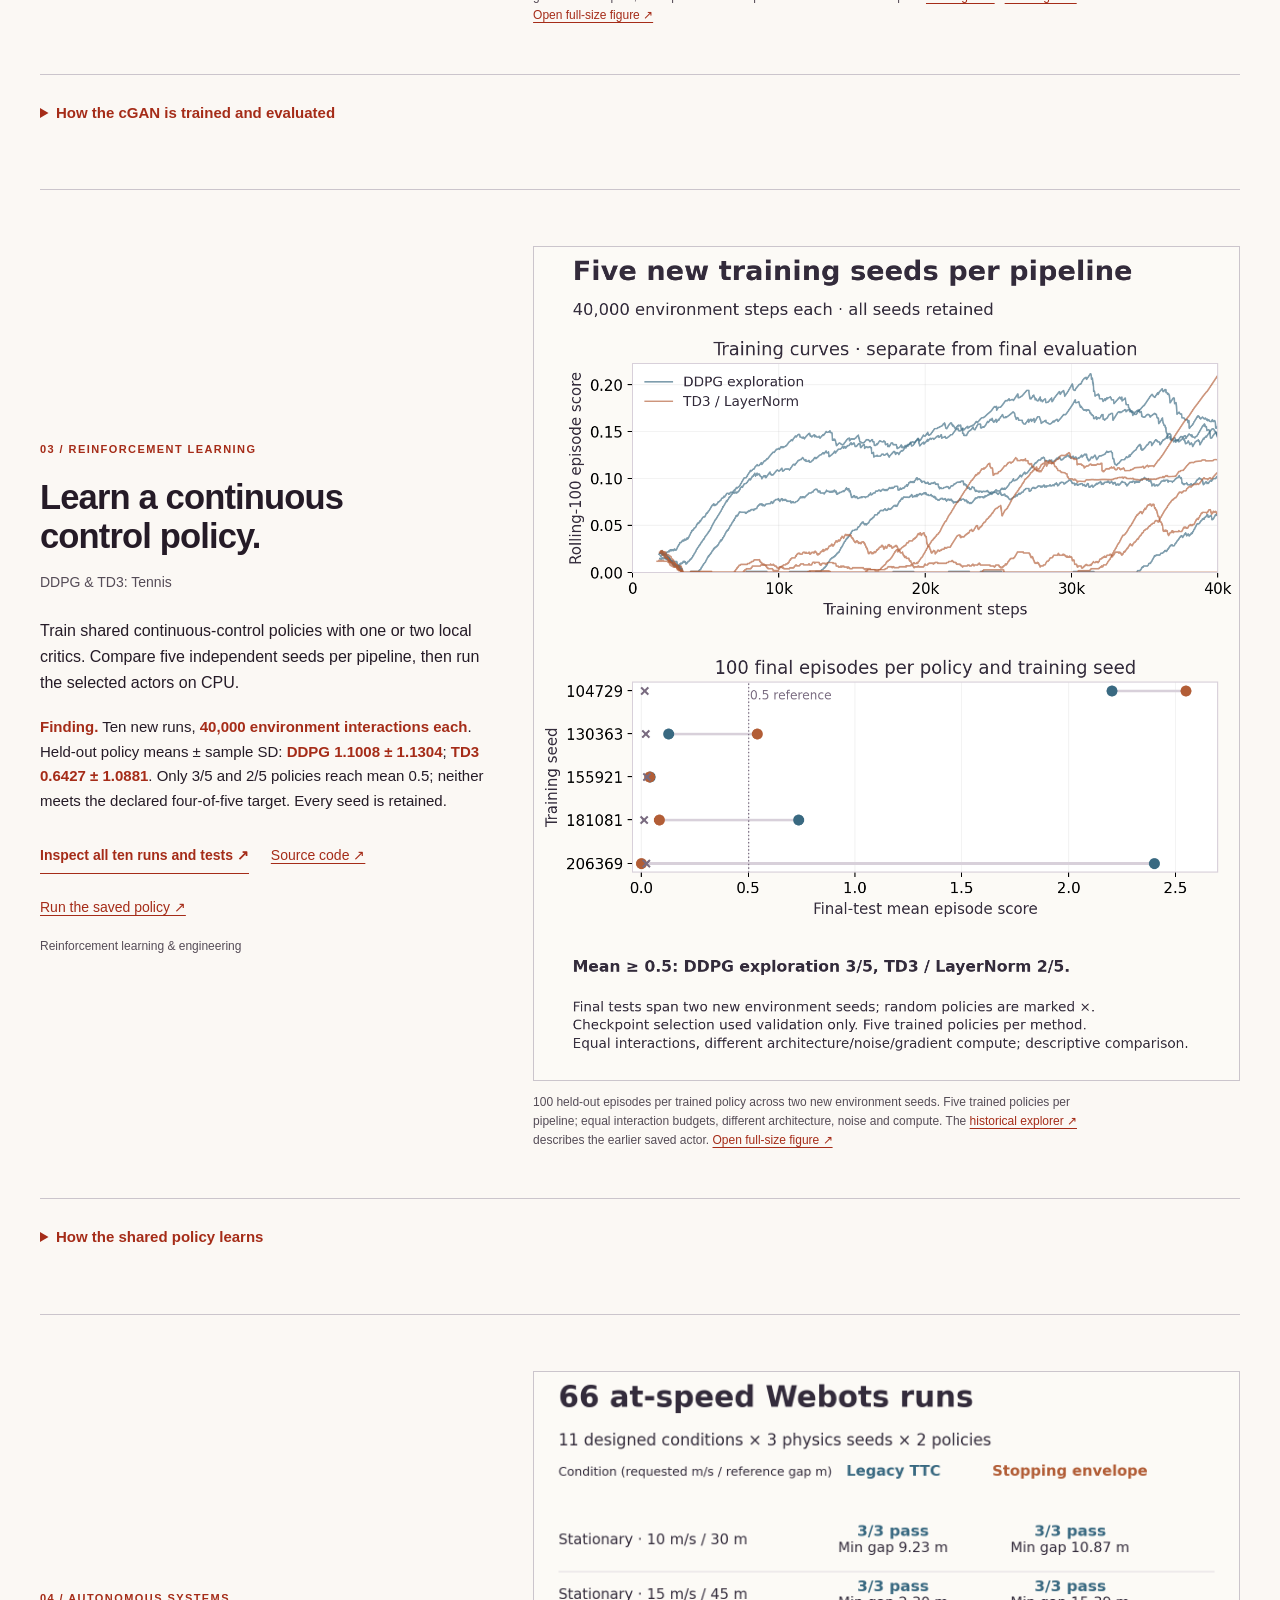
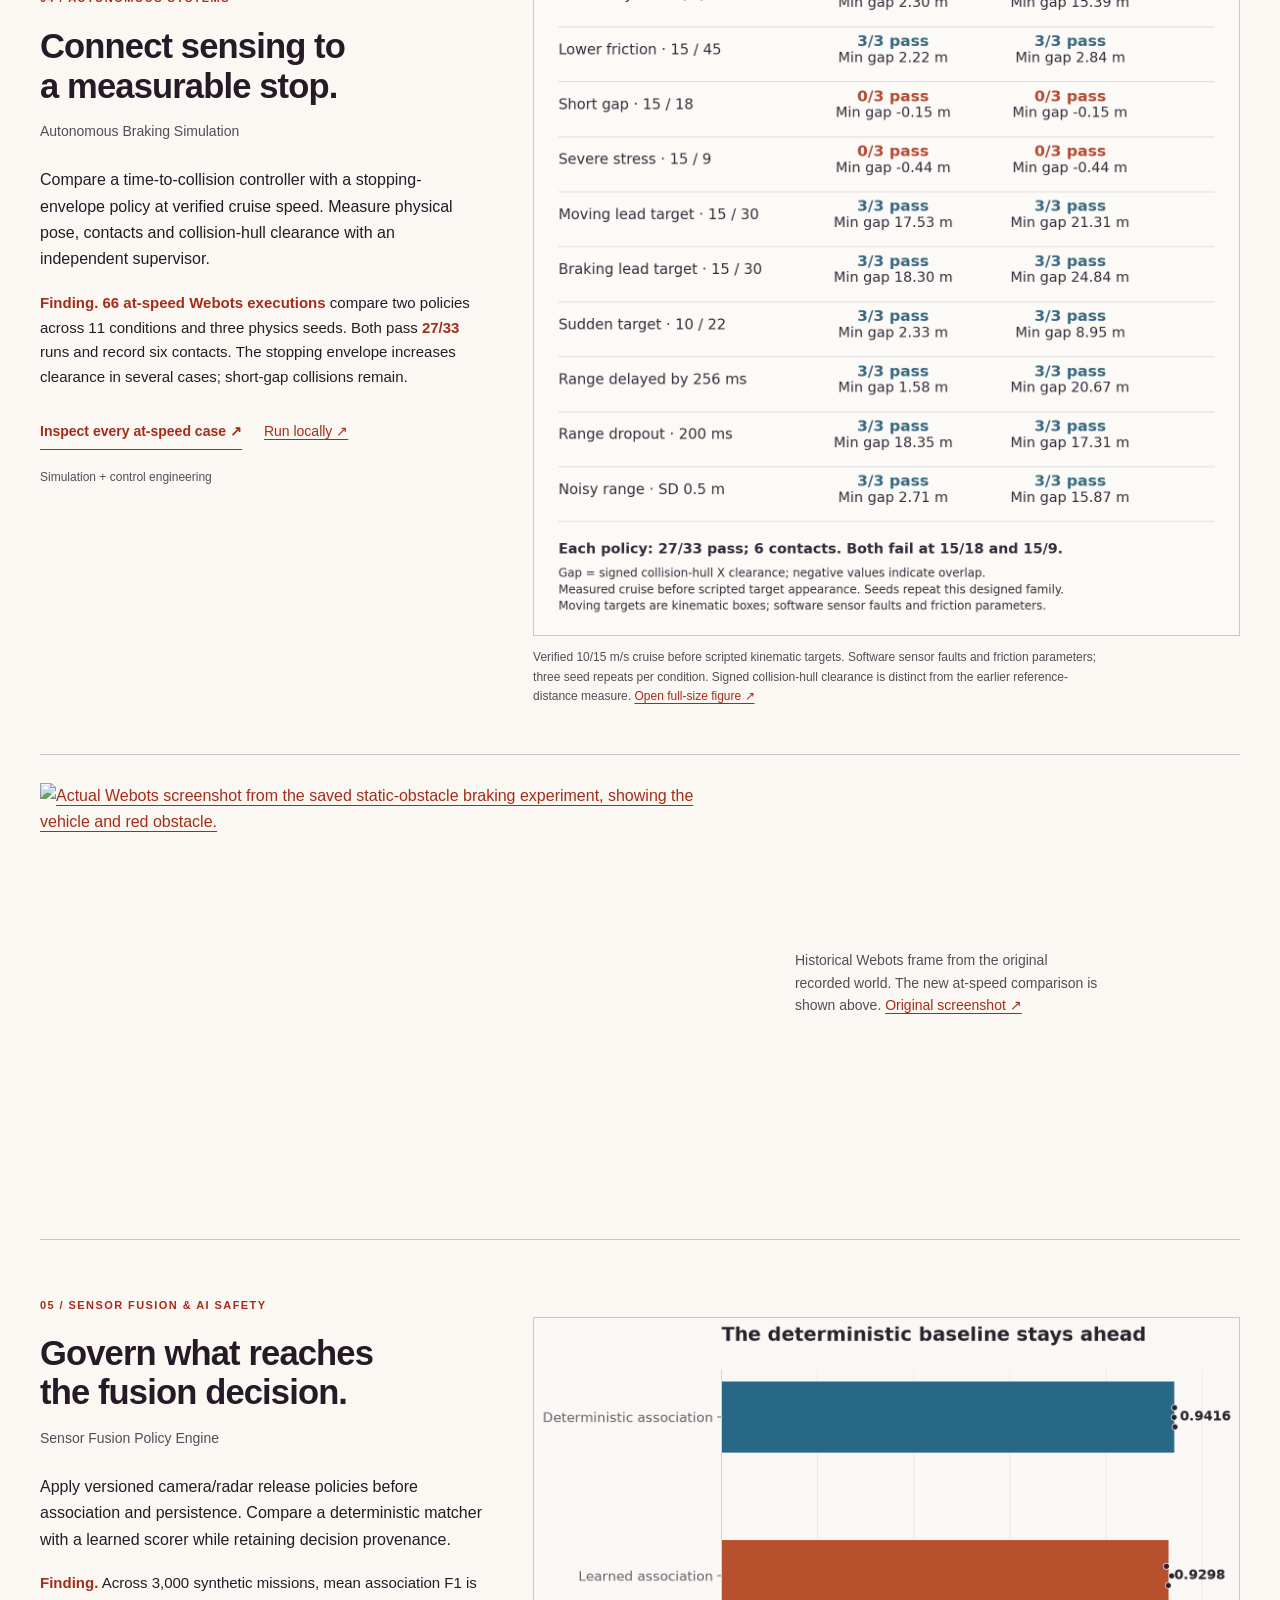
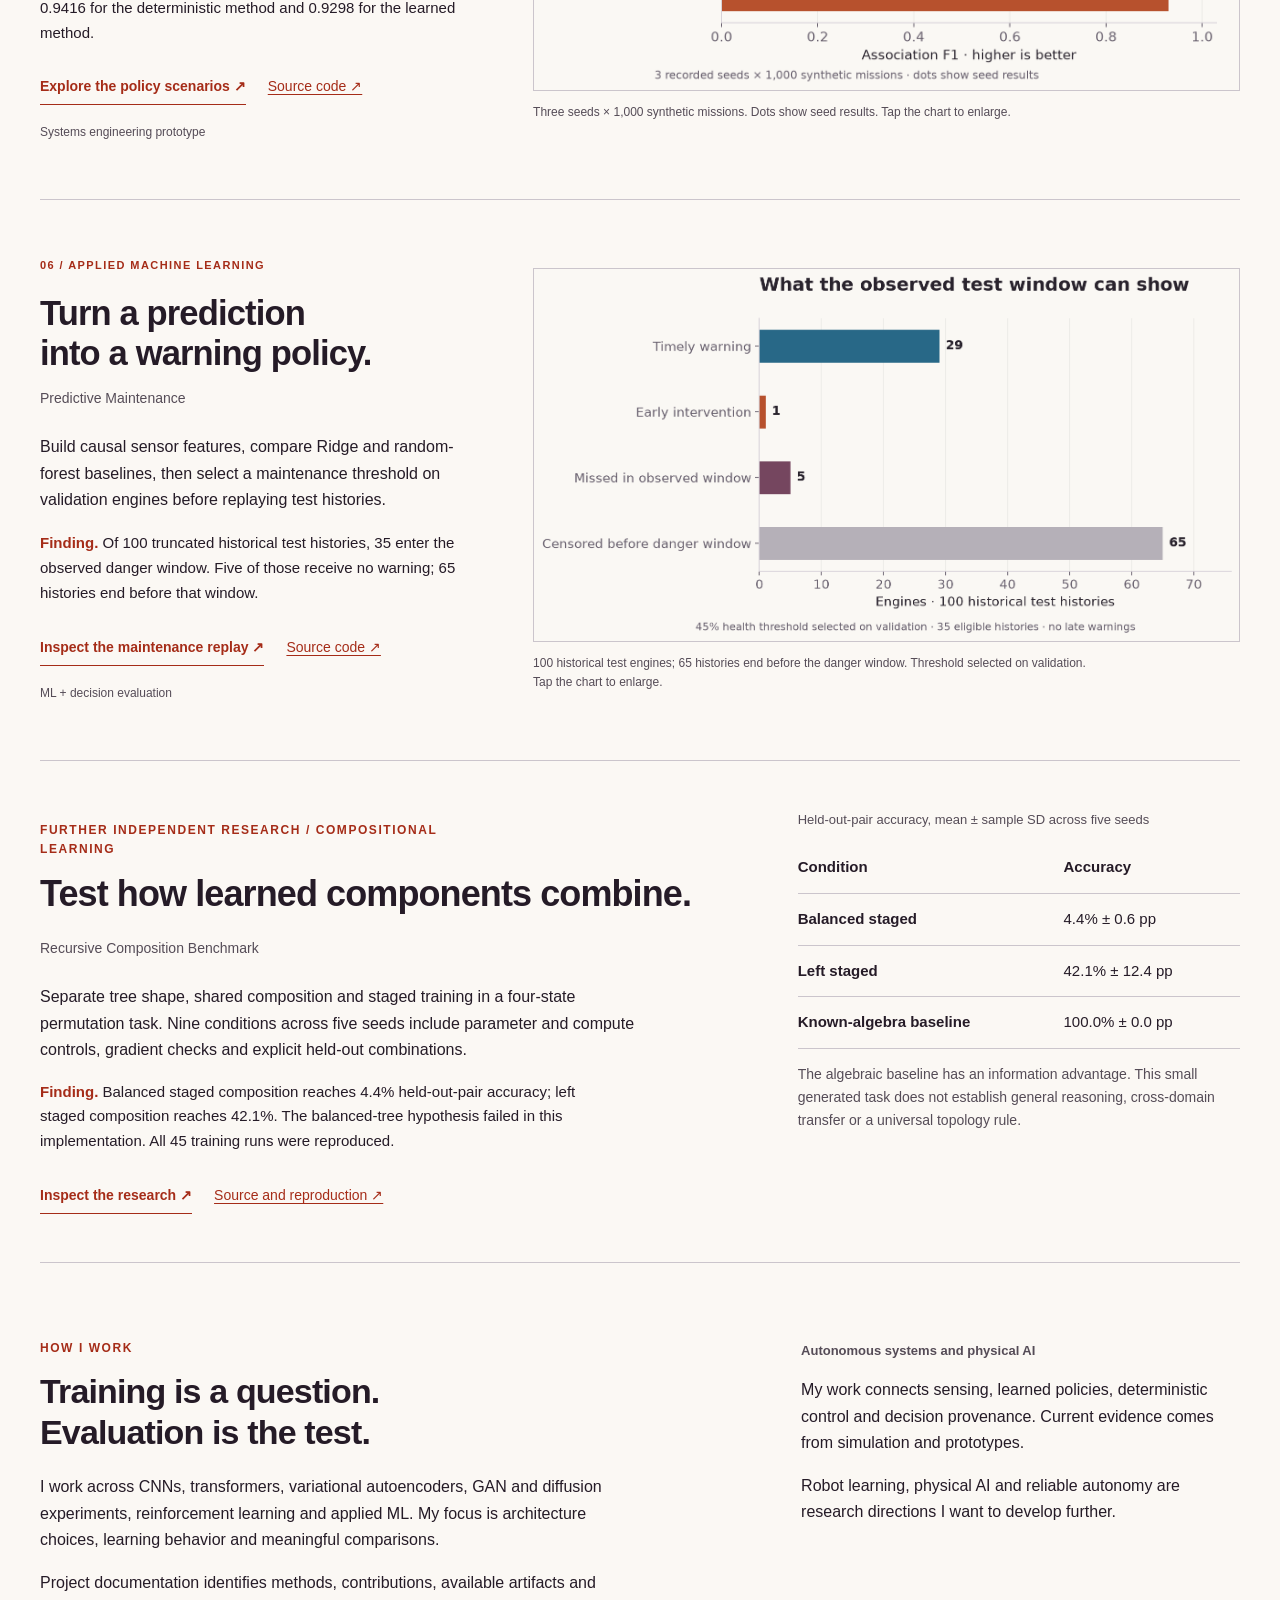
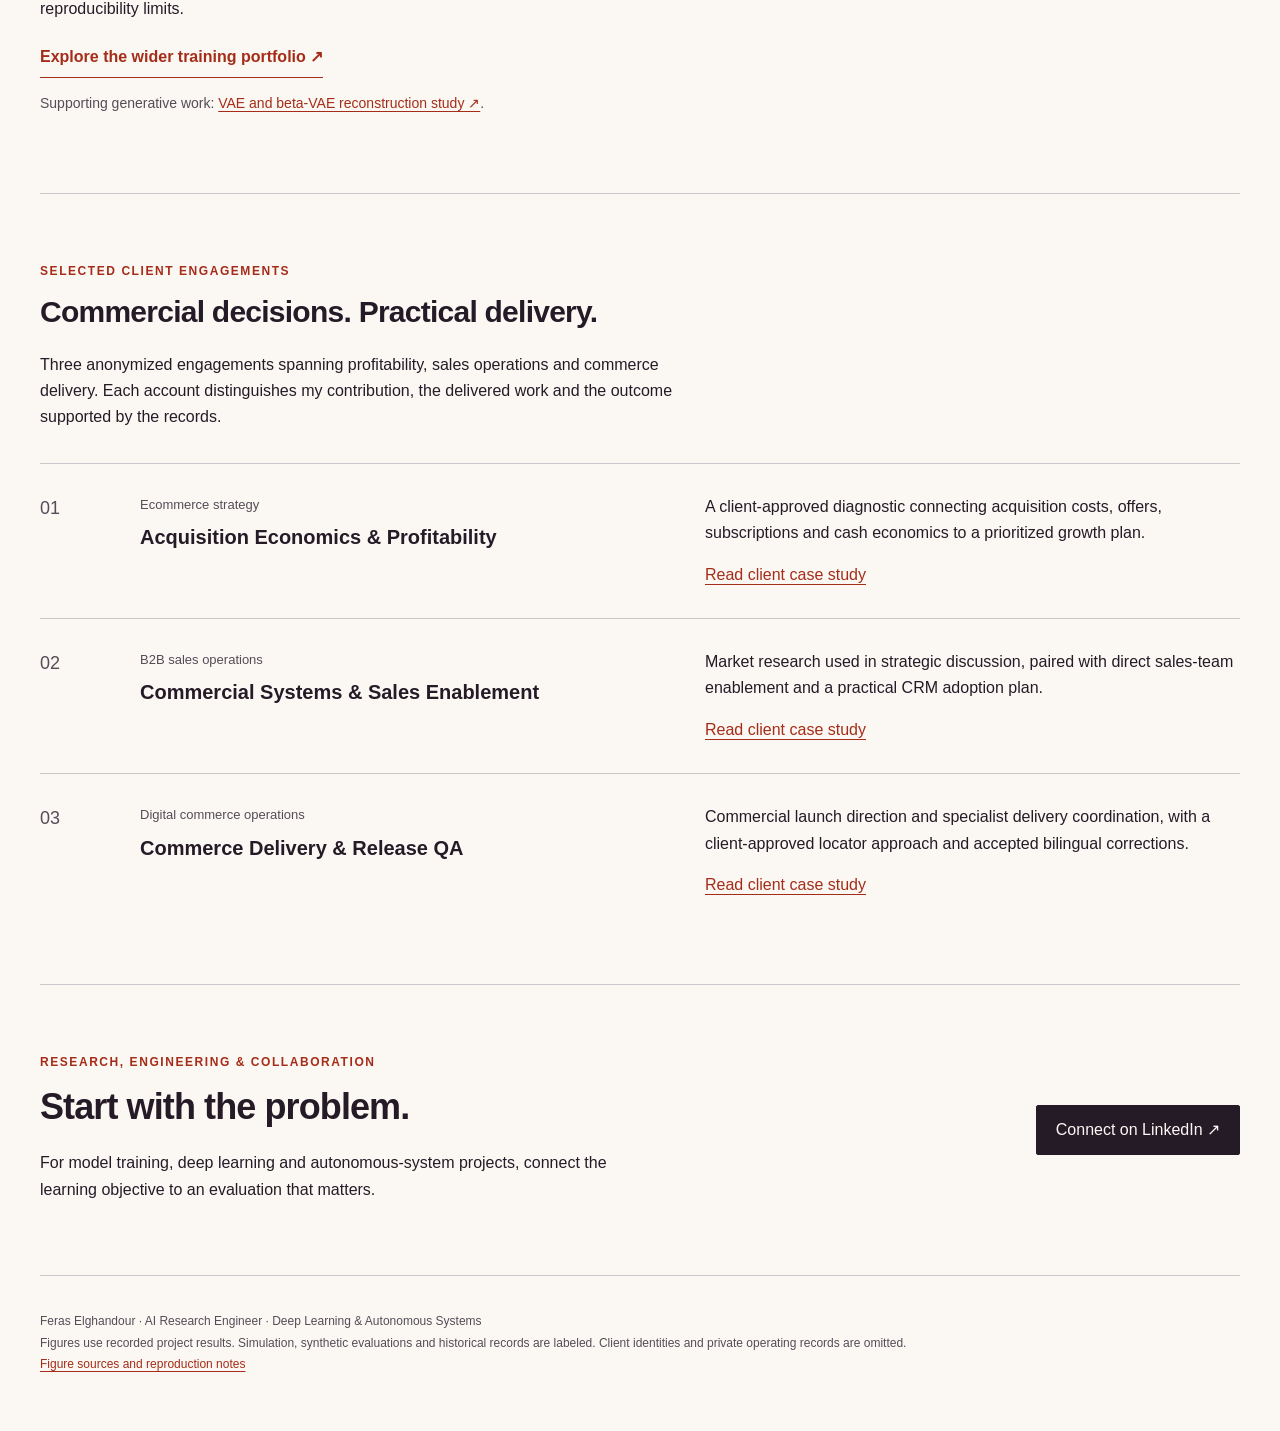
==== commit 91b5db14: "Present audited five-seed Tennis and at-speed braking results" ====
--- a/index.html
+++ b/index.html
@@ -1 +1 @@
-<!doctype html><html lang="en"><head><meta charset="utf-8"><meta name="viewport" content="width=device-width,initial-scale=1"><meta name="description" content="AI research engineering by Feras Elghandour: model training, deep learning, generative AI, reinforcement learning and autonomous systems. Explore six evidence-backed projects."><meta name="referrer" content="strict-origin-when-cross-origin"><meta http-equiv="Content-Security-Policy" content="default-src 'none'; script-src 'self'; style-src 'self' 'unsafe-inline'; img-src 'self' data: https://raw.githubusercontent.com/FerasElghandour/; connect-src 'none'; base-uri 'none'; form-action 'none'; object-src 'none'"><meta name="color-scheme" content="light"><title>AI Research Engineer | Deep Learning &amp; Autonomous Systems | Feras Elghandour</title><link rel="stylesheet" href="style.css"><link rel="stylesheet" href="visual.css?v=20261017-editorial"><link rel="icon" href="data:,"><link rel="canonical" href="https://feraselghandour.github.io/"><meta property="og:title" content="Feras Elghandour | AI Research Engineer | Deep Learning &amp; Autonomous Systems"><meta property="og:description" content="Model training, neural architecture experiments, generative models and autonomous systems. Inspect code, evaluations and six featured projects."><meta property="og:type" content="website"><meta property="og:url" content="https://feraselghandour.github.io/"><meta property="og:image" content="https://feraselghandour.github.io/assets/portfolio-preview.jpg"></head><body class="portfolio-page"><a class="skip" href="#main">Skip to content</a><header><nav aria-label="Main navigation"><a class="wordmark" href="/">Feras Elghandour<span>AI Research &amp; Engineering</span></a><div class="nav-links"><a href="#work">Selected work</a><a href="#research">Composition</a><a href="#approach">Approach</a><a href="#client-work">Client work</a><a href="https://github.com/FerasElghandour">GitHub ↗</a></div></nav></header><main id="main"><section class="visual-hero"><div><p class="eyebrow">Deep learning / Reinforcement learning / Autonomous systems</p><h1>Train models.<br>Understand behavior.</h1></div><div class="hero-summary"><p>I develop, train and evaluate learning systems, from neural architectures and generative models to continuous-control policies.</p><p class="secondary">Experiments, implementations and the evidence behind them.</p><a class="text-action" href="#work">Explore six selected projects ↓</a></div></section><section id="work" class="visual-work" aria-label="Six selected projects"><div class="work-heading"><p class="eyebrow">Selected work / 01–06</p><p>Questions, methods and measured results.</p></div><nav class="project-directory" aria-label="Jump to a selected project"><table class="project-overview" role="table"><caption>Compare the focus and evidence, then open a project below.</caption><thead role="rowgroup"><tr role="row"><th scope="col" role="columnheader">Project</th><th scope="col" role="columnheader">Focus</th><th scope="col" role="columnheader">Evidence</th></tr></thead><tbody role="rowgroup"><tr role="row"><th scope="row" role="rowheader"><a class="overview-project" href="#recursive-network-capacity-study"><img src="assets/capacity-followup.png" alt="" width="80" height="60" loading="lazy" decoding="async"><span><span class="overview-title"><span class="overview-number">01</span>Capacity</span><span class="overview-mobile-focus" aria-hidden="true">Neural architecture training</span></span></a></th><td role="cell" class="overview-focus">Neural architecture training</td><td role="cell" class="overview-evidence">256-model paired follow-up; original 1,120-run study retained.</td></tr><tr role="row"><th scope="row" role="rowheader"><a class="overview-project" href="#conditional-handwriting-generation"><img src="assets/ddpm-101.png" alt="" width="80" height="60" loading="lazy" decoding="async"><span><span class="overview-title"><span class="overview-number">02</span>Generative models</span><span class="overview-mobile-focus" aria-hidden="true">Conditional model training</span></span></a></th><td role="cell" class="overview-focus">Conditional model training</td><td role="cell" class="overview-evidence">Six fresh generators: three cGAN and three DDPM pipelines.</td></tr><tr role="row"><th scope="row" role="rowheader"><a class="overview-project" href="#tennis-reinforcement-learning"><img src="assets/tennis-fresh.png" alt="" width="80" height="60" loading="lazy" decoding="async"><span><span class="overview-title"><span class="overview-number">03</span>Tennis</span><span class="overview-mobile-focus" aria-hidden="true">Continuous-control learning</span></span></a></th><td role="cell" class="overview-focus">Continuous-control learning</td><td role="cell" class="overview-evidence">Six fresh training runs; exploration beats random in 1/3 seeds.</td></tr><tr role="row"><th scope="row" role="rowheader"><a class="overview-project" href="#autonomous-braking-simulation"><img src="assets/braking-physics.png" alt="" width="80" height="60" loading="lazy" decoding="async"><span><span class="overview-title"><span class="overview-number">04</span>Braking</span><span class="overview-mobile-focus" aria-hidden="true">Sensing and control</span></span></a></th><td role="cell" class="overview-focus">Sensing and control</td><td role="cell" class="overview-evidence">Nine fresh Webots scenarios, no obstacle contact; starts from rest.</td></tr><tr role="row"><th scope="row" role="rowheader"><a class="overview-project" href="#sensor-fusion-policy-engine"><img src="assets/fusion-comparison.png" alt="" width="80" height="60" loading="lazy" decoding="async"><span><span class="overview-title"><span class="overview-number">05</span>Fusion</span><span class="overview-mobile-focus" aria-hidden="true">Sensor fusion and release policies</span></span></a></th><td role="cell" class="overview-focus">Sensor fusion and release policies</td><td role="cell" class="overview-evidence">3,000 synthetic missions across three seeds.</td></tr><tr role="row"><th scope="row" role="rowheader"><a class="overview-project" href="#predictive-maintenance"><img src="assets/maintenance-outcomes.png" alt="" width="80" height="60" loading="lazy" decoding="async"><span><span class="overview-title"><span class="overview-number">06</span>Maintenance</span><span class="overview-mobile-focus" aria-hidden="true">Prediction and warning policies</span></span></a></th><td role="cell" class="overview-focus">Prediction and warning policies</td><td role="cell" class="overview-evidence">Replay of 100 historical engine records, with censoring identified.</td></tr></tbody></table></nav><article class="project lead-project" id="recursive-network-capacity-study"><div class="project-copy"><p class="eyebrow">01 / Featured research · Neural architectures</p><h2>Does network topology change what a model learns?</h2><p class="project-name">Recursive Network Capacity Study</p><p>Train balanced, random and skewed recursive networks against dense models. Compare four datasets, feature orders and compute budgets.</p><p class="finding"><strong>Finding.</strong> The new 256-model follow-up uses 32 paired seeds on two datasets. Native-order Optdigits favors balanced over random trees by <strong>0.541 percentage points</strong> (Holm p = 0.00212). Pendigits and feature-order interactions show no clear effect under the declared analysis.</p><div class="project-links"><a class="text-action" href="https://github.com/FerasElghandour/recursive-network-capacity-study/blob/aab76bfeb9a42eab6312d5c3f008c4d41a56029a/results/followup-v1/RESULTS.md">Inspect the paired follow-up ↗</a><a href="https://github.com/FerasElghandour/recursive-network-capacity-study">Source code ↗</a><a href="https://github.com/FerasElghandour/recursive-network-capacity-study#try-a-small-training-run">Train a small example ↗</a></div><p class="project-kind">Independent research. Related: <a href="#research">Composition benchmark ↗</a></p></div><figure class="project-figure"><a href="assets/capacity-followup.png" aria-label="Open full-size figure: All four paired topology comparisons with descriptive intervals and corrected p values."><picture><source media="(max-width: 760px)" srcset="assets/capacity-followup-mobile.svg" width="400" height="570"><img src="assets/capacity-followup.png" alt="All four paired topology comparisons with descriptive intervals and corrected p values." loading="lazy" decoding="async" width="1280" height="1136"></picture></a><figcaption>256 trained models; 32 paired seeds per comparison. Previously inspected datasets. The original 1,120-run study remains in the <a href="https://feraselghandour.github.io/recursive-network-capacity-study/">historical explorer ↗</a>. <a href="assets/capacity-followup.png">Open full-size figure ↗</a></figcaption></figure><details class="mechanism-details"><summary>How the recursive models combine features</summary><figure><picture><source media="(max-width: 760px)" srcset="assets/topology-comparison-mobile.svg" width="300" height="1165"><img src="assets/topology-comparison.svg" alt="Balanced, random and skewed recursive topologies with eight feature groups and maximum merge depths three, four and seven." loading="lazy" width="930" height="415"></picture><figcaption>Eight-group schematics from the implemented seed-zero topologies. Blue blocks encode feature groups; orange nodes merge hidden vectors. Satimage uses nine groups. <a href="https://github.com/FerasElghandour/recursive-network-capacity-study#try-a-small-training-run">Run the example ↗</a></figcaption></figure></details></article><article class="project " id="conditional-handwriting-generation"><div class="project-copy"><p class="eyebrow">02 / Generative deep learning</p><h2>Can generated digits teach a classifier?</h2><p class="project-name">Conditional Handwriting Generation</p><p>Train MLP cGAN and conditional residual U-Net diffusion models from scratch, then test what their synthetic images teach a classifier.</p><p class="finding"><strong>Finding.</strong> Six complete generator runs, three per model. Mean real-test accuracy after synthetic-only classifier training: <strong>cGAN 86.59% ± 7.52 pp</strong>; <strong>DDPM 96.19% ± 0.36 pp</strong>. Every seed is reported; the spread is sample standard deviation, and generator compute budgets differ.</p><div class="project-links"><a class="text-action" href="https://github.com/FerasElghandour/conditional-handwriting-generation/blob/df3e83573328ac64f9b97ffea683a1939eb8e778/results/comparison-v1/RESULTS.md">Inspect all six pipelines ↗</a><a href="https://github.com/FerasElghandour/conditional-handwriting-generation">Source code ↗</a><a href="https://github.com/FerasElghandour/conditional-handwriting-generation#train-and-evaluate">Train and evaluate ↗</a></div><p class="project-kind">Model training + synthetic-to-real evaluation</p></div><figure class="project-figure"><a href="assets/generative-paired.png" aria-label="Open full-size figure: Every generator seed: synthetic-to-real classifier accuracy and fresh FID."><picture><source media="(max-width: 760px)" srcset="assets/generative-paired-mobile.svg" width="400" height="570"><img src="assets/generative-paired.png" alt="Every generator seed: synthetic-to-real classifier accuracy and fresh FID." loading="lazy" decoding="async" width="900" height="1296"></picture></a><figcaption>Three pipeline seeds, 10,000 generated images and a fresh 20-epoch classifier per model. Unequal generator compute; three pairs are descriptive. Actual seed-101 samples: <a href="assets/cgan-101.png">cGAN grid ↗</a> · <a href="assets/ddpm-101.png">DDPM grid ↗</a>. <a href="assets/generative-paired.png">Open full-size figure ↗</a></figcaption></figure><details class="mechanism-details"><summary>How the cGAN is trained and evaluated</summary><figure><picture><source media="(max-width: 760px)" srcset="assets/cgan-pipeline-mobile.svg" width="460" height="680"><img src="assets/cgan-pipeline.svg" alt="Train the MLP generator and discriminator on the MNIST training split for 50 epochs, generate ten thousand labeled digits, then train a fresh classifier on those synthetic images and evaluate it on ten thousand real test images." loading="lazy" decoding="async" width="1100" height="292"></picture><figcaption>This schematic shows the MLP cGAN branch. The DDPM uses a conditional residual U-Net and 40 epochs. Each pipeline trains a separate synthetic-only classifier; real test images train neither model. Portable weights, fresh FID and measured MPS continuation limits are recorded in the linked results.</figcaption></figure></details></article><article class="project " id="tennis-reinforcement-learning"><div class="project-copy"><p class="eyebrow">03 / Reinforcement learning</p><h2>Learn a continuous control policy.</h2><p class="project-name">Shared-Policy DDPG: Tennis</p><p>Train a shared actor–critic policy with replay, target updates and bounded continuous actions. Package the saved policy for CPU inference.</p><p class="finding"><strong>Finding.</strong> Six fresh 1,000-episode training runs. Exploration final-test means are <strong>2.1878, 0.0000 and 0.0000</strong>; only one of three exceeds its matched random baseline. This does not establish reliable learning. Separately, the historical actor averages 2.1729 over 300 fresh evaluation episodes.</p><div class="project-links"><a class="text-action" href="https://github.com/FerasElghandour/tennis-reinforcement-learning/blob/560695353c5faa20225ec81ccf2f8aee1d931085/results/fresh-v1/RESULTS.md">Inspect fresh training and tests ↗</a><a href="https://github.com/FerasElghandour/tennis-reinforcement-learning">Source code ↗</a><a href="https://github.com/FerasElghandour/tennis-reinforcement-learning#run-the-saved-policy-and-checks">Run the saved policy ↗</a></div><p class="project-kind">Reinforcement learning &amp; engineering</p></div><figure class="project-figure"><a href="assets/tennis-fresh.png" aria-label="Open full-size figure: All six fresh training curves and the final-test comparison for every policy seed."><picture><source media="(max-width: 760px)" srcset="assets/tennis-fresh-mobile.svg" width="400" height="610"><img src="assets/tennis-fresh.png" alt="All six fresh training curves and the final-test comparison for every policy seed." loading="lazy" decoding="async" width="900" height="1620"></picture></a><figcaption>Final tests use 100 episodes per policy and seed. Three trained policies per method; exploratory follow-up and unequal step budgets. The <a href="https://feraselghandour.github.io/tennis-reinforcement-learning/">historical explorer ↗</a> describes the earlier saved actor. <a href="assets/tennis-fresh.png">Open full-size figure ↗</a></figcaption></figure><details class="mechanism-details"><summary>How the shared policy learns</summary><figure><picture><source media="(max-width: 760px)" srcset="assets/shared-policy-mechanism-mobile.svg" width="360" height="850"><img src="assets/shared-policy-mechanism.svg" alt="Shared-policy actor, local critic, environment feedback, replay sampling and target updates." loading="lazy" width="930" height="470"></picture><figcaption>The implemented training path: shared actor, local critic, shared replay and soft target updates. The critic evaluates one player at a time. <a href="https://github.com/FerasElghandour/tennis-reinforcement-learning#run-the-saved-policy-and-checks">Run the example ↗</a></figcaption></figure></details></article><article class="project " id="autonomous-braking-simulation"><div class="project-copy"><p class="eyebrow">04 / Autonomous systems</p><h2>Connect sensing to a measurable stop.</h2><p class="project-name">Autonomous Braking Simulation</p><p>Build a Webots controller that validates sensing, computes time to collision and enters a persistent braking state. Check the run with an independent supervisor.</p><p class="finding"><strong>Finding.</strong> <strong>Nine fresh Webots scenarios passed</strong>, with no obstacle contact and minimum reference distances of 11.05–15.83 m. All start from rest; actual peak speed reached 12.86 m/s. Eighty-six tests cover startup readiness, fault handling and numerical evidence checks.</p><div class="project-links"><a class="text-action" href="https://github.com/FerasElghandour/autonomous-braking-simulation/blob/80d0b38943ed502d697479142b521aaef65ad685/results/webots-physics-v1/RESULTS.md">Inspect fresh physics and telemetry ↗</a><a href="https://github.com/FerasElghandour/autonomous-braking-simulation#run-locally">Run locally ↗</a></div><p class="project-kind">Simulation + control engineering</p></div><figure class="project-figure"><a href="assets/braking-physics.png" aria-label="Open full-size figure: Nine fresh Webots stopping distances beside actual peak speeds."><picture><source media="(max-width: 760px)" srcset="assets/braking-physics-mobile.svg" width="400" height="940"><img src="assets/braking-physics.png" alt="Nine fresh Webots stopping distances beside actual peak speeds." loading="lazy" decoding="async" width="917" height="1305"></picture></a><figcaption>Obstacle-front-face to vehicle-reference distance, not bumper clearance. One static world and physics seed; same-seed repeat checks are separate. The official fixed prerelease runtime and all pre-fix failures are documented. <a href="assets/braking-physics.png">Open full-size figure ↗</a></figcaption></figure><figure class="supplement simulation-frame"><a href="https://raw.githubusercontent.com/FerasElghandour/autonomous-braking-simulation/main/results/final_screenshot.png"><img src="https://raw.githubusercontent.com/FerasElghandour/autonomous-braking-simulation/main/results/final_screenshot.png" alt="Actual Webots screenshot from the saved static-obstacle braking experiment, showing the vehicle and red obstacle." loading="lazy" width="946" height="839"></a><figcaption>Historical Webots frame from the original recorded world. The new nine-case matrix is shown above. <a href="https://github.com/FerasElghandour/autonomous-braking-simulation/blob/main/results/final_screenshot.png">Original screenshot ↗</a></figcaption></figure></article><article class="project " id="sensor-fusion-policy-engine"><div class="project-copy"><p class="eyebrow">05 / Sensor fusion &amp; AI safety</p><h2>Govern what reaches the fusion decision.</h2><p class="project-name">Sensor Fusion Policy Engine</p><p>Apply versioned camera/radar release policies before association and persistence. Compare a deterministic matcher with a learned scorer while retaining decision provenance.</p><p class="finding"><strong>Finding.</strong> Across 3,000 synthetic missions, mean association F1 is 0.9416 for the deterministic method and 0.9298 for the learned method.</p><div class="project-links"><a class="text-action" href="https://feraselghandour.github.io/sensor-fusion-policy-engine/">Explore the policy scenarios ↗</a><a href="https://github.com/FerasElghandour/sensor-fusion-policy-engine">Source code ↗</a></div><p class="project-kind">Systems engineering prototype</p></div><figure class="project-figure "><a href="assets/fusion-comparison.png" aria-label="Open full-size figure: Sensor Fusion Policy Engine"><picture><source media="(max-width: 760px)" srcset="assets/fusion-mobile.svg" width="288" height="231"><img src="assets/fusion-comparison.png" alt="Deterministic sensor association has mean F1 0.9416; learned association has mean F1 0.9298 across three seeds." loading="lazy" decoding="async" width="1470" height="774"></picture></a><figcaption>Three seeds × 1,000 synthetic missions. Dots show seed results. <span class="figure-hint">Tap the chart to enlarge.</span></figcaption></figure></article><article class="project " id="predictive-maintenance"><div class="project-copy"><p class="eyebrow">06 / Applied machine learning</p><h2>Turn a prediction into a warning policy.</h2><p class="project-name">Predictive Maintenance</p><p>Build causal sensor features, compare Ridge and random-forest baselines, then select a maintenance threshold on validation engines before replaying test histories.</p><p class="finding"><strong>Finding.</strong> Of 100 truncated historical test histories, 35 enter the observed danger window. Five of those receive no warning; 65 histories end before that window.</p><div class="project-links"><a class="text-action" href="https://feraselghandour.github.io/predictive-maintenance/">Inspect the maintenance replay ↗</a><a href="https://github.com/FerasElghandour/predictive-maintenance">Source code ↗</a></div><p class="project-kind">ML + decision evaluation</p></div><figure class="project-figure "><a href="assets/maintenance-outcomes.png" aria-label="Open full-size figure: Predictive Maintenance"><picture><source media="(max-width: 760px)" srcset="assets/maintenance-mobile.svg" width="288" height="355"><img src="assets/maintenance-outcomes.png" alt="Observed test outcomes: 29 timely warnings, one early intervention, five misses and 65 censored engine histories." loading="lazy" decoding="async" width="1543" height="815"></picture></a><figcaption>100 historical test engines; 65 histories end before the danger window. Threshold selected on validation. <span class="figure-hint">Tap the chart to enlarge.</span></figcaption></figure></article></section><section class="section split" id="research"><div><p class="eyebrow">Further independent research / Compositional learning</p><h2>Test how learned components combine.</h2><p class="project-name">Recursive Composition Benchmark</p><p>Separate tree shape, shared composition and staged training in a four-state permutation task. Nine conditions across five seeds include parameter and compute controls, gradient checks and explicit held-out combinations.</p><p class="finding"><strong>Finding.</strong> Balanced staged composition reaches 4.4% held-out-pair accuracy; left staged composition reaches 42.1%. The balanced-tree hypothesis failed in this implementation. All 45 training runs were reproduced.</p><div class="project-links"><a class="text-action" href="https://github.com/FerasElghandour/recursive-composition-benchmark/blob/b31b8f04089f54c91e40506e45dfdff7ccac34e6/REPORT.md">Inspect the research ↗</a><a href="https://github.com/FerasElghandour/recursive-composition-benchmark">Source and reproduction ↗</a></div></div><aside><table><caption>Held-out-pair accuracy, mean ± sample SD across five seeds</caption><thead><tr><th scope="col">Condition</th><th scope="col">Accuracy</th></tr></thead><tbody><tr><th scope="row">Balanced staged</th><td>4.4% ± 0.6 pp</td></tr><tr><th scope="row">Left staged</th><td>42.1% ± 12.4 pp</td></tr><tr><th scope="row">Known-algebra baseline</th><td>100.0% ± 0.0 pp</td></tr></tbody></table><p class="small">The algebraic baseline has an information advantage. This small generated task does not establish general reasoning, cross-domain transfer or a universal topology rule.</p></aside></section><section class="section split" id="approach"><div><p class="eyebrow">How I work</p><h2>Training is a question.<br>Evaluation is the test.</h2><p>I work across CNNs, transformers, variational autoencoders, GAN and diffusion experiments, reinforcement learning and applied ML. My focus is architecture choices, learning behavior and meaningful comparisons.</p><p>Project documentation identifies methods, contributions, available artifacts and reproducibility limits.</p><a class="text-action" href="https://github.com/FerasElghandour#model-development-and-training">Explore the wider training portfolio ↗</a><p class="small">Supporting generative work: <a id="tabular-vae-comparison" href="https://github.com/FerasElghandour/tabular-vae-comparison">VAE and beta-VAE reconstruction study ↗</a>.</p></div><aside><p class="label">Autonomous systems and physical AI</p><p>My work connects sensing, learned policies, deterministic control and decision provenance. Current evidence comes from simulation and prototypes.</p><p>Robot learning, physical AI and reliable autonomy are research directions I want to develop further.</p></aside></section><section class="section" id="client-work"><p class="eyebrow">Selected client engagements</p><h2>Commercial decisions. Practical delivery.</h2><p class="section-lead">Three anonymized engagements spanning profitability, sales operations and commerce delivery. Each account distinguishes my contribution, the delivered work and the outcome supported by the records.</p><article class="row"><div class="number">01</div><div><p class="category">Ecommerce strategy</p><h3><a href="case-studies/profitability-diagnostic/">Acquisition Economics &amp; Profitability</a></h3></div><div class="description"><p>A client-approved diagnostic connecting acquisition costs, offers, subscriptions and cash economics to a prioritized growth plan.</p><a href="case-studies/profitability-diagnostic/">Read client case study</a></div></article><article class="row"><div class="number">02</div><div><p class="category">B2B sales operations</p><h3><a href="case-studies/commercial-enablement/">Commercial Systems &amp; Sales Enablement</a></h3></div><div class="description"><p>Market research used in strategic discussion, paired with direct sales-team enablement and a practical CRM adoption plan.</p><a href="case-studies/commercial-enablement/">Read client case study</a></div></article><article class="row"><div class="number">03</div><div><p class="category">Digital commerce operations</p><h3><a href="case-studies/commerce-delivery/">Commerce Delivery &amp; Release QA</a></h3></div><div class="description"><p>Commercial launch direction and specialist delivery coordination, with a client-approved locator approach and accepted bilingual corrections.</p><a href="case-studies/commerce-delivery/">Read client case study</a></div></article></section><section class="section contact-strip"><div><p class="eyebrow">Research, engineering &amp; collaboration</p><h2>Start with the problem.</h2><p>For model training, deep learning and autonomous-system projects, connect the learning objective to an evaluation that matters.</p></div><a class="button" href="https://www.linkedin.com/in/feras-elghandour/">Connect on LinkedIn ↗</a></section></main><footer>Feras Elghandour · AI Research Engineer · Deep Learning &amp; Autonomous Systems<br>Figures use recorded project results. Simulation, synthetic evaluations and historical records are labeled. Client identities and private operating records are omitted.<br><a href="assets/FIGURE_SOURCES.md">Figure sources and reproduction notes</a></footer></body></html>
+<!doctype html><html lang="en"><head><meta charset="utf-8"><meta name="viewport" content="width=device-width,initial-scale=1"><meta name="description" content="AI research engineering by Feras Elghandour: model training, deep learning, generative AI, reinforcement learning and autonomous systems. Explore six evidence-backed projects."><meta name="referrer" content="strict-origin-when-cross-origin"><meta http-equiv="Content-Security-Policy" content="default-src 'none'; script-src 'self'; style-src 'self' 'unsafe-inline'; img-src 'self' data: https://raw.githubusercontent.com/FerasElghandour/; connect-src 'none'; base-uri 'none'; form-action 'none'; object-src 'none'"><meta name="color-scheme" content="light"><title>AI Research Engineer | Deep Learning &amp; Autonomous Systems | Feras Elghandour</title><link rel="stylesheet" href="style.css"><link rel="stylesheet" href="visual.css?v=20261017-editorial"><link rel="icon" href="data:,"><link rel="canonical" href="https://feraselghandour.github.io/"><meta property="og:title" content="Feras Elghandour | AI Research Engineer | Deep Learning &amp; Autonomous Systems"><meta property="og:description" content="Model training, neural architecture experiments, generative models and autonomous systems. Inspect code, evaluations and six featured projects."><meta property="og:type" content="website"><meta property="og:url" content="https://feraselghandour.github.io/"><meta property="og:image" content="https://feraselghandour.github.io/assets/portfolio-preview.jpg"></head><body class="portfolio-page"><a class="skip" href="#main">Skip to content</a><header><nav aria-label="Main navigation"><a class="wordmark" href="/">Feras Elghandour<span>AI Research &amp; Engineering</span></a><div class="nav-links"><a href="#work">Selected work</a><a href="#research">Composition</a><a href="#approach">Approach</a><a href="#client-work">Client work</a><a href="https://github.com/FerasElghandour">GitHub ↗</a></div></nav></header><main id="main"><section class="visual-hero"><div><p class="eyebrow">Deep learning / Reinforcement learning / Autonomous systems</p><h1>Train models.<br>Understand behavior.</h1></div><div class="hero-summary"><p>I develop, train and evaluate learning systems, from neural architectures and generative models to continuous-control policies.</p><p class="secondary">Experiments, implementations and the evidence behind them.</p><a class="text-action" href="#work">Explore six selected projects ↓</a></div></section><section id="work" class="visual-work" aria-label="Six selected projects"><div class="work-heading"><p class="eyebrow">Selected work / 01–06</p><p>Questions, methods and measured results.</p></div><nav class="project-directory" aria-label="Jump to a selected project"><table class="project-overview" role="table"><caption>Compare the focus and evidence, then open a project below.</caption><thead role="rowgroup"><tr role="row"><th scope="col" role="columnheader">Project</th><th scope="col" role="columnheader">Focus</th><th scope="col" role="columnheader">Evidence</th></tr></thead><tbody role="rowgroup"><tr role="row"><th scope="row" role="rowheader"><a class="overview-project" href="#recursive-network-capacity-study"><img src="assets/capacity-followup.png" alt="" width="80" height="60" loading="lazy" decoding="async"><span><span class="overview-title"><span class="overview-number">01</span>Capacity</span><span class="overview-mobile-focus" aria-hidden="true">Neural architecture training</span></span></a></th><td role="cell" class="overview-focus">Neural architecture training</td><td role="cell" class="overview-evidence">256-model paired follow-up; original 1,120-run study retained.</td></tr><tr role="row"><th scope="row" role="rowheader"><a class="overview-project" href="#conditional-handwriting-generation"><img src="assets/ddpm-101.png" alt="" width="80" height="60" loading="lazy" decoding="async"><span><span class="overview-title"><span class="overview-number">02</span>Generative models</span><span class="overview-mobile-focus" aria-hidden="true">Conditional model training</span></span></a></th><td role="cell" class="overview-focus">Conditional model training</td><td role="cell" class="overview-evidence">Six fresh generators: three cGAN and three DDPM pipelines.</td></tr><tr role="row"><th scope="row" role="rowheader"><a class="overview-project" href="#tennis-reinforcement-learning"><img src="assets/tennis-robust.png" alt="" width="80" height="60" loading="lazy" decoding="async"><span><span class="overview-title"><span class="overview-number">03</span>Tennis</span><span class="overview-mobile-focus" aria-hidden="true">Continuous-control learning</span></span></a></th><td role="cell" class="overview-focus">Continuous-control learning</td><td role="cell" class="overview-evidence">Ten fixed-budget runs; DDPG 3/5 and TD3 2/5 policies reach mean 0.5.</td></tr><tr role="row"><th scope="row" role="rowheader"><a class="overview-project" href="#autonomous-braking-simulation"><img src="assets/braking-at-speed.png" alt="" width="80" height="60" loading="lazy" decoding="async"><span><span class="overview-title"><span class="overview-number">04</span>Braking</span><span class="overview-mobile-focus" aria-hidden="true">Sensing and control</span></span></a></th><td role="cell" class="overview-focus">Sensing and control</td><td role="cell" class="overview-evidence">66 at-speed runs; 27/33 pass per policy, with contacts retained.</td></tr><tr role="row"><th scope="row" role="rowheader"><a class="overview-project" href="#sensor-fusion-policy-engine"><img src="assets/fusion-comparison.png" alt="" width="80" height="60" loading="lazy" decoding="async"><span><span class="overview-title"><span class="overview-number">05</span>Fusion</span><span class="overview-mobile-focus" aria-hidden="true">Sensor fusion and release policies</span></span></a></th><td role="cell" class="overview-focus">Sensor fusion and release policies</td><td role="cell" class="overview-evidence">3,000 synthetic missions across three seeds.</td></tr><tr role="row"><th scope="row" role="rowheader"><a class="overview-project" href="#predictive-maintenance"><img src="assets/maintenance-outcomes.png" alt="" width="80" height="60" loading="lazy" decoding="async"><span><span class="overview-title"><span class="overview-number">06</span>Maintenance</span><span class="overview-mobile-focus" aria-hidden="true">Prediction and warning policies</span></span></a></th><td role="cell" class="overview-focus">Prediction and warning policies</td><td role="cell" class="overview-evidence">Replay of 100 historical engine records, with censoring identified.</td></tr></tbody></table></nav><article class="project lead-project" id="recursive-network-capacity-study"><div class="project-copy"><p class="eyebrow">01 / Featured research · Neural architectures</p><h2>Does network topology change what a model learns?</h2><p class="project-name">Recursive Network Capacity Study</p><p>Train balanced, random and skewed recursive networks against dense models. Compare four datasets, feature orders and compute budgets.</p><p class="finding"><strong>Finding.</strong> The new 256-model follow-up uses 32 paired seeds on two datasets. Native-order Optdigits favors balanced over random trees by <strong>0.541 percentage points</strong> (Holm p = 0.00212). Pendigits and feature-order interactions show no clear effect under the declared analysis.</p><div class="project-links"><a class="text-action" href="https://github.com/FerasElghandour/recursive-network-capacity-study/blob/aab76bfeb9a42eab6312d5c3f008c4d41a56029a/results/followup-v1/RESULTS.md">Inspect the paired follow-up ↗</a><a href="https://github.com/FerasElghandour/recursive-network-capacity-study">Source code ↗</a><a href="https://github.com/FerasElghandour/recursive-network-capacity-study#try-a-small-training-run">Train a small example ↗</a></div><p class="project-kind">Independent research. Related: <a href="#research">Composition benchmark ↗</a></p></div><figure class="project-figure"><a href="assets/capacity-followup.png" aria-label="Open full-size figure: All four paired topology comparisons with descriptive intervals and corrected p values."><picture><source media="(max-width: 760px)" srcset="assets/capacity-followup-mobile.svg" width="400" height="570"><img src="assets/capacity-followup.png" alt="All four paired topology comparisons with descriptive intervals and corrected p values." loading="lazy" decoding="async" width="1280" height="1136"></picture></a><figcaption>256 trained models; 32 paired seeds per comparison. Previously inspected datasets. The original 1,120-run study remains in the <a href="https://feraselghandour.github.io/recursive-network-capacity-study/">historical explorer ↗</a>. <a href="assets/capacity-followup.png">Open full-size figure ↗</a></figcaption></figure><details class="mechanism-details"><summary>How the recursive models combine features</summary><figure><picture><source media="(max-width: 760px)" srcset="assets/topology-comparison-mobile.svg" width="300" height="1165"><img src="assets/topology-comparison.svg" alt="Balanced, random and skewed recursive topologies with eight feature groups and maximum merge depths three, four and seven." loading="lazy" width="930" height="415"></picture><figcaption>Eight-group schematics from the implemented seed-zero topologies. Blue blocks encode feature groups; orange nodes merge hidden vectors. Satimage uses nine groups. <a href="https://github.com/FerasElghandour/recursive-network-capacity-study#try-a-small-training-run">Run the example ↗</a></figcaption></figure></details></article><article class="project " id="conditional-handwriting-generation"><div class="project-copy"><p class="eyebrow">02 / Generative deep learning</p><h2>Can generated digits teach a classifier?</h2><p class="project-name">Conditional Handwriting Generation</p><p>Train MLP cGAN and conditional residual U-Net diffusion models from scratch, then test what their synthetic images teach a classifier.</p><p class="finding"><strong>Finding.</strong> Six complete generator runs, three per model. Mean real-test accuracy after synthetic-only classifier training: <strong>cGAN 86.59% ± 7.52 pp</strong>; <strong>DDPM 96.19% ± 0.36 pp</strong>. Every seed is reported; the spread is sample standard deviation, and generator compute budgets differ.</p><div class="project-links"><a class="text-action" href="https://github.com/FerasElghandour/conditional-handwriting-generation/blob/df3e83573328ac64f9b97ffea683a1939eb8e778/results/comparison-v1/RESULTS.md">Inspect all six pipelines ↗</a><a href="https://github.com/FerasElghandour/conditional-handwriting-generation">Source code ↗</a><a href="https://github.com/FerasElghandour/conditional-handwriting-generation#train-and-evaluate">Train and evaluate ↗</a></div><p class="project-kind">Model training + synthetic-to-real evaluation</p></div><figure class="project-figure"><a href="assets/generative-paired.png" aria-label="Open full-size figure: Every generator seed: synthetic-to-real classifier accuracy and fresh FID."><picture><source media="(max-width: 760px)" srcset="assets/generative-paired-mobile.svg" width="400" height="570"><img src="assets/generative-paired.png" alt="Every generator seed: synthetic-to-real classifier accuracy and fresh FID." loading="lazy" decoding="async" width="900" height="1296"></picture></a><figcaption>Three pipeline seeds, 10,000 generated images and a fresh 20-epoch classifier per model. Unequal generator compute; three pairs are descriptive. Actual seed-101 samples: <a href="assets/cgan-101.png">cGAN grid ↗</a> · <a href="assets/ddpm-101.png">DDPM grid ↗</a>. <a href="assets/generative-paired.png">Open full-size figure ↗</a></figcaption></figure><details class="mechanism-details"><summary>How the cGAN is trained and evaluated</summary><figure><picture><source media="(max-width: 760px)" srcset="assets/cgan-pipeline-mobile.svg" width="460" height="680"><img src="assets/cgan-pipeline.svg" alt="Train the MLP generator and discriminator on the MNIST training split for 50 epochs, generate ten thousand labeled digits, then train a fresh classifier on those synthetic images and evaluate it on ten thousand real test images." loading="lazy" decoding="async" width="1100" height="292"></picture><figcaption>This schematic shows the MLP cGAN branch. The DDPM uses a conditional residual U-Net and 40 epochs. Each pipeline trains a separate synthetic-only classifier; real test images train neither model. Portable weights, fresh FID and measured MPS continuation limits are recorded in the linked results.</figcaption></figure></details></article><article class="project " id="tennis-reinforcement-learning"><div class="project-copy"><p class="eyebrow">03 / Reinforcement learning</p><h2>Learn a continuous control policy.</h2><p class="project-name">DDPG &amp; TD3: Tennis</p><p>Train shared continuous-control policies with one or two local critics. Compare five independent seeds per pipeline, then run the selected actors on CPU.</p><p class="finding"><strong>Finding.</strong> Ten new runs, <strong>40,000 environment interactions each</strong>. Held-out policy means ± sample SD: <strong>DDPG 1.1008 ± 1.1304</strong>; <strong>TD3 0.6427 ± 1.0881</strong>. Only 3/5 and 2/5 policies reach mean 0.5; neither meets the declared four-of-five target. Every seed is retained.</p><div class="project-links"><a class="text-action" href="https://github.com/FerasElghandour/tennis-reinforcement-learning/blob/68ac19549f21a906783c5bffb2561002621b97bc/results/robust-v2/RESULTS.md">Inspect all ten runs and tests ↗</a><a href="https://github.com/FerasElghandour/tennis-reinforcement-learning">Source code ↗</a><a href="https://github.com/FerasElghandour/tennis-reinforcement-learning#run-the-saved-policy-and-checks">Run the saved policy ↗</a></div><p class="project-kind">Reinforcement learning &amp; engineering</p></div><figure class="project-figure"><a href="assets/tennis-robust.png" aria-label="Open full-size figure: All ten training curves and the final-test comparison for every DDPG, TD3 and matched random seed."><picture><source media="(max-width: 760px)" srcset="assets/tennis-robust-mobile.svg" width="400" height="900"><img src="assets/tennis-robust.png" alt="All ten training curves and the final-test comparison for every DDPG, TD3 and matched random seed." loading="lazy" decoding="async" width="1296" height="1530"></picture></a><figcaption>100 held-out episodes per trained policy across two new environment seeds. Five trained policies per pipeline; equal interaction budgets, different architecture, noise and compute. The <a href="https://feraselghandour.github.io/tennis-reinforcement-learning/">historical explorer ↗</a> describes the earlier saved actor. <a href="assets/tennis-robust.png">Open full-size figure ↗</a></figcaption></figure><details class="mechanism-details"><summary>How the shared policy learns</summary><figure><picture><source media="(max-width: 760px)" srcset="assets/shared-policy-mechanism-mobile.svg" width="360" height="850"><img src="assets/shared-policy-mechanism.svg" alt="Shared-policy actor, local critic, environment feedback, replay sampling and target updates." loading="lazy" width="930" height="470"></picture><figcaption>This diagram shows the DDPG branch: shared actor, one local critic and target rate 0.01. The new TD3 branch uses twin local critics, target smoothing and delayed actor/target updates at rate 0.005. Both evaluate one player at a time. <a href="https://github.com/FerasElghandour/tennis-reinforcement-learning#run-the-saved-policy-and-checks">Run the example ↗</a></figcaption></figure></details></article><article class="project " id="autonomous-braking-simulation"><div class="project-copy"><p class="eyebrow">04 / Autonomous systems</p><h2>Connect sensing to a measurable stop.</h2><p class="project-name">Autonomous Braking Simulation</p><p>Compare a time-to-collision controller with a stopping-envelope policy at verified cruise speed. Measure physical pose, contacts and collision-hull clearance with an independent supervisor.</p><p class="finding"><strong>Finding.</strong> <strong>66 at-speed Webots executions</strong> compare two policies across 11 conditions and three physics seeds. Both pass <strong>27/33</strong> runs and record six contacts. The stopping envelope increases clearance in several cases; short-gap collisions remain.</p><div class="project-links"><a class="text-action" href="https://github.com/FerasElghandour/autonomous-braking-simulation/blob/916b4cf760a541e1c9f67645fb464d0cb91e7816/results/at-speed-v2/RESULTS.md">Inspect every at-speed case ↗</a><a href="https://github.com/FerasElghandour/autonomous-braking-simulation#run-locally">Run locally ↗</a></div><p class="project-kind">Simulation + control engineering</p></div><figure class="project-figure"><a href="assets/braking-at-speed.png" aria-label="Open full-size figure: all 11 at-speed braking conditions, including contacts and minimum collision-hull clearance"><picture><source media="(max-width: 760px)" srcset="assets/braking-at-speed-mobile.svg" width="400" height="1170"><img src="assets/braking-at-speed.png" width="1440" height="1764" alt="Each braking policy passes 27 of 33 executions with six contacts. Both fail the 15 m/s short-gap conditions; every condition is shown." loading="lazy" decoding="async"></picture></a><figcaption>Verified 10/15 m/s cruise before scripted kinematic targets. Software sensor faults and friction parameters; three seed repeats per condition. Signed collision-hull clearance is distinct from the earlier reference-distance measure. <a href="assets/braking-at-speed.png">Open full-size figure ↗</a></figcaption></figure><figure class="supplement simulation-frame"><a href="https://raw.githubusercontent.com/FerasElghandour/autonomous-braking-simulation/main/results/final_screenshot.png"><img src="https://raw.githubusercontent.com/FerasElghandour/autonomous-braking-simulation/main/results/final_screenshot.png" alt="Actual Webots screenshot from the saved static-obstacle braking experiment, showing the vehicle and red obstacle." loading="lazy" width="946" height="839"></a><figcaption>Historical Webots frame from the original recorded world. The new at-speed comparison is shown above. <a href="https://github.com/FerasElghandour/autonomous-braking-simulation/blob/main/results/final_screenshot.png">Original screenshot ↗</a></figcaption></figure></article><article class="project " id="sensor-fusion-policy-engine"><div class="project-copy"><p class="eyebrow">05 / Sensor fusion &amp; AI safety</p><h2>Govern what reaches the fusion decision.</h2><p class="project-name">Sensor Fusion Policy Engine</p><p>Apply versioned camera/radar release policies before association and persistence. Compare a deterministic matcher with a learned scorer while retaining decision provenance.</p><p class="finding"><strong>Finding.</strong> Across 3,000 synthetic missions, mean association F1 is 0.9416 for the deterministic method and 0.9298 for the learned method.</p><div class="project-links"><a class="text-action" href="https://feraselghandour.github.io/sensor-fusion-policy-engine/">Explore the policy scenarios ↗</a><a href="https://github.com/FerasElghandour/sensor-fusion-policy-engine">Source code ↗</a></div><p class="project-kind">Systems engineering prototype</p></div><figure class="project-figure "><a href="assets/fusion-comparison.png" aria-label="Open full-size figure: Sensor Fusion Policy Engine"><picture><source media="(max-width: 760px)" srcset="assets/fusion-mobile.svg" width="288" height="231"><img src="assets/fusion-comparison.png" alt="Deterministic sensor association has mean F1 0.9416; learned association has mean F1 0.9298 across three seeds." loading="lazy" decoding="async" width="1470" height="774"></picture></a><figcaption>Three seeds × 1,000 synthetic missions. Dots show seed results. <span class="figure-hint">Tap the chart to enlarge.</span></figcaption></figure></article><article class="project " id="predictive-maintenance"><div class="project-copy"><p class="eyebrow">06 / Applied machine learning</p><h2>Turn a prediction into a warning policy.</h2><p class="project-name">Predictive Maintenance</p><p>Build causal sensor features, compare Ridge and random-forest baselines, then select a maintenance threshold on validation engines before replaying test histories.</p><p class="finding"><strong>Finding.</strong> Of 100 truncated historical test histories, 35 enter the observed danger window. Five of those receive no warning; 65 histories end before that window.</p><div class="project-links"><a class="text-action" href="https://feraselghandour.github.io/predictive-maintenance/">Inspect the maintenance replay ↗</a><a href="https://github.com/FerasElghandour/predictive-maintenance">Source code ↗</a></div><p class="project-kind">ML + decision evaluation</p></div><figure class="project-figure "><a href="assets/maintenance-outcomes.png" aria-label="Open full-size figure: Predictive Maintenance"><picture><source media="(max-width: 760px)" srcset="assets/maintenance-mobile.svg" width="288" height="355"><img src="assets/maintenance-outcomes.png" alt="Observed test outcomes: 29 timely warnings, one early intervention, five misses and 65 censored engine histories." loading="lazy" decoding="async" width="1543" height="815"></picture></a><figcaption>100 historical test engines; 65 histories end before the danger window. Threshold selected on validation. <span class="figure-hint">Tap the chart to enlarge.</span></figcaption></figure></article></section><section class="section split" id="research"><div><p class="eyebrow">Further independent research / Compositional learning</p><h2>Test how learned components combine.</h2><p class="project-name">Recursive Composition Benchmark</p><p>Separate tree shape, shared composition and staged training in a four-state permutation task. Nine conditions across five seeds include parameter and compute controls, gradient checks and explicit held-out combinations.</p><p class="finding"><strong>Finding.</strong> Balanced staged composition reaches 4.4% held-out-pair accuracy; left staged composition reaches 42.1%. The balanced-tree hypothesis failed in this implementation. All 45 training runs were reproduced.</p><div class="project-links"><a class="text-action" href="https://github.com/FerasElghandour/recursive-composition-benchmark/blob/b31b8f04089f54c91e40506e45dfdff7ccac34e6/REPORT.md">Inspect the research ↗</a><a href="https://github.com/FerasElghandour/recursive-composition-benchmark">Source and reproduction ↗</a></div></div><aside><table><caption>Held-out-pair accuracy, mean ± sample SD across five seeds</caption><thead><tr><th scope="col">Condition</th><th scope="col">Accuracy</th></tr></thead><tbody><tr><th scope="row">Balanced staged</th><td>4.4% ± 0.6 pp</td></tr><tr><th scope="row">Left staged</th><td>42.1% ± 12.4 pp</td></tr><tr><th scope="row">Known-algebra baseline</th><td>100.0% ± 0.0 pp</td></tr></tbody></table><p class="small">The algebraic baseline has an information advantage. This small generated task does not establish general reasoning, cross-domain transfer or a universal topology rule.</p></aside></section><section class="section split" id="approach"><div><p class="eyebrow">How I work</p><h2>Training is a question.<br>Evaluation is the test.</h2><p>I work across CNNs, transformers, variational autoencoders, GAN and diffusion experiments, reinforcement learning and applied ML. My focus is architecture choices, learning behavior and meaningful comparisons.</p><p>Project documentation identifies methods, contributions, available artifacts and reproducibility limits.</p><a class="text-action" href="https://github.com/FerasElghandour#model-development-and-training">Explore the wider training portfolio ↗</a><p class="small">Supporting generative work: <a id="tabular-vae-comparison" href="https://github.com/FerasElghandour/tabular-vae-comparison">VAE and beta-VAE reconstruction study ↗</a>.</p></div><aside><p class="label">Autonomous systems and physical AI</p><p>My work connects sensing, learned policies, deterministic control and decision provenance. Current evidence comes from simulation and prototypes.</p><p>Robot learning, physical AI and reliable autonomy are research directions I want to develop further.</p></aside></section><section class="section" id="client-work"><p class="eyebrow">Selected client engagements</p><h2>Commercial decisions. Practical delivery.</h2><p class="section-lead">Three anonymized engagements spanning profitability, sales operations and commerce delivery. Each account distinguishes my contribution, the delivered work and the outcome supported by the records.</p><article class="row"><div class="number">01</div><div><p class="category">Ecommerce strategy</p><h3><a href="case-studies/profitability-diagnostic/">Acquisition Economics &amp; Profitability</a></h3></div><div class="description"><p>A client-approved diagnostic connecting acquisition costs, offers, subscriptions and cash economics to a prioritized growth plan.</p><a href="case-studies/profitability-diagnostic/">Read client case study</a></div></article><article class="row"><div class="number">02</div><div><p class="category">B2B sales operations</p><h3><a href="case-studies/commercial-enablement/">Commercial Systems &amp; Sales Enablement</a></h3></div><div class="description"><p>Market research used in strategic discussion, paired with direct sales-team enablement and a practical CRM adoption plan.</p><a href="case-studies/commercial-enablement/">Read client case study</a></div></article><article class="row"><div class="number">03</div><div><p class="category">Digital commerce operations</p><h3><a href="case-studies/commerce-delivery/">Commerce Delivery &amp; Release QA</a></h3></div><div class="description"><p>Commercial launch direction and specialist delivery coordination, with a client-approved locator approach and accepted bilingual corrections.</p><a href="case-studies/commerce-delivery/">Read client case study</a></div></article></section><section class="section contact-strip"><div><p class="eyebrow">Research, engineering &amp; collaboration</p><h2>Start with the problem.</h2><p>For model training, deep learning and autonomous-system projects, connect the learning objective to an evaluation that matters.</p></div><a class="button" href="https://www.linkedin.com/in/feras-elghandour/">Connect on LinkedIn ↗</a></section></main><footer>Feras Elghandour · AI Research Engineer · Deep Learning &amp; Autonomous Systems<br>Figures use recorded project results. Simulation, synthetic evaluations and historical records are labeled. Client identities and private operating records are omitted.<br><a href="assets/FIGURE_SOURCES.md">Figure sources and reproduction notes</a></footer></body></html>
